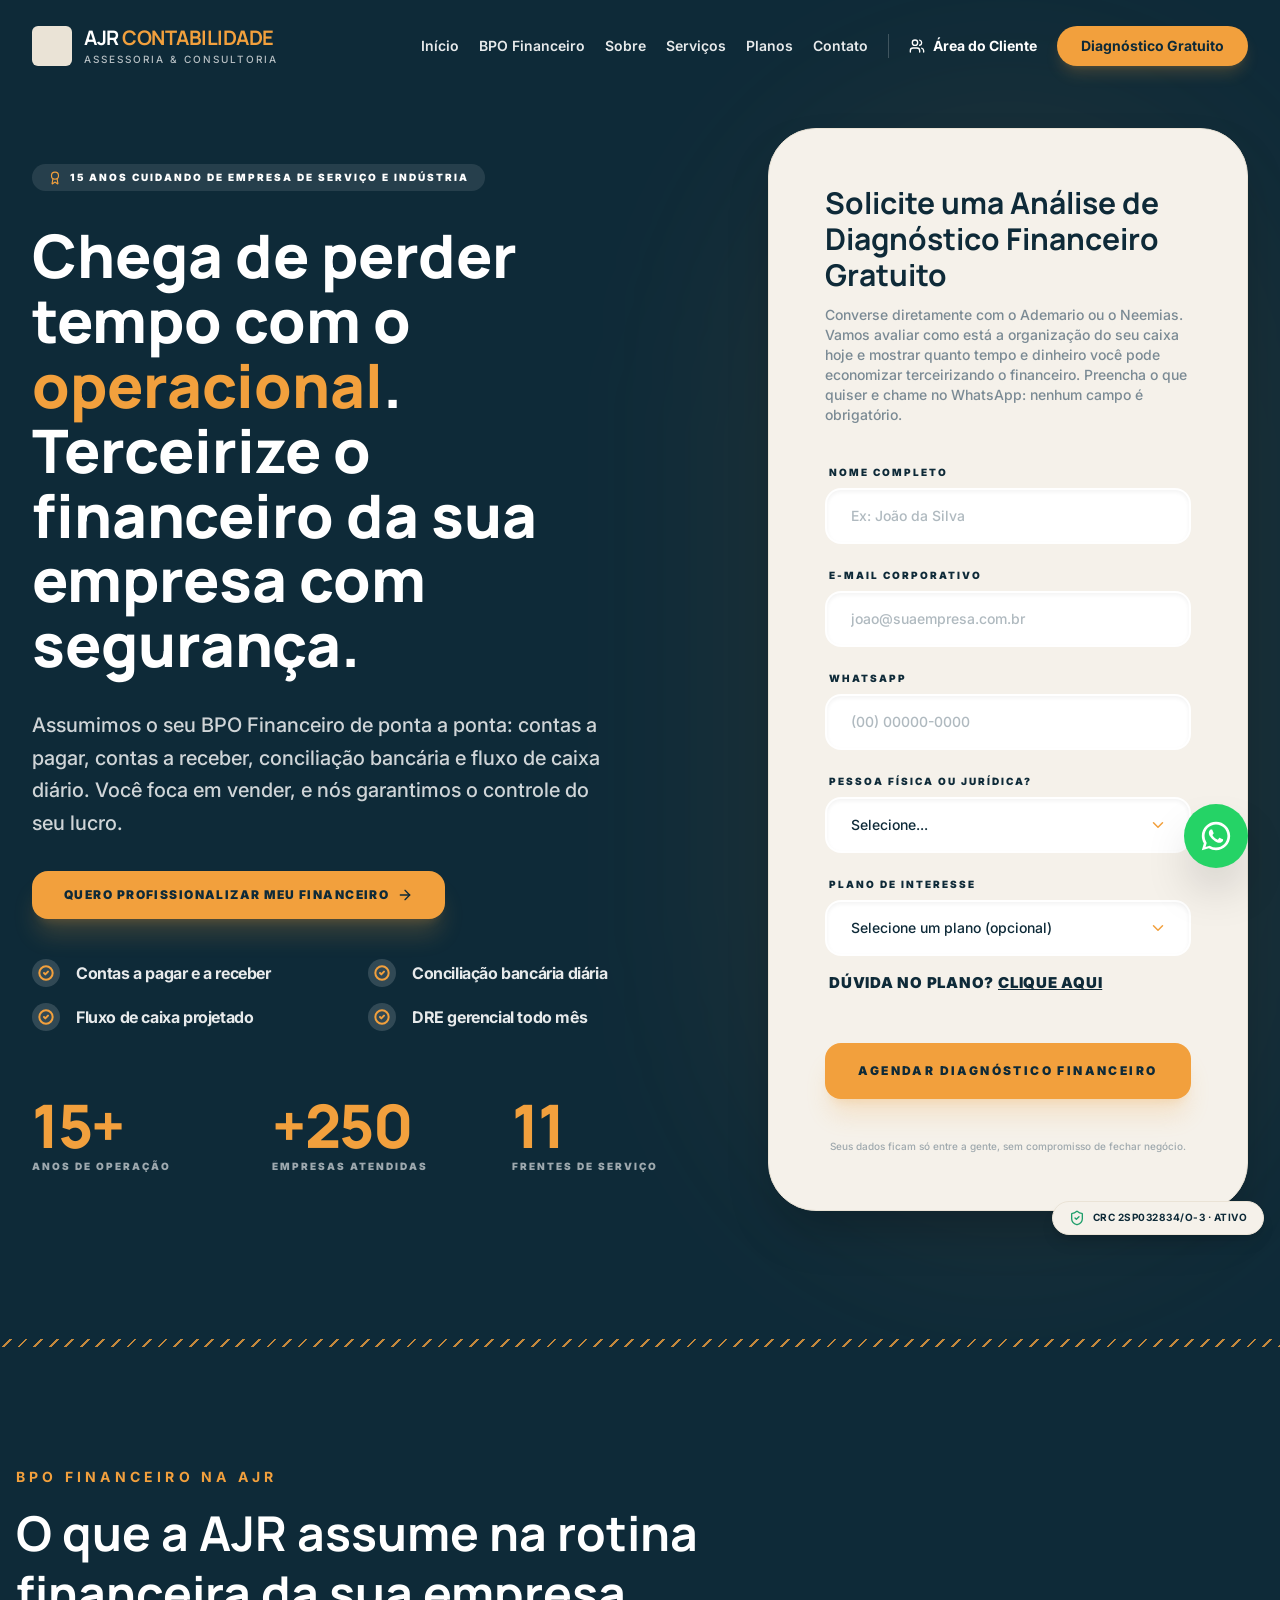
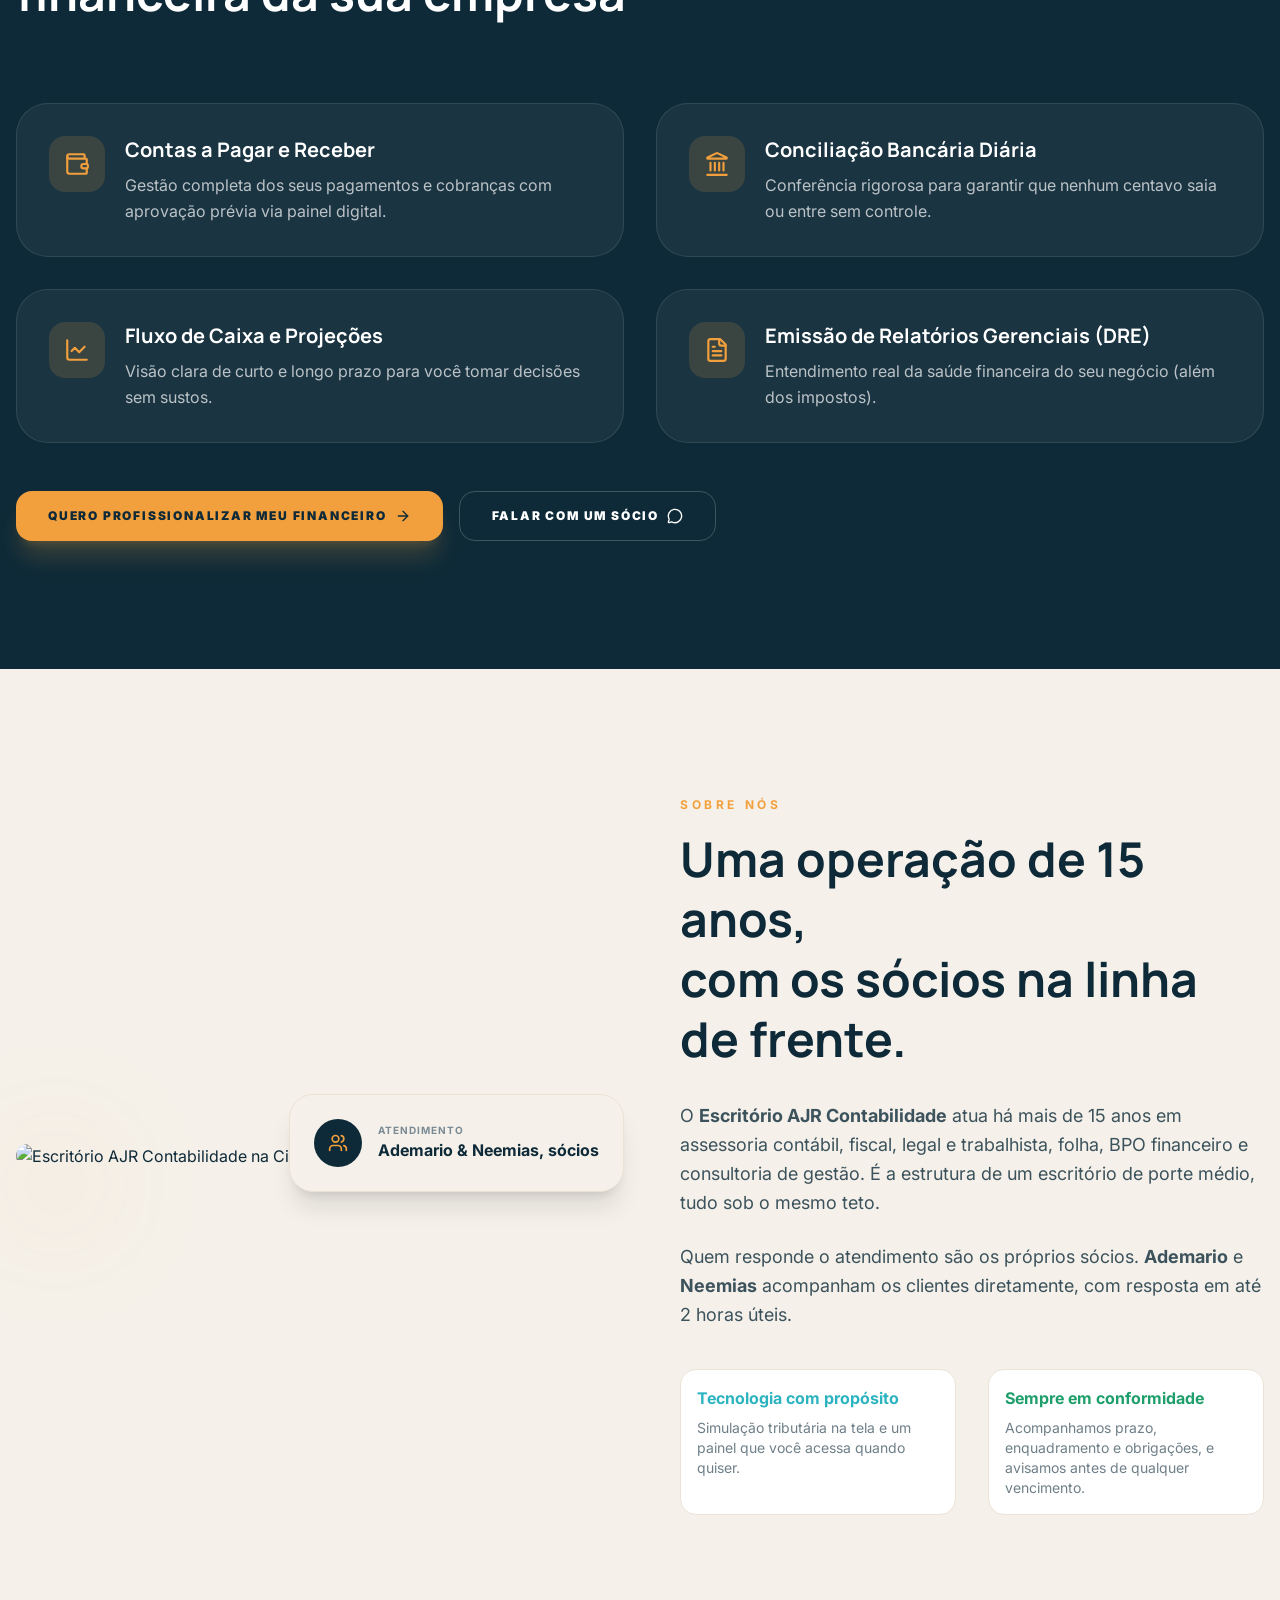
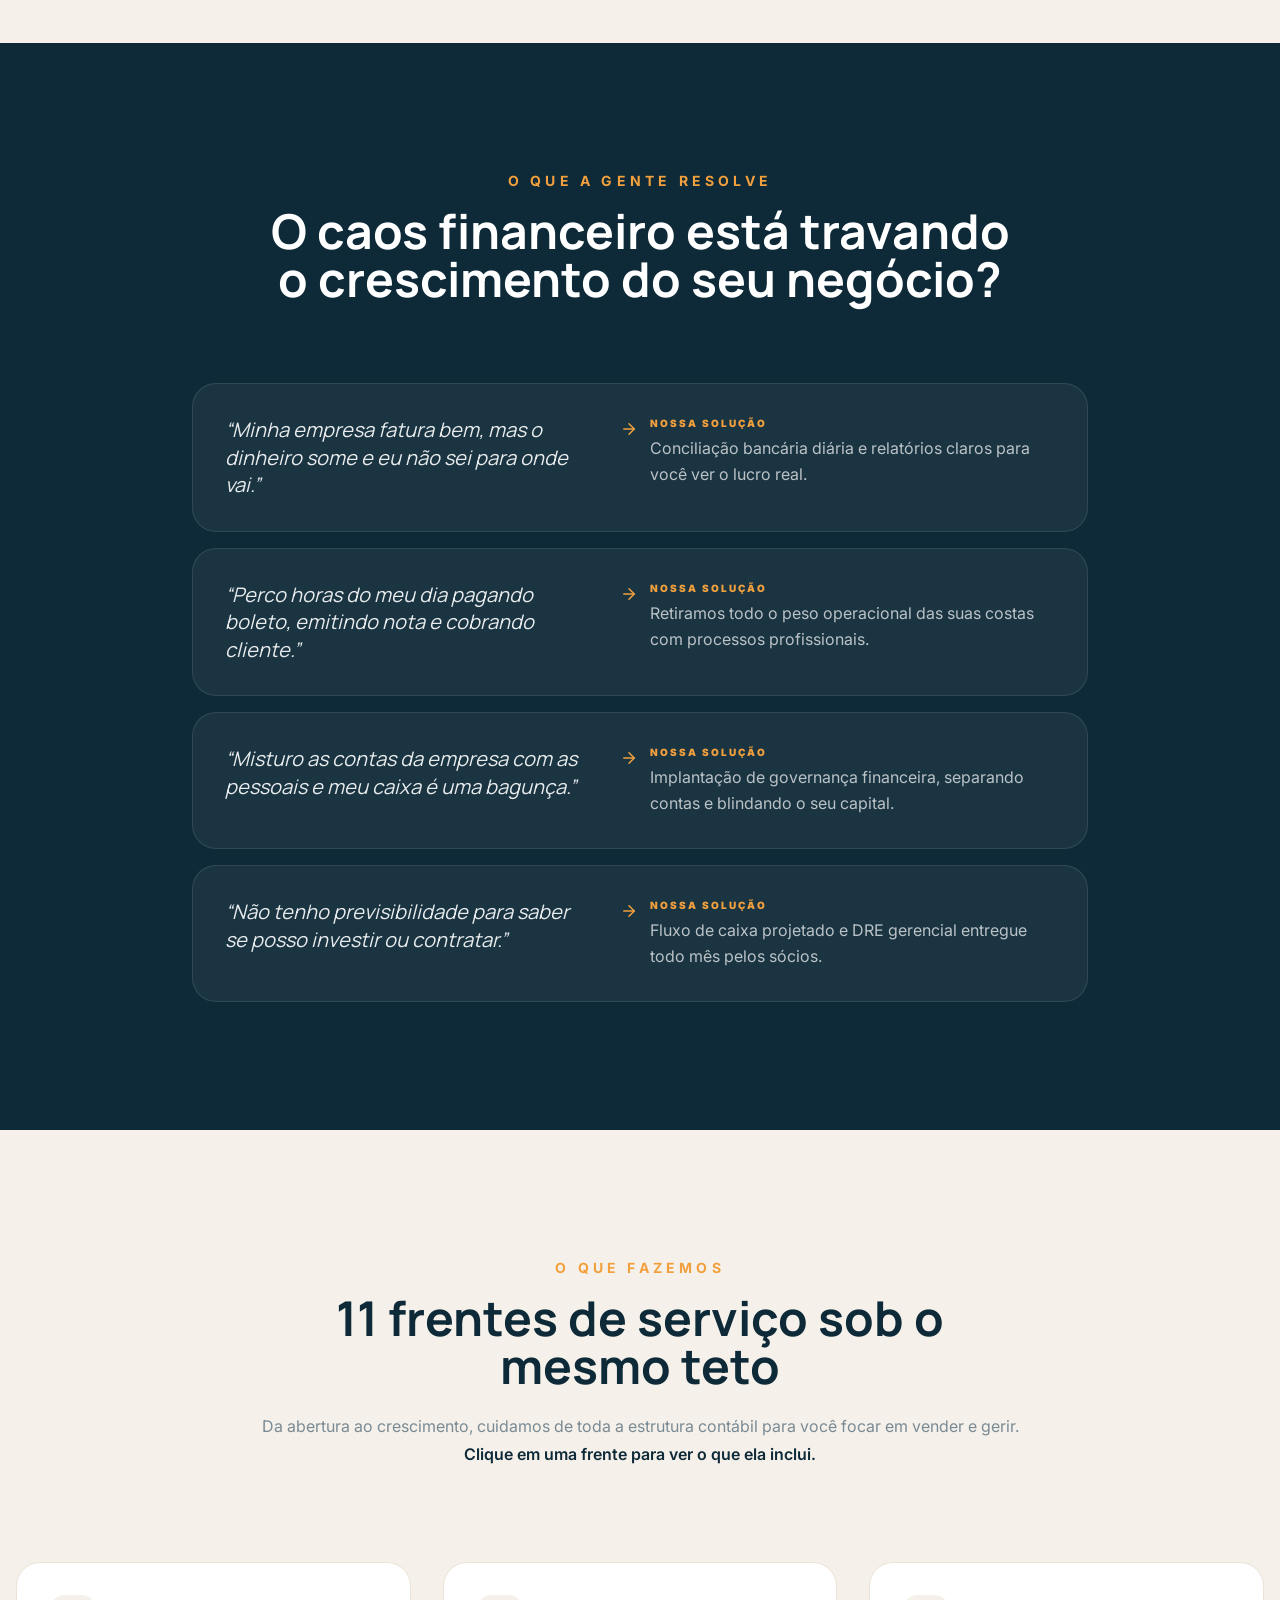
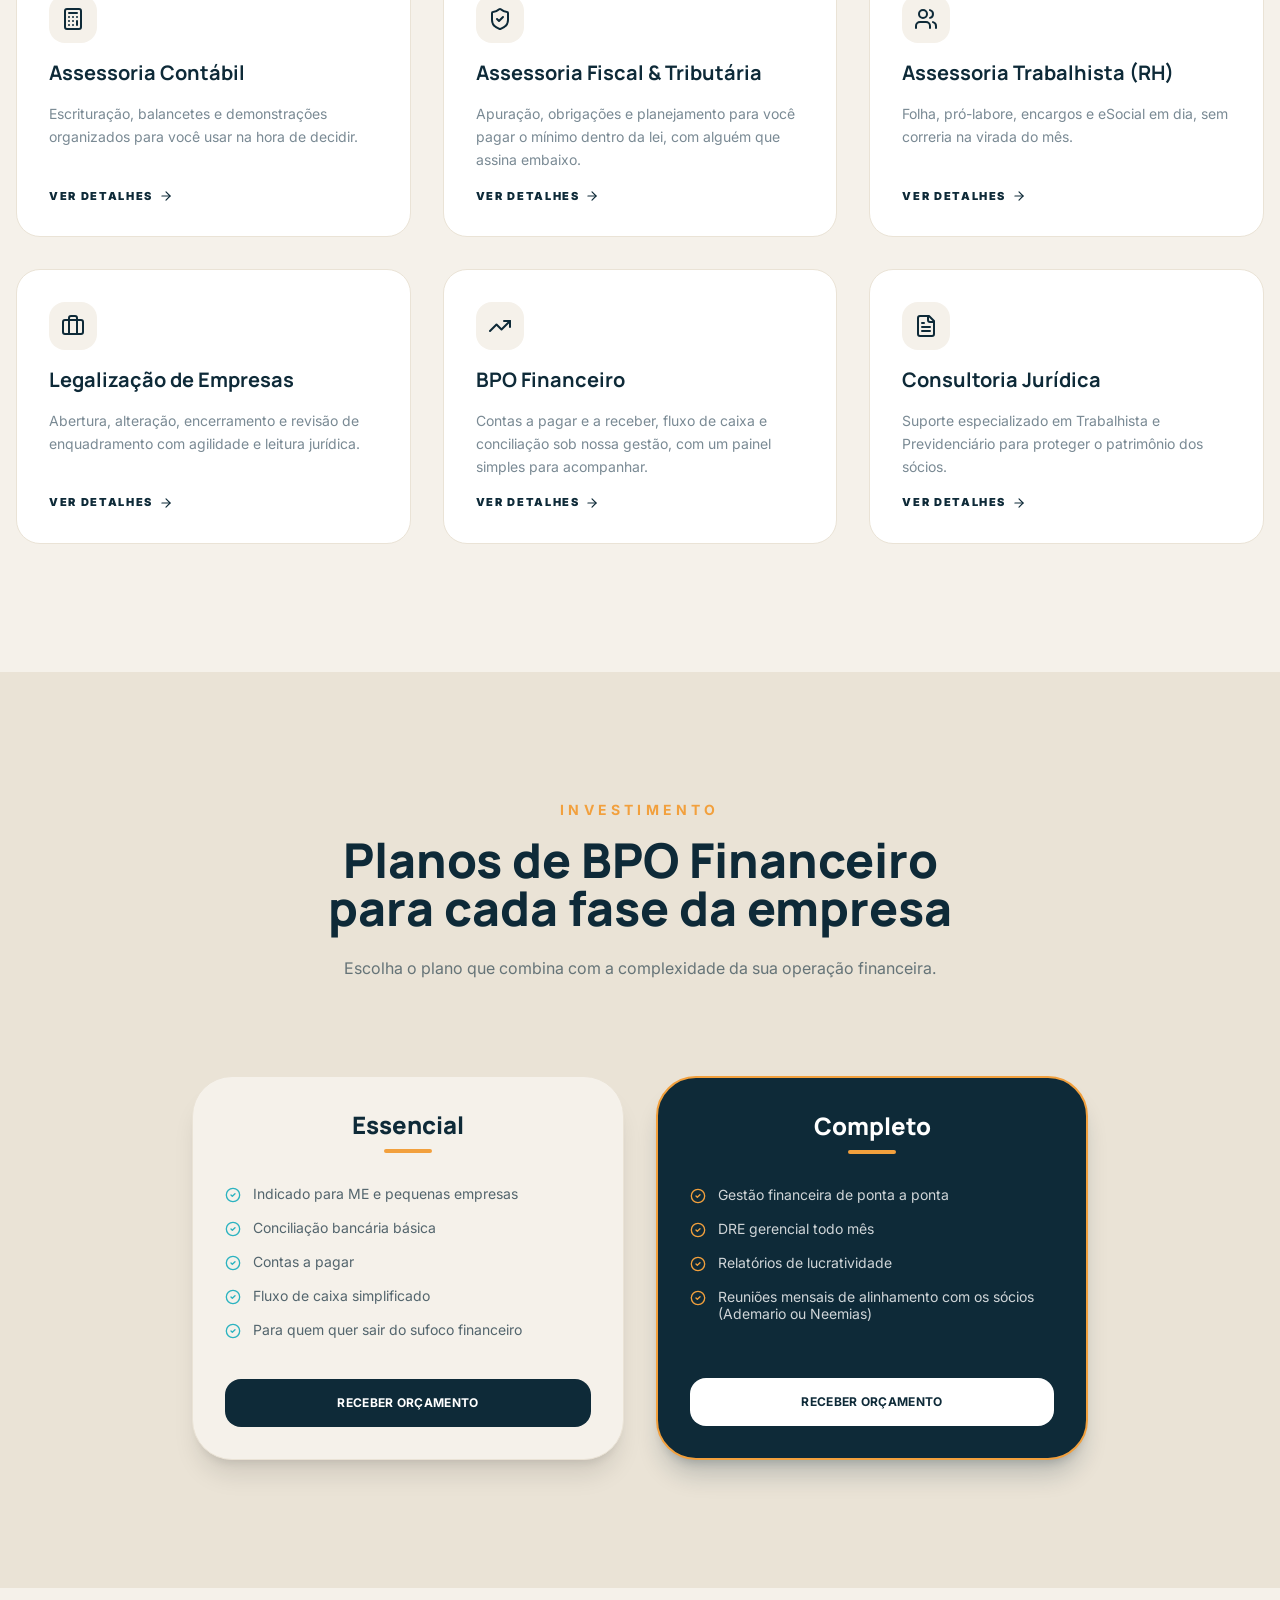
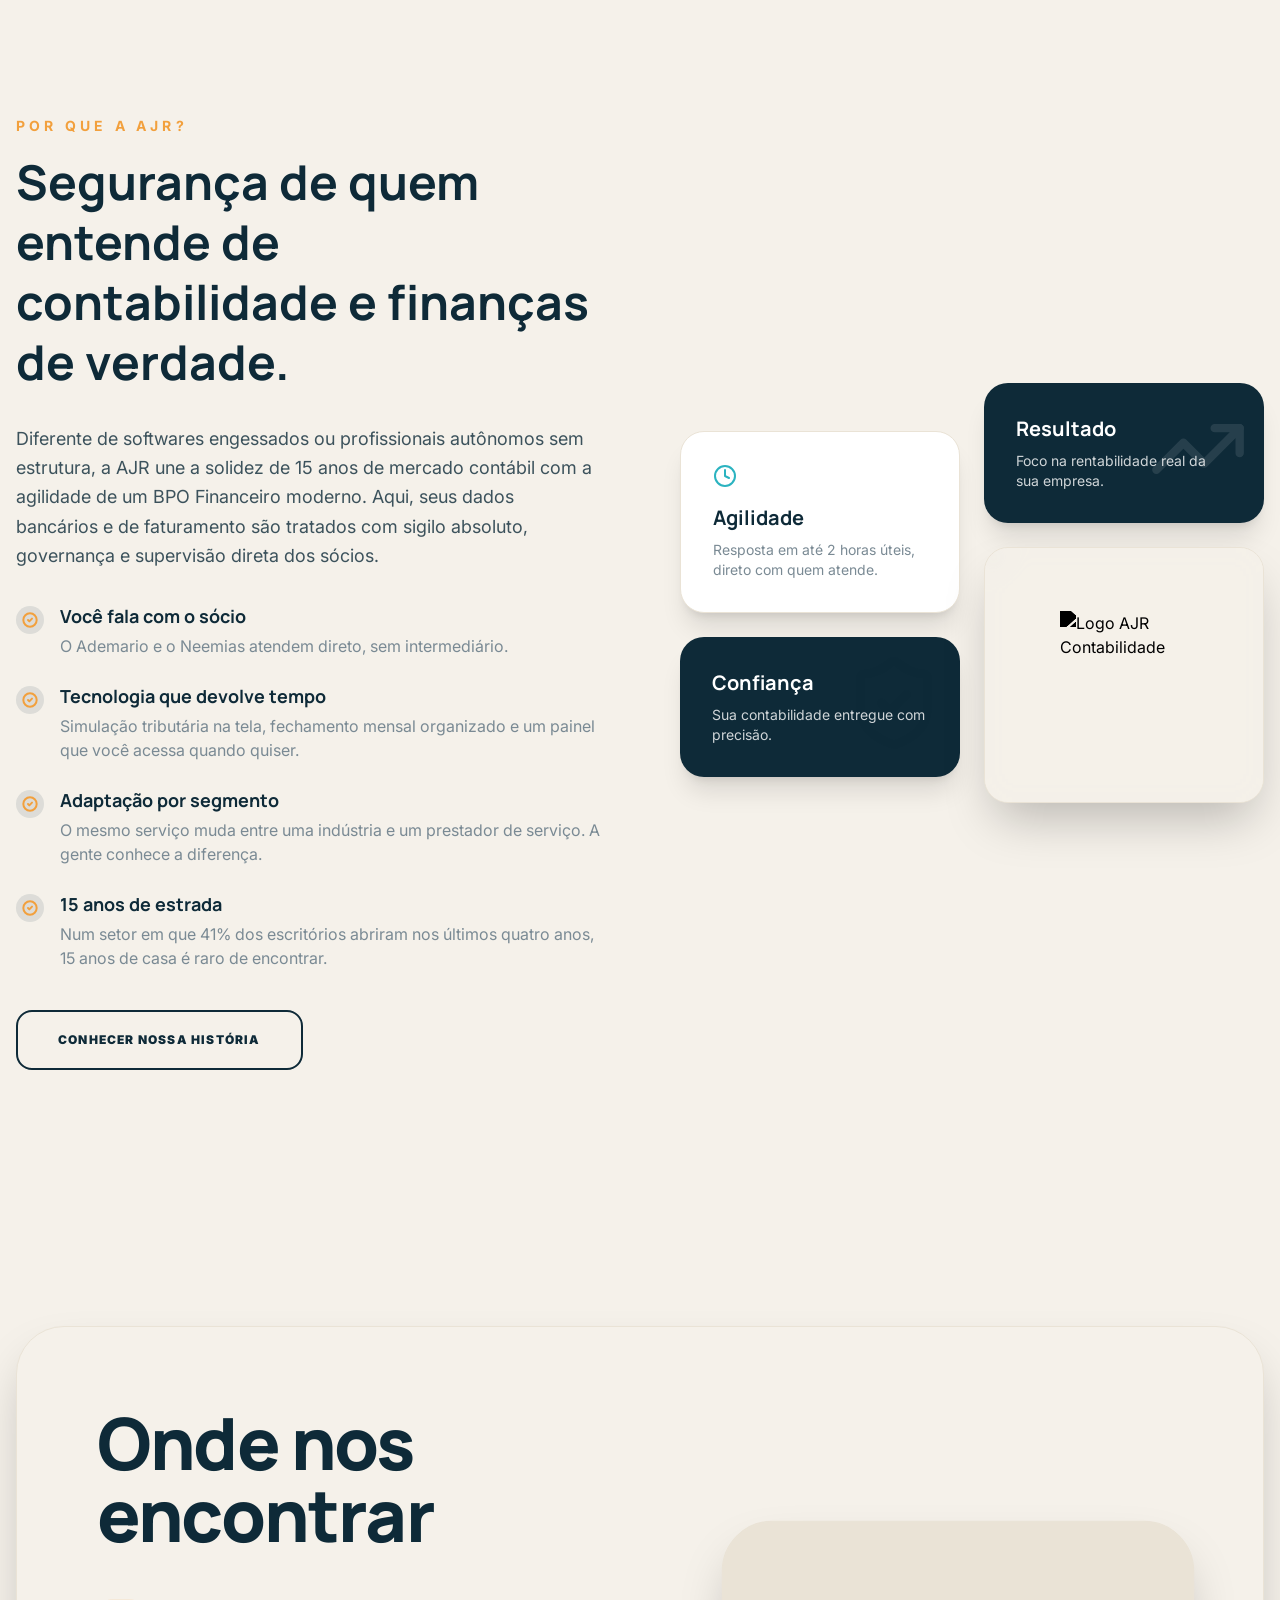
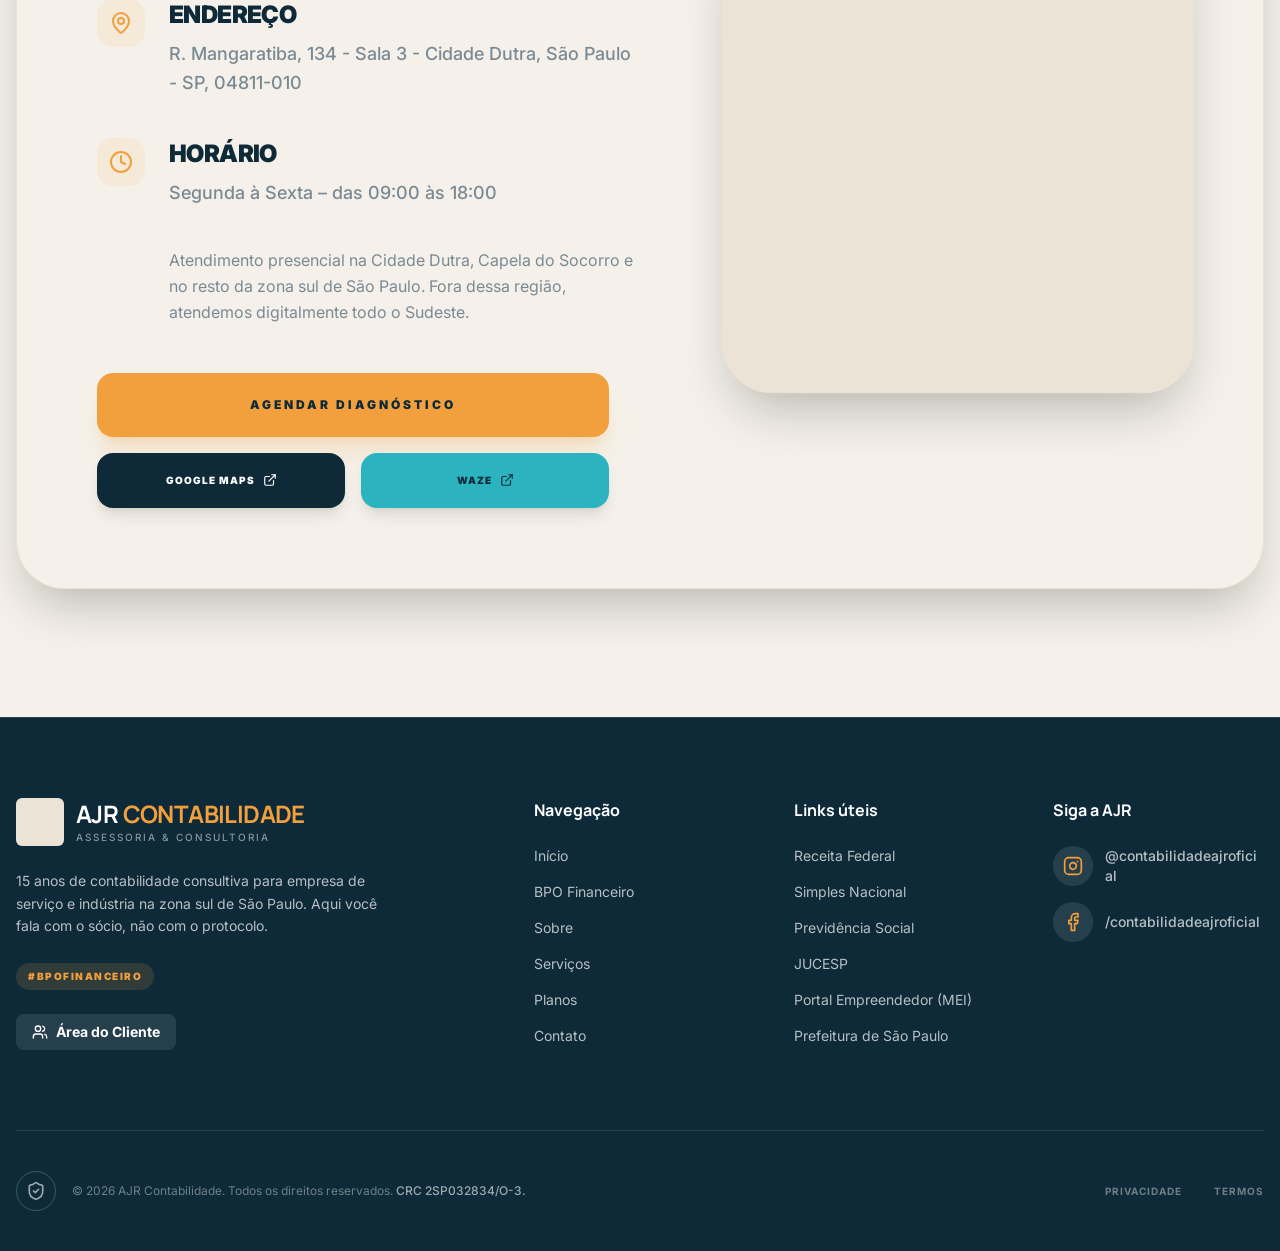
==== docs/index.html @ 4b0f8b7b "Botão flutuante do WhatsApp rastreável: id, data-track e evento no dataLayer Co-Authored-By: Claude " ====
<!doctype html>
<html lang="pt-BR">
  <head>
    <!-- Meta Pixel Code -->
    <script>
    !function(f,b,e,v,n,t,s)
    {if(f.fbq)return;n=f.fbq=function(){n.callMethod?
    n.callMethod.apply(n,arguments):n.queue.push(arguments)};
    if(!f._fbq)f._fbq=n;n.push=n;n.loaded=!0;n.version='2.0';
    n.queue=[];t=b.createElement(e);t.async=!0;
    t.src=v;s=b.getElementsByTagName(e)[0];
    s.parentNode.insertBefore(t,s)}(window, document,'script',
    'https://connect.facebook.net/en_US/fbevents.js');
    fbq('init', '931037339767773');
    fbq('track', 'PageView');
    </script>
    <!-- End Meta Pixel Code -->

    <!-- Google Tag Manager -->
    <script>(function(w,d,s,l,i){w[l]=w[l]||[];w[l].push({'gtm.start':
    new Date().getTime(),event:'gtm.js'});var f=d.getElementsByTagName(s)[0],
    j=d.createElement(s),dl=l!='dataLayer'?'&l='+l:'';j.async=true;j.src=
    'https://www.googletagmanager.com/gtm.js?id='+i+dl;f.parentNode.insertBefore(j,f);
    })(window,document,'script','dataLayer','GTM-KF747VS2');</script>
    <!-- End Google Tag Manager -->

    <meta charset="UTF-8" />
    <meta name="viewport" content="width=device-width, initial-scale=1.0" />
    <title>BPO Financeiro em São Paulo | AJR Contabilidade (zona sul)</title>
    <meta
      name="description"
      content="Terceirize o financeiro da sua empresa com a AJR: contas a pagar e a receber, conciliação bancária, fluxo de caixa e DRE gerencial, com supervisão direta dos sócios. Solicite um diagnóstico financeiro gratuito."
    />
    <meta name="keywords" content="BPO financeiro, BPO financeiro São Paulo, terceirização financeiro, conciliação bancária, fluxo de caixa, DRE gerencial, contas a pagar e receber, contabilidade zona sul São Paulo" />
    <meta property="og:title" content="BPO Financeiro AJR: chega de perder tempo com o operacional" />
    <meta property="og:description" content="Terceirize o financeiro da sua empresa com 15 anos de solidez contábil e supervisão direta dos sócios." />
    <meta property="og:type" content="website" />
    <meta property="og:locale" content="pt_BR" />
    <link rel="icon" href="./favicon.ico" sizes="any" />
    <link rel="icon" type="image/png" sizes="32x32" href="./favicon-32x32.png" />
    <link rel="icon" type="image/png" sizes="16x16" href="./favicon-16x16.png" />
    <link rel="icon" type="image/png" sizes="512x512" href="./favicon.png" />
    <link rel="apple-touch-icon" sizes="180x180" href="./apple-touch-icon.png" />
    <script type="module" crossorigin src="./assets/index-x7HIqboW.js"></script>
    <link rel="stylesheet" crossorigin href="./assets/index-CatRGzxk.css">
  </head>

  <body>
    <!-- Google Tag Manager (noscript) -->
    <noscript><iframe src="https://www.googletagmanager.com/ns.html?id=GTM-KF747VS2"
    height="0" width="0" style="display:none;visibility:hidden"></iframe></noscript>
    <!-- End Google Tag Manager (noscript) -->

    <!-- Meta Pixel Code (noscript) -->
    <noscript><img height="1" width="1" style="display:none"
    src="https://www.facebook.com/tr?id=931037339767773&ev=PageView&noscript=1"
    /></noscript>
    <!-- End Meta Pixel Code (noscript) -->

    <div id="root"></div>
  </body>
</html>
---- docs/assets/index-CatRGzxk.css ----
@import"https://fonts.googleapis.com/css2?family=Manrope:wght@400;500;600;700;800&family=Inter:wght@300;400;500;600;700&display=swap";/*! tailwindcss v4.3.3 | MIT License | https://tailwindcss.com */@layer properties{@supports (((-webkit-hyphens:none)) and (not (margin-trim:inline))) or ((-moz-orient:inline) and (not (color:rgb(from red r g b)))){*,:before,:after,::backdrop{--tw-translate-x:0;--tw-translate-y:0;--tw-translate-z:0;--tw-scale-x:1;--tw-scale-y:1;--tw-scale-z:1;--tw-rotate-x:initial;--tw-rotate-y:initial;--tw-rotate-z:initial;--tw-skew-x:initial;--tw-skew-y:initial;--tw-space-y-reverse:0;--tw-border-style:solid;--tw-gradient-position:initial;--tw-gradient-from:#0000;--tw-gradient-via:#0000;--tw-gradient-to:#0000;--tw-gradient-stops:initial;--tw-gradient-via-stops:initial;--tw-gradient-from-position:0%;--tw-gradient-via-position:50%;--tw-gradient-to-position:100%;--tw-leading:initial;--tw-font-weight:initial;--tw-tracking:initial;--tw-shadow:0 0 #0000;--tw-shadow-color:initial;--tw-shadow-alpha:100%;--tw-inset-shadow:0 0 #0000;--tw-inset-shadow-color:initial;--tw-inset-shadow-alpha:100%;--tw-ring-color:initial;--tw-ring-shadow:0 0 #0000;--tw-inset-ring-color:initial;--tw-inset-ring-shadow:0 0 #0000;--tw-ring-inset:initial;--tw-ring-offset-width:0px;--tw-ring-offset-color:#fff;--tw-ring-offset-shadow:0 0 #0000;--tw-blur:initial;--tw-brightness:initial;--tw-contrast:initial;--tw-grayscale:initial;--tw-hue-rotate:initial;--tw-invert:initial;--tw-opacity:initial;--tw-saturate:initial;--tw-sepia:initial;--tw-drop-shadow:initial;--tw-drop-shadow-color:initial;--tw-drop-shadow-alpha:100%;--tw-drop-shadow-size:initial;--tw-backdrop-blur:initial;--tw-backdrop-brightness:initial;--tw-backdrop-contrast:initial;--tw-backdrop-grayscale:initial;--tw-backdrop-hue-rotate:initial;--tw-backdrop-invert:initial;--tw-backdrop-opacity:initial;--tw-backdrop-saturate:initial;--tw-backdrop-sepia:initial;--tw-duration:initial;--tw-ease:initial}}}@layer theme{:root,:host{--font-sans:"Inter", ui-sans-serif, system-ui, sans-serif;--font-serif:"Manrope", "Inter", ui-sans-serif, system-ui, sans-serif;--font-mono:ui-monospace, SFMono-Regular, Menlo, Monaco, Consolas, "Liberation Mono", "Courier New", monospace;--color-black:#000;--color-white:#fff;--spacing:.25rem;--container-sm:24rem;--container-lg:32rem;--container-xl:36rem;--container-2xl:42rem;--container-3xl:48rem;--container-4xl:56rem;--container-6xl:72rem;--container-7xl:80rem;--text-xs:.75rem;--text-xs--line-height:calc(1 / .75);--text-sm:.875rem;--text-sm--line-height:calc(1.25 / .875);--text-base:1rem;--text-base--line-height: 1.5 ;--text-lg:1.125rem;--text-lg--line-height:calc(1.75 / 1.125);--text-xl:1.25rem;--text-xl--line-height:calc(1.75 / 1.25);--text-2xl:1.5rem;--text-2xl--line-height:calc(2 / 1.5);--text-3xl:1.875rem;--text-3xl--line-height: 1.2 ;--text-4xl:2.25rem;--text-4xl--line-height:calc(2.5 / 2.25);--text-5xl:3rem;--text-5xl--line-height:1;--text-6xl:3.75rem;--text-6xl--line-height:1;--text-7xl:4.5rem;--text-7xl--line-height:1;--font-weight-medium:500;--font-weight-semibold:600;--font-weight-bold:700;--font-weight-black:900;--tracking-tight:-.025em;--tracking-wide:.025em;--tracking-wider:.05em;--tracking-widest:.1em;--leading-tight:1.25;--leading-snug:1.375;--leading-relaxed:1.625;--radius-md:.375rem;--radius-lg:.5rem;--radius-xl:.75rem;--radius-2xl:1rem;--radius-3xl:1.5rem;--ease-in:cubic-bezier(.4, 0, 1, 1);--ease-out:cubic-bezier(0, 0, .2, 1);--ease-in-out:cubic-bezier(.4, 0, .2, 1);--animate-pulse:pulse 2s cubic-bezier(.4, 0, .6, 1) infinite;--blur-sm:8px;--blur-md:12px;--blur-2xl:40px;--blur-3xl:64px;--aspect-video:16 / 9;--default-transition-duration:.15s;--default-transition-timing-function:cubic-bezier(.4, 0, .2, 1);--default-font-family:var(--font-sans);--default-mono-font-family:var(--font-mono);--color-natural-bg:#f5f1ea;--color-natural-ink:#0e2a38;--color-natural-primary:#0e2a38;--color-natural-accent:#f2a03d;--color-natural-muted:#7a8a94;--color-natural-surface:#eae3d6;--color-natural-cyan:#2bb3c0;--color-natural-green:#1e9e6a;--animate-pulse-whatsapp:pulse-whatsapp 2s infinite ease-in-out}}@layer base{*,:after,:before,::backdrop{box-sizing:border-box;border:0 solid;margin:0;padding:0}::file-selector-button{box-sizing:border-box;border:0 solid;margin:0;padding:0}html,:host{-webkit-text-size-adjust:100%;-moz-tab-size:4;tab-size:4;line-height:1.5;font-family:var(--default-font-family,-apple-system, BlinkMacSystemFont, "Segoe UI", Roboto, "Helvetica Neue", "Noto Sans", Arial, sans-serif, "Apple Color Emoji", "Segoe UI Emoji", "Segoe UI Symbol", "Noto Color Emoji");font-feature-settings:var(--default-font-feature-settings,normal);font-variation-settings:var(--default-font-variation-settings,normal);-webkit-tap-highlight-color:transparent}hr{height:0;color:inherit;border-top-width:1px}abbr:where([title]){-webkit-text-decoration:underline dotted;text-decoration:underline dotted}h1,h2,h3,h4,h5,h6{font-size:inherit;font-weight:inherit}a{color:inherit;-webkit-text-decoration:inherit;text-decoration:inherit}b,strong{font-weight:bolder}code,kbd,samp,pre{font-family:var(--default-mono-font-family,ui-monospace, SFMono-Regular, Menlo, Monaco, Consolas, "Liberation Mono", "Courier New", monospace);font-feature-settings:var(--default-mono-font-feature-settings,normal);font-variation-settings:var(--default-mono-font-variation-settings,normal);font-size:1em}small{font-size:80%}sub,sup{vertical-align:baseline;font-size:75%;line-height:0;position:relative}sub{bottom:-.25em}sup{top:-.5em}table{text-indent:0;border-color:inherit;border-collapse:collapse}:-moz-focusring:where(:not(iframe)){outline:auto}progress{vertical-align:baseline}summary{display:list-item}ol,ul,menu{list-style:none}img,svg,video,canvas,audio,iframe,embed,object{vertical-align:middle;display:block}img,video{max-width:100%;height:auto}button,input,select,optgroup,textarea{font:inherit;font-feature-settings:inherit;font-variation-settings:inherit;letter-spacing:inherit;color:inherit;opacity:1;background-color:#0000;border-radius:0}::file-selector-button{font:inherit;font-feature-settings:inherit;font-variation-settings:inherit;letter-spacing:inherit;color:inherit;opacity:1;background-color:#0000;border-radius:0}:where(select:is([multiple],[size])) optgroup{font-weight:bolder}:where(select:is([multiple],[size])) optgroup option{padding-inline-start:20px}::file-selector-button{margin-inline-end:4px}::placeholder{opacity:1}@supports (not ((-webkit-appearance:-apple-pay-button))) or (contain-intrinsic-size:1px){::placeholder{color:currentColor}@supports (color:color-mix(in lab,red,red)){::placeholder{color:color-mix(in oklab,currentcolor 50%,transparent)}}}textarea{resize:vertical}::-webkit-search-decoration{-webkit-appearance:none}::-webkit-date-and-time-value{min-height:1lh;text-align:inherit}::-webkit-datetime-edit{display:inline-flex}::-webkit-datetime-edit-fields-wrapper{padding:0}::-webkit-datetime-edit{padding-block:0}::-webkit-datetime-edit-year-field{padding-block:0}::-webkit-datetime-edit-month-field{padding-block:0}::-webkit-datetime-edit-day-field{padding-block:0}::-webkit-datetime-edit-hour-field{padding-block:0}::-webkit-datetime-edit-minute-field{padding-block:0}::-webkit-datetime-edit-second-field{padding-block:0}::-webkit-datetime-edit-millisecond-field{padding-block:0}::-webkit-datetime-edit-meridiem-field{padding-block:0}::-webkit-calendar-picker-indicator{line-height:1}:-moz-ui-invalid{box-shadow:none}button,input:where([type=button],[type=reset],[type=submit]){-webkit-appearance:button;-moz-appearance:button;appearance:button}::file-selector-button{-webkit-appearance:button;-moz-appearance:button;appearance:button}::-webkit-inner-spin-button{height:auto}::-webkit-outer-spin-button{height:auto}[hidden]:where(:not([hidden=until-found])){display:none!important}}@layer components;@layer utilities{.pointer-events-none{pointer-events:none}.visible{visibility:visible}.absolute{position:absolute}.fixed{position:fixed}.relative{position:relative}.sticky{position:sticky}.-inset-4{inset:calc(var(--spacing) * -4)}.-inset-6{inset:calc(var(--spacing) * -6)}.inset-0{top:0;right:0;bottom:0;left:0}.-top-10{top:calc(var(--spacing) * -10)}.top-0{top:0}.top-1\/2{top:50%}.top-6{top:calc(var(--spacing) * 6)}.top-8{top:calc(var(--spacing) * 8)}.-right-4{right:calc(var(--spacing) * -4)}.-right-6{right:calc(var(--spacing) * -6)}.right-0{right:0}.right-5{right:calc(var(--spacing) * 5)}.right-6{right:calc(var(--spacing) * 6)}.right-8{right:calc(var(--spacing) * 8)}.-bottom-6{bottom:calc(var(--spacing) * -6)}.bottom-1{bottom:var(--spacing)}.bottom-5{bottom:calc(var(--spacing) * 5)}.-left-10{left:calc(var(--spacing) * -10)}.left-0{left:0}.-z-10{z-index:-10}.z-0{z-index:0}.z-10{z-index:10}.z-20{z-index:20}.z-40{z-index:40}.z-50{z-index:50}.z-\[100\]{z-index:100}.z-\[110\]{z-index:110}.z-\[120\]{z-index:120}.order-1{order:1}.order-2{order:2}.float-right{float:right}.clear-both{clear:both}.container{width:100%}@media(min-width:40rem){.container{max-width:40rem}}@media(min-width:48rem){.container{max-width:48rem}}@media(min-width:64rem){.container{max-width:64rem}}@media(min-width:80rem){.container{max-width:80rem}}@media(min-width:96rem){.container{max-width:96rem}}.mx-auto{margin-inline:auto}.mt-0\.5{margin-top:calc(var(--spacing) * .5)}.mt-1{margin-top:var(--spacing)}.mt-2{margin-top:calc(var(--spacing) * 2)}.mt-4{margin-top:calc(var(--spacing) * 4)}.mt-6{margin-top:calc(var(--spacing) * 6)}.mt-8{margin-top:calc(var(--spacing) * 8)}.mt-10{margin-top:calc(var(--spacing) * 10)}.mt-12{margin-top:calc(var(--spacing) * 12)}.mt-auto{margin-top:auto}.mb-1{margin-bottom:var(--spacing)}.mb-1\.5{margin-bottom:calc(var(--spacing) * 1.5)}.mb-2{margin-bottom:calc(var(--spacing) * 2)}.mb-4{margin-bottom:calc(var(--spacing) * 4)}.mb-6{margin-bottom:calc(var(--spacing) * 6)}.mb-8{margin-bottom:calc(var(--spacing) * 8)}.mb-10{margin-bottom:calc(var(--spacing) * 10)}.mb-12{margin-bottom:calc(var(--spacing) * 12)}.mb-14{margin-bottom:calc(var(--spacing) * 14)}.mb-16{margin-bottom:calc(var(--spacing) * 16)}.mb-20{margin-bottom:calc(var(--spacing) * 20)}.ml-1{margin-left:var(--spacing)}.block{display:block}.contents{display:contents}.flex{display:flex}.grid{display:grid}.hidden{display:none}.inline{display:inline}.inline-block{display:inline-block}.inline-flex{display:inline-flex}.aspect-\[4\/5\]{aspect-ratio:4/5}.aspect-video{aspect-ratio:var(--aspect-video)}.h-1{height:var(--spacing)}.h-1\.5{height:calc(var(--spacing) * 1.5)}.h-2{height:calc(var(--spacing) * 2)}.h-6{height:calc(var(--spacing) * 6)}.h-7{height:calc(var(--spacing) * 7)}.h-8{height:calc(var(--spacing) * 8)}.h-10{height:calc(var(--spacing) * 10)}.h-11{height:calc(var(--spacing) * 11)}.h-12{height:calc(var(--spacing) * 12)}.h-14{height:calc(var(--spacing) * 14)}.h-16{height:calc(var(--spacing) * 16)}.h-28{height:calc(var(--spacing) * 28)}.h-40{height:calc(var(--spacing) * 40)}.h-48{height:calc(var(--spacing) * 48)}.h-full{height:100%}.max-h-\[90vh\]{max-height:90vh}.min-h-screen{min-height:100vh}.w-7{width:calc(var(--spacing) * 7)}.w-8{width:calc(var(--spacing) * 8)}.w-10{width:calc(var(--spacing) * 10)}.w-11{width:calc(var(--spacing) * 11)}.w-12{width:calc(var(--spacing) * 12)}.w-14{width:calc(var(--spacing) * 14)}.w-16{width:calc(var(--spacing) * 16)}.w-24{width:calc(var(--spacing) * 24)}.w-28{width:calc(var(--spacing) * 28)}.w-40{width:calc(var(--spacing) * 40)}.w-full{width:100%}.w-px{width:1px}.max-w-2xl{max-width:var(--container-2xl)}.max-w-3xl{max-width:var(--container-3xl)}.max-w-4xl{max-width:var(--container-4xl)}.max-w-6xl{max-width:var(--container-6xl)}.max-w-7xl{max-width:var(--container-7xl)}.max-w-lg{max-width:var(--container-lg)}.max-w-sm{max-width:var(--container-sm)}.max-w-xl{max-width:var(--container-xl)}.flex-1{flex:1}.flex-shrink-0{flex-shrink:0}.flex-grow{flex-grow:1}.-translate-y-1\/2{--tw-translate-y: -50% ;translate:var(--tw-translate-x) var(--tw-translate-y)}.scale-105{--tw-scale-x:105%;--tw-scale-y:105%;--tw-scale-z:105%;scale:var(--tw-scale-x) var(--tw-scale-y)}.transform{transform:var(--tw-rotate-x,) var(--tw-rotate-y,) var(--tw-rotate-z,) var(--tw-skew-x,) var(--tw-skew-y,)}.animate-pulse{animation:var(--animate-pulse)}.animate-pulse-whatsapp{animation:var(--animate-pulse-whatsapp)}.cursor-default{cursor:default}.cursor-pointer{cursor:pointer}.resize{resize:both}.appearance-none{-webkit-appearance:none;-moz-appearance:none;appearance:none}.grid-cols-1{grid-template-columns:repeat(1,minmax(0,1fr))}.grid-cols-3{grid-template-columns:repeat(3,minmax(0,1fr))}.flex-col{flex-direction:column}.flex-nowrap{flex-wrap:nowrap}.flex-wrap{flex-wrap:wrap}.items-center{align-items:center}.items-start{align-items:flex-start}.justify-between{justify-content:space-between}.justify-center{justify-content:center}.gap-1{gap:var(--spacing)}.gap-1\.5{gap:calc(var(--spacing) * 1.5)}.gap-2{gap:calc(var(--spacing) * 2)}.gap-3{gap:calc(var(--spacing) * 3)}.gap-4{gap:calc(var(--spacing) * 4)}.gap-5{gap:calc(var(--spacing) * 5)}.gap-6{gap:calc(var(--spacing) * 6)}.gap-8{gap:calc(var(--spacing) * 8)}.gap-12{gap:calc(var(--spacing) * 12)}:where(.space-y-3>:not(:last-child)){--tw-space-y-reverse:0;margin-block-start:calc(calc(var(--spacing) * 3) * var(--tw-space-y-reverse));margin-block-end:calc(calc(var(--spacing) * 3) * calc(1 - var(--tw-space-y-reverse)))}:where(.space-y-4>:not(:last-child)){--tw-space-y-reverse:0;margin-block-start:calc(calc(var(--spacing) * 4) * var(--tw-space-y-reverse));margin-block-end:calc(calc(var(--spacing) * 4) * calc(1 - var(--tw-space-y-reverse)))}:where(.space-y-5>:not(:last-child)){--tw-space-y-reverse:0;margin-block-start:calc(calc(var(--spacing) * 5) * var(--tw-space-y-reverse));margin-block-end:calc(calc(var(--spacing) * 5) * calc(1 - var(--tw-space-y-reverse)))}:where(.space-y-6>:not(:last-child)){--tw-space-y-reverse:0;margin-block-start:calc(calc(var(--spacing) * 6) * var(--tw-space-y-reverse));margin-block-end:calc(calc(var(--spacing) * 6) * calc(1 - var(--tw-space-y-reverse)))}.gap-x-8{column-gap:calc(var(--spacing) * 8)}.gap-y-4{row-gap:calc(var(--spacing) * 4)}.overflow-hidden{overflow:hidden}.overflow-y-auto{overflow-y:auto}.rounded-2xl{border-radius:var(--radius-2xl)}.rounded-3xl{border-radius:var(--radius-3xl)}.rounded-\[2\.5rem\]{border-radius:2.5rem}.rounded-\[2rem\]{border-radius:2rem}.rounded-\[3rem\]{border-radius:3rem}.rounded-full{border-radius:3.40282e38px}.rounded-lg{border-radius:var(--radius-lg)}.rounded-md{border-radius:var(--radius-md)}.rounded-xl{border-radius:var(--radius-xl)}.border{border-style:var(--tw-border-style);border-width:1px}.border-2{border-style:var(--tw-border-style);border-width:2px}.border-x{border-inline-style:var(--tw-border-style);border-inline-width:1px}.border-t{border-top-style:var(--tw-border-style);border-top-width:1px}.border-natural-accent{border-color:var(--color-natural-accent)}.border-natural-accent\/40{border-color:#f2a03d66}@supports (color:color-mix(in lab,red,red)){.border-natural-accent\/40{border-color:color-mix(in oklab,var(--color-natural-accent) 40%,transparent)}}.border-natural-primary{border-color:var(--color-natural-primary)}.border-natural-primary\/20{border-color:#0e2a3833}@supports (color:color-mix(in lab,red,red)){.border-natural-primary\/20{border-color:color-mix(in oklab,var(--color-natural-primary) 20%,transparent)}}.border-natural-surface{border-color:var(--color-natural-surface)}.border-transparent{border-color:#0000}.border-white\/10{border-color:#ffffff1a}@supports (color:color-mix(in lab,red,red)){.border-white\/10{border-color:color-mix(in oklab,var(--color-white) 10%,transparent)}}.border-white\/20{border-color:#fff3}@supports (color:color-mix(in lab,red,red)){.border-white\/20{border-color:color-mix(in oklab,var(--color-white) 20%,transparent)}}.bg-\[\#25D366\]{background-color:#25d366}.bg-natural-accent{background-color:var(--color-natural-accent)}.bg-natural-accent\/10{background-color:#f2a03d1a}@supports (color:color-mix(in lab,red,red)){.bg-natural-accent\/10{background-color:color-mix(in oklab,var(--color-natural-accent) 10%,transparent)}}.bg-natural-accent\/15{background-color:#f2a03d26}@supports (color:color-mix(in lab,red,red)){.bg-natural-accent\/15{background-color:color-mix(in oklab,var(--color-natural-accent) 15%,transparent)}}.bg-natural-accent\/20{background-color:#f2a03d33}@supports (color:color-mix(in lab,red,red)){.bg-natural-accent\/20{background-color:color-mix(in oklab,var(--color-natural-accent) 20%,transparent)}}.bg-natural-accent\/40{background-color:#f2a03d66}@supports (color:color-mix(in lab,red,red)){.bg-natural-accent\/40{background-color:color-mix(in oklab,var(--color-natural-accent) 40%,transparent)}}.bg-natural-bg{background-color:var(--color-natural-bg)}.bg-natural-bg\/70{background-color:#f5f1eab3}@supports (color:color-mix(in lab,red,red)){.bg-natural-bg\/70{background-color:color-mix(in oklab,var(--color-natural-bg) 70%,transparent)}}.bg-natural-bg\/85{background-color:#f5f1ead9}@supports (color:color-mix(in lab,red,red)){.bg-natural-bg\/85{background-color:color-mix(in oklab,var(--color-natural-bg) 85%,transparent)}}.bg-natural-cyan{background-color:var(--color-natural-cyan)}.bg-natural-green{background-color:var(--color-natural-green)}.bg-natural-green\/15{background-color:#1e9e6a26}@supports (color:color-mix(in lab,red,red)){.bg-natural-green\/15{background-color:color-mix(in oklab,var(--color-natural-green) 15%,transparent)}}.bg-natural-primary{background-color:var(--color-natural-primary)}.bg-natural-primary\/10{background-color:#0e2a381a}@supports (color:color-mix(in lab,red,red)){.bg-natural-primary\/10{background-color:color-mix(in oklab,var(--color-natural-primary) 10%,transparent)}}.bg-natural-primary\/80{background-color:#0e2a38cc}@supports (color:color-mix(in lab,red,red)){.bg-natural-primary\/80{background-color:color-mix(in oklab,var(--color-natural-primary) 80%,transparent)}}.bg-natural-primary\/85{background-color:#0e2a38d9}@supports (color:color-mix(in lab,red,red)){.bg-natural-primary\/85{background-color:color-mix(in oklab,var(--color-natural-primary) 85%,transparent)}}.bg-natural-primary\/90{background-color:#0e2a38e6}@supports (color:color-mix(in lab,red,red)){.bg-natural-primary\/90{background-color:color-mix(in oklab,var(--color-natural-primary) 90%,transparent)}}.bg-natural-surface{background-color:var(--color-natural-surface)}.bg-transparent{background-color:#0000}.bg-white{background-color:var(--color-white)}.bg-white\/5{background-color:#ffffff0d}@supports (color:color-mix(in lab,red,red)){.bg-white\/5{background-color:color-mix(in oklab,var(--color-white) 5%,transparent)}}.bg-white\/10{background-color:#ffffff1a}@supports (color:color-mix(in lab,red,red)){.bg-white\/10{background-color:color-mix(in oklab,var(--color-white) 10%,transparent)}}.bg-white\/15{background-color:#ffffff26}@supports (color:color-mix(in lab,red,red)){.bg-white\/15{background-color:color-mix(in oklab,var(--color-white) 15%,transparent)}}.bg-white\/20{background-color:#fff3}@supports (color:color-mix(in lab,red,red)){.bg-white\/20{background-color:color-mix(in oklab,var(--color-white) 20%,transparent)}}.bg-gradient-to-b{--tw-gradient-position:to bottom in oklab;background-image:linear-gradient(var(--tw-gradient-stops))}.from-natural-primary\/80{--tw-gradient-from:#0e2a38cc}@supports (color:color-mix(in lab,red,red)){.from-natural-primary\/80{--tw-gradient-from:color-mix(in oklab, var(--color-natural-primary) 80%, transparent)}}.from-natural-primary\/80{--tw-gradient-stops:var(--tw-gradient-via-stops,var(--tw-gradient-position), var(--tw-gradient-from) var(--tw-gradient-from-position), var(--tw-gradient-to) var(--tw-gradient-to-position))}.via-natural-primary\/60{--tw-gradient-via:#0e2a3899}@supports (color:color-mix(in lab,red,red)){.via-natural-primary\/60{--tw-gradient-via:color-mix(in oklab, var(--color-natural-primary) 60%, transparent)}}.via-natural-primary\/60{--tw-gradient-via-stops:var(--tw-gradient-position), var(--tw-gradient-from) var(--tw-gradient-from-position), var(--tw-gradient-via) var(--tw-gradient-via-position), var(--tw-gradient-to) var(--tw-gradient-to-position);--tw-gradient-stops:var(--tw-gradient-via-stops)}.to-natural-primary{--tw-gradient-to:var(--color-natural-primary);--tw-gradient-stops:var(--tw-gradient-via-stops,var(--tw-gradient-position), var(--tw-gradient-from) var(--tw-gradient-from-position), var(--tw-gradient-to) var(--tw-gradient-to-position))}.object-contain{object-fit:contain}.object-cover{object-fit:cover}.object-right{object-position:right}.p-2{padding:calc(var(--spacing) * 2)}.p-3{padding:calc(var(--spacing) * 3)}.p-4{padding:calc(var(--spacing) * 4)}.p-5{padding:calc(var(--spacing) * 5)}.p-6{padding:calc(var(--spacing) * 6)}.p-7{padding:calc(var(--spacing) * 7)}.p-8{padding:calc(var(--spacing) * 8)}.px-2{padding-inline:calc(var(--spacing) * 2)}.px-3{padding-inline:calc(var(--spacing) * 3)}.px-4{padding-inline:calc(var(--spacing) * 4)}.px-5{padding-inline:calc(var(--spacing) * 5)}.px-6{padding-inline:calc(var(--spacing) * 6)}.px-8{padding-inline:calc(var(--spacing) * 8)}.px-10{padding-inline:calc(var(--spacing) * 10)}.py-1\.5{padding-block:calc(var(--spacing) * 1.5)}.py-2{padding-block:calc(var(--spacing) * 2)}.py-2\.5{padding-block:calc(var(--spacing) * 2.5)}.py-3{padding-block:calc(var(--spacing) * 3)}.py-4{padding-block:calc(var(--spacing) * 4)}.py-5{padding-block:calc(var(--spacing) * 5)}.py-6{padding-block:calc(var(--spacing) * 6)}.py-12{padding-block:calc(var(--spacing) * 12)}.py-16{padding-block:calc(var(--spacing) * 16)}.py-20{padding-block:calc(var(--spacing) * 20)}.pt-4{padding-top:calc(var(--spacing) * 4)}.pt-8{padding-top:calc(var(--spacing) * 8)}.pt-10{padding-top:calc(var(--spacing) * 10)}.pt-20{padding-top:calc(var(--spacing) * 20)}.pt-32{padding-top:calc(var(--spacing) * 32)}.pr-10{padding-right:calc(var(--spacing) * 10)}.pb-10{padding-bottom:calc(var(--spacing) * 10)}.pb-16{padding-bottom:calc(var(--spacing) * 16)}.text-center{text-align:center}.text-left{text-align:left}.font-sans{font-family:var(--font-sans)}.font-serif{font-family:var(--font-serif)}.text-2xl{font-size:var(--text-2xl);line-height:var(--tw-leading,var(--text-2xl--line-height))}.text-3xl{font-size:var(--text-3xl);line-height:var(--tw-leading,var(--text-3xl--line-height))}.text-4xl{font-size:var(--text-4xl);line-height:var(--tw-leading,var(--text-4xl--line-height))}.text-base{font-size:var(--text-base);line-height:var(--tw-leading,var(--text-base--line-height))}.text-lg{font-size:var(--text-lg);line-height:var(--tw-leading,var(--text-lg--line-height))}.text-sm{font-size:var(--text-sm);line-height:var(--tw-leading,var(--text-sm--line-height))}.text-xl{font-size:var(--text-xl);line-height:var(--tw-leading,var(--text-xl--line-height))}.text-xs{font-size:var(--text-xs);line-height:var(--tw-leading,var(--text-xs--line-height))}.text-\[8px\]{font-size:8px}.text-\[10px\]{font-size:10px}.text-\[11px\]{font-size:11px}.text-\[13px\]{font-size:13px}.leading-\[1\.1\]{--tw-leading:1.1;line-height:1.1}.leading-relaxed{--tw-leading:var(--leading-relaxed);line-height:var(--leading-relaxed)}.leading-snug{--tw-leading:var(--leading-snug);line-height:var(--leading-snug)}.leading-tight{--tw-leading:var(--leading-tight);line-height:var(--leading-tight)}.font-black{--tw-font-weight:var(--font-weight-black);font-weight:var(--font-weight-black)}.font-bold{--tw-font-weight:var(--font-weight-bold);font-weight:var(--font-weight-bold)}.font-medium{--tw-font-weight:var(--font-weight-medium);font-weight:var(--font-weight-medium)}.font-semibold{--tw-font-weight:var(--font-weight-semibold);font-weight:var(--font-weight-semibold)}.tracking-\[0\.1em\]{--tw-tracking:.1em;letter-spacing:.1em}.tracking-\[0\.2em\]{--tw-tracking:.2em;letter-spacing:.2em}.tracking-\[0\.3em\]{--tw-tracking:.3em;letter-spacing:.3em}.tracking-\[0\.05em\]{--tw-tracking:.05em;letter-spacing:.05em}.tracking-\[0\.12em\]{--tw-tracking:.12em;letter-spacing:.12em}.tracking-\[0\.15em\]{--tw-tracking:.15em;letter-spacing:.15em}.tracking-\[0\.25em\]{--tw-tracking:.25em;letter-spacing:.25em}.tracking-tight{--tw-tracking:var(--tracking-tight);letter-spacing:var(--tracking-tight)}.tracking-wide{--tw-tracking:var(--tracking-wide);letter-spacing:var(--tracking-wide)}.tracking-wider{--tw-tracking:var(--tracking-wider);letter-spacing:var(--tracking-wider)}.tracking-widest{--tw-tracking:var(--tracking-widest);letter-spacing:var(--tracking-widest)}.break-all{word-break:break-all}.whitespace-nowrap{white-space:nowrap}.text-natural-accent{color:var(--color-natural-accent)}.text-natural-cyan{color:var(--color-natural-cyan)}.text-natural-green{color:var(--color-natural-green)}.text-natural-ink{color:var(--color-natural-ink)}.text-natural-ink\/60{color:#0e2a3899}@supports (color:color-mix(in lab,red,red)){.text-natural-ink\/60{color:color-mix(in oklab,var(--color-natural-ink) 60%,transparent)}}.text-natural-ink\/70{color:#0e2a38b3}@supports (color:color-mix(in lab,red,red)){.text-natural-ink\/70{color:color-mix(in oklab,var(--color-natural-ink) 70%,transparent)}}.text-natural-ink\/80{color:#0e2a38cc}@supports (color:color-mix(in lab,red,red)){.text-natural-ink\/80{color:color-mix(in oklab,var(--color-natural-ink) 80%,transparent)}}.text-natural-muted{color:var(--color-natural-muted)}.text-natural-primary{color:var(--color-natural-primary)}.text-natural-primary\/60{color:#0e2a3899}@supports (color:color-mix(in lab,red,red)){.text-natural-primary\/60{color:color-mix(in oklab,var(--color-natural-primary) 60%,transparent)}}.text-white{color:var(--color-white)}.text-white\/40{color:#fff6}@supports (color:color-mix(in lab,red,red)){.text-white\/40{color:color-mix(in oklab,var(--color-white) 40%,transparent)}}.text-white\/50{color:#ffffff80}@supports (color:color-mix(in lab,red,red)){.text-white\/50{color:color-mix(in oklab,var(--color-white) 50%,transparent)}}.text-white\/60{color:#fff9}@supports (color:color-mix(in lab,red,red)){.text-white\/60{color:color-mix(in oklab,var(--color-white) 60%,transparent)}}.text-white\/70{color:#ffffffb3}@supports (color:color-mix(in lab,red,red)){.text-white\/70{color:color-mix(in oklab,var(--color-white) 70%,transparent)}}.text-white\/80{color:#fffc}@supports (color:color-mix(in lab,red,red)){.text-white\/80{color:color-mix(in oklab,var(--color-white) 80%,transparent)}}.text-white\/90{color:#ffffffe6}@supports (color:color-mix(in lab,red,red)){.text-white\/90{color:color-mix(in oklab,var(--color-white) 90%,transparent)}}.uppercase{text-transform:uppercase}.italic{font-style:italic}.underline{text-decoration-line:underline}.opacity-0{opacity:0}.opacity-10{opacity:.1}.opacity-30{opacity:.3}.opacity-40{opacity:.4}.opacity-50{opacity:.5}.opacity-70{opacity:.7}.opacity-80{opacity:.8}.opacity-90{opacity:.9}.shadow-2xl{--tw-shadow:0 25px 50px -12px var(--tw-shadow-color,#00000040);box-shadow:var(--tw-inset-shadow),var(--tw-inset-ring-shadow),var(--tw-ring-offset-shadow),var(--tw-ring-shadow),var(--tw-shadow)}.shadow-inner{--tw-shadow:inset 0 2px 4px 0 var(--tw-shadow-color,#0000000d);box-shadow:var(--tw-inset-shadow),var(--tw-inset-ring-shadow),var(--tw-ring-offset-shadow),var(--tw-ring-shadow),var(--tw-shadow)}.shadow-lg{--tw-shadow:0 10px 15px -3px var(--tw-shadow-color,#0000001a), 0 4px 6px -4px var(--tw-shadow-color,#0000001a);box-shadow:var(--tw-inset-shadow),var(--tw-inset-ring-shadow),var(--tw-ring-offset-shadow),var(--tw-ring-shadow),var(--tw-shadow)}.shadow-sm{--tw-shadow:0 1px 3px 0 var(--tw-shadow-color,#0000001a), 0 1px 2px -1px var(--tw-shadow-color,#0000001a);box-shadow:var(--tw-inset-shadow),var(--tw-inset-ring-shadow),var(--tw-ring-offset-shadow),var(--tw-ring-shadow),var(--tw-shadow)}.shadow-xl{--tw-shadow:0 20px 25px -5px var(--tw-shadow-color,#0000001a), 0 8px 10px -6px var(--tw-shadow-color,#0000001a);box-shadow:var(--tw-inset-shadow),var(--tw-inset-ring-shadow),var(--tw-ring-offset-shadow),var(--tw-ring-shadow),var(--tw-shadow)}.shadow-black\/30{--tw-shadow-color:#0000004d}@supports (color:color-mix(in lab,red,red)){.shadow-black\/30{--tw-shadow-color:color-mix(in oklab, color-mix(in oklab, var(--color-black) 30%, transparent) var(--tw-shadow-alpha), transparent)}}.shadow-natural-accent\/20{--tw-shadow-color:#f2a03d33}@supports (color:color-mix(in lab,red,red)){.shadow-natural-accent\/20{--tw-shadow-color:color-mix(in oklab, color-mix(in oklab, var(--color-natural-accent) 20%, transparent) var(--tw-shadow-alpha), transparent)}}.shadow-natural-primary\/20{--tw-shadow-color:#0e2a3833}@supports (color:color-mix(in lab,red,red)){.shadow-natural-primary\/20{--tw-shadow-color:color-mix(in oklab, color-mix(in oklab, var(--color-natural-primary) 20%, transparent) var(--tw-shadow-alpha), transparent)}}.blur{--tw-blur:blur(8px);filter:var(--tw-blur,) var(--tw-brightness,) var(--tw-contrast,) var(--tw-grayscale,) var(--tw-hue-rotate,) var(--tw-invert,) var(--tw-saturate,) var(--tw-sepia,) var(--tw-drop-shadow,)}.blur-2xl{--tw-blur:blur(var(--blur-2xl));filter:var(--tw-blur,) var(--tw-brightness,) var(--tw-contrast,) var(--tw-grayscale,) var(--tw-hue-rotate,) var(--tw-invert,) var(--tw-saturate,) var(--tw-sepia,) var(--tw-drop-shadow,)}.blur-3xl{--tw-blur:blur(var(--blur-3xl));filter:var(--tw-blur,) var(--tw-brightness,) var(--tw-contrast,) var(--tw-grayscale,) var(--tw-hue-rotate,) var(--tw-invert,) var(--tw-saturate,) var(--tw-sepia,) var(--tw-drop-shadow,)}.blur-\[100px\]{--tw-blur:blur(100px);filter:var(--tw-blur,) var(--tw-brightness,) var(--tw-contrast,) var(--tw-grayscale,) var(--tw-hue-rotate,) var(--tw-invert,) var(--tw-saturate,) var(--tw-sepia,) var(--tw-drop-shadow,)}.blur-md{--tw-blur:blur(var(--blur-md));filter:var(--tw-blur,) var(--tw-brightness,) var(--tw-contrast,) var(--tw-grayscale,) var(--tw-hue-rotate,) var(--tw-invert,) var(--tw-saturate,) var(--tw-sepia,) var(--tw-drop-shadow,)}.blur-sm{--tw-blur:blur(var(--blur-sm));filter:var(--tw-blur,) var(--tw-brightness,) var(--tw-contrast,) var(--tw-grayscale,) var(--tw-hue-rotate,) var(--tw-invert,) var(--tw-saturate,) var(--tw-sepia,) var(--tw-drop-shadow,)}.brightness-0{--tw-brightness:brightness(0%);filter:var(--tw-blur,) var(--tw-brightness,) var(--tw-contrast,) var(--tw-grayscale,) var(--tw-hue-rotate,) var(--tw-invert,) var(--tw-saturate,) var(--tw-sepia,) var(--tw-drop-shadow,)}.contrast-\[1\.05\]{--tw-contrast:contrast(1.05);filter:var(--tw-blur,) var(--tw-brightness,) var(--tw-contrast,) var(--tw-grayscale,) var(--tw-hue-rotate,) var(--tw-invert,) var(--tw-saturate,) var(--tw-sepia,) var(--tw-drop-shadow,)}.drop-shadow{--tw-drop-shadow-size:drop-shadow(0 1px 2px var(--tw-drop-shadow-color,#0000001a)) drop-shadow(0 1px 1px var(--tw-drop-shadow-color,#0000000f));--tw-drop-shadow:drop-shadow(0 1px 2px #0000001a) drop-shadow(0 1px 1px #0000000f);filter:var(--tw-blur,) var(--tw-brightness,) var(--tw-contrast,) var(--tw-grayscale,) var(--tw-hue-rotate,) var(--tw-invert,) var(--tw-saturate,) var(--tw-sepia,) var(--tw-drop-shadow,)}.invert{--tw-invert:invert(100%);filter:var(--tw-blur,) var(--tw-brightness,) var(--tw-contrast,) var(--tw-grayscale,) var(--tw-hue-rotate,) var(--tw-invert,) var(--tw-saturate,) var(--tw-sepia,) var(--tw-drop-shadow,)}.filter{filter:var(--tw-blur,) var(--tw-brightness,) var(--tw-contrast,) var(--tw-grayscale,) var(--tw-hue-rotate,) var(--tw-invert,) var(--tw-saturate,) var(--tw-sepia,) var(--tw-drop-shadow,)}.backdrop-blur-md{--tw-backdrop-blur:blur(var(--blur-md));-webkit-backdrop-filter:var(--tw-backdrop-blur,) var(--tw-backdrop-brightness,) var(--tw-backdrop-contrast,) var(--tw-backdrop-grayscale,) var(--tw-backdrop-hue-rotate,) var(--tw-backdrop-invert,) var(--tw-backdrop-opacity,) var(--tw-backdrop-saturate,) var(--tw-backdrop-sepia,);backdrop-filter:var(--tw-backdrop-blur,) var(--tw-backdrop-brightness,) var(--tw-backdrop-contrast,) var(--tw-backdrop-grayscale,) var(--tw-backdrop-hue-rotate,) var(--tw-backdrop-invert,) var(--tw-backdrop-opacity,) var(--tw-backdrop-saturate,) var(--tw-backdrop-sepia,)}.backdrop-blur-sm{--tw-backdrop-blur:blur(var(--blur-sm));-webkit-backdrop-filter:var(--tw-backdrop-blur,) var(--tw-backdrop-brightness,) var(--tw-backdrop-contrast,) var(--tw-backdrop-grayscale,) var(--tw-backdrop-hue-rotate,) var(--tw-backdrop-invert,) var(--tw-backdrop-opacity,) var(--tw-backdrop-saturate,) var(--tw-backdrop-sepia,);backdrop-filter:var(--tw-backdrop-blur,) var(--tw-backdrop-brightness,) var(--tw-backdrop-contrast,) var(--tw-backdrop-grayscale,) var(--tw-backdrop-hue-rotate,) var(--tw-backdrop-invert,) var(--tw-backdrop-opacity,) var(--tw-backdrop-saturate,) var(--tw-backdrop-sepia,)}.transition{transition-property:color,background-color,border-color,outline-color,text-decoration-color,fill,stroke,--tw-gradient-from,--tw-gradient-via,--tw-gradient-to,opacity,box-shadow,transform,translate,scale,rotate,filter,-webkit-backdrop-filter,backdrop-filter,display,content-visibility,overlay,pointer-events;transition-timing-function:var(--tw-ease,var(--default-transition-timing-function));transition-duration:var(--tw-duration,var(--default-transition-duration))}.transition-all{transition-property:all;transition-timing-function:var(--tw-ease,var(--default-transition-timing-function));transition-duration:var(--tw-duration,var(--default-transition-duration))}.transition-colors{transition-property:color,background-color,border-color,outline-color,text-decoration-color,fill,stroke,--tw-gradient-from,--tw-gradient-via,--tw-gradient-to;transition-timing-function:var(--tw-ease,var(--default-transition-timing-function));transition-duration:var(--tw-duration,var(--default-transition-duration))}.transition-opacity{transition-property:opacity;transition-timing-function:var(--tw-ease,var(--default-transition-timing-function));transition-duration:var(--tw-duration,var(--default-transition-duration))}.transition-transform{transition-property:transform,translate,scale,rotate;transition-timing-function:var(--tw-ease,var(--default-transition-timing-function));transition-duration:var(--tw-duration,var(--default-transition-duration))}.duration-300{--tw-duration:.3s;transition-duration:.3s}.duration-500{--tw-duration:.5s;transition-duration:.5s}.duration-700{--tw-duration:.7s;transition-duration:.7s}.ease-in{--tw-ease:var(--ease-in);transition-timing-function:var(--ease-in)}.ease-in-out{--tw-ease:var(--ease-in-out);transition-timing-function:var(--ease-in-out)}.ease-out{--tw-ease:var(--ease-out);transition-timing-function:var(--ease-out)}@media(hover:hover){.group-hover\:scale-110:is(:where(.group):hover *){--tw-scale-x:110%;--tw-scale-y:110%;--tw-scale-z:110%;scale:var(--tw-scale-x) var(--tw-scale-y)}.group-hover\:bg-natural-accent\/15:is(:where(.group):hover *){background-color:#f2a03d26}@supports (color:color-mix(in lab,red,red)){.group-hover\:bg-natural-accent\/15:is(:where(.group):hover *){background-color:color-mix(in oklab,var(--color-natural-accent) 15%,transparent)}}.group-hover\:bg-natural-primary:is(:where(.group):hover *){background-color:var(--color-natural-primary)}.group-hover\:text-natural-accent:is(:where(.group):hover *){color:var(--color-natural-accent)}.group-hover\:text-white:is(:where(.group):hover *){color:var(--color-white)}.group-hover\:opacity-100:is(:where(.group):hover *){opacity:1}.group-hover\:shadow-lg:is(:where(.group):hover *){--tw-shadow:0 10px 15px -3px var(--tw-shadow-color,#0000001a), 0 4px 6px -4px var(--tw-shadow-color,#0000001a);box-shadow:var(--tw-inset-shadow),var(--tw-inset-ring-shadow),var(--tw-ring-offset-shadow),var(--tw-ring-shadow),var(--tw-shadow)}.group-hover\:shadow-white\/20:is(:where(.group):hover *){--tw-shadow-color:#fff3}@supports (color:color-mix(in lab,red,red)){.group-hover\:shadow-white\/20:is(:where(.group):hover *){--tw-shadow-color:color-mix(in oklab, color-mix(in oklab, var(--color-white) 20%, transparent) var(--tw-shadow-alpha), transparent)}}}.selection\:bg-natural-accent\/30 ::selection{background-color:#f2a03d4d}@supports (color:color-mix(in lab,red,red)){.selection\:bg-natural-accent\/30 ::selection{background-color:color-mix(in oklab,var(--color-natural-accent) 30%,transparent)}}.selection\:bg-natural-accent\/30::selection{background-color:#f2a03d4d}@supports (color:color-mix(in lab,red,red)){.selection\:bg-natural-accent\/30::selection{background-color:color-mix(in oklab,var(--color-natural-accent) 30%,transparent)}}.placeholder\:text-natural-muted\/60::placeholder{color:#7a8a9499}@supports (color:color-mix(in lab,red,red)){.placeholder\:text-natural-muted\/60::placeholder{color:color-mix(in oklab,var(--color-natural-muted) 60%,transparent)}}@media(hover:hover){.hover\:scale-105:hover{--tw-scale-x:105%;--tw-scale-y:105%;--tw-scale-z:105%;scale:var(--tw-scale-x) var(--tw-scale-y)}.hover\:scale-\[1\.02\]:hover{scale:1.02}.hover\:border-natural-accent\/40:hover{border-color:#f2a03d66}@supports (color:color-mix(in lab,red,red)){.hover\:border-natural-accent\/40:hover{border-color:color-mix(in oklab,var(--color-natural-accent) 40%,transparent)}}.hover\:border-natural-accent\/50:hover{border-color:#f2a03d80}@supports (color:color-mix(in lab,red,red)){.hover\:border-natural-accent\/50:hover{border-color:color-mix(in oklab,var(--color-natural-accent) 50%,transparent)}}.hover\:bg-black\/5:hover{background-color:#0000000d}@supports (color:color-mix(in lab,red,red)){.hover\:bg-black\/5:hover{background-color:color-mix(in oklab,var(--color-black) 5%,transparent)}}.hover\:bg-natural-accent:hover{background-color:var(--color-natural-accent)}.hover\:bg-natural-primary:hover{background-color:var(--color-natural-primary)}.hover\:bg-white\/10:hover{background-color:#ffffff1a}@supports (color:color-mix(in lab,red,red)){.hover\:bg-white\/10:hover{background-color:color-mix(in oklab,var(--color-white) 10%,transparent)}}.hover\:text-natural-accent:hover{color:var(--color-natural-accent)}.hover\:text-natural-primary:hover{color:var(--color-natural-primary)}.hover\:text-white:hover{color:var(--color-white)}.hover\:shadow-2xl:hover{--tw-shadow:0 25px 50px -12px var(--tw-shadow-color,#00000040);box-shadow:var(--tw-inset-shadow),var(--tw-inset-ring-shadow),var(--tw-ring-offset-shadow),var(--tw-ring-shadow),var(--tw-shadow)}.hover\:brightness-95:hover{--tw-brightness:brightness(95%);filter:var(--tw-blur,) var(--tw-brightness,) var(--tw-contrast,) var(--tw-grayscale,) var(--tw-hue-rotate,) var(--tw-invert,) var(--tw-saturate,) var(--tw-sepia,) var(--tw-drop-shadow,)}.hover\:brightness-125:hover{--tw-brightness:brightness(125%);filter:var(--tw-blur,) var(--tw-brightness,) var(--tw-contrast,) var(--tw-grayscale,) var(--tw-hue-rotate,) var(--tw-invert,) var(--tw-saturate,) var(--tw-sepia,) var(--tw-drop-shadow,)}}.focus\:border-natural-accent:focus{border-color:var(--color-natural-accent)}.focus\:outline-none:focus{--tw-outline-style:none;outline-style:none}.focus-visible\:ring-2:focus-visible{--tw-ring-shadow:var(--tw-ring-inset,) 0 0 0 calc(2px + var(--tw-ring-offset-width)) var(--tw-ring-color,currentcolor);box-shadow:var(--tw-inset-shadow),var(--tw-inset-ring-shadow),var(--tw-ring-offset-shadow),var(--tw-ring-shadow),var(--tw-shadow)}.focus-visible\:ring-natural-accent:focus-visible{--tw-ring-color:var(--color-natural-accent)}.active\:scale-95:active{--tw-scale-x:95%;--tw-scale-y:95%;--tw-scale-z:95%;scale:var(--tw-scale-x) var(--tw-scale-y)}.active\:scale-\[0\.98\]:active{scale:.98}@media(min-width:40rem){.sm\:block{display:block}.sm\:w-auto{width:auto}.sm\:grid-cols-2{grid-template-columns:repeat(2,minmax(0,1fr))}.sm\:flex-row{flex-direction:row}.sm\:items-center{align-items:center}.sm\:p-10{padding:calc(var(--spacing) * 10)}.sm\:px-6{padding-inline:calc(var(--spacing) * 6)}}@media(min-width:48rem){.md\:right-8{right:calc(var(--spacing) * 8)}.md\:bottom-8{bottom:calc(var(--spacing) * 8)}.md\:col-span-2{grid-column:span 2/span 2}.md\:mt-2{margin-top:calc(var(--spacing) * 2)}.md\:mt-10{margin-top:calc(var(--spacing) * 10)}.md\:mt-12{margin-top:calc(var(--spacing) * 12)}.md\:mb-3{margin-bottom:calc(var(--spacing) * 3)}.md\:mb-8{margin-bottom:calc(var(--spacing) * 8)}.md\:mb-10{margin-bottom:calc(var(--spacing) * 10)}.md\:block{display:block}.md\:hidden{display:none}.md\:aspect-auto{aspect-ratio:auto}.md\:aspect-square{aspect-ratio:1}.md\:h-10{height:calc(var(--spacing) * 10)}.md\:h-12{height:calc(var(--spacing) * 12)}.md\:h-16{height:calc(var(--spacing) * 16)}.md\:h-32{height:calc(var(--spacing) * 32)}.md\:h-64{height:calc(var(--spacing) * 64)}.md\:w-10{width:calc(var(--spacing) * 10)}.md\:w-12{width:calc(var(--spacing) * 12)}.md\:w-16{width:calc(var(--spacing) * 16)}.md\:w-32{width:calc(var(--spacing) * 32)}.md\:grid-cols-2{grid-template-columns:repeat(2,minmax(0,1fr))}.md\:grid-cols-4{grid-template-columns:repeat(4,minmax(0,1fr))}.md\:grid-cols-\[1fr_1\.2fr\]{grid-template-columns:1fr 1.2fr}.md\:flex-row{flex-direction:row}.md\:items-start{align-items:flex-start}.md\:gap-6{gap:calc(var(--spacing) * 6)}.md\:gap-8{gap:calc(var(--spacing) * 8)}.md\:gap-12{gap:calc(var(--spacing) * 12)}.md\:gap-16{gap:calc(var(--spacing) * 16)}:where(.md\:space-y-6>:not(:last-child)){--tw-space-y-reverse:0;margin-block-start:calc(calc(var(--spacing) * 6) * var(--tw-space-y-reverse));margin-block-end:calc(calc(var(--spacing) * 6) * calc(1 - var(--tw-space-y-reverse)))}:where(.md\:space-y-10>:not(:last-child)){--tw-space-y-reverse:0;margin-block-start:calc(calc(var(--spacing) * 10) * var(--tw-space-y-reverse));margin-block-end:calc(calc(var(--spacing) * 10) * calc(1 - var(--tw-space-y-reverse)))}:where(.md\:space-y-12>:not(:last-child)){--tw-space-y-reverse:0;margin-block-start:calc(calc(var(--spacing) * 12) * var(--tw-space-y-reverse));margin-block-end:calc(calc(var(--spacing) * 12) * calc(1 - var(--tw-space-y-reverse)))}.md\:rounded-3xl{border-radius:var(--radius-3xl)}.md\:rounded-\[2\.5rem\]{border-radius:2.5rem}.md\:rounded-\[3rem\]{border-radius:3rem}.md\:border-none{--tw-border-style:none;border-style:none}.md\:object-center{object-position:center}.md\:p-6{padding:calc(var(--spacing) * 6)}.md\:p-8{padding:calc(var(--spacing) * 8)}.md\:p-12{padding:calc(var(--spacing) * 12)}.md\:p-14{padding:calc(var(--spacing) * 14)}.md\:px-0{padding-inline:0}.md\:py-24{padding-block:calc(var(--spacing) * 24)}.md\:pt-12{padding-top:calc(var(--spacing) * 12)}.md\:pl-\[4\.5rem\]{padding-left:4.5rem}.md\:text-left{text-align:left}.md\:text-2xl{font-size:var(--text-2xl);line-height:var(--tw-leading,var(--text-2xl--line-height))}.md\:text-3xl{font-size:var(--text-3xl);line-height:var(--tw-leading,var(--text-3xl--line-height))}.md\:text-5xl{font-size:var(--text-5xl);line-height:var(--tw-leading,var(--text-5xl--line-height))}.md\:text-base{font-size:var(--text-base);line-height:var(--tw-leading,var(--text-base--line-height))}.md\:text-lg{font-size:var(--text-lg);line-height:var(--tw-leading,var(--text-lg--line-height))}.md\:text-sm{font-size:var(--text-sm);line-height:var(--tw-leading,var(--text-sm--line-height))}.md\:text-xl{font-size:var(--text-xl);line-height:var(--tw-leading,var(--text-xl--line-height))}.md\:text-\[10px\]{font-size:10px}.md\:text-\[15px\]{font-size:15px}.md\:leading-\[1\.08\]{--tw-leading:1.08;line-height:1.08}}@media(min-width:64rem){.lg\:order-1{order:1}.lg\:order-2{order:2}.lg\:mt-0{margin-top:0}.lg\:mb-16{margin-bottom:calc(var(--spacing) * 16)}.lg\:mb-20{margin-bottom:calc(var(--spacing) * 20)}.lg\:mb-24{margin-bottom:calc(var(--spacing) * 24)}.lg\:flex{display:flex}.lg\:hidden{display:none}.lg\:scale-105{--tw-scale-x:105%;--tw-scale-y:105%;--tw-scale-z:105%;scale:var(--tw-scale-x) var(--tw-scale-y)}.lg\:grid-cols-2{grid-template-columns:repeat(2,minmax(0,1fr))}.lg\:grid-cols-3{grid-template-columns:repeat(3,minmax(0,1fr))}.lg\:grid-cols-5{grid-template-columns:repeat(5,minmax(0,1fr))}.lg\:grid-cols-\[1\.2fr_1fr\]{grid-template-columns:1.2fr 1fr}.lg\:grid-cols-\[1\.2fr_420px\]{grid-template-columns:1.2fr 420px}.lg\:items-start{align-items:flex-start}.lg\:gap-20{gap:calc(var(--spacing) * 20)}.lg\:gap-24{gap:calc(var(--spacing) * 24)}.lg\:bg-gradient-to-r{--tw-gradient-position:to right in oklab;background-image:linear-gradient(var(--tw-gradient-stops))}.lg\:from-natural-primary{--tw-gradient-from:var(--color-natural-primary);--tw-gradient-stops:var(--tw-gradient-via-stops,var(--tw-gradient-position), var(--tw-gradient-from) var(--tw-gradient-from-position), var(--tw-gradient-to) var(--tw-gradient-to-position))}.lg\:via-natural-primary\/40{--tw-gradient-via:#0e2a3866}@supports (color:color-mix(in lab,red,red)){.lg\:via-natural-primary\/40{--tw-gradient-via:color-mix(in oklab, var(--color-natural-primary) 40%, transparent)}}.lg\:via-natural-primary\/40{--tw-gradient-via-stops:var(--tw-gradient-position), var(--tw-gradient-from) var(--tw-gradient-from-position), var(--tw-gradient-via) var(--tw-gradient-via-position), var(--tw-gradient-to) var(--tw-gradient-to-position);--tw-gradient-stops:var(--tw-gradient-via-stops)}.lg\:to-natural-primary\/10{--tw-gradient-to:#0e2a381a}@supports (color:color-mix(in lab,red,red)){.lg\:to-natural-primary\/10{--tw-gradient-to:color-mix(in oklab, var(--color-natural-primary) 10%, transparent)}}.lg\:to-natural-primary\/10{--tw-gradient-stops:var(--tw-gradient-via-stops,var(--tw-gradient-position), var(--tw-gradient-from) var(--tw-gradient-from-position), var(--tw-gradient-to) var(--tw-gradient-to-position))}.lg\:p-12{padding:calc(var(--spacing) * 12)}.lg\:p-20{padding:calc(var(--spacing) * 20)}.lg\:px-8{padding-inline:calc(var(--spacing) * 8)}.lg\:py-32{padding-block:calc(var(--spacing) * 32)}.lg\:text-left{text-align:left}.lg\:text-6xl{font-size:var(--text-6xl);line-height:var(--tw-leading,var(--text-6xl--line-height))}.lg\:text-7xl{font-size:var(--text-7xl);line-height:var(--tw-leading,var(--text-7xl--line-height))}.lg\:text-xl{font-size:var(--text-xl);line-height:var(--tw-leading,var(--text-xl--line-height))}.lg\:opacity-30{opacity:.3}}@media(min-width:80rem){.xl\:grid-cols-\[1\.1fr_480px\]{grid-template-columns:1.1fr 480px}}}html{scroll-behavior:smooth}body{background-color:var(--color-natural-bg);color:var(--color-natural-ink)}.ajr-diagonal{background-image:repeating-linear-gradient(-45deg,var(--color-natural-accent) 0,var(--color-natural-accent) 2px,transparent 2px,transparent 11px)}@property --tw-translate-x{syntax:"*";inherits:false;initial-value:0}@property --tw-translate-y{syntax:"*";inherits:false;initial-value:0}@property --tw-translate-z{syntax:"*";inherits:false;initial-value:0}@property --tw-scale-x{syntax:"*";inherits:false;initial-value:1}@property --tw-scale-y{syntax:"*";inherits:false;initial-value:1}@property --tw-scale-z{syntax:"*";inherits:false;initial-value:1}@property --tw-rotate-x{syntax:"*";inherits:false}@property --tw-rotate-y{syntax:"*";inherits:false}@property --tw-rotate-z{syntax:"*";inherits:false}@property --tw-skew-x{syntax:"*";inherits:false}@property --tw-skew-y{syntax:"*";inherits:false}@property --tw-space-y-reverse{syntax:"*";inherits:false;initial-value:0}@property --tw-border-style{syntax:"*";inherits:false;initial-value:solid}@property --tw-gradient-position{syntax:"*";inherits:false}@property --tw-gradient-from{syntax:"<color>";inherits:false;initial-value:#0000}@property --tw-gradient-via{syntax:"<color>";inherits:false;initial-value:#0000}@property --tw-gradient-to{syntax:"<color>";inherits:false;initial-value:#0000}@property --tw-gradient-stops{syntax:"*";inherits:false}@property --tw-gradient-via-stops{syntax:"*";inherits:false}@property --tw-gradient-from-position{syntax:"<length-percentage>";inherits:false;initial-value:0%}@property --tw-gradient-via-position{syntax:"<length-percentage>";inherits:false;initial-value:50%}@property --tw-gradient-to-position{syntax:"<length-percentage>";inherits:false;initial-value:100%}@property --tw-leading{syntax:"*";inherits:false}@property --tw-font-weight{syntax:"*";inherits:false}@property --tw-tracking{syntax:"*";inherits:false}@property --tw-shadow{syntax:"*";inherits:false;initial-value:0 0 #0000}@property --tw-shadow-color{syntax:"*";inherits:false}@property --tw-shadow-alpha{syntax:"<percentage>";inherits:false;initial-value:100%}@property --tw-inset-shadow{syntax:"*";inherits:false;initial-value:0 0 #0000}@property --tw-inset-shadow-color{syntax:"*";inherits:false}@property --tw-inset-shadow-alpha{syntax:"<percentage>";inherits:false;initial-value:100%}@property --tw-ring-color{syntax:"*";inherits:false}@property --tw-ring-shadow{syntax:"*";inherits:false;initial-value:0 0 #0000}@property --tw-inset-ring-color{syntax:"*";inherits:false}@property --tw-inset-ring-shadow{syntax:"*";inherits:false;initial-value:0 0 #0000}@property --tw-ring-inset{syntax:"*";inherits:false}@property --tw-ring-offset-width{syntax:"<length>";inherits:false;initial-value:0}@property --tw-ring-offset-color{syntax:"*";inherits:false;initial-value:#fff}@property --tw-ring-offset-shadow{syntax:"*";inherits:false;initial-value:0 0 #0000}@property --tw-blur{syntax:"*";inherits:false}@property --tw-brightness{syntax:"*";inherits:false}@property --tw-contrast{syntax:"*";inherits:false}@property --tw-grayscale{syntax:"*";inherits:false}@property --tw-hue-rotate{syntax:"*";inherits:false}@property --tw-invert{syntax:"*";inherits:false}@property --tw-opacity{syntax:"*";inherits:false}@property --tw-saturate{syntax:"*";inherits:false}@property --tw-sepia{syntax:"*";inherits:false}@property --tw-drop-shadow{syntax:"*";inherits:false}@property --tw-drop-shadow-color{syntax:"*";inherits:false}@property --tw-drop-shadow-alpha{syntax:"<percentage>";inherits:false;initial-value:100%}@property --tw-drop-shadow-size{syntax:"*";inherits:false}@property --tw-backdrop-blur{syntax:"*";inherits:false}@property --tw-backdrop-brightness{syntax:"*";inherits:false}@property --tw-backdrop-contrast{syntax:"*";inherits:false}@property --tw-backdrop-grayscale{syntax:"*";inherits:false}@property --tw-backdrop-hue-rotate{syntax:"*";inherits:false}@property --tw-backdrop-invert{syntax:"*";inherits:false}@property --tw-backdrop-opacity{syntax:"*";inherits:false}@property --tw-backdrop-saturate{syntax:"*";inherits:false}@property --tw-backdrop-sepia{syntax:"*";inherits:false}@property --tw-duration{syntax:"*";inherits:false}@property --tw-ease{syntax:"*";inherits:false}@keyframes pulse{50%{opacity:.5}}@keyframes pulse-whatsapp{0%,to{transform:scale(1)}50%{transform:scale(1.1)}}
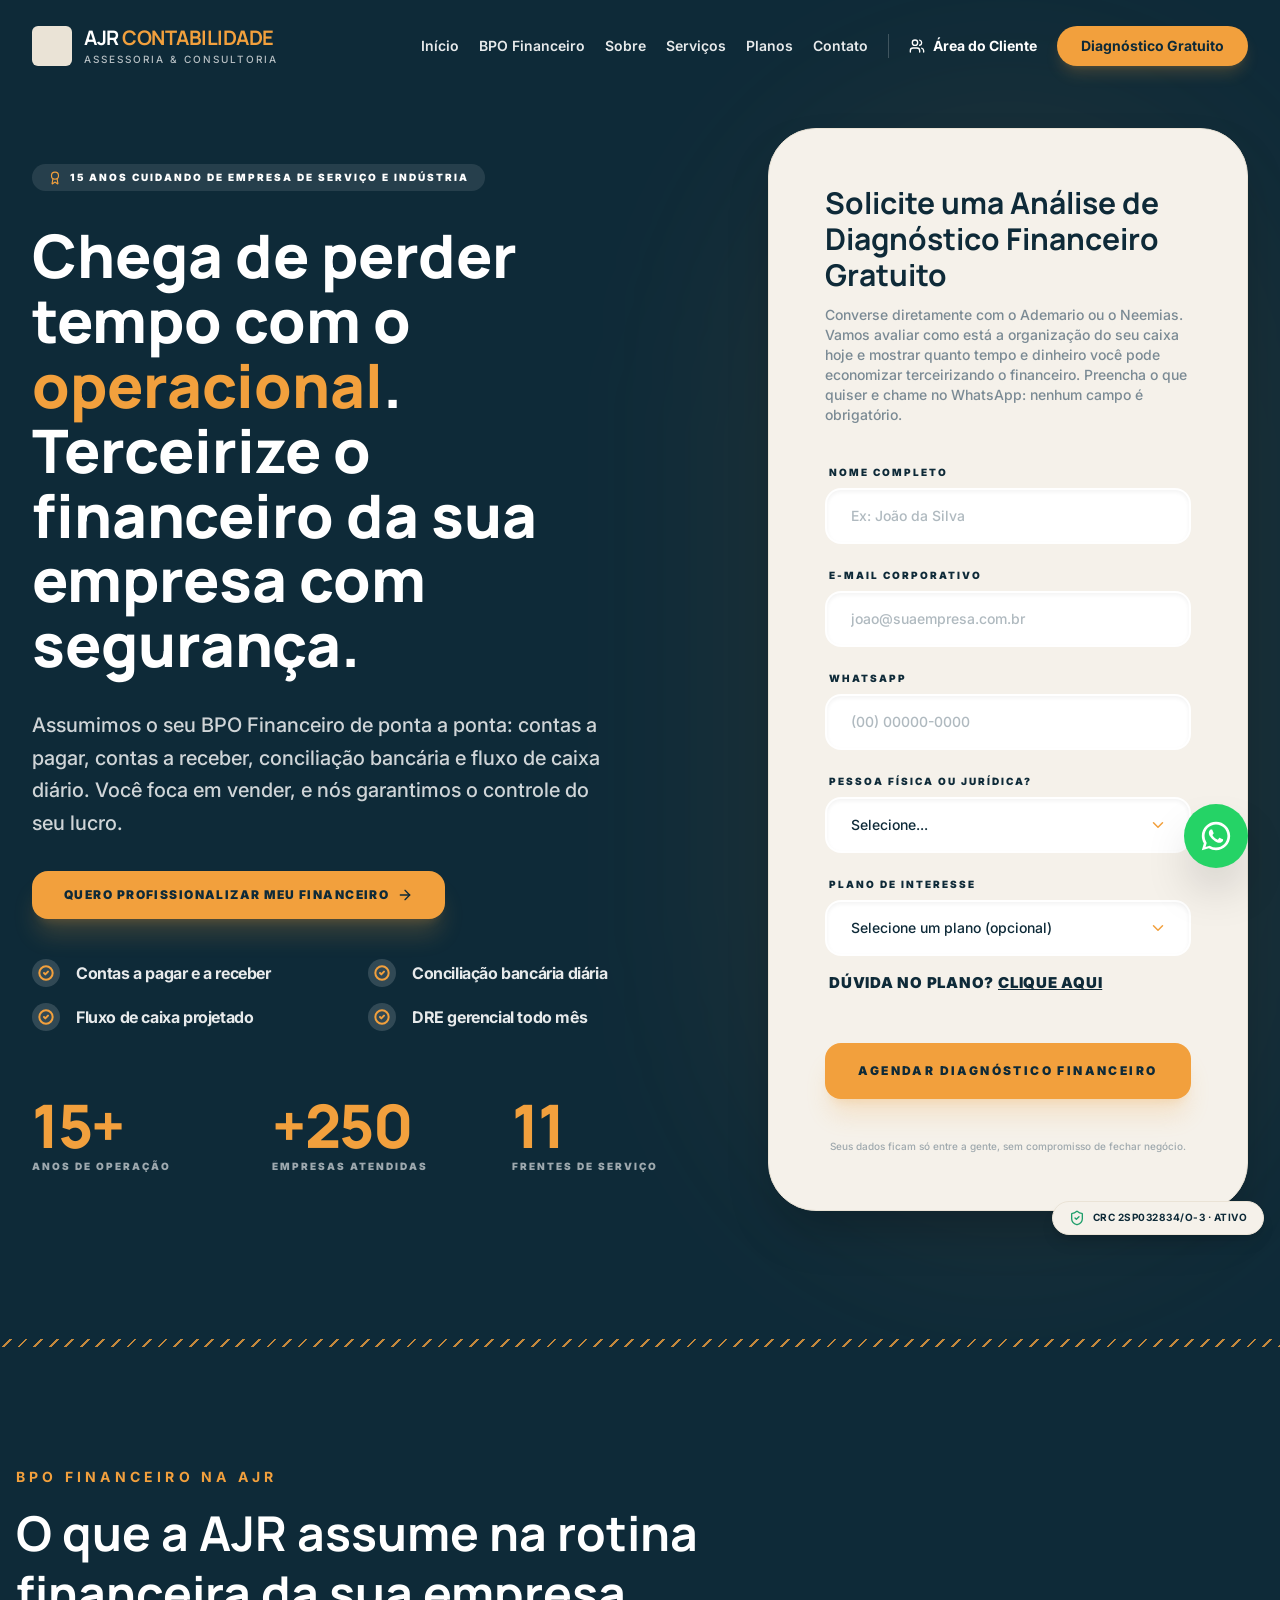
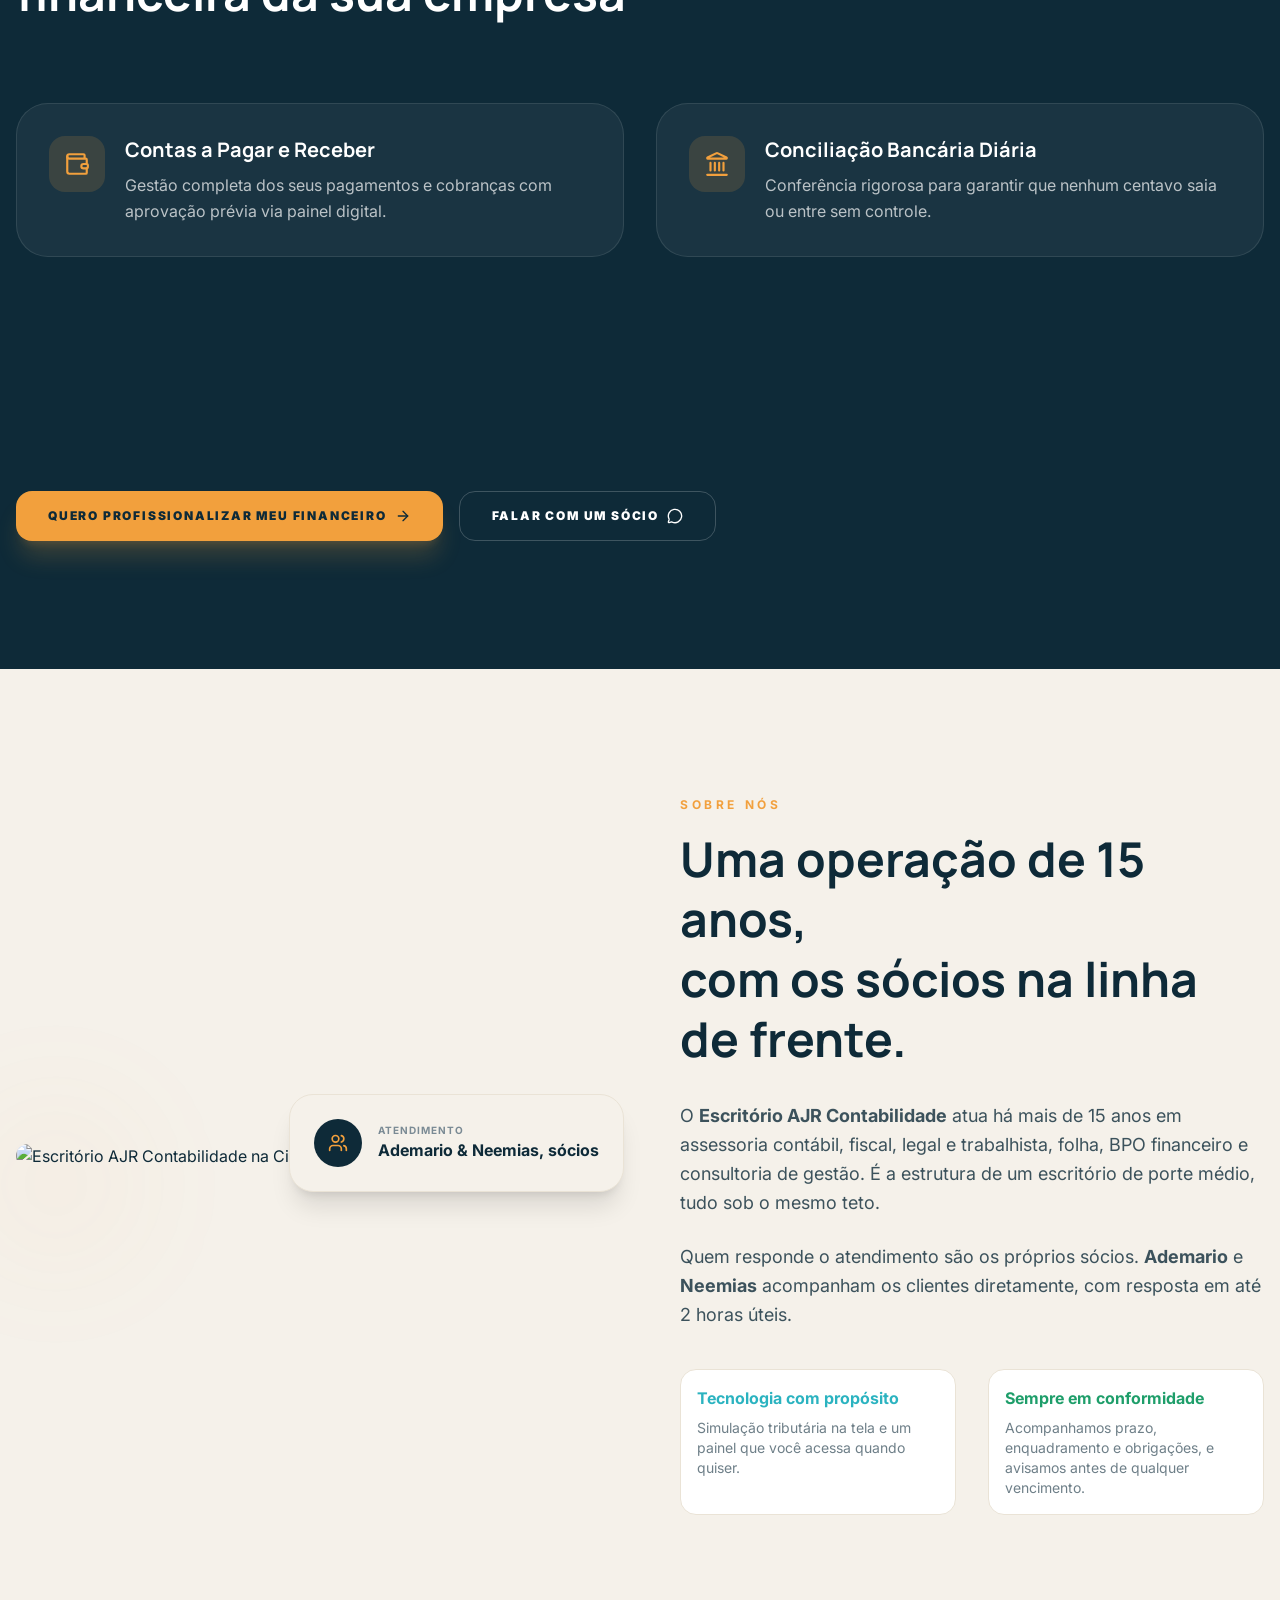
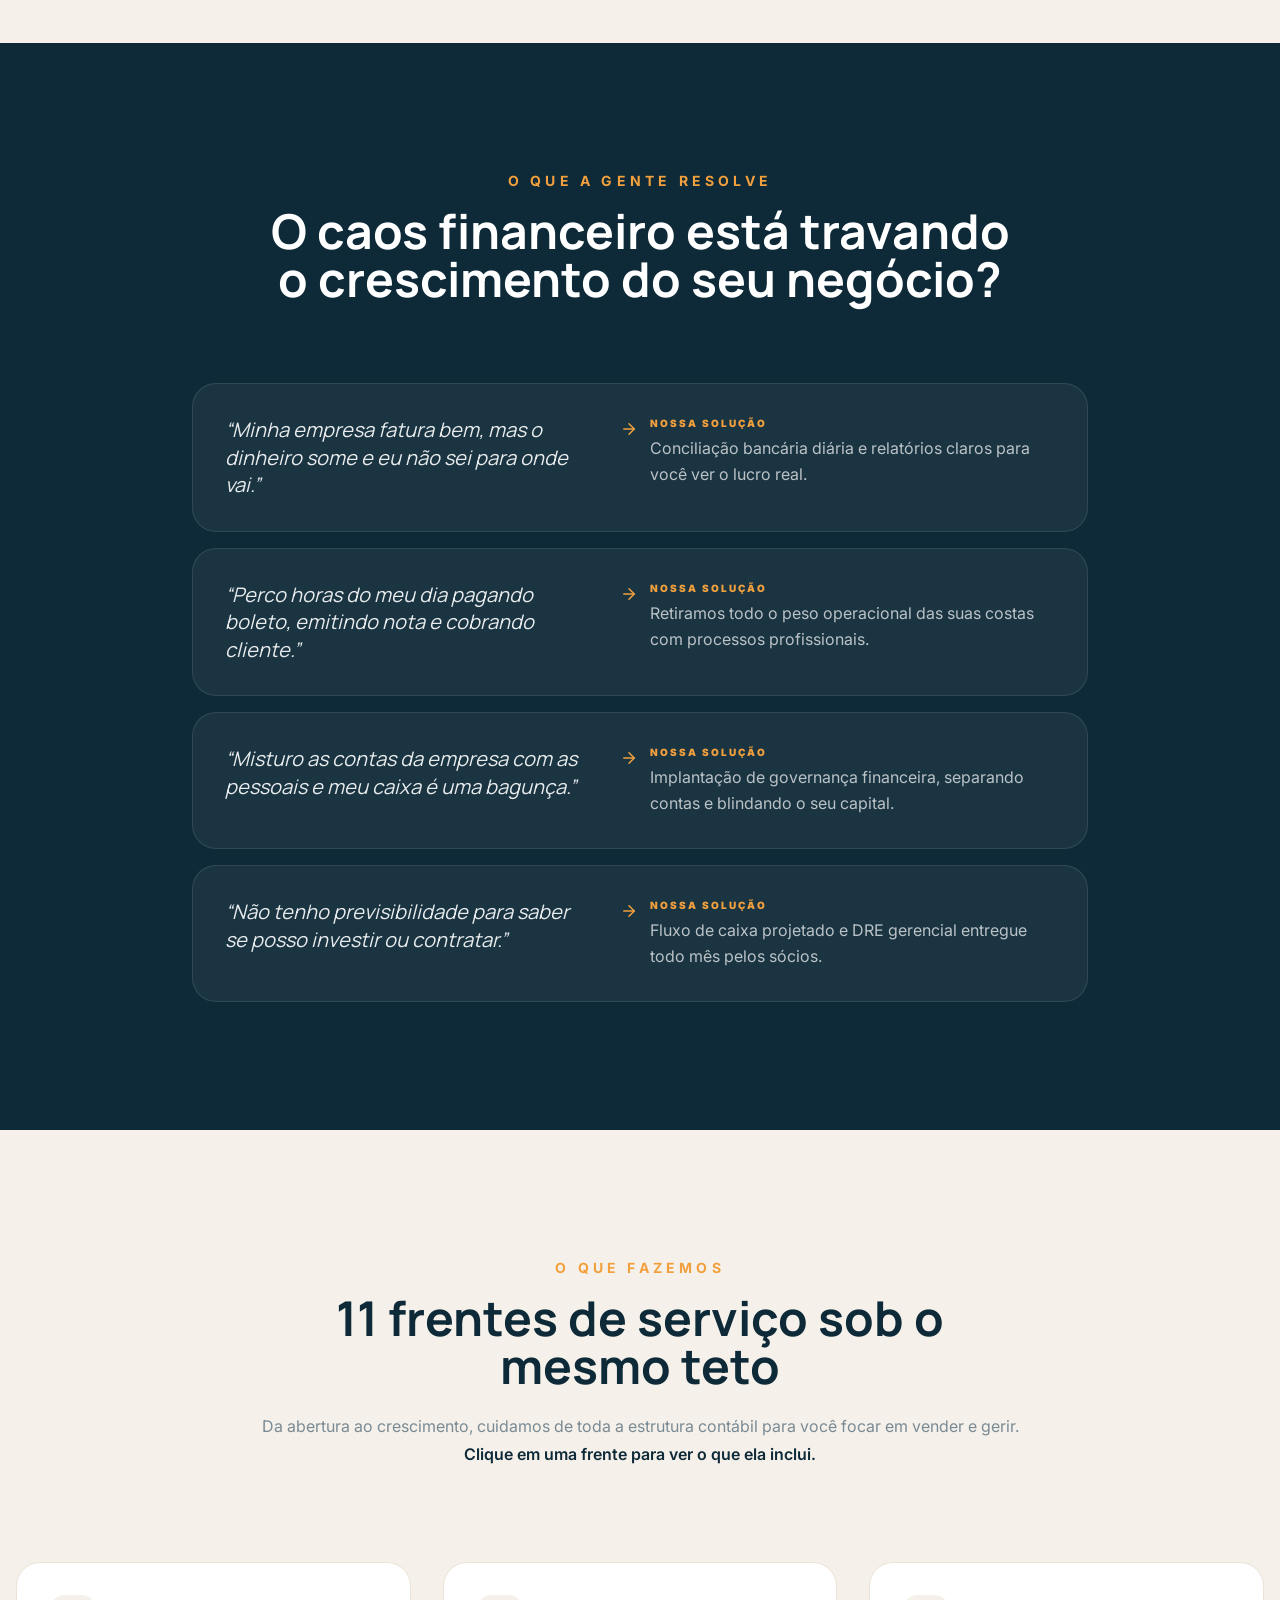
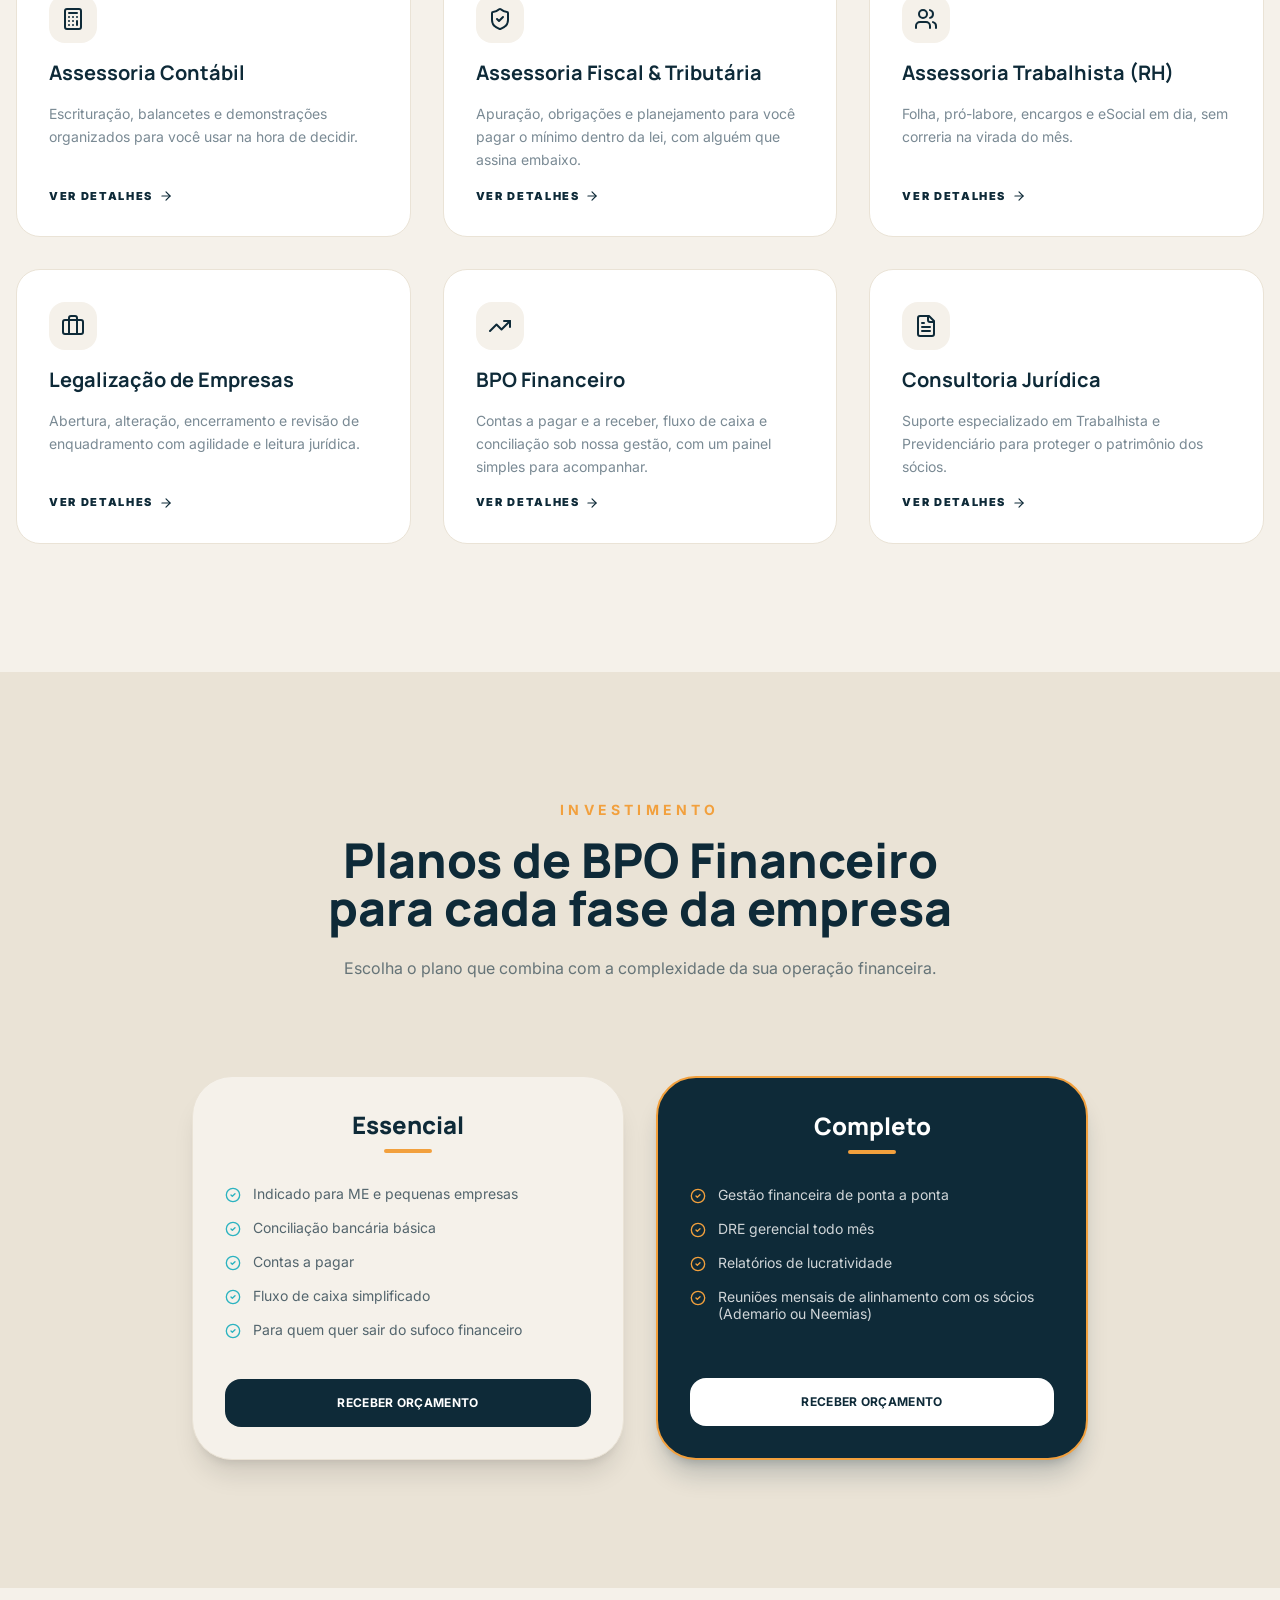
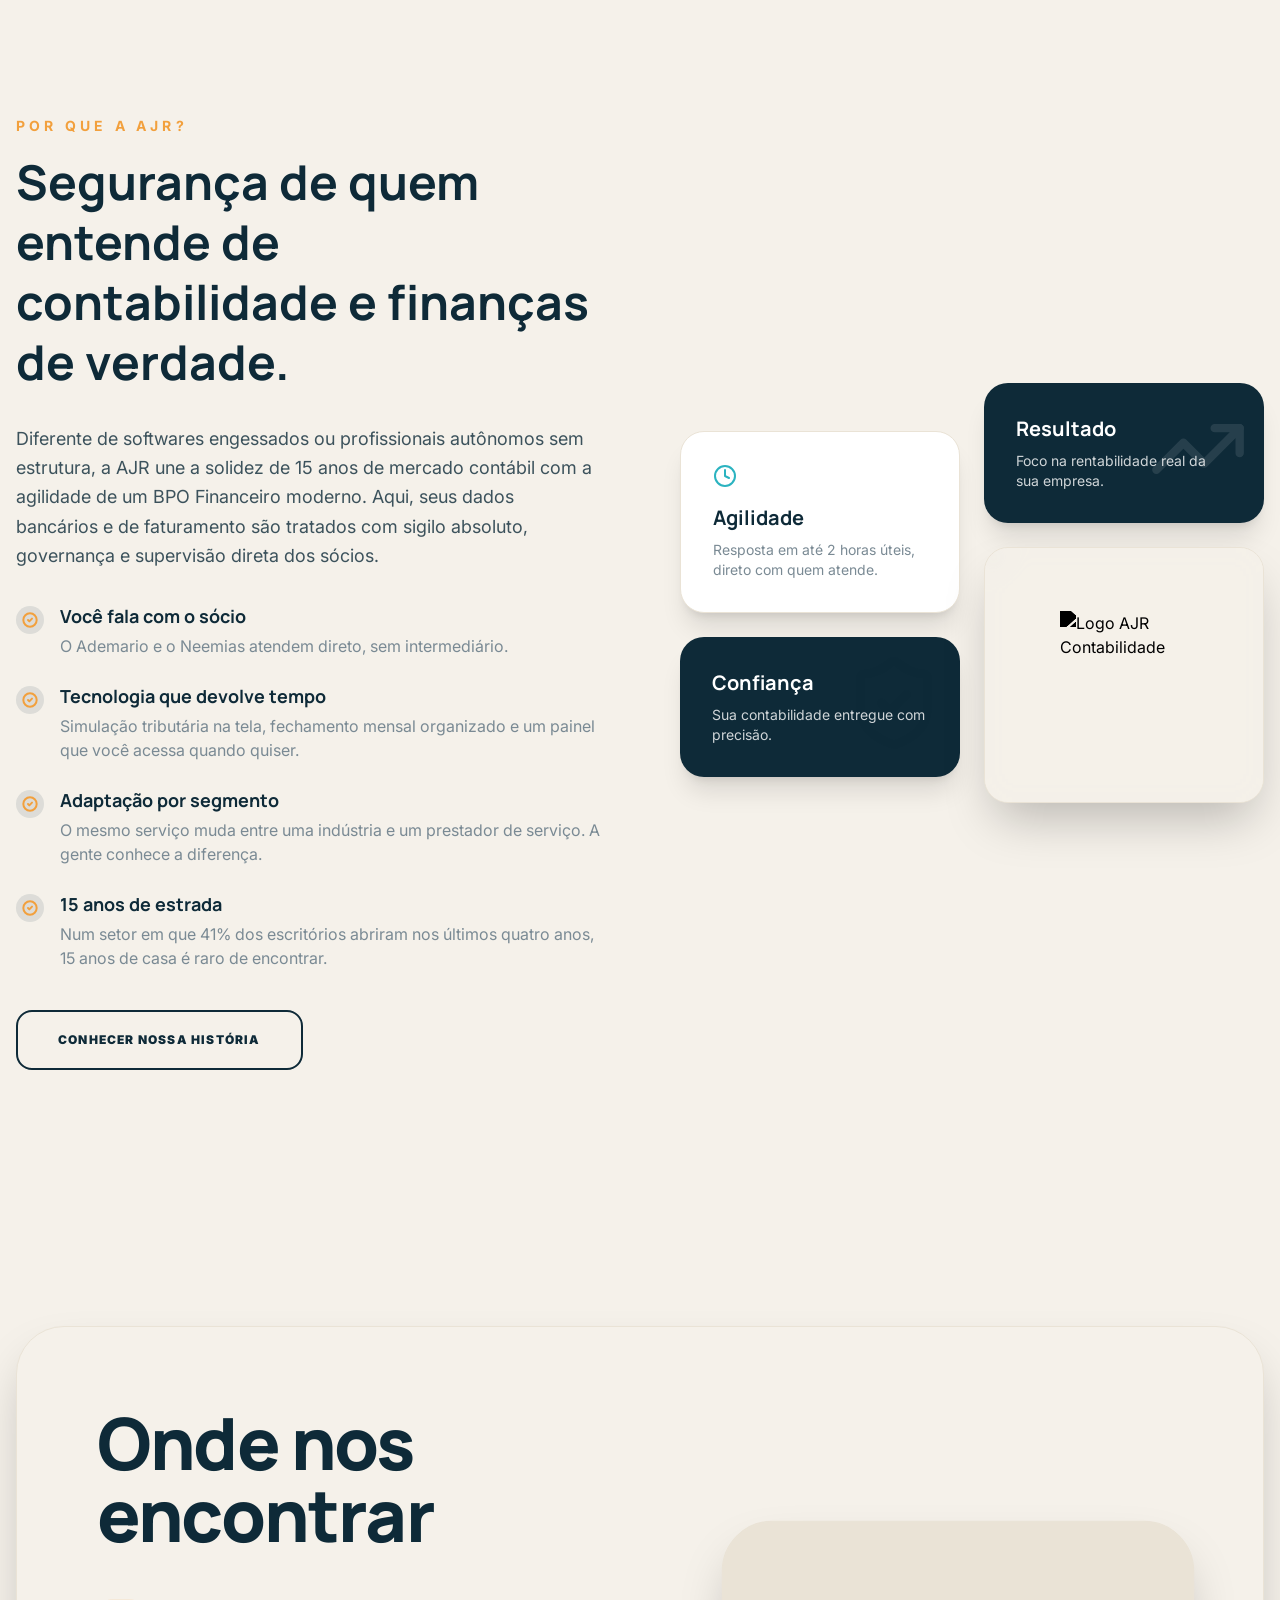
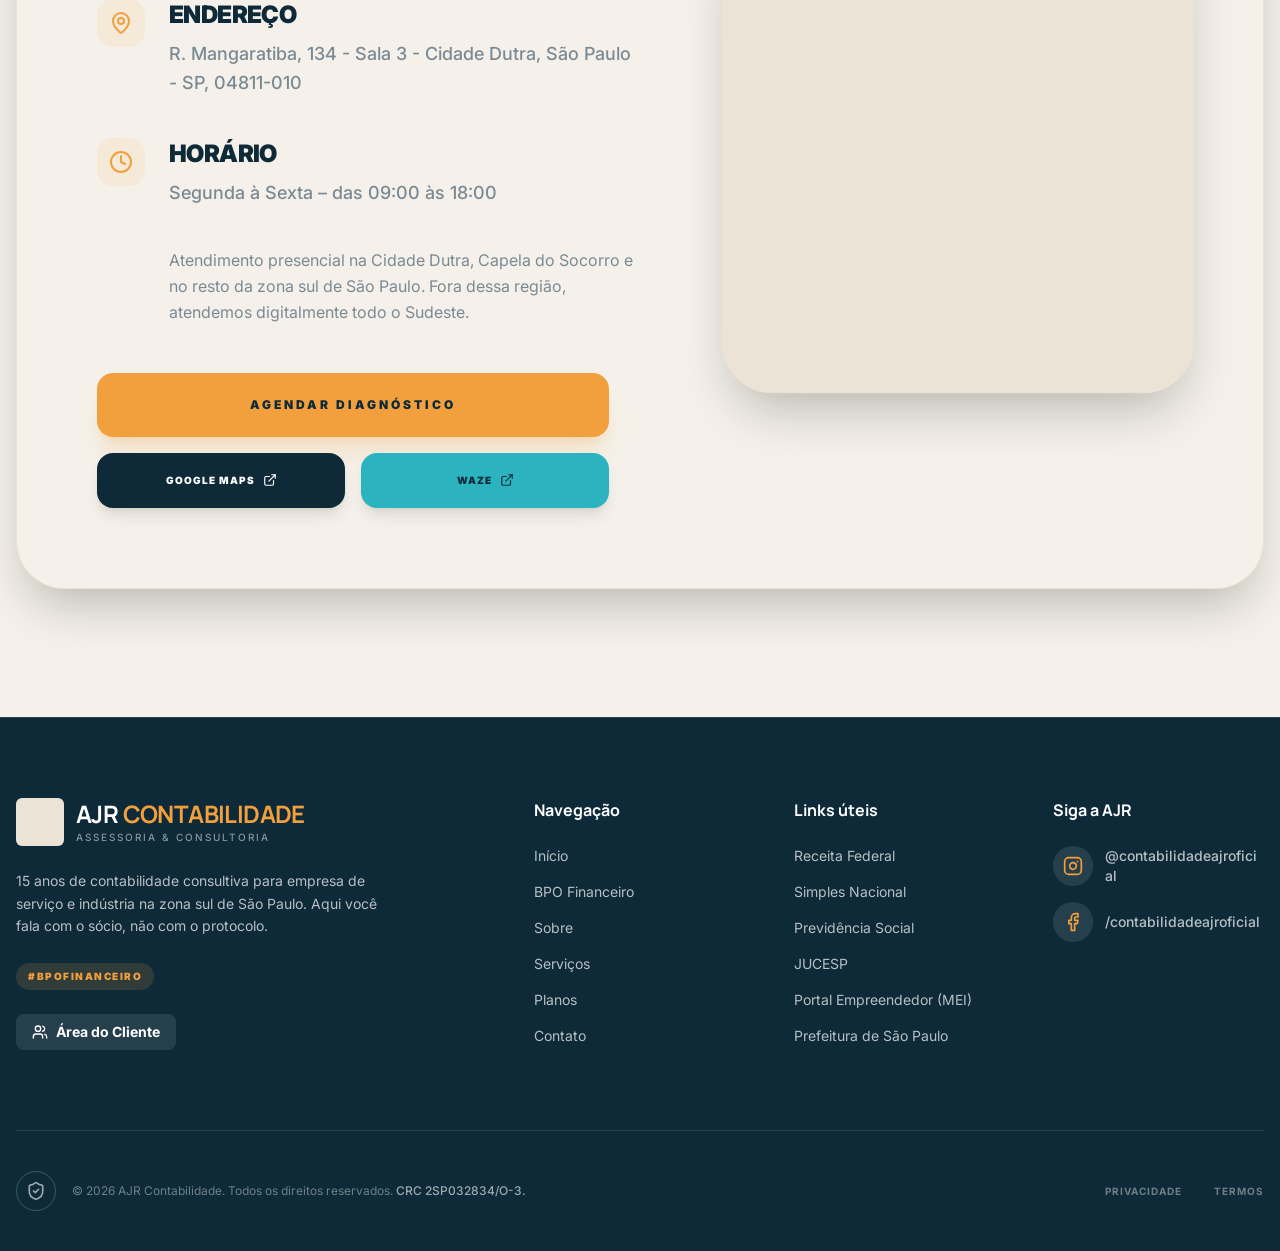
==== commit 998130ba: "Troca o número do WhatsApp para +55 11 2667-6883 Co-Authored-By: Claude Sonnet 5.5 <noreply@anthropi" ====
--- a/docs/index.html
+++ b/docs/index.html
@@ -41,7 +41,7 @@
     <link rel="icon" type="image/png" sizes="16x16" href="./favicon-16x16.png" />
     <link rel="icon" type="image/png" sizes="512x512" href="./favicon.png" />
     <link rel="apple-touch-icon" sizes="180x180" href="./apple-touch-icon.png" />
-    <script type="module" crossorigin src="./assets/index-x7HIqboW.js"></script>
+    <script type="module" crossorigin src="./assets/index-DqRIg4O6.js"></script>
     <link rel="stylesheet" crossorigin href="./assets/index-CatRGzxk.css">
   </head>
 
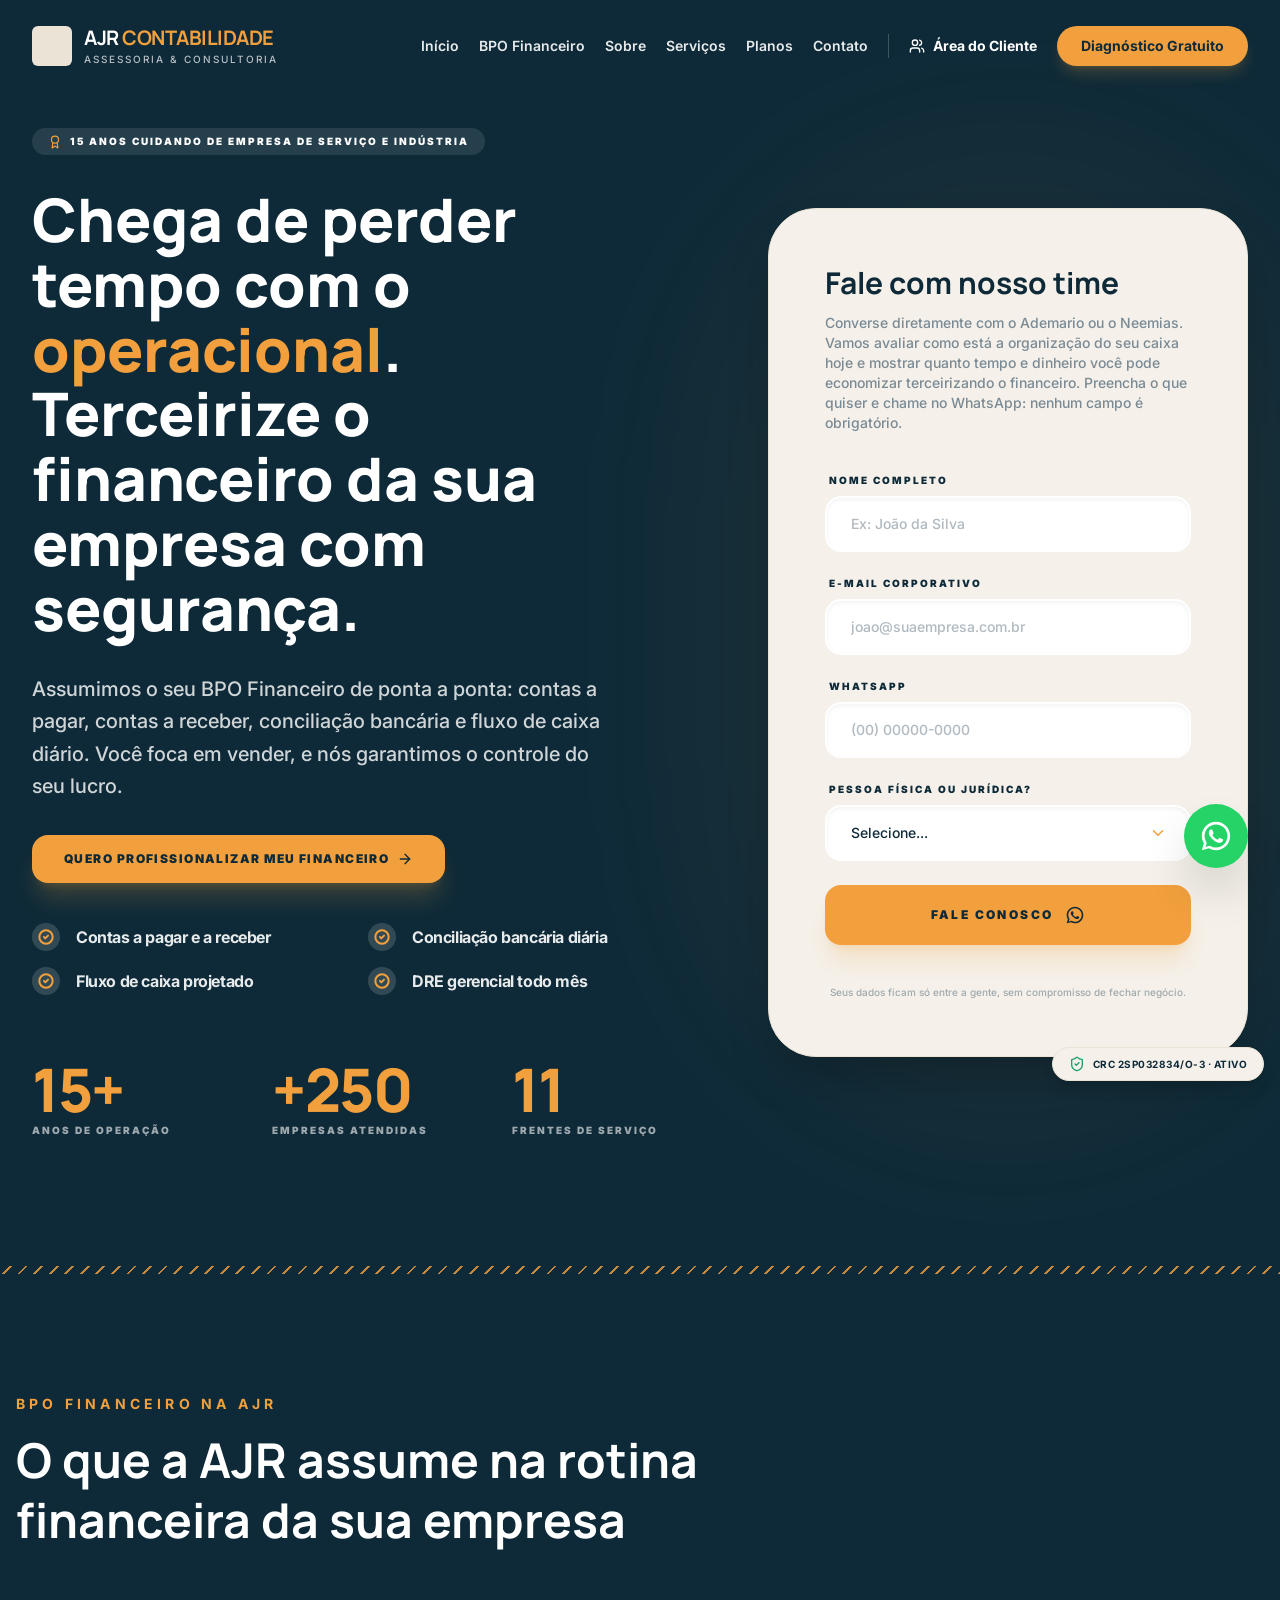
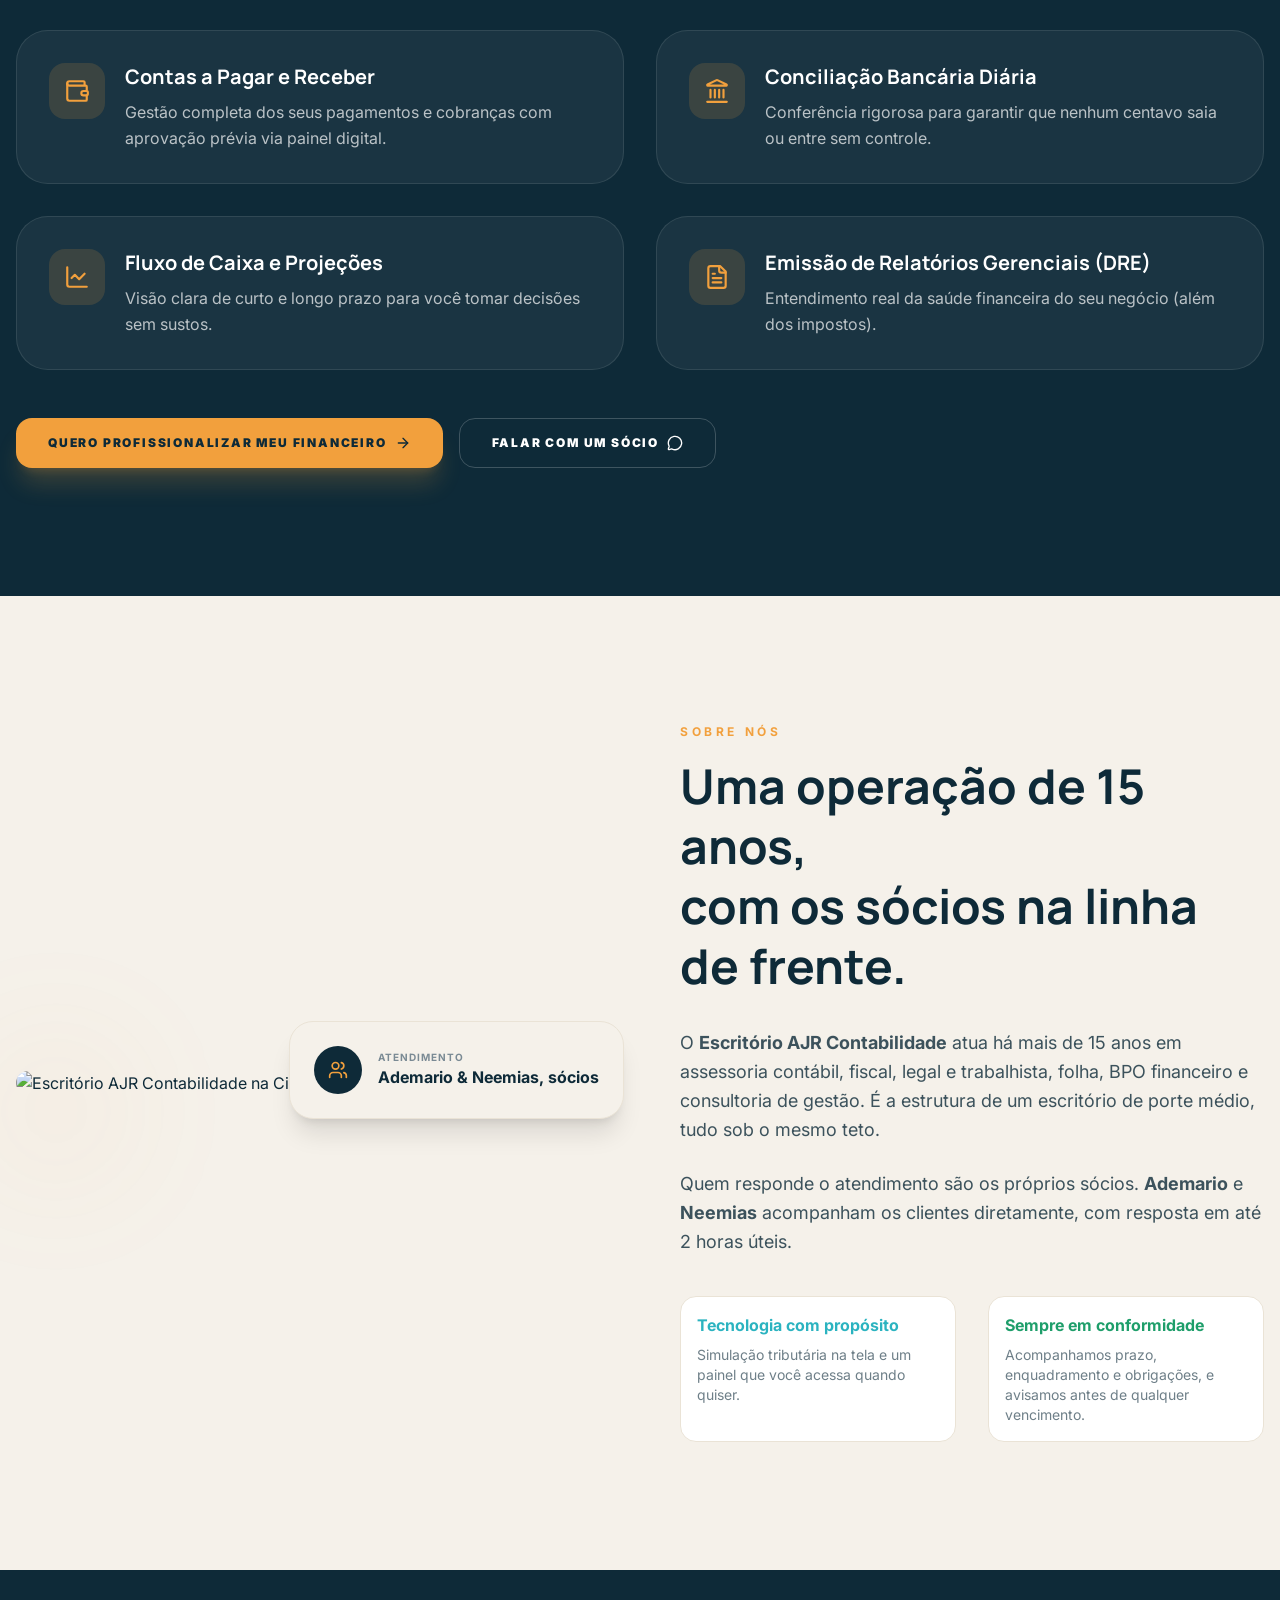
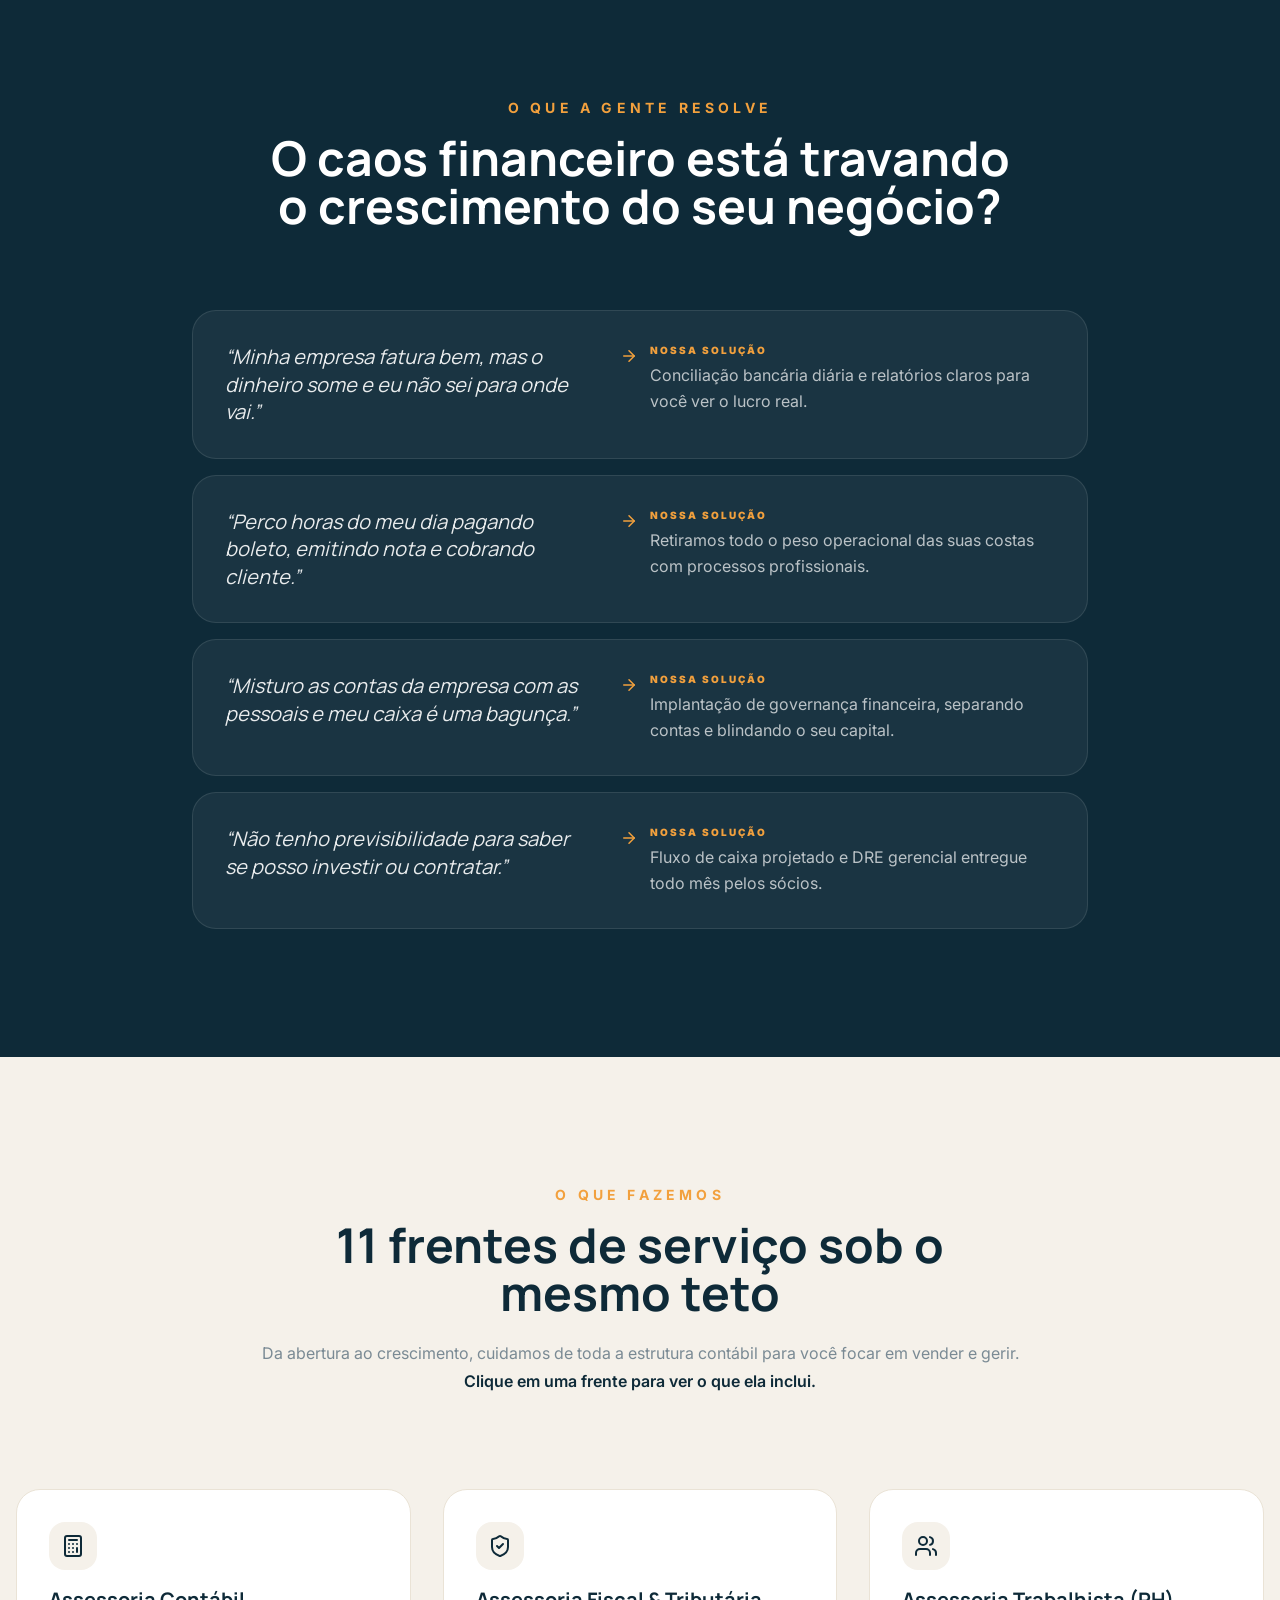
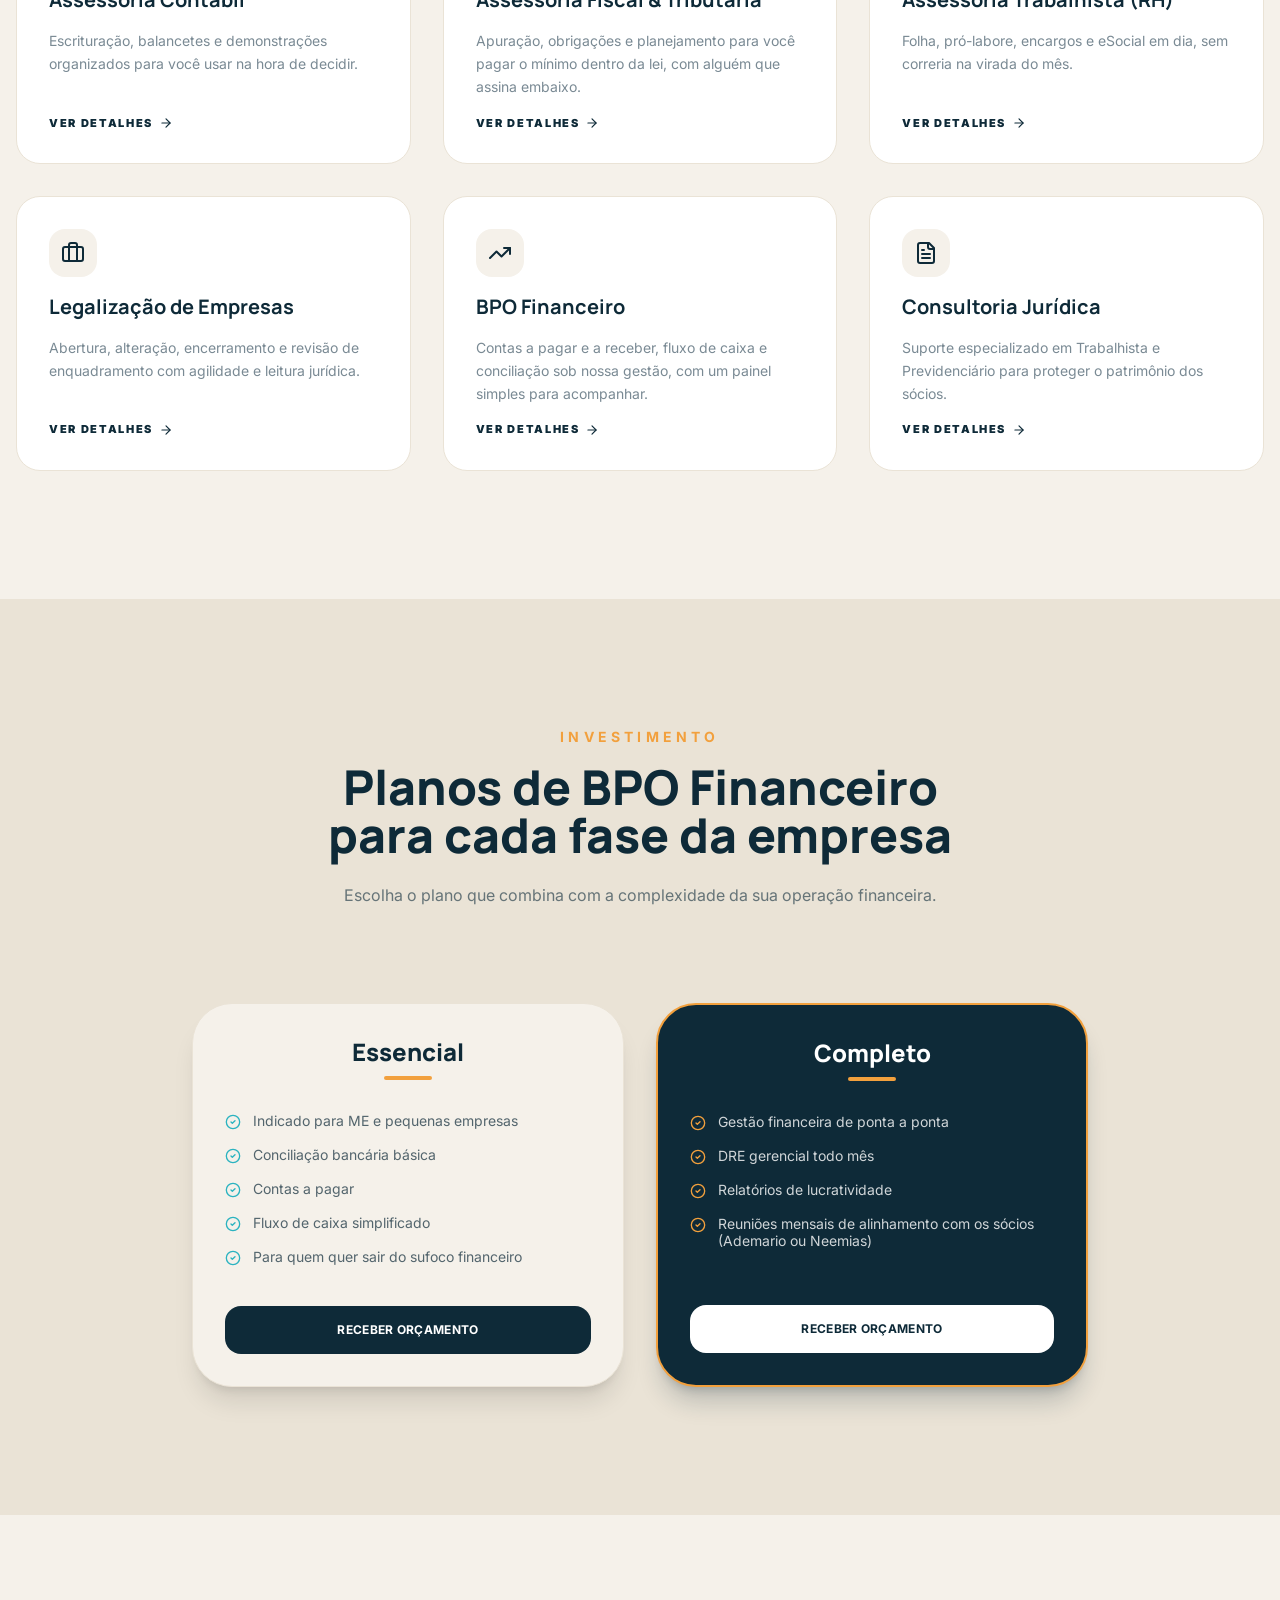
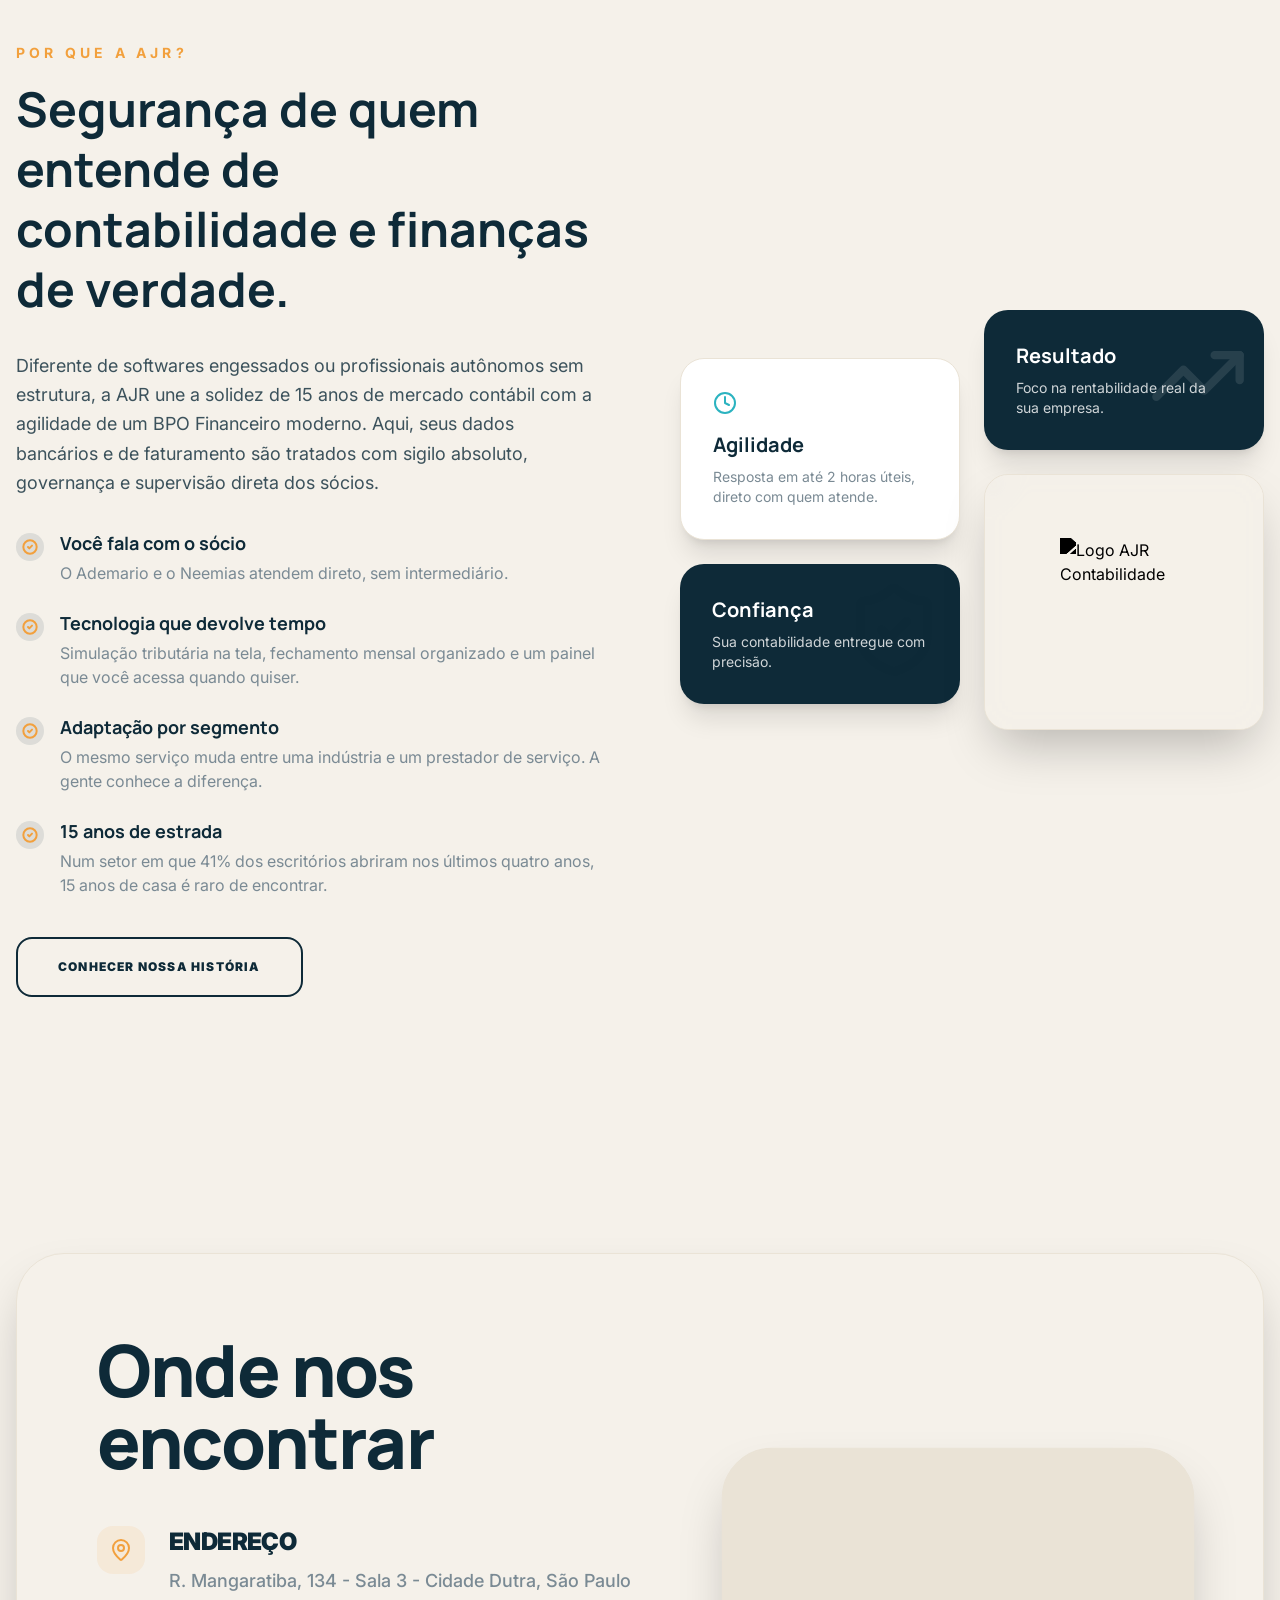
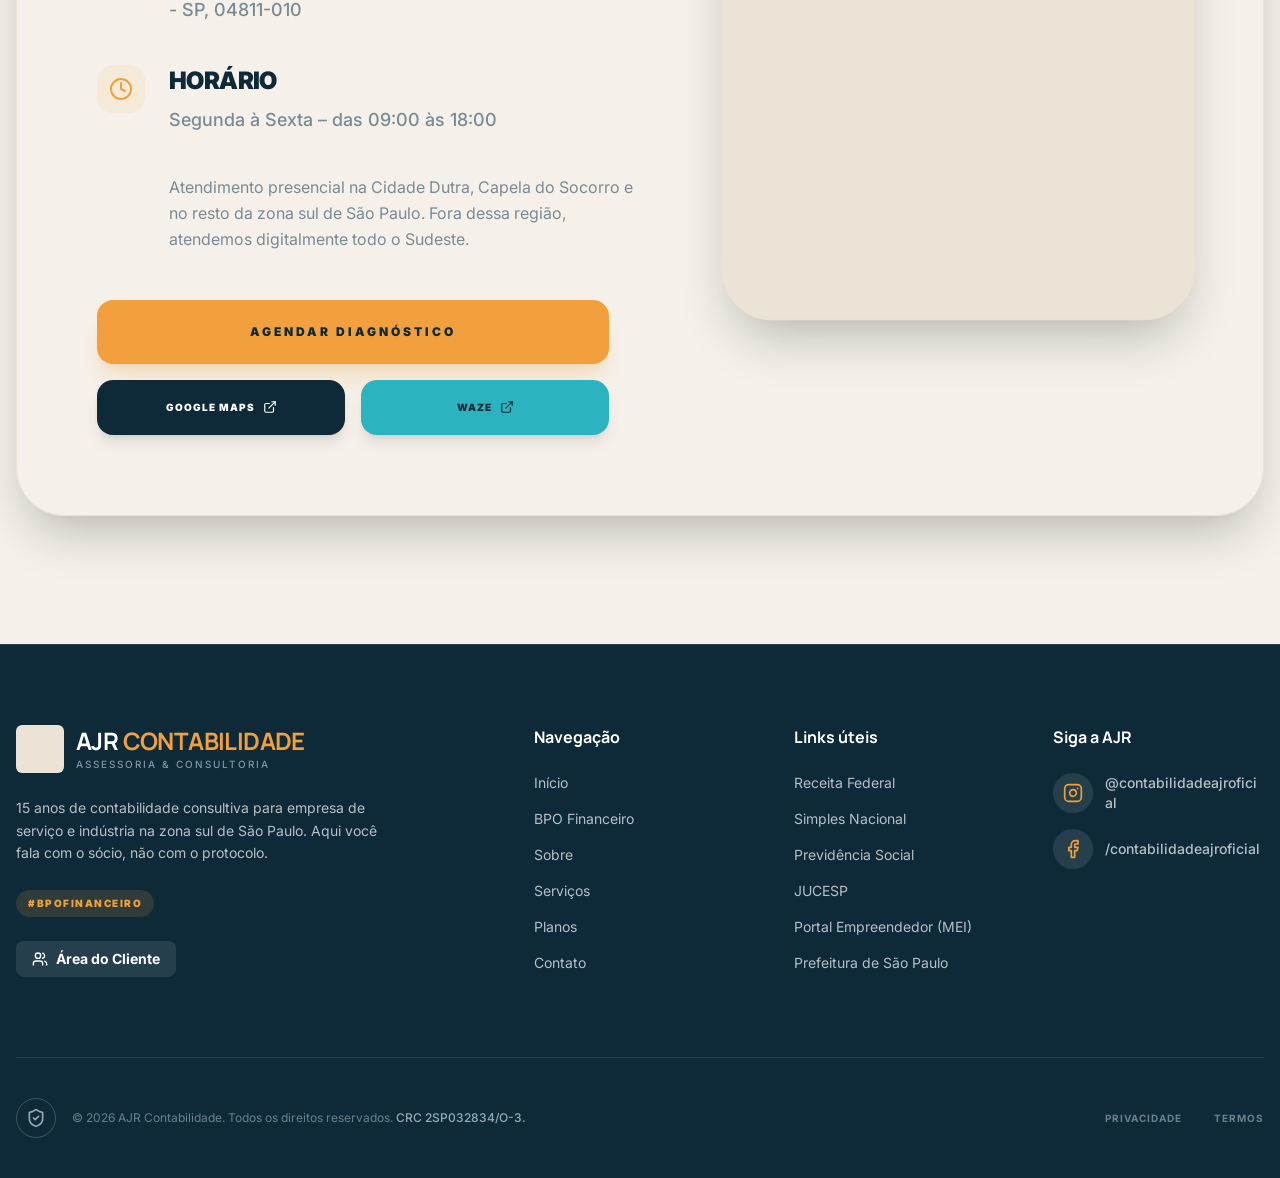
==== commit 20b064fa: "Formulário: título "Fale com nosso time", sem seleção de plano e CTA "Fale conosco" com ícone do Wha" ====
--- a/docs/index.html
+++ b/docs/index.html
@@ -41,7 +41,7 @@
     <link rel="icon" type="image/png" sizes="16x16" href="./favicon-16x16.png" />
     <link rel="icon" type="image/png" sizes="512x512" href="./favicon.png" />
     <link rel="apple-touch-icon" sizes="180x180" href="./apple-touch-icon.png" />
-    <script type="module" crossorigin src="./assets/index-DqRIg4O6.js"></script>
+    <script type="module" crossorigin src="./assets/index-grgjUleZ.js"></script>
     <link rel="stylesheet" crossorigin href="./assets/index-CatRGzxk.css">
   </head>
 
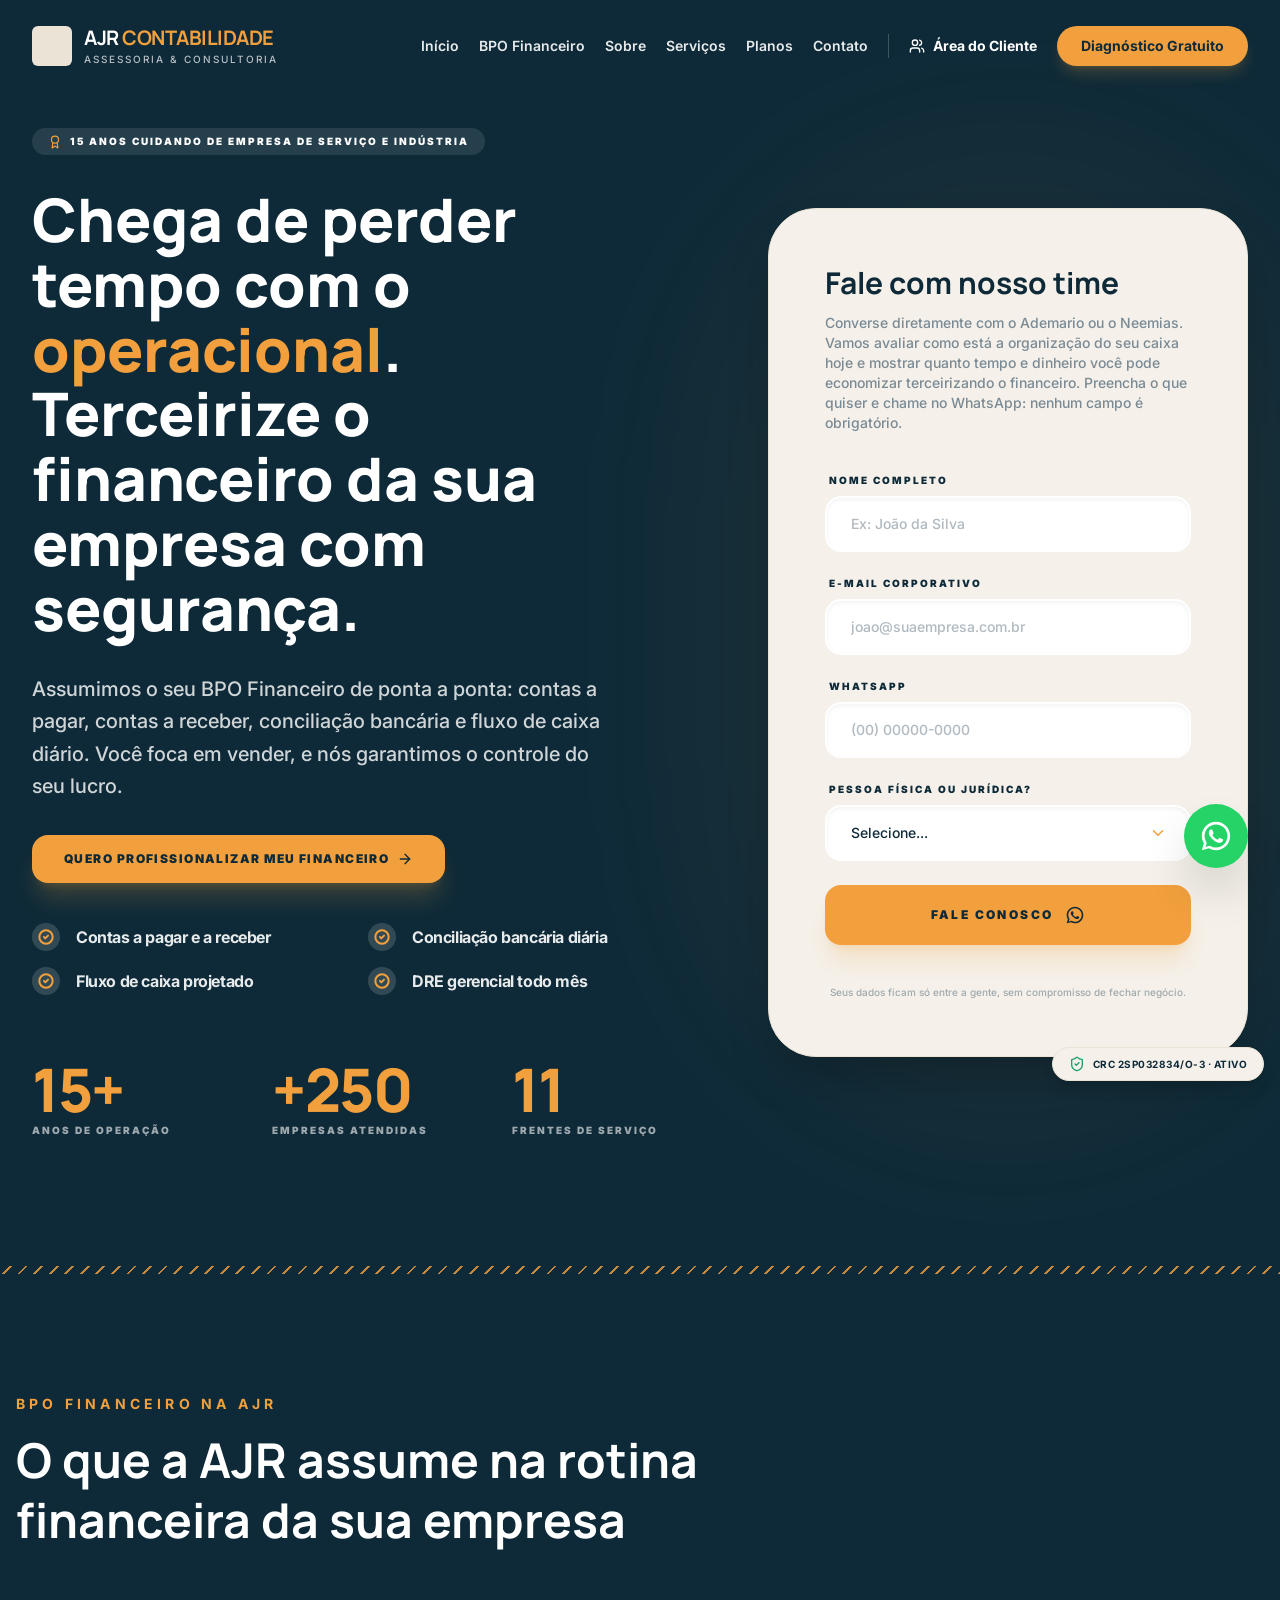
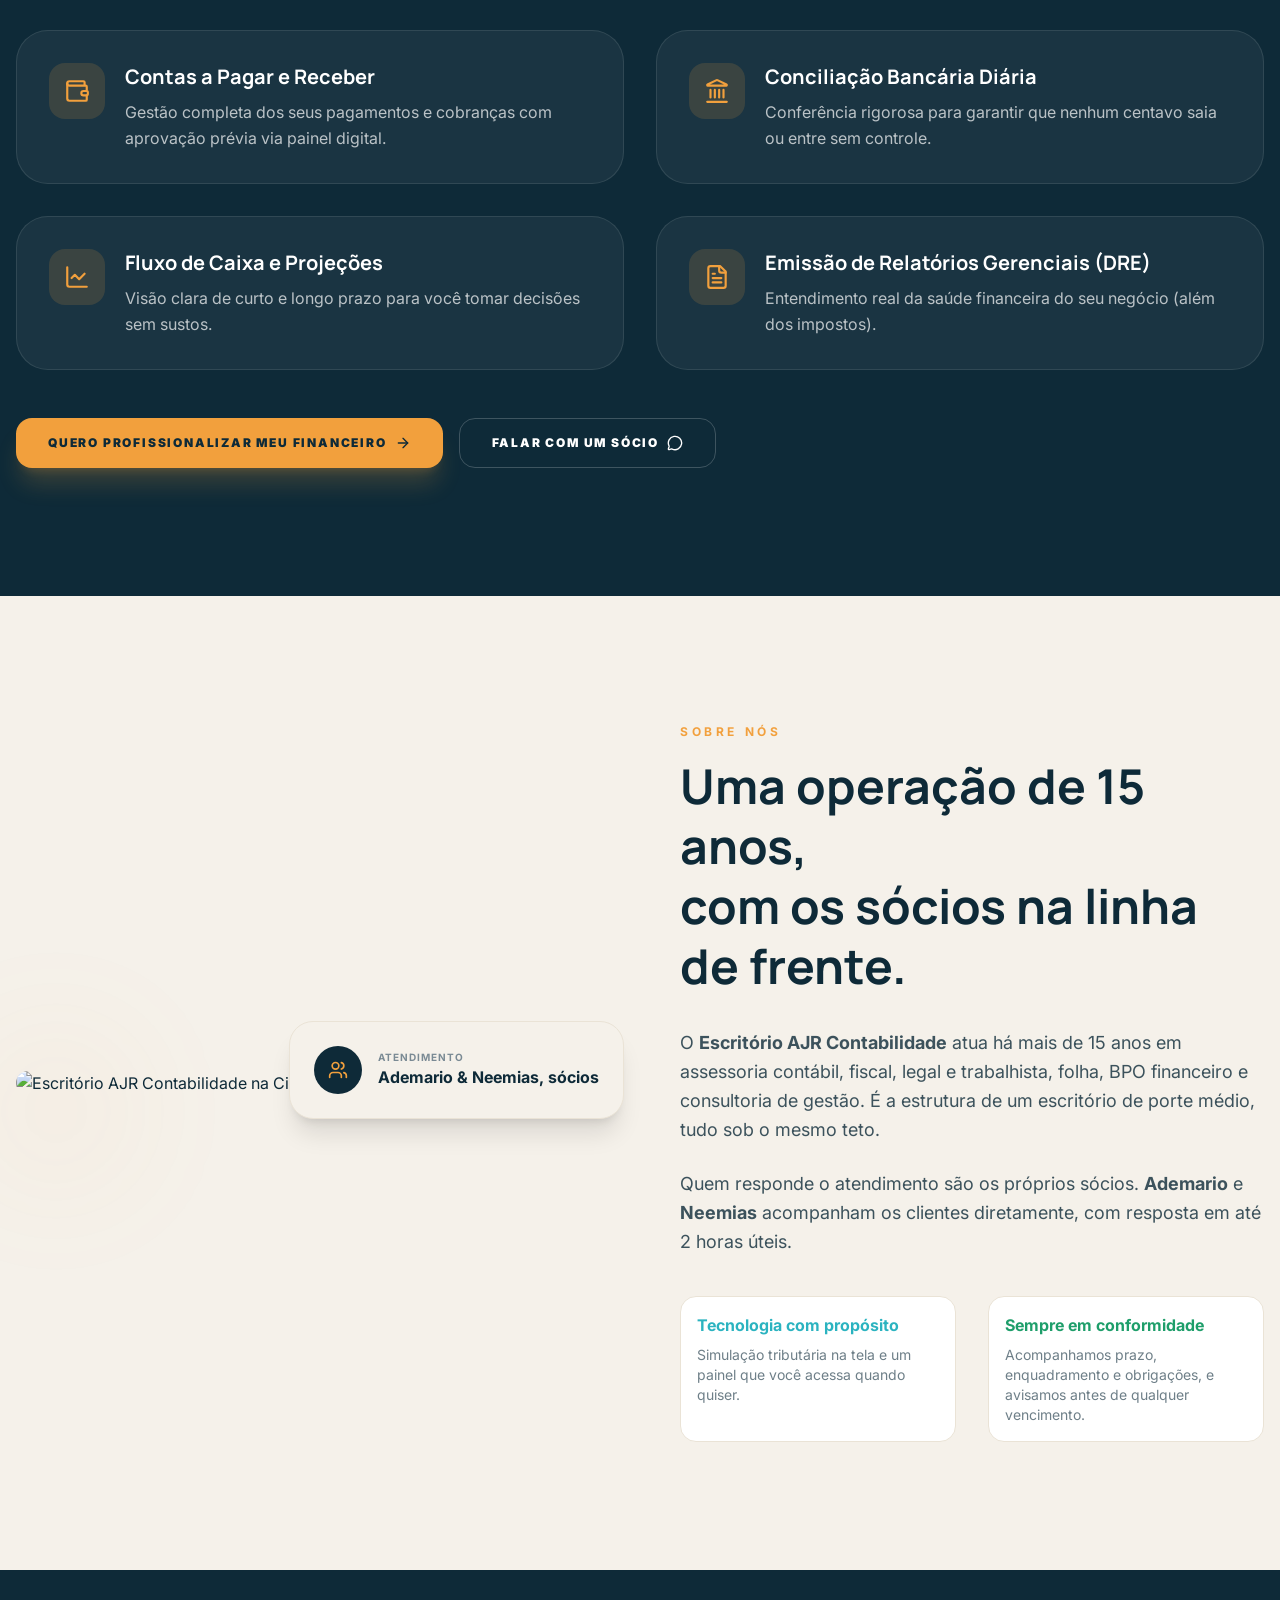
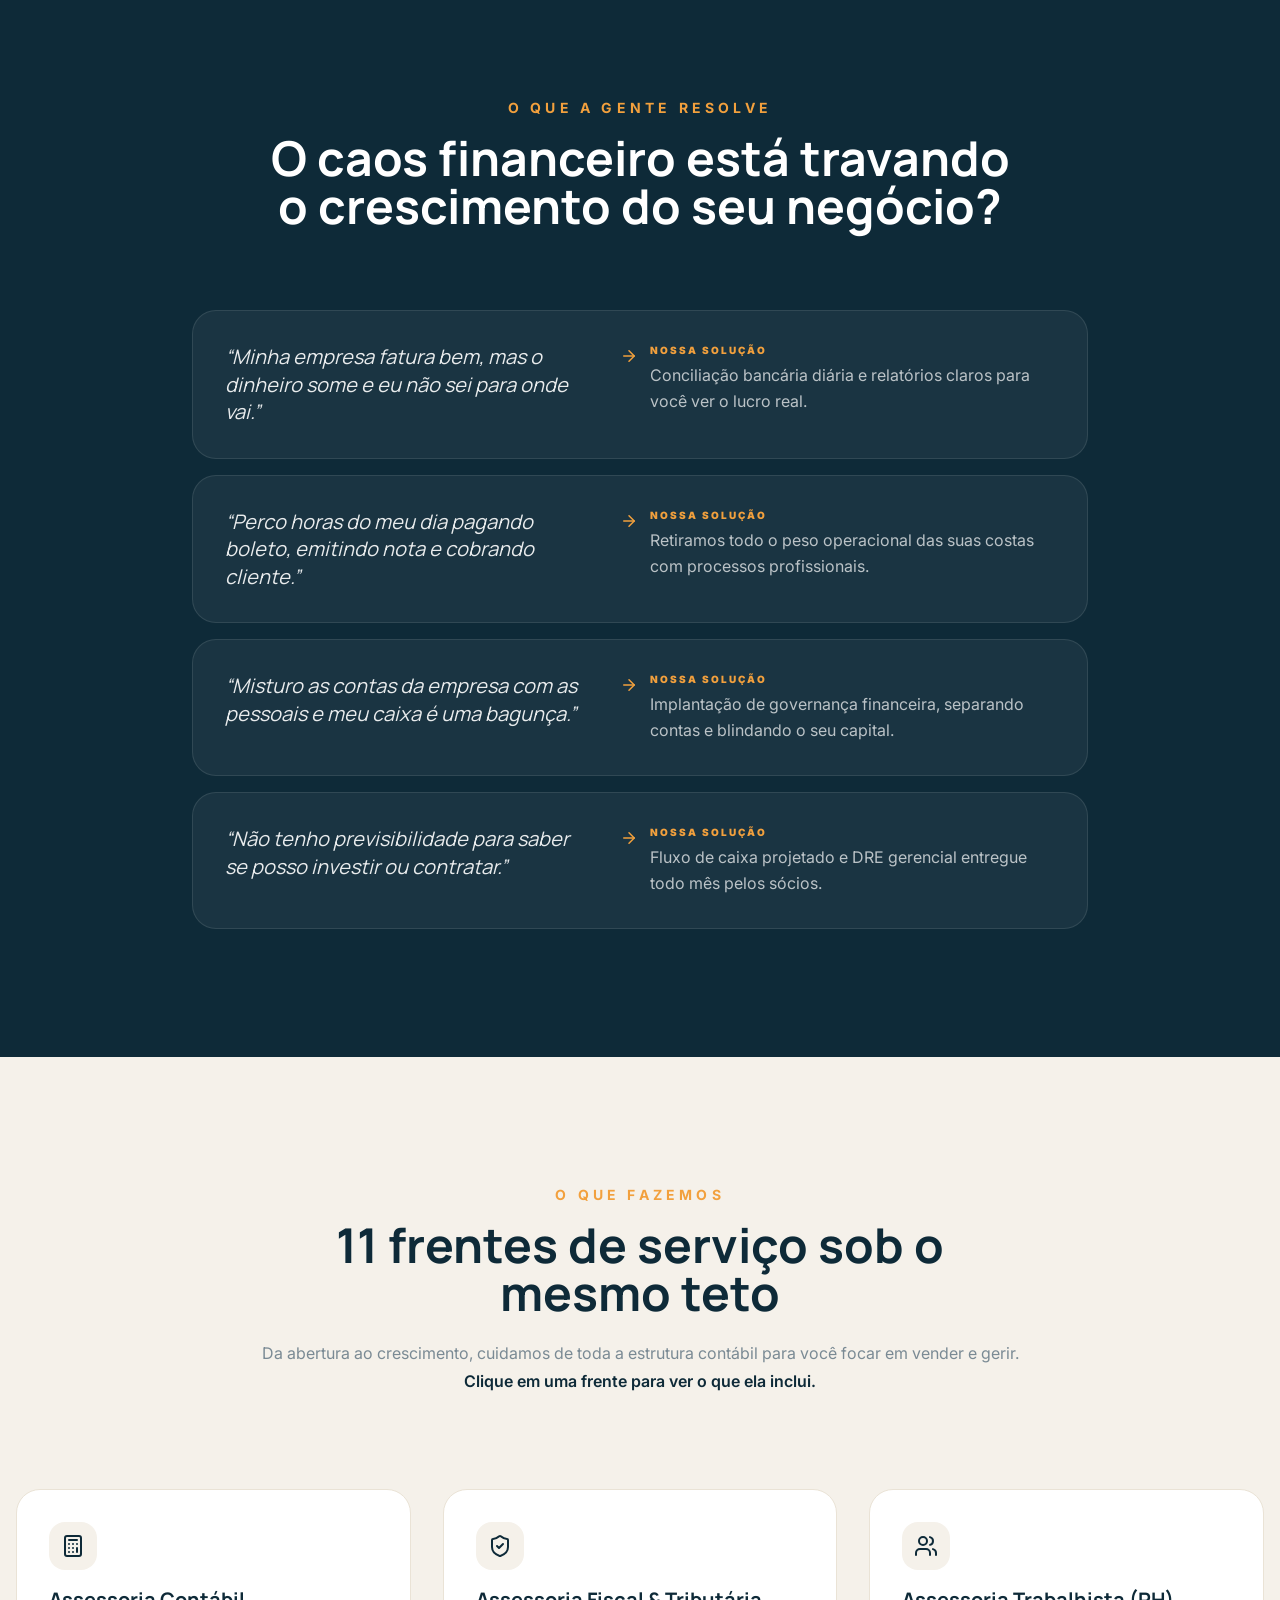
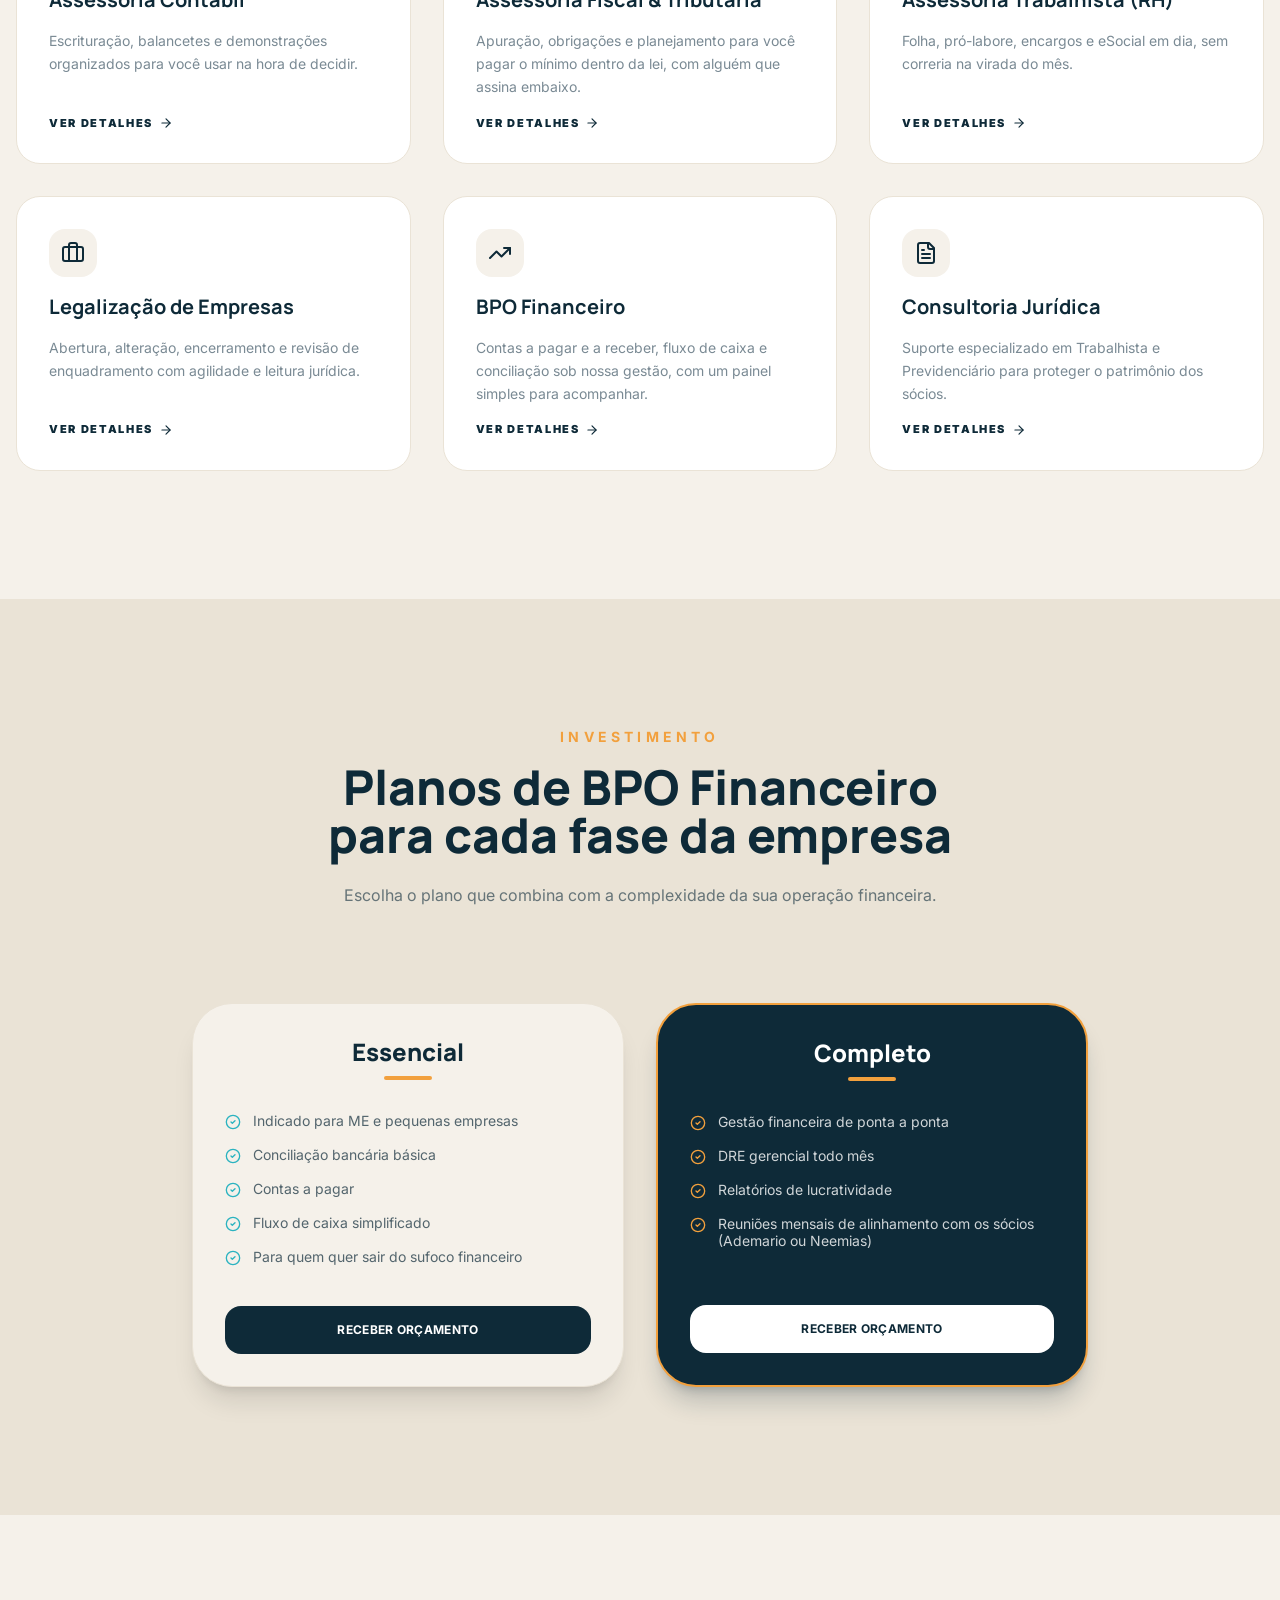
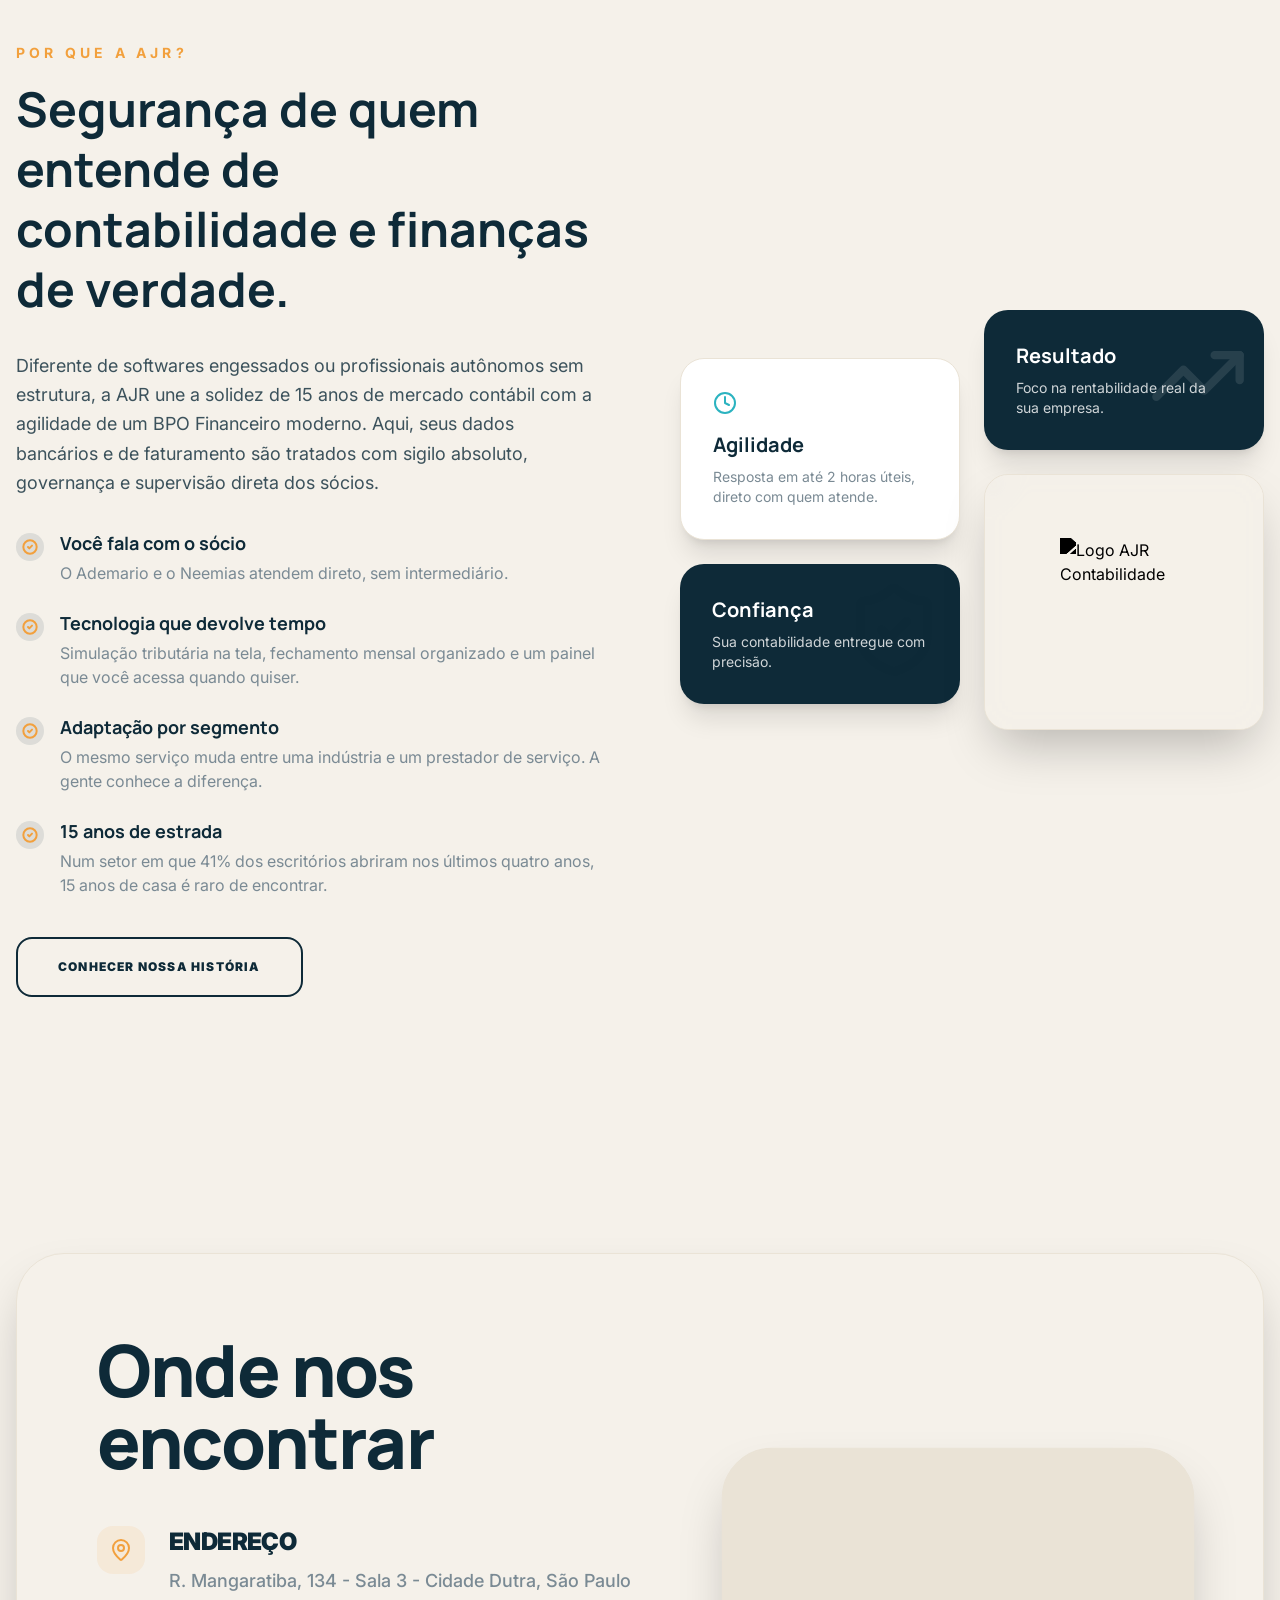
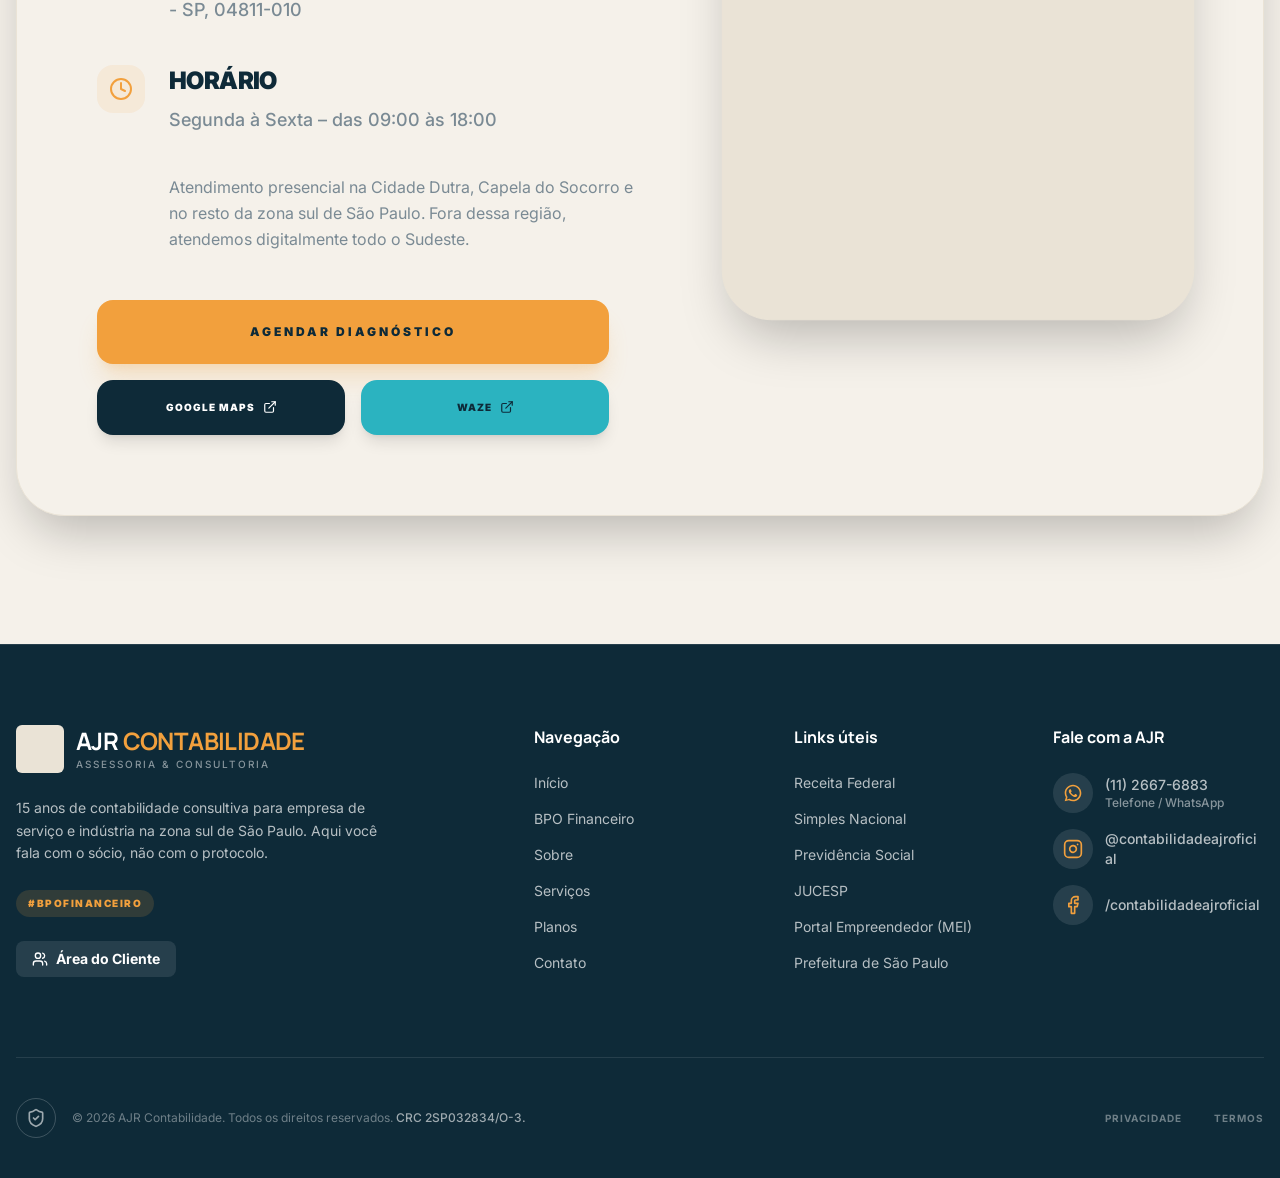
==== commit 37def3c0: "Rodapé: adiciona telefone/WhatsApp (11) 2667-6883 junto das redes sociais Co-Authored-By: Claude Son" ====
--- a/docs/index.html
+++ b/docs/index.html
@@ -41,8 +41,8 @@
     <link rel="icon" type="image/png" sizes="16x16" href="./favicon-16x16.png" />
     <link rel="icon" type="image/png" sizes="512x512" href="./favicon.png" />
     <link rel="apple-touch-icon" sizes="180x180" href="./apple-touch-icon.png" />
-    <script type="module" crossorigin src="./assets/index-grgjUleZ.js"></script>
-    <link rel="stylesheet" crossorigin href="./assets/index-CatRGzxk.css">
+    <script type="module" crossorigin src="./assets/index-BLDzvcwN.js"></script>
+    <link rel="stylesheet" crossorigin href="./assets/index-1SMDSk-E.css">
   </head>
 
   <body>
--- a/docs/assets/index-1SMDSk-E.css
+++ b/docs/assets/index-1SMDSk-E.css
@@ -0,0 +1 @@
+@import"https://fonts.googleapis.com/css2?family=Manrope:wght@400;500;600;700;800&family=Inter:wght@300;400;500;600;700&display=swap";/*! tailwindcss v4.3.3 | MIT License | https://tailwindcss.com */@layer properties{@supports (((-webkit-hyphens:none)) and (not (margin-trim:inline))) or ((-moz-orient:inline) and (not (color:rgb(from red r g b)))){*,:before,:after,::backdrop{--tw-translate-x:0;--tw-translate-y:0;--tw-translate-z:0;--tw-scale-x:1;--tw-scale-y:1;--tw-scale-z:1;--tw-rotate-x:initial;--tw-rotate-y:initial;--tw-rotate-z:initial;--tw-skew-x:initial;--tw-skew-y:initial;--tw-space-y-reverse:0;--tw-border-style:solid;--tw-gradient-position:initial;--tw-gradient-from:#0000;--tw-gradient-via:#0000;--tw-gradient-to:#0000;--tw-gradient-stops:initial;--tw-gradient-via-stops:initial;--tw-gradient-from-position:0%;--tw-gradient-via-position:50%;--tw-gradient-to-position:100%;--tw-leading:initial;--tw-font-weight:initial;--tw-tracking:initial;--tw-shadow:0 0 #0000;--tw-shadow-color:initial;--tw-shadow-alpha:100%;--tw-inset-shadow:0 0 #0000;--tw-inset-shadow-color:initial;--tw-inset-shadow-alpha:100%;--tw-ring-color:initial;--tw-ring-shadow:0 0 #0000;--tw-inset-ring-color:initial;--tw-inset-ring-shadow:0 0 #0000;--tw-ring-inset:initial;--tw-ring-offset-width:0px;--tw-ring-offset-color:#fff;--tw-ring-offset-shadow:0 0 #0000;--tw-blur:initial;--tw-brightness:initial;--tw-contrast:initial;--tw-grayscale:initial;--tw-hue-rotate:initial;--tw-invert:initial;--tw-opacity:initial;--tw-saturate:initial;--tw-sepia:initial;--tw-drop-shadow:initial;--tw-drop-shadow-color:initial;--tw-drop-shadow-alpha:100%;--tw-drop-shadow-size:initial;--tw-backdrop-blur:initial;--tw-backdrop-brightness:initial;--tw-backdrop-contrast:initial;--tw-backdrop-grayscale:initial;--tw-backdrop-hue-rotate:initial;--tw-backdrop-invert:initial;--tw-backdrop-opacity:initial;--tw-backdrop-saturate:initial;--tw-backdrop-sepia:initial;--tw-duration:initial;--tw-ease:initial}}}@layer theme{:root,:host{--font-sans:"Inter", ui-sans-serif, system-ui, sans-serif;--font-serif:"Manrope", "Inter", ui-sans-serif, system-ui, sans-serif;--font-mono:ui-monospace, SFMono-Regular, Menlo, Monaco, Consolas, "Liberation Mono", "Courier New", monospace;--color-black:#000;--color-white:#fff;--spacing:.25rem;--container-sm:24rem;--container-lg:32rem;--container-xl:36rem;--container-2xl:42rem;--container-3xl:48rem;--container-4xl:56rem;--container-6xl:72rem;--container-7xl:80rem;--text-xs:.75rem;--text-xs--line-height:calc(1 / .75);--text-sm:.875rem;--text-sm--line-height:calc(1.25 / .875);--text-base:1rem;--text-base--line-height: 1.5 ;--text-lg:1.125rem;--text-lg--line-height:calc(1.75 / 1.125);--text-xl:1.25rem;--text-xl--line-height:calc(1.75 / 1.25);--text-2xl:1.5rem;--text-2xl--line-height:calc(2 / 1.5);--text-3xl:1.875rem;--text-3xl--line-height: 1.2 ;--text-4xl:2.25rem;--text-4xl--line-height:calc(2.5 / 2.25);--text-5xl:3rem;--text-5xl--line-height:1;--text-6xl:3.75rem;--text-6xl--line-height:1;--text-7xl:4.5rem;--text-7xl--line-height:1;--font-weight-medium:500;--font-weight-semibold:600;--font-weight-bold:700;--font-weight-black:900;--tracking-tight:-.025em;--tracking-wide:.025em;--tracking-wider:.05em;--tracking-widest:.1em;--leading-tight:1.25;--leading-snug:1.375;--leading-relaxed:1.625;--radius-md:.375rem;--radius-lg:.5rem;--radius-xl:.75rem;--radius-2xl:1rem;--radius-3xl:1.5rem;--ease-in:cubic-bezier(.4, 0, 1, 1);--ease-out:cubic-bezier(0, 0, .2, 1);--ease-in-out:cubic-bezier(.4, 0, .2, 1);--animate-pulse:pulse 2s cubic-bezier(.4, 0, .6, 1) infinite;--blur-sm:8px;--blur-md:12px;--blur-2xl:40px;--blur-3xl:64px;--aspect-video:16 / 9;--default-transition-duration:.15s;--default-transition-timing-function:cubic-bezier(.4, 0, .2, 1);--default-font-family:var(--font-sans);--default-mono-font-family:var(--font-mono);--color-natural-bg:#f5f1ea;--color-natural-ink:#0e2a38;--color-natural-primary:#0e2a38;--color-natural-accent:#f2a03d;--color-natural-muted:#7a8a94;--color-natural-surface:#eae3d6;--color-natural-cyan:#2bb3c0;--color-natural-green:#1e9e6a;--animate-pulse-whatsapp:pulse-whatsapp 2s infinite ease-in-out}}@layer base{*,:after,:before,::backdrop{box-sizing:border-box;border:0 solid;margin:0;padding:0}::file-selector-button{box-sizing:border-box;border:0 solid;margin:0;padding:0}html,:host{-webkit-text-size-adjust:100%;-moz-tab-size:4;tab-size:4;line-height:1.5;font-family:var(--default-font-family,-apple-system, BlinkMacSystemFont, "Segoe UI", Roboto, "Helvetica Neue", "Noto Sans", Arial, sans-serif, "Apple Color Emoji", "Segoe UI Emoji", "Segoe UI Symbol", "Noto Color Emoji");font-feature-settings:var(--default-font-feature-settings,normal);font-variation-settings:var(--default-font-variation-settings,normal);-webkit-tap-highlight-color:transparent}hr{height:0;color:inherit;border-top-width:1px}abbr:where([title]){-webkit-text-decoration:underline dotted;text-decoration:underline dotted}h1,h2,h3,h4,h5,h6{font-size:inherit;font-weight:inherit}a{color:inherit;-webkit-text-decoration:inherit;text-decoration:inherit}b,strong{font-weight:bolder}code,kbd,samp,pre{font-family:var(--default-mono-font-family,ui-monospace, SFMono-Regular, Menlo, Monaco, Consolas, "Liberation Mono", "Courier New", monospace);font-feature-settings:var(--default-mono-font-feature-settings,normal);font-variation-settings:var(--default-mono-font-variation-settings,normal);font-size:1em}small{font-size:80%}sub,sup{vertical-align:baseline;font-size:75%;line-height:0;position:relative}sub{bottom:-.25em}sup{top:-.5em}table{text-indent:0;border-color:inherit;border-collapse:collapse}:-moz-focusring:where(:not(iframe)){outline:auto}progress{vertical-align:baseline}summary{display:list-item}ol,ul,menu{list-style:none}img,svg,video,canvas,audio,iframe,embed,object{vertical-align:middle;display:block}img,video{max-width:100%;height:auto}button,input,select,optgroup,textarea{font:inherit;font-feature-settings:inherit;font-variation-settings:inherit;letter-spacing:inherit;color:inherit;opacity:1;background-color:#0000;border-radius:0}::file-selector-button{font:inherit;font-feature-settings:inherit;font-variation-settings:inherit;letter-spacing:inherit;color:inherit;opacity:1;background-color:#0000;border-radius:0}:where(select:is([multiple],[size])) optgroup{font-weight:bolder}:where(select:is([multiple],[size])) optgroup option{padding-inline-start:20px}::file-selector-button{margin-inline-end:4px}::placeholder{opacity:1}@supports (not ((-webkit-appearance:-apple-pay-button))) or (contain-intrinsic-size:1px){::placeholder{color:currentColor}@supports (color:color-mix(in lab,red,red)){::placeholder{color:color-mix(in oklab,currentcolor 50%,transparent)}}}textarea{resize:vertical}::-webkit-search-decoration{-webkit-appearance:none}::-webkit-date-and-time-value{min-height:1lh;text-align:inherit}::-webkit-datetime-edit{display:inline-flex}::-webkit-datetime-edit-fields-wrapper{padding:0}::-webkit-datetime-edit{padding-block:0}::-webkit-datetime-edit-year-field{padding-block:0}::-webkit-datetime-edit-month-field{padding-block:0}::-webkit-datetime-edit-day-field{padding-block:0}::-webkit-datetime-edit-hour-field{padding-block:0}::-webkit-datetime-edit-minute-field{padding-block:0}::-webkit-datetime-edit-second-field{padding-block:0}::-webkit-datetime-edit-millisecond-field{padding-block:0}::-webkit-datetime-edit-meridiem-field{padding-block:0}::-webkit-calendar-picker-indicator{line-height:1}:-moz-ui-invalid{box-shadow:none}button,input:where([type=button],[type=reset],[type=submit]){-webkit-appearance:button;-moz-appearance:button;appearance:button}::file-selector-button{-webkit-appearance:button;-moz-appearance:button;appearance:button}::-webkit-inner-spin-button{height:auto}::-webkit-outer-spin-button{height:auto}[hidden]:where(:not([hidden=until-found])){display:none!important}}@layer components;@layer utilities{.pointer-events-none{pointer-events:none}.visible{visibility:visible}.absolute{position:absolute}.fixed{position:fixed}.relative{position:relative}.sticky{position:sticky}.-inset-4{inset:calc(var(--spacing) * -4)}.-inset-6{inset:calc(var(--spacing) * -6)}.inset-0{top:0;right:0;bottom:0;left:0}.-top-10{top:calc(var(--spacing) * -10)}.top-0{top:0}.top-1\/2{top:50%}.top-6{top:calc(var(--spacing) * 6)}.top-8{top:calc(var(--spacing) * 8)}.-right-4{right:calc(var(--spacing) * -4)}.-right-6{right:calc(var(--spacing) * -6)}.right-0{right:0}.right-5{right:calc(var(--spacing) * 5)}.right-6{right:calc(var(--spacing) * 6)}.right-8{right:calc(var(--spacing) * 8)}.-bottom-6{bottom:calc(var(--spacing) * -6)}.bottom-1{bottom:var(--spacing)}.bottom-5{bottom:calc(var(--spacing) * 5)}.-left-10{left:calc(var(--spacing) * -10)}.left-0{left:0}.-z-10{z-index:-10}.z-0{z-index:0}.z-10{z-index:10}.z-20{z-index:20}.z-40{z-index:40}.z-50{z-index:50}.z-\[100\]{z-index:100}.z-\[110\]{z-index:110}.z-\[120\]{z-index:120}.order-1{order:1}.order-2{order:2}.float-right{float:right}.clear-both{clear:both}.container{width:100%}@media(min-width:40rem){.container{max-width:40rem}}@media(min-width:48rem){.container{max-width:48rem}}@media(min-width:64rem){.container{max-width:64rem}}@media(min-width:80rem){.container{max-width:80rem}}@media(min-width:96rem){.container{max-width:96rem}}.mx-auto{margin-inline:auto}.mt-0\.5{margin-top:calc(var(--spacing) * .5)}.mt-1{margin-top:var(--spacing)}.mt-2{margin-top:calc(var(--spacing) * 2)}.mt-6{margin-top:calc(var(--spacing) * 6)}.mt-8{margin-top:calc(var(--spacing) * 8)}.mt-10{margin-top:calc(var(--spacing) * 10)}.mt-12{margin-top:calc(var(--spacing) * 12)}.mt-auto{margin-top:auto}.mb-1{margin-bottom:var(--spacing)}.mb-1\.5{margin-bottom:calc(var(--spacing) * 1.5)}.mb-2{margin-bottom:calc(var(--spacing) * 2)}.mb-4{margin-bottom:calc(var(--spacing) * 4)}.mb-6{margin-bottom:calc(var(--spacing) * 6)}.mb-8{margin-bottom:calc(var(--spacing) * 8)}.mb-10{margin-bottom:calc(var(--spacing) * 10)}.mb-12{margin-bottom:calc(var(--spacing) * 12)}.mb-14{margin-bottom:calc(var(--spacing) * 14)}.mb-16{margin-bottom:calc(var(--spacing) * 16)}.mb-20{margin-bottom:calc(var(--spacing) * 20)}.ml-1{margin-left:var(--spacing)}.block{display:block}.contents{display:contents}.flex{display:flex}.grid{display:grid}.hidden{display:none}.inline{display:inline}.inline-block{display:inline-block}.inline-flex{display:inline-flex}.aspect-\[4\/5\]{aspect-ratio:4/5}.aspect-video{aspect-ratio:var(--aspect-video)}.h-1{height:var(--spacing)}.h-1\.5{height:calc(var(--spacing) * 1.5)}.h-2{height:calc(var(--spacing) * 2)}.h-6{height:calc(var(--spacing) * 6)}.h-7{height:calc(var(--spacing) * 7)}.h-8{height:calc(var(--spacing) * 8)}.h-10{height:calc(var(--spacing) * 10)}.h-11{height:calc(var(--spacing) * 11)}.h-12{height:calc(var(--spacing) * 12)}.h-14{height:calc(var(--spacing) * 14)}.h-16{height:calc(var(--spacing) * 16)}.h-28{height:calc(var(--spacing) * 28)}.h-40{height:calc(var(--spacing) * 40)}.h-48{height:calc(var(--spacing) * 48)}.h-full{height:100%}.max-h-\[90vh\]{max-height:90vh}.min-h-screen{min-height:100vh}.w-7{width:calc(var(--spacing) * 7)}.w-8{width:calc(var(--spacing) * 8)}.w-10{width:calc(var(--spacing) * 10)}.w-11{width:calc(var(--spacing) * 11)}.w-12{width:calc(var(--spacing) * 12)}.w-14{width:calc(var(--spacing) * 14)}.w-16{width:calc(var(--spacing) * 16)}.w-24{width:calc(var(--spacing) * 24)}.w-28{width:calc(var(--spacing) * 28)}.w-40{width:calc(var(--spacing) * 40)}.w-full{width:100%}.w-px{width:1px}.max-w-2xl{max-width:var(--container-2xl)}.max-w-3xl{max-width:var(--container-3xl)}.max-w-4xl{max-width:var(--container-4xl)}.max-w-6xl{max-width:var(--container-6xl)}.max-w-7xl{max-width:var(--container-7xl)}.max-w-lg{max-width:var(--container-lg)}.max-w-sm{max-width:var(--container-sm)}.max-w-xl{max-width:var(--container-xl)}.flex-1{flex:1}.flex-shrink-0{flex-shrink:0}.flex-grow{flex-grow:1}.-translate-y-1\/2{--tw-translate-y: -50% ;translate:var(--tw-translate-x) var(--tw-translate-y)}.scale-105{--tw-scale-x:105%;--tw-scale-y:105%;--tw-scale-z:105%;scale:var(--tw-scale-x) var(--tw-scale-y)}.transform{transform:var(--tw-rotate-x,) var(--tw-rotate-y,) var(--tw-rotate-z,) var(--tw-skew-x,) var(--tw-skew-y,)}.animate-pulse{animation:var(--animate-pulse)}.animate-pulse-whatsapp{animation:var(--animate-pulse-whatsapp)}.cursor-default{cursor:default}.cursor-pointer{cursor:pointer}.resize{resize:both}.appearance-none{-webkit-appearance:none;-moz-appearance:none;appearance:none}.grid-cols-1{grid-template-columns:repeat(1,minmax(0,1fr))}.grid-cols-3{grid-template-columns:repeat(3,minmax(0,1fr))}.flex-col{flex-direction:column}.flex-nowrap{flex-wrap:nowrap}.flex-wrap{flex-wrap:wrap}.items-center{align-items:center}.items-start{align-items:flex-start}.justify-between{justify-content:space-between}.justify-center{justify-content:center}.gap-1\.5{gap:calc(var(--spacing) * 1.5)}.gap-2{gap:calc(var(--spacing) * 2)}.gap-3{gap:calc(var(--spacing) * 3)}.gap-4{gap:calc(var(--spacing) * 4)}.gap-5{gap:calc(var(--spacing) * 5)}.gap-6{gap:calc(var(--spacing) * 6)}.gap-8{gap:calc(var(--spacing) * 8)}.gap-12{gap:calc(var(--spacing) * 12)}:where(.space-y-3>:not(:last-child)){--tw-space-y-reverse:0;margin-block-start:calc(calc(var(--spacing) * 3) * var(--tw-space-y-reverse));margin-block-end:calc(calc(var(--spacing) * 3) * calc(1 - var(--tw-space-y-reverse)))}:where(.space-y-4>:not(:last-child)){--tw-space-y-reverse:0;margin-block-start:calc(calc(var(--spacing) * 4) * var(--tw-space-y-reverse));margin-block-end:calc(calc(var(--spacing) * 4) * calc(1 - var(--tw-space-y-reverse)))}:where(.space-y-5>:not(:last-child)){--tw-space-y-reverse:0;margin-block-start:calc(calc(var(--spacing) * 5) * var(--tw-space-y-reverse));margin-block-end:calc(calc(var(--spacing) * 5) * calc(1 - var(--tw-space-y-reverse)))}:where(.space-y-6>:not(:last-child)){--tw-space-y-reverse:0;margin-block-start:calc(calc(var(--spacing) * 6) * var(--tw-space-y-reverse));margin-block-end:calc(calc(var(--spacing) * 6) * calc(1 - var(--tw-space-y-reverse)))}.gap-x-8{column-gap:calc(var(--spacing) * 8)}.gap-y-4{row-gap:calc(var(--spacing) * 4)}.overflow-hidden{overflow:hidden}.overflow-y-auto{overflow-y:auto}.rounded-2xl{border-radius:var(--radius-2xl)}.rounded-3xl{border-radius:var(--radius-3xl)}.rounded-\[2\.5rem\]{border-radius:2.5rem}.rounded-\[2rem\]{border-radius:2rem}.rounded-\[3rem\]{border-radius:3rem}.rounded-full{border-radius:3.40282e38px}.rounded-lg{border-radius:var(--radius-lg)}.rounded-md{border-radius:var(--radius-md)}.rounded-xl{border-radius:var(--radius-xl)}.border{border-style:var(--tw-border-style);border-width:1px}.border-2{border-style:var(--tw-border-style);border-width:2px}.border-x{border-inline-style:var(--tw-border-style);border-inline-width:1px}.border-t{border-top-style:var(--tw-border-style);border-top-width:1px}.border-natural-accent{border-color:var(--color-natural-accent)}.border-natural-accent\/40{border-color:#f2a03d66}@supports (color:color-mix(in lab,red,red)){.border-natural-accent\/40{border-color:color-mix(in oklab,var(--color-natural-accent) 40%,transparent)}}.border-natural-primary{border-color:var(--color-natural-primary)}.border-natural-primary\/20{border-color:#0e2a3833}@supports (color:color-mix(in lab,red,red)){.border-natural-primary\/20{border-color:color-mix(in oklab,var(--color-natural-primary) 20%,transparent)}}.border-natural-surface{border-color:var(--color-natural-surface)}.border-transparent{border-color:#0000}.border-white\/10{border-color:#ffffff1a}@supports (color:color-mix(in lab,red,red)){.border-white\/10{border-color:color-mix(in oklab,var(--color-white) 10%,transparent)}}.border-white\/20{border-color:#fff3}@supports (color:color-mix(in lab,red,red)){.border-white\/20{border-color:color-mix(in oklab,var(--color-white) 20%,transparent)}}.bg-\[\#25D366\]{background-color:#25d366}.bg-natural-accent{background-color:var(--color-natural-accent)}.bg-natural-accent\/10{background-color:#f2a03d1a}@supports (color:color-mix(in lab,red,red)){.bg-natural-accent\/10{background-color:color-mix(in oklab,var(--color-natural-accent) 10%,transparent)}}.bg-natural-accent\/15{background-color:#f2a03d26}@supports (color:color-mix(in lab,red,red)){.bg-natural-accent\/15{background-color:color-mix(in oklab,var(--color-natural-accent) 15%,transparent)}}.bg-natural-accent\/20{background-color:#f2a03d33}@supports (color:color-mix(in lab,red,red)){.bg-natural-accent\/20{background-color:color-mix(in oklab,var(--color-natural-accent) 20%,transparent)}}.bg-natural-accent\/40{background-color:#f2a03d66}@supports (color:color-mix(in lab,red,red)){.bg-natural-accent\/40{background-color:color-mix(in oklab,var(--color-natural-accent) 40%,transparent)}}.bg-natural-bg{background-color:var(--color-natural-bg)}.bg-natural-bg\/70{background-color:#f5f1eab3}@supports (color:color-mix(in lab,red,red)){.bg-natural-bg\/70{background-color:color-mix(in oklab,var(--color-natural-bg) 70%,transparent)}}.bg-natural-bg\/85{background-color:#f5f1ead9}@supports (color:color-mix(in lab,red,red)){.bg-natural-bg\/85{background-color:color-mix(in oklab,var(--color-natural-bg) 85%,transparent)}}.bg-natural-cyan{background-color:var(--color-natural-cyan)}.bg-natural-green{background-color:var(--color-natural-green)}.bg-natural-green\/15{background-color:#1e9e6a26}@supports (color:color-mix(in lab,red,red)){.bg-natural-green\/15{background-color:color-mix(in oklab,var(--color-natural-green) 15%,transparent)}}.bg-natural-primary{background-color:var(--color-natural-primary)}.bg-natural-primary\/10{background-color:#0e2a381a}@supports (color:color-mix(in lab,red,red)){.bg-natural-primary\/10{background-color:color-mix(in oklab,var(--color-natural-primary) 10%,transparent)}}.bg-natural-primary\/80{background-color:#0e2a38cc}@supports (color:color-mix(in lab,red,red)){.bg-natural-primary\/80{background-color:color-mix(in oklab,var(--color-natural-primary) 80%,transparent)}}.bg-natural-primary\/85{background-color:#0e2a38d9}@supports (color:color-mix(in lab,red,red)){.bg-natural-primary\/85{background-color:color-mix(in oklab,var(--color-natural-primary) 85%,transparent)}}.bg-natural-primary\/90{background-color:#0e2a38e6}@supports (color:color-mix(in lab,red,red)){.bg-natural-primary\/90{background-color:color-mix(in oklab,var(--color-natural-primary) 90%,transparent)}}.bg-natural-surface{background-color:var(--color-natural-surface)}.bg-transparent{background-color:#0000}.bg-white{background-color:var(--color-white)}.bg-white\/5{background-color:#ffffff0d}@supports (color:color-mix(in lab,red,red)){.bg-white\/5{background-color:color-mix(in oklab,var(--color-white) 5%,transparent)}}.bg-white\/10{background-color:#ffffff1a}@supports (color:color-mix(in lab,red,red)){.bg-white\/10{background-color:color-mix(in oklab,var(--color-white) 10%,transparent)}}.bg-white\/15{background-color:#ffffff26}@supports (color:color-mix(in lab,red,red)){.bg-white\/15{background-color:color-mix(in oklab,var(--color-white) 15%,transparent)}}.bg-white\/20{background-color:#fff3}@supports (color:color-mix(in lab,red,red)){.bg-white\/20{background-color:color-mix(in oklab,var(--color-white) 20%,transparent)}}.bg-gradient-to-b{--tw-gradient-position:to bottom in oklab;background-image:linear-gradient(var(--tw-gradient-stops))}.from-natural-primary\/80{--tw-gradient-from:#0e2a38cc}@supports (color:color-mix(in lab,red,red)){.from-natural-primary\/80{--tw-gradient-from:color-mix(in oklab, var(--color-natural-primary) 80%, transparent)}}.from-natural-primary\/80{--tw-gradient-stops:var(--tw-gradient-via-stops,var(--tw-gradient-position), var(--tw-gradient-from) var(--tw-gradient-from-position), var(--tw-gradient-to) var(--tw-gradient-to-position))}.via-natural-primary\/60{--tw-gradient-via:#0e2a3899}@supports (color:color-mix(in lab,red,red)){.via-natural-primary\/60{--tw-gradient-via:color-mix(in oklab, var(--color-natural-primary) 60%, transparent)}}.via-natural-primary\/60{--tw-gradient-via-stops:var(--tw-gradient-position), var(--tw-gradient-from) var(--tw-gradient-from-position), var(--tw-gradient-via) var(--tw-gradient-via-position), var(--tw-gradient-to) var(--tw-gradient-to-position);--tw-gradient-stops:var(--tw-gradient-via-stops)}.to-natural-primary{--tw-gradient-to:var(--color-natural-primary);--tw-gradient-stops:var(--tw-gradient-via-stops,var(--tw-gradient-position), var(--tw-gradient-from) var(--tw-gradient-from-position), var(--tw-gradient-to) var(--tw-gradient-to-position))}.object-contain{object-fit:contain}.object-cover{object-fit:cover}.object-right{object-position:right}.p-2{padding:calc(var(--spacing) * 2)}.p-3{padding:calc(var(--spacing) * 3)}.p-4{padding:calc(var(--spacing) * 4)}.p-5{padding:calc(var(--spacing) * 5)}.p-6{padding:calc(var(--spacing) * 6)}.p-7{padding:calc(var(--spacing) * 7)}.p-8{padding:calc(var(--spacing) * 8)}.px-2{padding-inline:calc(var(--spacing) * 2)}.px-3{padding-inline:calc(var(--spacing) * 3)}.px-4{padding-inline:calc(var(--spacing) * 4)}.px-5{padding-inline:calc(var(--spacing) * 5)}.px-6{padding-inline:calc(var(--spacing) * 6)}.px-8{padding-inline:calc(var(--spacing) * 8)}.px-10{padding-inline:calc(var(--spacing) * 10)}.py-1\.5{padding-block:calc(var(--spacing) * 1.5)}.py-2{padding-block:calc(var(--spacing) * 2)}.py-2\.5{padding-block:calc(var(--spacing) * 2.5)}.py-3{padding-block:calc(var(--spacing) * 3)}.py-4{padding-block:calc(var(--spacing) * 4)}.py-5{padding-block:calc(var(--spacing) * 5)}.py-6{padding-block:calc(var(--spacing) * 6)}.py-12{padding-block:calc(var(--spacing) * 12)}.py-16{padding-block:calc(var(--spacing) * 16)}.py-20{padding-block:calc(var(--spacing) * 20)}.pt-4{padding-top:calc(var(--spacing) * 4)}.pt-8{padding-top:calc(var(--spacing) * 8)}.pt-10{padding-top:calc(var(--spacing) * 10)}.pt-20{padding-top:calc(var(--spacing) * 20)}.pt-32{padding-top:calc(var(--spacing) * 32)}.pr-10{padding-right:calc(var(--spacing) * 10)}.pb-10{padding-bottom:calc(var(--spacing) * 10)}.pb-16{padding-bottom:calc(var(--spacing) * 16)}.text-center{text-align:center}.text-left{text-align:left}.font-sans{font-family:var(--font-sans)}.font-serif{font-family:var(--font-serif)}.text-2xl{font-size:var(--text-2xl);line-height:var(--tw-leading,var(--text-2xl--line-height))}.text-3xl{font-size:var(--text-3xl);line-height:var(--tw-leading,var(--text-3xl--line-height))}.text-4xl{font-size:var(--text-4xl);line-height:var(--tw-leading,var(--text-4xl--line-height))}.text-base{font-size:var(--text-base);line-height:var(--tw-leading,var(--text-base--line-height))}.text-lg{font-size:var(--text-lg);line-height:var(--tw-leading,var(--text-lg--line-height))}.text-sm{font-size:var(--text-sm);line-height:var(--tw-leading,var(--text-sm--line-height))}.text-xl{font-size:var(--text-xl);line-height:var(--tw-leading,var(--text-xl--line-height))}.text-xs{font-size:var(--text-xs);line-height:var(--tw-leading,var(--text-xs--line-height))}.text-\[8px\]{font-size:8px}.text-\[10px\]{font-size:10px}.text-\[11px\]{font-size:11px}.leading-\[1\.1\]{--tw-leading:1.1;line-height:1.1}.leading-relaxed{--tw-leading:var(--leading-relaxed);line-height:var(--leading-relaxed)}.leading-snug{--tw-leading:var(--leading-snug);line-height:var(--leading-snug)}.leading-tight{--tw-leading:var(--leading-tight);line-height:var(--leading-tight)}.font-black{--tw-font-weight:var(--font-weight-black);font-weight:var(--font-weight-black)}.font-bold{--tw-font-weight:var(--font-weight-bold);font-weight:var(--font-weight-bold)}.font-medium{--tw-font-weight:var(--font-weight-medium);font-weight:var(--font-weight-medium)}.font-semibold{--tw-font-weight:var(--font-weight-semibold);font-weight:var(--font-weight-semibold)}.tracking-\[0\.1em\]{--tw-tracking:.1em;letter-spacing:.1em}.tracking-\[0\.2em\]{--tw-tracking:.2em;letter-spacing:.2em}.tracking-\[0\.3em\]{--tw-tracking:.3em;letter-spacing:.3em}.tracking-\[0\.12em\]{--tw-tracking:.12em;letter-spacing:.12em}.tracking-\[0\.15em\]{--tw-tracking:.15em;letter-spacing:.15em}.tracking-\[0\.25em\]{--tw-tracking:.25em;letter-spacing:.25em}.tracking-tight{--tw-tracking:var(--tracking-tight);letter-spacing:var(--tracking-tight)}.tracking-wide{--tw-tracking:var(--tracking-wide);letter-spacing:var(--tracking-wide)}.tracking-wider{--tw-tracking:var(--tracking-wider);letter-spacing:var(--tracking-wider)}.tracking-widest{--tw-tracking:var(--tracking-widest);letter-spacing:var(--tracking-widest)}.break-all{word-break:break-all}.whitespace-nowrap{white-space:nowrap}.text-natural-accent{color:var(--color-natural-accent)}.text-natural-cyan{color:var(--color-natural-cyan)}.text-natural-green{color:var(--color-natural-green)}.text-natural-ink{color:var(--color-natural-ink)}.text-natural-ink\/60{color:#0e2a3899}@supports (color:color-mix(in lab,red,red)){.text-natural-ink\/60{color:color-mix(in oklab,var(--color-natural-ink) 60%,transparent)}}.text-natural-ink\/70{color:#0e2a38b3}@supports (color:color-mix(in lab,red,red)){.text-natural-ink\/70{color:color-mix(in oklab,var(--color-natural-ink) 70%,transparent)}}.text-natural-ink\/80{color:#0e2a38cc}@supports (color:color-mix(in lab,red,red)){.text-natural-ink\/80{color:color-mix(in oklab,var(--color-natural-ink) 80%,transparent)}}.text-natural-muted{color:var(--color-natural-muted)}.text-natural-primary{color:var(--color-natural-primary)}.text-natural-primary\/60{color:#0e2a3899}@supports (color:color-mix(in lab,red,red)){.text-natural-primary\/60{color:color-mix(in oklab,var(--color-natural-primary) 60%,transparent)}}.text-white{color:var(--color-white)}.text-white\/40{color:#fff6}@supports (color:color-mix(in lab,red,red)){.text-white\/40{color:color-mix(in oklab,var(--color-white) 40%,transparent)}}.text-white\/50{color:#ffffff80}@supports (color:color-mix(in lab,red,red)){.text-white\/50{color:color-mix(in oklab,var(--color-white) 50%,transparent)}}.text-white\/60{color:#fff9}@supports (color:color-mix(in lab,red,red)){.text-white\/60{color:color-mix(in oklab,var(--color-white) 60%,transparent)}}.text-white\/70{color:#ffffffb3}@supports (color:color-mix(in lab,red,red)){.text-white\/70{color:color-mix(in oklab,var(--color-white) 70%,transparent)}}.text-white\/80{color:#fffc}@supports (color:color-mix(in lab,red,red)){.text-white\/80{color:color-mix(in oklab,var(--color-white) 80%,transparent)}}.text-white\/90{color:#ffffffe6}@supports (color:color-mix(in lab,red,red)){.text-white\/90{color:color-mix(in oklab,var(--color-white) 90%,transparent)}}.uppercase{text-transform:uppercase}.italic{font-style:italic}.underline{text-decoration-line:underline}.opacity-0{opacity:0}.opacity-10{opacity:.1}.opacity-30{opacity:.3}.opacity-40{opacity:.4}.opacity-50{opacity:.5}.opacity-70{opacity:.7}.opacity-80{opacity:.8}.opacity-90{opacity:.9}.shadow-2xl{--tw-shadow:0 25px 50px -12px var(--tw-shadow-color,#00000040);box-shadow:var(--tw-inset-shadow),var(--tw-inset-ring-shadow),var(--tw-ring-offset-shadow),var(--tw-ring-shadow),var(--tw-shadow)}.shadow-inner{--tw-shadow:inset 0 2px 4px 0 var(--tw-shadow-color,#0000000d);box-shadow:var(--tw-inset-shadow),var(--tw-inset-ring-shadow),var(--tw-ring-offset-shadow),var(--tw-ring-shadow),var(--tw-shadow)}.shadow-lg{--tw-shadow:0 10px 15px -3px var(--tw-shadow-color,#0000001a), 0 4px 6px -4px var(--tw-shadow-color,#0000001a);box-shadow:var(--tw-inset-shadow),var(--tw-inset-ring-shadow),var(--tw-ring-offset-shadow),var(--tw-ring-shadow),var(--tw-shadow)}.shadow-sm{--tw-shadow:0 1px 3px 0 var(--tw-shadow-color,#0000001a), 0 1px 2px -1px var(--tw-shadow-color,#0000001a);box-shadow:var(--tw-inset-shadow),var(--tw-inset-ring-shadow),var(--tw-ring-offset-shadow),var(--tw-ring-shadow),var(--tw-shadow)}.shadow-xl{--tw-shadow:0 20px 25px -5px var(--tw-shadow-color,#0000001a), 0 8px 10px -6px var(--tw-shadow-color,#0000001a);box-shadow:var(--tw-inset-shadow),var(--tw-inset-ring-shadow),var(--tw-ring-offset-shadow),var(--tw-ring-shadow),var(--tw-shadow)}.shadow-black\/30{--tw-shadow-color:#0000004d}@supports (color:color-mix(in lab,red,red)){.shadow-black\/30{--tw-shadow-color:color-mix(in oklab, color-mix(in oklab, var(--color-black) 30%, transparent) var(--tw-shadow-alpha), transparent)}}.shadow-natural-accent\/20{--tw-shadow-color:#f2a03d33}@supports (color:color-mix(in lab,red,red)){.shadow-natural-accent\/20{--tw-shadow-color:color-mix(in oklab, color-mix(in oklab, var(--color-natural-accent) 20%, transparent) var(--tw-shadow-alpha), transparent)}}.shadow-natural-primary\/20{--tw-shadow-color:#0e2a3833}@supports (color:color-mix(in lab,red,red)){.shadow-natural-primary\/20{--tw-shadow-color:color-mix(in oklab, color-mix(in oklab, var(--color-natural-primary) 20%, transparent) var(--tw-shadow-alpha), transparent)}}.blur{--tw-blur:blur(8px);filter:var(--tw-blur,) var(--tw-brightness,) var(--tw-contrast,) var(--tw-grayscale,) var(--tw-hue-rotate,) var(--tw-invert,) var(--tw-saturate,) var(--tw-sepia,) var(--tw-drop-shadow,)}.blur-2xl{--tw-blur:blur(var(--blur-2xl));filter:var(--tw-blur,) var(--tw-brightness,) var(--tw-contrast,) var(--tw-grayscale,) var(--tw-hue-rotate,) var(--tw-invert,) var(--tw-saturate,) var(--tw-sepia,) var(--tw-drop-shadow,)}.blur-3xl{--tw-blur:blur(var(--blur-3xl));filter:var(--tw-blur,) var(--tw-brightness,) var(--tw-contrast,) var(--tw-grayscale,) var(--tw-hue-rotate,) var(--tw-invert,) var(--tw-saturate,) var(--tw-sepia,) var(--tw-drop-shadow,)}.blur-\[100px\]{--tw-blur:blur(100px);filter:var(--tw-blur,) var(--tw-brightness,) var(--tw-contrast,) var(--tw-grayscale,) var(--tw-hue-rotate,) var(--tw-invert,) var(--tw-saturate,) var(--tw-sepia,) var(--tw-drop-shadow,)}.blur-md{--tw-blur:blur(var(--blur-md));filter:var(--tw-blur,) var(--tw-brightness,) var(--tw-contrast,) var(--tw-grayscale,) var(--tw-hue-rotate,) var(--tw-invert,) var(--tw-saturate,) var(--tw-sepia,) var(--tw-drop-shadow,)}.blur-sm{--tw-blur:blur(var(--blur-sm));filter:var(--tw-blur,) var(--tw-brightness,) var(--tw-contrast,) var(--tw-grayscale,) var(--tw-hue-rotate,) var(--tw-invert,) var(--tw-saturate,) var(--tw-sepia,) var(--tw-drop-shadow,)}.brightness-0{--tw-brightness:brightness(0%);filter:var(--tw-blur,) var(--tw-brightness,) var(--tw-contrast,) var(--tw-grayscale,) var(--tw-hue-rotate,) var(--tw-invert,) var(--tw-saturate,) var(--tw-sepia,) var(--tw-drop-shadow,)}.contrast-\[1\.05\]{--tw-contrast:contrast(1.05);filter:var(--tw-blur,) var(--tw-brightness,) var(--tw-contrast,) var(--tw-grayscale,) var(--tw-hue-rotate,) var(--tw-invert,) var(--tw-saturate,) var(--tw-sepia,) var(--tw-drop-shadow,)}.drop-shadow{--tw-drop-shadow-size:drop-shadow(0 1px 2px var(--tw-drop-shadow-color,#0000001a)) drop-shadow(0 1px 1px var(--tw-drop-shadow-color,#0000000f));--tw-drop-shadow:drop-shadow(0 1px 2px #0000001a) drop-shadow(0 1px 1px #0000000f);filter:var(--tw-blur,) var(--tw-brightness,) var(--tw-contrast,) var(--tw-grayscale,) var(--tw-hue-rotate,) var(--tw-invert,) var(--tw-saturate,) var(--tw-sepia,) var(--tw-drop-shadow,)}.invert{--tw-invert:invert(100%);filter:var(--tw-blur,) var(--tw-brightness,) var(--tw-contrast,) var(--tw-grayscale,) var(--tw-hue-rotate,) var(--tw-invert,) var(--tw-saturate,) var(--tw-sepia,) var(--tw-drop-shadow,)}.filter{filter:var(--tw-blur,) var(--tw-brightness,) var(--tw-contrast,) var(--tw-grayscale,) var(--tw-hue-rotate,) var(--tw-invert,) var(--tw-saturate,) var(--tw-sepia,) var(--tw-drop-shadow,)}.backdrop-blur-md{--tw-backdrop-blur:blur(var(--blur-md));-webkit-backdrop-filter:var(--tw-backdrop-blur,) var(--tw-backdrop-brightness,) var(--tw-backdrop-contrast,) var(--tw-backdrop-grayscale,) var(--tw-backdrop-hue-rotate,) var(--tw-backdrop-invert,) var(--tw-backdrop-opacity,) var(--tw-backdrop-saturate,) var(--tw-backdrop-sepia,);backdrop-filter:var(--tw-backdrop-blur,) var(--tw-backdrop-brightness,) var(--tw-backdrop-contrast,) var(--tw-backdrop-grayscale,) var(--tw-backdrop-hue-rotate,) var(--tw-backdrop-invert,) var(--tw-backdrop-opacity,) var(--tw-backdrop-saturate,) var(--tw-backdrop-sepia,)}.backdrop-blur-sm{--tw-backdrop-blur:blur(var(--blur-sm));-webkit-backdrop-filter:var(--tw-backdrop-blur,) var(--tw-backdrop-brightness,) var(--tw-backdrop-contrast,) var(--tw-backdrop-grayscale,) var(--tw-backdrop-hue-rotate,) var(--tw-backdrop-invert,) var(--tw-backdrop-opacity,) var(--tw-backdrop-saturate,) var(--tw-backdrop-sepia,);backdrop-filter:var(--tw-backdrop-blur,) var(--tw-backdrop-brightness,) var(--tw-backdrop-contrast,) var(--tw-backdrop-grayscale,) var(--tw-backdrop-hue-rotate,) var(--tw-backdrop-invert,) var(--tw-backdrop-opacity,) var(--tw-backdrop-saturate,) var(--tw-backdrop-sepia,)}.transition{transition-property:color,background-color,border-color,outline-color,text-decoration-color,fill,stroke,--tw-gradient-from,--tw-gradient-via,--tw-gradient-to,opacity,box-shadow,transform,translate,scale,rotate,filter,-webkit-backdrop-filter,backdrop-filter,display,content-visibility,overlay,pointer-events;transition-timing-function:var(--tw-ease,var(--default-transition-timing-function));transition-duration:var(--tw-duration,var(--default-transition-duration))}.transition-all{transition-property:all;transition-timing-function:var(--tw-ease,var(--default-transition-timing-function));transition-duration:var(--tw-duration,var(--default-transition-duration))}.transition-colors{transition-property:color,background-color,border-color,outline-color,text-decoration-color,fill,stroke,--tw-gradient-from,--tw-gradient-via,--tw-gradient-to;transition-timing-function:var(--tw-ease,var(--default-transition-timing-function));transition-duration:var(--tw-duration,var(--default-transition-duration))}.transition-opacity{transition-property:opacity;transition-timing-function:var(--tw-ease,var(--default-transition-timing-function));transition-duration:var(--tw-duration,var(--default-transition-duration))}.transition-transform{transition-property:transform,translate,scale,rotate;transition-timing-function:var(--tw-ease,var(--default-transition-timing-function));transition-duration:var(--tw-duration,var(--default-transition-duration))}.duration-300{--tw-duration:.3s;transition-duration:.3s}.duration-500{--tw-duration:.5s;transition-duration:.5s}.duration-700{--tw-duration:.7s;transition-duration:.7s}.ease-in{--tw-ease:var(--ease-in);transition-timing-function:var(--ease-in)}.ease-in-out{--tw-ease:var(--ease-in-out);transition-timing-function:var(--ease-in-out)}.ease-out{--tw-ease:var(--ease-out);transition-timing-function:var(--ease-out)}@media(hover:hover){.group-hover\:scale-110:is(:where(.group):hover *){--tw-scale-x:110%;--tw-scale-y:110%;--tw-scale-z:110%;scale:var(--tw-scale-x) var(--tw-scale-y)}.group-hover\:bg-natural-accent\/15:is(:where(.group):hover *){background-color:#f2a03d26}@supports (color:color-mix(in lab,red,red)){.group-hover\:bg-natural-accent\/15:is(:where(.group):hover *){background-color:color-mix(in oklab,var(--color-natural-accent) 15%,transparent)}}.group-hover\:bg-natural-primary:is(:where(.group):hover *){background-color:var(--color-natural-primary)}.group-hover\:text-natural-accent:is(:where(.group):hover *){color:var(--color-natural-accent)}.group-hover\:text-white:is(:where(.group):hover *){color:var(--color-white)}.group-hover\:opacity-100:is(:where(.group):hover *){opacity:1}.group-hover\:shadow-lg:is(:where(.group):hover *){--tw-shadow:0 10px 15px -3px var(--tw-shadow-color,#0000001a), 0 4px 6px -4px var(--tw-shadow-color,#0000001a);box-shadow:var(--tw-inset-shadow),var(--tw-inset-ring-shadow),var(--tw-ring-offset-shadow),var(--tw-ring-shadow),var(--tw-shadow)}.group-hover\:shadow-white\/20:is(:where(.group):hover *){--tw-shadow-color:#fff3}@supports (color:color-mix(in lab,red,red)){.group-hover\:shadow-white\/20:is(:where(.group):hover *){--tw-shadow-color:color-mix(in oklab, color-mix(in oklab, var(--color-white) 20%, transparent) var(--tw-shadow-alpha), transparent)}}}.selection\:bg-natural-accent\/30 ::selection{background-color:#f2a03d4d}@supports (color:color-mix(in lab,red,red)){.selection\:bg-natural-accent\/30 ::selection{background-color:color-mix(in oklab,var(--color-natural-accent) 30%,transparent)}}.selection\:bg-natural-accent\/30::selection{background-color:#f2a03d4d}@supports (color:color-mix(in lab,red,red)){.selection\:bg-natural-accent\/30::selection{background-color:color-mix(in oklab,var(--color-natural-accent) 30%,transparent)}}.placeholder\:text-natural-muted\/60::placeholder{color:#7a8a9499}@supports (color:color-mix(in lab,red,red)){.placeholder\:text-natural-muted\/60::placeholder{color:color-mix(in oklab,var(--color-natural-muted) 60%,transparent)}}@media(hover:hover){.hover\:scale-105:hover{--tw-scale-x:105%;--tw-scale-y:105%;--tw-scale-z:105%;scale:var(--tw-scale-x) var(--tw-scale-y)}.hover\:scale-\[1\.02\]:hover{scale:1.02}.hover\:border-natural-accent\/40:hover{border-color:#f2a03d66}@supports (color:color-mix(in lab,red,red)){.hover\:border-natural-accent\/40:hover{border-color:color-mix(in oklab,var(--color-natural-accent) 40%,transparent)}}.hover\:border-natural-accent\/50:hover{border-color:#f2a03d80}@supports (color:color-mix(in lab,red,red)){.hover\:border-natural-accent\/50:hover{border-color:color-mix(in oklab,var(--color-natural-accent) 50%,transparent)}}.hover\:bg-black\/5:hover{background-color:#0000000d}@supports (color:color-mix(in lab,red,red)){.hover\:bg-black\/5:hover{background-color:color-mix(in oklab,var(--color-black) 5%,transparent)}}.hover\:bg-natural-accent:hover{background-color:var(--color-natural-accent)}.hover\:bg-natural-primary:hover{background-color:var(--color-natural-primary)}.hover\:bg-white\/10:hover{background-color:#ffffff1a}@supports (color:color-mix(in lab,red,red)){.hover\:bg-white\/10:hover{background-color:color-mix(in oklab,var(--color-white) 10%,transparent)}}.hover\:text-natural-accent:hover{color:var(--color-natural-accent)}.hover\:text-natural-primary:hover{color:var(--color-natural-primary)}.hover\:text-white:hover{color:var(--color-white)}.hover\:shadow-2xl:hover{--tw-shadow:0 25px 50px -12px var(--tw-shadow-color,#00000040);box-shadow:var(--tw-inset-shadow),var(--tw-inset-ring-shadow),var(--tw-ring-offset-shadow),var(--tw-ring-shadow),var(--tw-shadow)}.hover\:brightness-95:hover{--tw-brightness:brightness(95%);filter:var(--tw-blur,) var(--tw-brightness,) var(--tw-contrast,) var(--tw-grayscale,) var(--tw-hue-rotate,) var(--tw-invert,) var(--tw-saturate,) var(--tw-sepia,) var(--tw-drop-shadow,)}.hover\:brightness-125:hover{--tw-brightness:brightness(125%);filter:var(--tw-blur,) var(--tw-brightness,) var(--tw-contrast,) var(--tw-grayscale,) var(--tw-hue-rotate,) var(--tw-invert,) var(--tw-saturate,) var(--tw-sepia,) var(--tw-drop-shadow,)}}.focus\:border-natural-accent:focus{border-color:var(--color-natural-accent)}.focus\:outline-none:focus{--tw-outline-style:none;outline-style:none}.focus-visible\:ring-2:focus-visible{--tw-ring-shadow:var(--tw-ring-inset,) 0 0 0 calc(2px + var(--tw-ring-offset-width)) var(--tw-ring-color,currentcolor);box-shadow:var(--tw-inset-shadow),var(--tw-inset-ring-shadow),var(--tw-ring-offset-shadow),var(--tw-ring-shadow),var(--tw-shadow)}.focus-visible\:ring-natural-accent:focus-visible{--tw-ring-color:var(--color-natural-accent)}.active\:scale-95:active{--tw-scale-x:95%;--tw-scale-y:95%;--tw-scale-z:95%;scale:var(--tw-scale-x) var(--tw-scale-y)}.active\:scale-\[0\.98\]:active{scale:.98}@media(min-width:40rem){.sm\:block{display:block}.sm\:w-auto{width:auto}.sm\:grid-cols-2{grid-template-columns:repeat(2,minmax(0,1fr))}.sm\:flex-row{flex-direction:row}.sm\:items-center{align-items:center}.sm\:p-10{padding:calc(var(--spacing) * 10)}.sm\:px-6{padding-inline:calc(var(--spacing) * 6)}}@media(min-width:48rem){.md\:right-8{right:calc(var(--spacing) * 8)}.md\:bottom-8{bottom:calc(var(--spacing) * 8)}.md\:col-span-2{grid-column:span 2/span 2}.md\:mt-2{margin-top:calc(var(--spacing) * 2)}.md\:mt-10{margin-top:calc(var(--spacing) * 10)}.md\:mt-12{margin-top:calc(var(--spacing) * 12)}.md\:mb-3{margin-bottom:calc(var(--spacing) * 3)}.md\:mb-8{margin-bottom:calc(var(--spacing) * 8)}.md\:mb-10{margin-bottom:calc(var(--spacing) * 10)}.md\:block{display:block}.md\:hidden{display:none}.md\:aspect-auto{aspect-ratio:auto}.md\:aspect-square{aspect-ratio:1}.md\:h-10{height:calc(var(--spacing) * 10)}.md\:h-12{height:calc(var(--spacing) * 12)}.md\:h-16{height:calc(var(--spacing) * 16)}.md\:h-32{height:calc(var(--spacing) * 32)}.md\:h-64{height:calc(var(--spacing) * 64)}.md\:w-10{width:calc(var(--spacing) * 10)}.md\:w-12{width:calc(var(--spacing) * 12)}.md\:w-16{width:calc(var(--spacing) * 16)}.md\:w-32{width:calc(var(--spacing) * 32)}.md\:grid-cols-2{grid-template-columns:repeat(2,minmax(0,1fr))}.md\:grid-cols-4{grid-template-columns:repeat(4,minmax(0,1fr))}.md\:grid-cols-\[1fr_1\.2fr\]{grid-template-columns:1fr 1.2fr}.md\:flex-row{flex-direction:row}.md\:items-start{align-items:flex-start}.md\:gap-6{gap:calc(var(--spacing) * 6)}.md\:gap-8{gap:calc(var(--spacing) * 8)}.md\:gap-12{gap:calc(var(--spacing) * 12)}.md\:gap-16{gap:calc(var(--spacing) * 16)}:where(.md\:space-y-6>:not(:last-child)){--tw-space-y-reverse:0;margin-block-start:calc(calc(var(--spacing) * 6) * var(--tw-space-y-reverse));margin-block-end:calc(calc(var(--spacing) * 6) * calc(1 - var(--tw-space-y-reverse)))}:where(.md\:space-y-10>:not(:last-child)){--tw-space-y-reverse:0;margin-block-start:calc(calc(var(--spacing) * 10) * var(--tw-space-y-reverse));margin-block-end:calc(calc(var(--spacing) * 10) * calc(1 - var(--tw-space-y-reverse)))}:where(.md\:space-y-12>:not(:last-child)){--tw-space-y-reverse:0;margin-block-start:calc(calc(var(--spacing) * 12) * var(--tw-space-y-reverse));margin-block-end:calc(calc(var(--spacing) * 12) * calc(1 - var(--tw-space-y-reverse)))}.md\:rounded-3xl{border-radius:var(--radius-3xl)}.md\:rounded-\[2\.5rem\]{border-radius:2.5rem}.md\:rounded-\[3rem\]{border-radius:3rem}.md\:border-none{--tw-border-style:none;border-style:none}.md\:object-center{object-position:center}.md\:p-6{padding:calc(var(--spacing) * 6)}.md\:p-8{padding:calc(var(--spacing) * 8)}.md\:p-12{padding:calc(var(--spacing) * 12)}.md\:p-14{padding:calc(var(--spacing) * 14)}.md\:px-0{padding-inline:0}.md\:py-24{padding-block:calc(var(--spacing) * 24)}.md\:pt-12{padding-top:calc(var(--spacing) * 12)}.md\:pl-\[4\.5rem\]{padding-left:4.5rem}.md\:text-left{text-align:left}.md\:text-2xl{font-size:var(--text-2xl);line-height:var(--tw-leading,var(--text-2xl--line-height))}.md\:text-3xl{font-size:var(--text-3xl);line-height:var(--tw-leading,var(--text-3xl--line-height))}.md\:text-5xl{font-size:var(--text-5xl);line-height:var(--tw-leading,var(--text-5xl--line-height))}.md\:text-base{font-size:var(--text-base);line-height:var(--tw-leading,var(--text-base--line-height))}.md\:text-lg{font-size:var(--text-lg);line-height:var(--tw-leading,var(--text-lg--line-height))}.md\:text-sm{font-size:var(--text-sm);line-height:var(--tw-leading,var(--text-sm--line-height))}.md\:text-xl{font-size:var(--text-xl);line-height:var(--tw-leading,var(--text-xl--line-height))}.md\:text-\[10px\]{font-size:10px}.md\:leading-\[1\.08\]{--tw-leading:1.08;line-height:1.08}}@media(min-width:64rem){.lg\:order-1{order:1}.lg\:order-2{order:2}.lg\:mt-0{margin-top:0}.lg\:mb-16{margin-bottom:calc(var(--spacing) * 16)}.lg\:mb-20{margin-bottom:calc(var(--spacing) * 20)}.lg\:mb-24{margin-bottom:calc(var(--spacing) * 24)}.lg\:flex{display:flex}.lg\:hidden{display:none}.lg\:scale-105{--tw-scale-x:105%;--tw-scale-y:105%;--tw-scale-z:105%;scale:var(--tw-scale-x) var(--tw-scale-y)}.lg\:grid-cols-2{grid-template-columns:repeat(2,minmax(0,1fr))}.lg\:grid-cols-3{grid-template-columns:repeat(3,minmax(0,1fr))}.lg\:grid-cols-5{grid-template-columns:repeat(5,minmax(0,1fr))}.lg\:grid-cols-\[1\.2fr_1fr\]{grid-template-columns:1.2fr 1fr}.lg\:grid-cols-\[1\.2fr_420px\]{grid-template-columns:1.2fr 420px}.lg\:items-start{align-items:flex-start}.lg\:gap-20{gap:calc(var(--spacing) * 20)}.lg\:gap-24{gap:calc(var(--spacing) * 24)}.lg\:bg-gradient-to-r{--tw-gradient-position:to right in oklab;background-image:linear-gradient(var(--tw-gradient-stops))}.lg\:from-natural-primary{--tw-gradient-from:var(--color-natural-primary);--tw-gradient-stops:var(--tw-gradient-via-stops,var(--tw-gradient-position), var(--tw-gradient-from) var(--tw-gradient-from-position), var(--tw-gradient-to) var(--tw-gradient-to-position))}.lg\:via-natural-primary\/40{--tw-gradient-via:#0e2a3866}@supports (color:color-mix(in lab,red,red)){.lg\:via-natural-primary\/40{--tw-gradient-via:color-mix(in oklab, var(--color-natural-primary) 40%, transparent)}}.lg\:via-natural-primary\/40{--tw-gradient-via-stops:var(--tw-gradient-position), var(--tw-gradient-from) var(--tw-gradient-from-position), var(--tw-gradient-via) var(--tw-gradient-via-position), var(--tw-gradient-to) var(--tw-gradient-to-position);--tw-gradient-stops:var(--tw-gradient-via-stops)}.lg\:to-natural-primary\/10{--tw-gradient-to:#0e2a381a}@supports (color:color-mix(in lab,red,red)){.lg\:to-natural-primary\/10{--tw-gradient-to:color-mix(in oklab, var(--color-natural-primary) 10%, transparent)}}.lg\:to-natural-primary\/10{--tw-gradient-stops:var(--tw-gradient-via-stops,var(--tw-gradient-position), var(--tw-gradient-from) var(--tw-gradient-from-position), var(--tw-gradient-to) var(--tw-gradient-to-position))}.lg\:p-12{padding:calc(var(--spacing) * 12)}.lg\:p-20{padding:calc(var(--spacing) * 20)}.lg\:px-8{padding-inline:calc(var(--spacing) * 8)}.lg\:py-32{padding-block:calc(var(--spacing) * 32)}.lg\:text-left{text-align:left}.lg\:text-6xl{font-size:var(--text-6xl);line-height:var(--tw-leading,var(--text-6xl--line-height))}.lg\:text-7xl{font-size:var(--text-7xl);line-height:var(--tw-leading,var(--text-7xl--line-height))}.lg\:text-xl{font-size:var(--text-xl);line-height:var(--tw-leading,var(--text-xl--line-height))}.lg\:opacity-30{opacity:.3}}@media(min-width:80rem){.xl\:grid-cols-\[1\.1fr_480px\]{grid-template-columns:1.1fr 480px}}}html{scroll-behavior:smooth}body{background-color:var(--color-natural-bg);color:var(--color-natural-ink)}.ajr-diagonal{background-image:repeating-linear-gradient(-45deg,var(--color-natural-accent) 0,var(--color-natural-accent) 2px,transparent 2px,transparent 11px)}@property --tw-translate-x{syntax:"*";inherits:false;initial-value:0}@property --tw-translate-y{syntax:"*";inherits:false;initial-value:0}@property --tw-translate-z{syntax:"*";inherits:false;initial-value:0}@property --tw-scale-x{syntax:"*";inherits:false;initial-value:1}@property --tw-scale-y{syntax:"*";inherits:false;initial-value:1}@property --tw-scale-z{syntax:"*";inherits:false;initial-value:1}@property --tw-rotate-x{syntax:"*";inherits:false}@property --tw-rotate-y{syntax:"*";inherits:false}@property --tw-rotate-z{syntax:"*";inherits:false}@property --tw-skew-x{syntax:"*";inherits:false}@property --tw-skew-y{syntax:"*";inherits:false}@property --tw-space-y-reverse{syntax:"*";inherits:false;initial-value:0}@property --tw-border-style{syntax:"*";inherits:false;initial-value:solid}@property --tw-gradient-position{syntax:"*";inherits:false}@property --tw-gradient-from{syntax:"<color>";inherits:false;initial-value:#0000}@property --tw-gradient-via{syntax:"<color>";inherits:false;initial-value:#0000}@property --tw-gradient-to{syntax:"<color>";inherits:false;initial-value:#0000}@property --tw-gradient-stops{syntax:"*";inherits:false}@property --tw-gradient-via-stops{syntax:"*";inherits:false}@property --tw-gradient-from-position{syntax:"<length-percentage>";inherits:false;initial-value:0%}@property --tw-gradient-via-position{syntax:"<length-percentage>";inherits:false;initial-value:50%}@property --tw-gradient-to-position{syntax:"<length-percentage>";inherits:false;initial-value:100%}@property --tw-leading{syntax:"*";inherits:false}@property --tw-font-weight{syntax:"*";inherits:false}@property --tw-tracking{syntax:"*";inherits:false}@property --tw-shadow{syntax:"*";inherits:false;initial-value:0 0 #0000}@property --tw-shadow-color{syntax:"*";inherits:false}@property --tw-shadow-alpha{syntax:"<percentage>";inherits:false;initial-value:100%}@property --tw-inset-shadow{syntax:"*";inherits:false;initial-value:0 0 #0000}@property --tw-inset-shadow-color{syntax:"*";inherits:false}@property --tw-inset-shadow-alpha{syntax:"<percentage>";inherits:false;initial-value:100%}@property --tw-ring-color{syntax:"*";inherits:false}@property --tw-ring-shadow{syntax:"*";inherits:false;initial-value:0 0 #0000}@property --tw-inset-ring-color{syntax:"*";inherits:false}@property --tw-inset-ring-shadow{syntax:"*";inherits:false;initial-value:0 0 #0000}@property --tw-ring-inset{syntax:"*";inherits:false}@property --tw-ring-offset-width{syntax:"<length>";inherits:false;initial-value:0}@property --tw-ring-offset-color{syntax:"*";inherits:false;initial-value:#fff}@property --tw-ring-offset-shadow{syntax:"*";inherits:false;initial-value:0 0 #0000}@property --tw-blur{syntax:"*";inherits:false}@property --tw-brightness{syntax:"*";inherits:false}@property --tw-contrast{syntax:"*";inherits:false}@property --tw-grayscale{syntax:"*";inherits:false}@property --tw-hue-rotate{syntax:"*";inherits:false}@property --tw-invert{syntax:"*";inherits:false}@property --tw-opacity{syntax:"*";inherits:false}@property --tw-saturate{syntax:"*";inherits:false}@property --tw-sepia{syntax:"*";inherits:false}@property --tw-drop-shadow{syntax:"*";inherits:false}@property --tw-drop-shadow-color{syntax:"*";inherits:false}@property --tw-drop-shadow-alpha{syntax:"<percentage>";inherits:false;initial-value:100%}@property --tw-drop-shadow-size{syntax:"*";inherits:false}@property --tw-backdrop-blur{syntax:"*";inherits:false}@property --tw-backdrop-brightness{syntax:"*";inherits:false}@property --tw-backdrop-contrast{syntax:"*";inherits:false}@property --tw-backdrop-grayscale{syntax:"*";inherits:false}@property --tw-backdrop-hue-rotate{syntax:"*";inherits:false}@property --tw-backdrop-invert{syntax:"*";inherits:false}@property --tw-backdrop-opacity{syntax:"*";inherits:false}@property --tw-backdrop-saturate{syntax:"*";inherits:false}@property --tw-backdrop-sepia{syntax:"*";inherits:false}@property --tw-duration{syntax:"*";inherits:false}@property --tw-ease{syntax:"*";inherits:false}@keyframes pulse{50%{opacity:.5}}@keyframes pulse-whatsapp{0%,to{transform:scale(1)}50%{transform:scale(1.1)}}
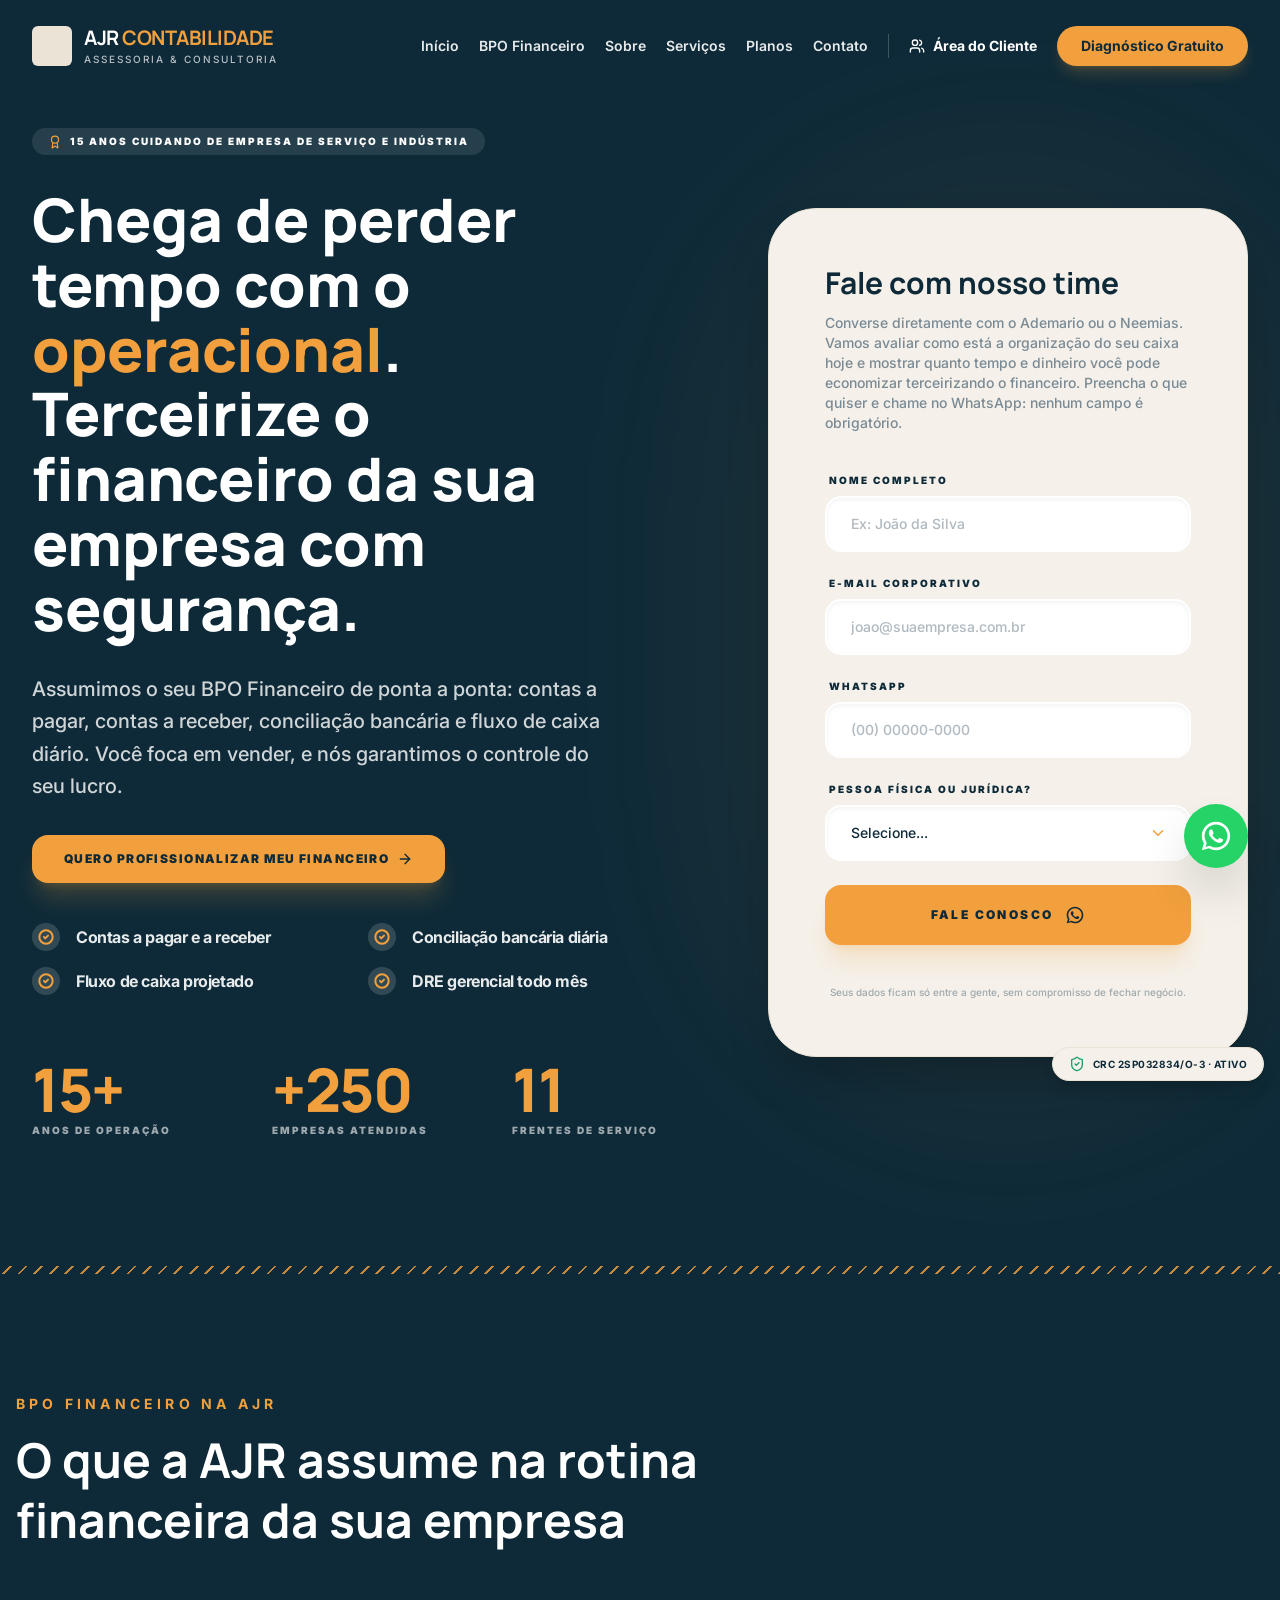
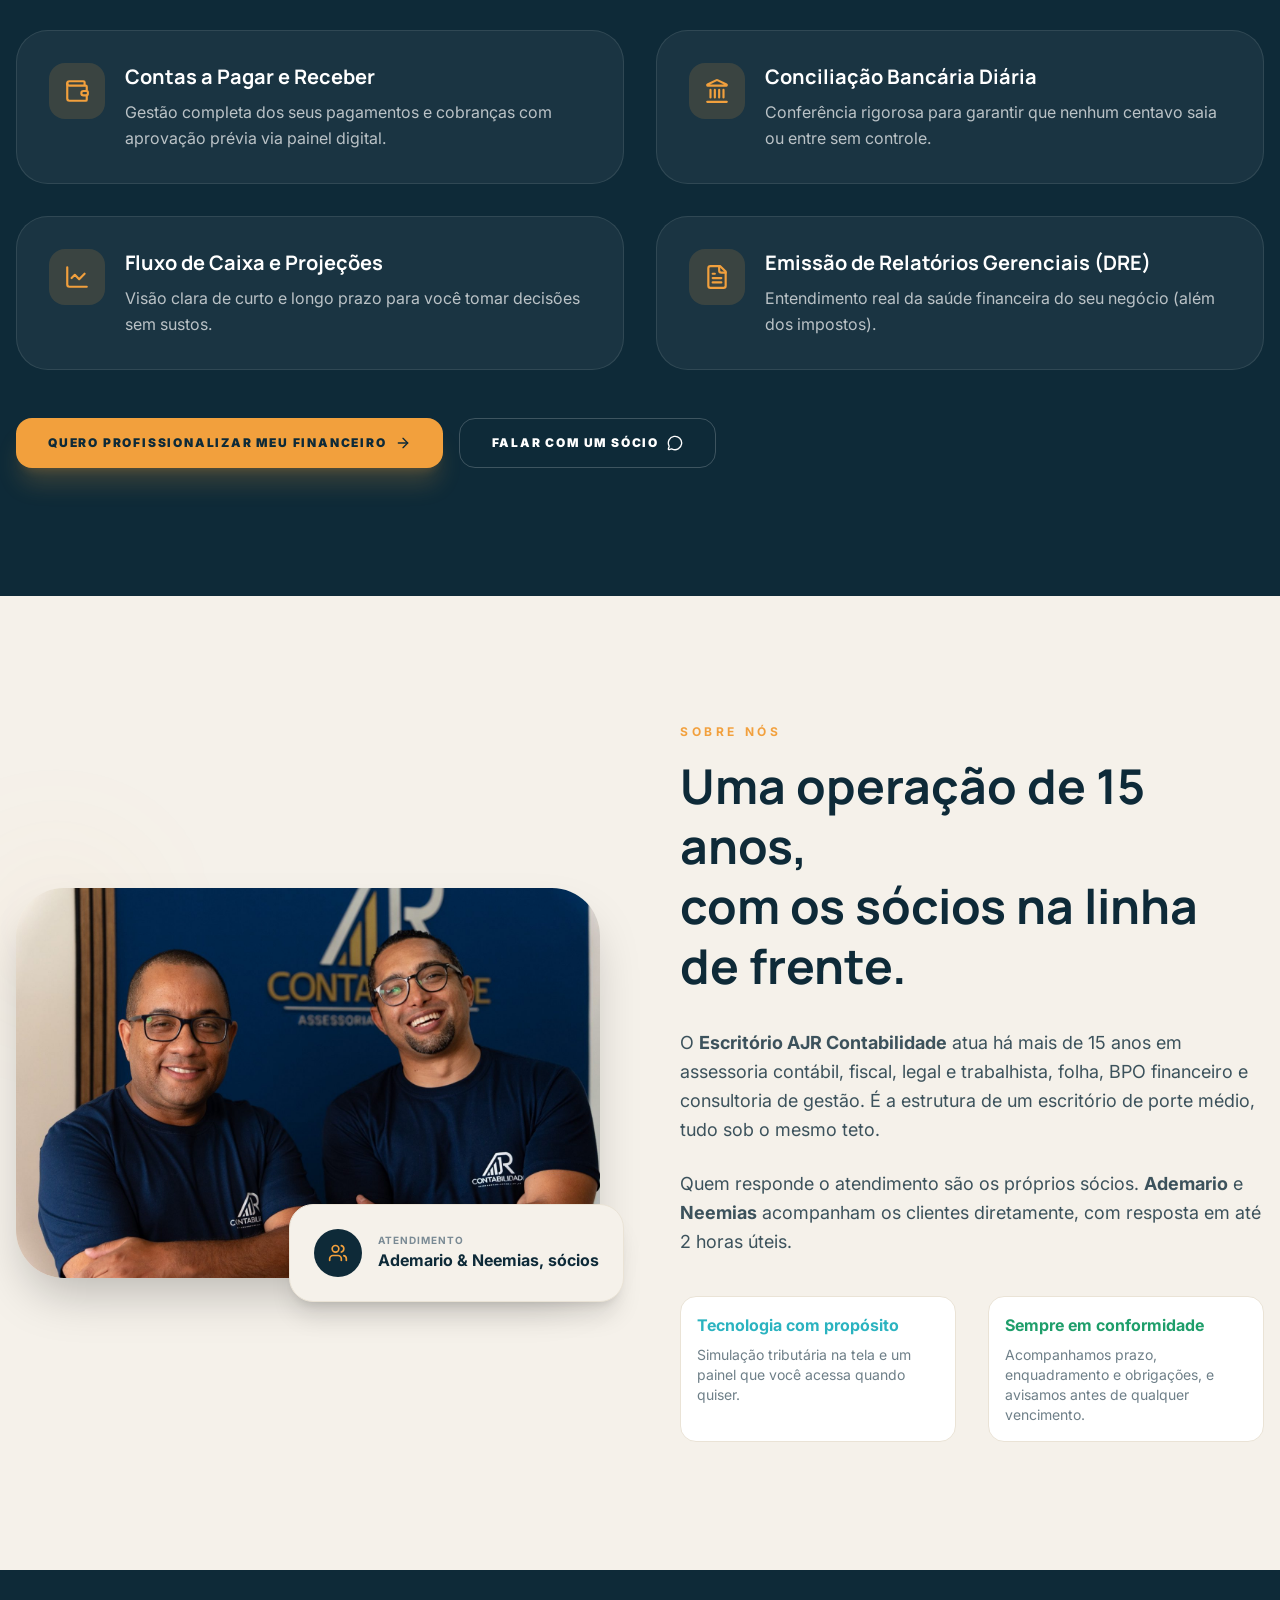
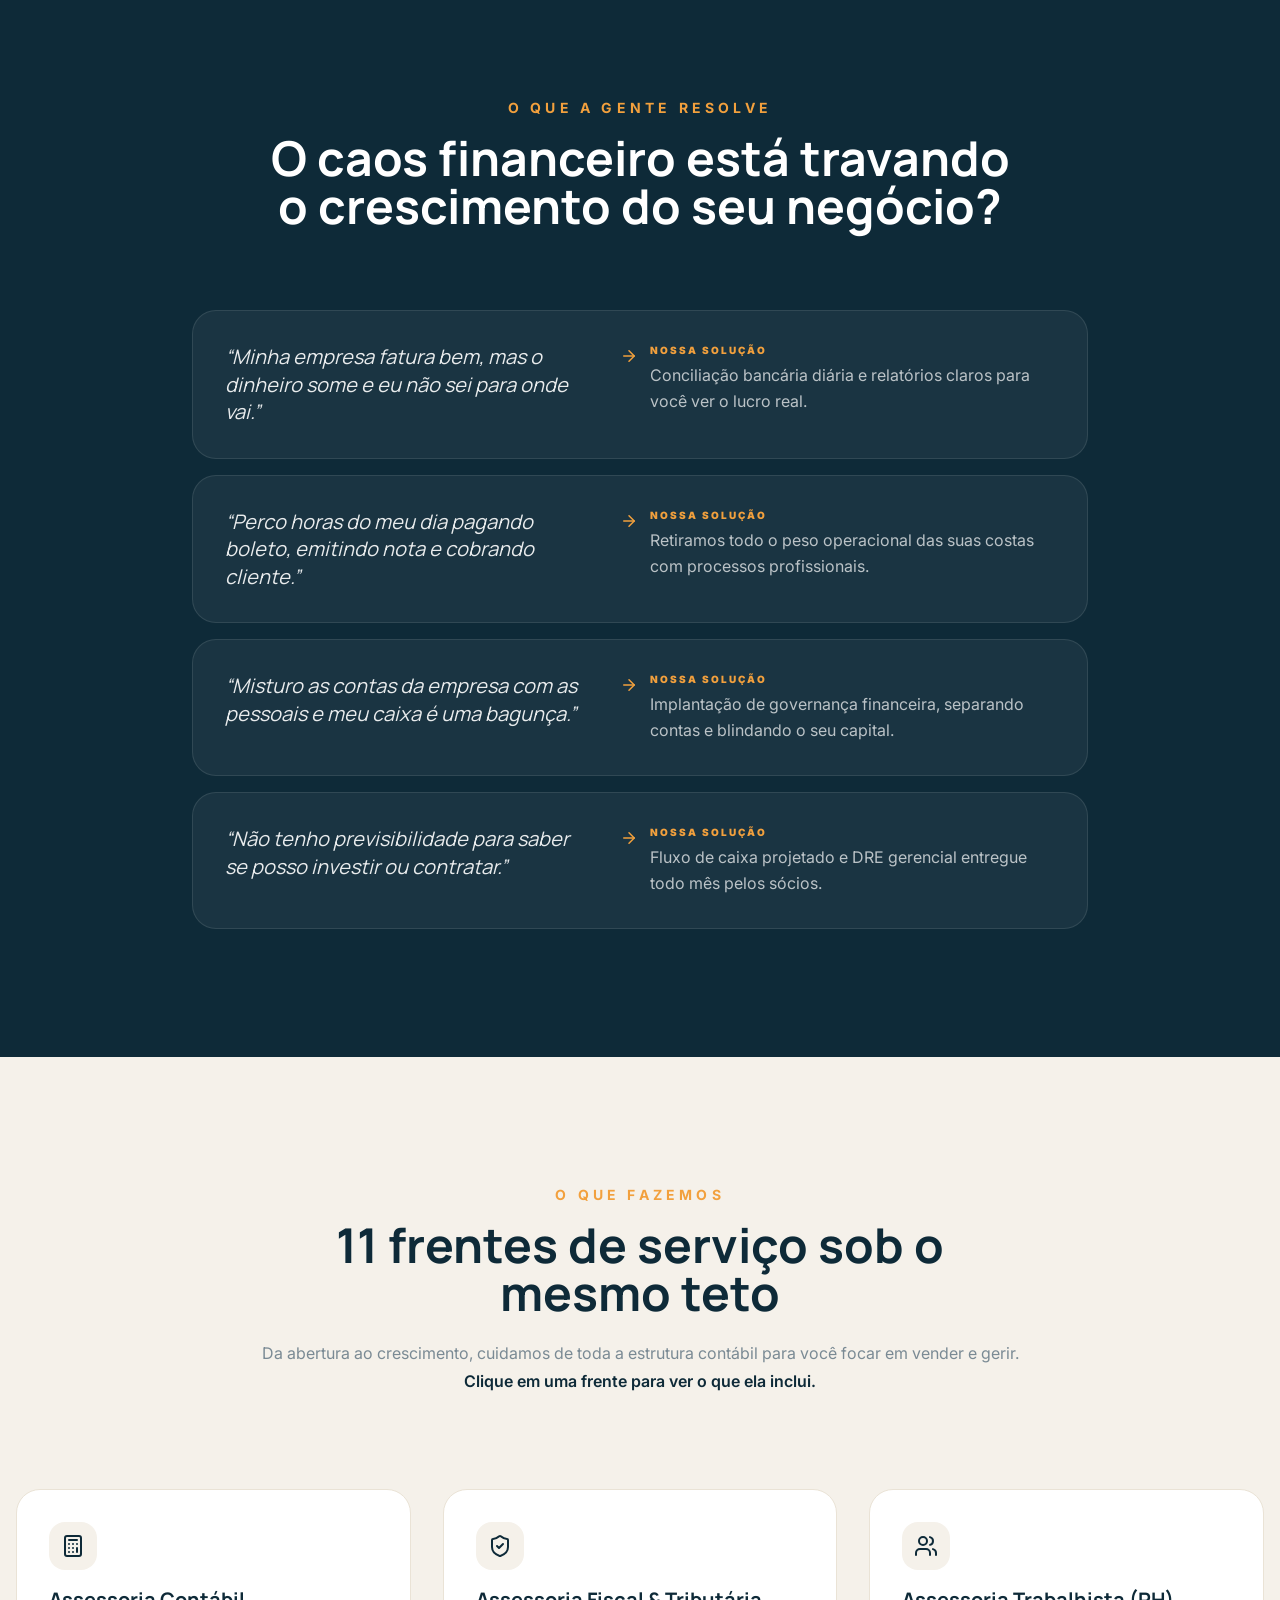
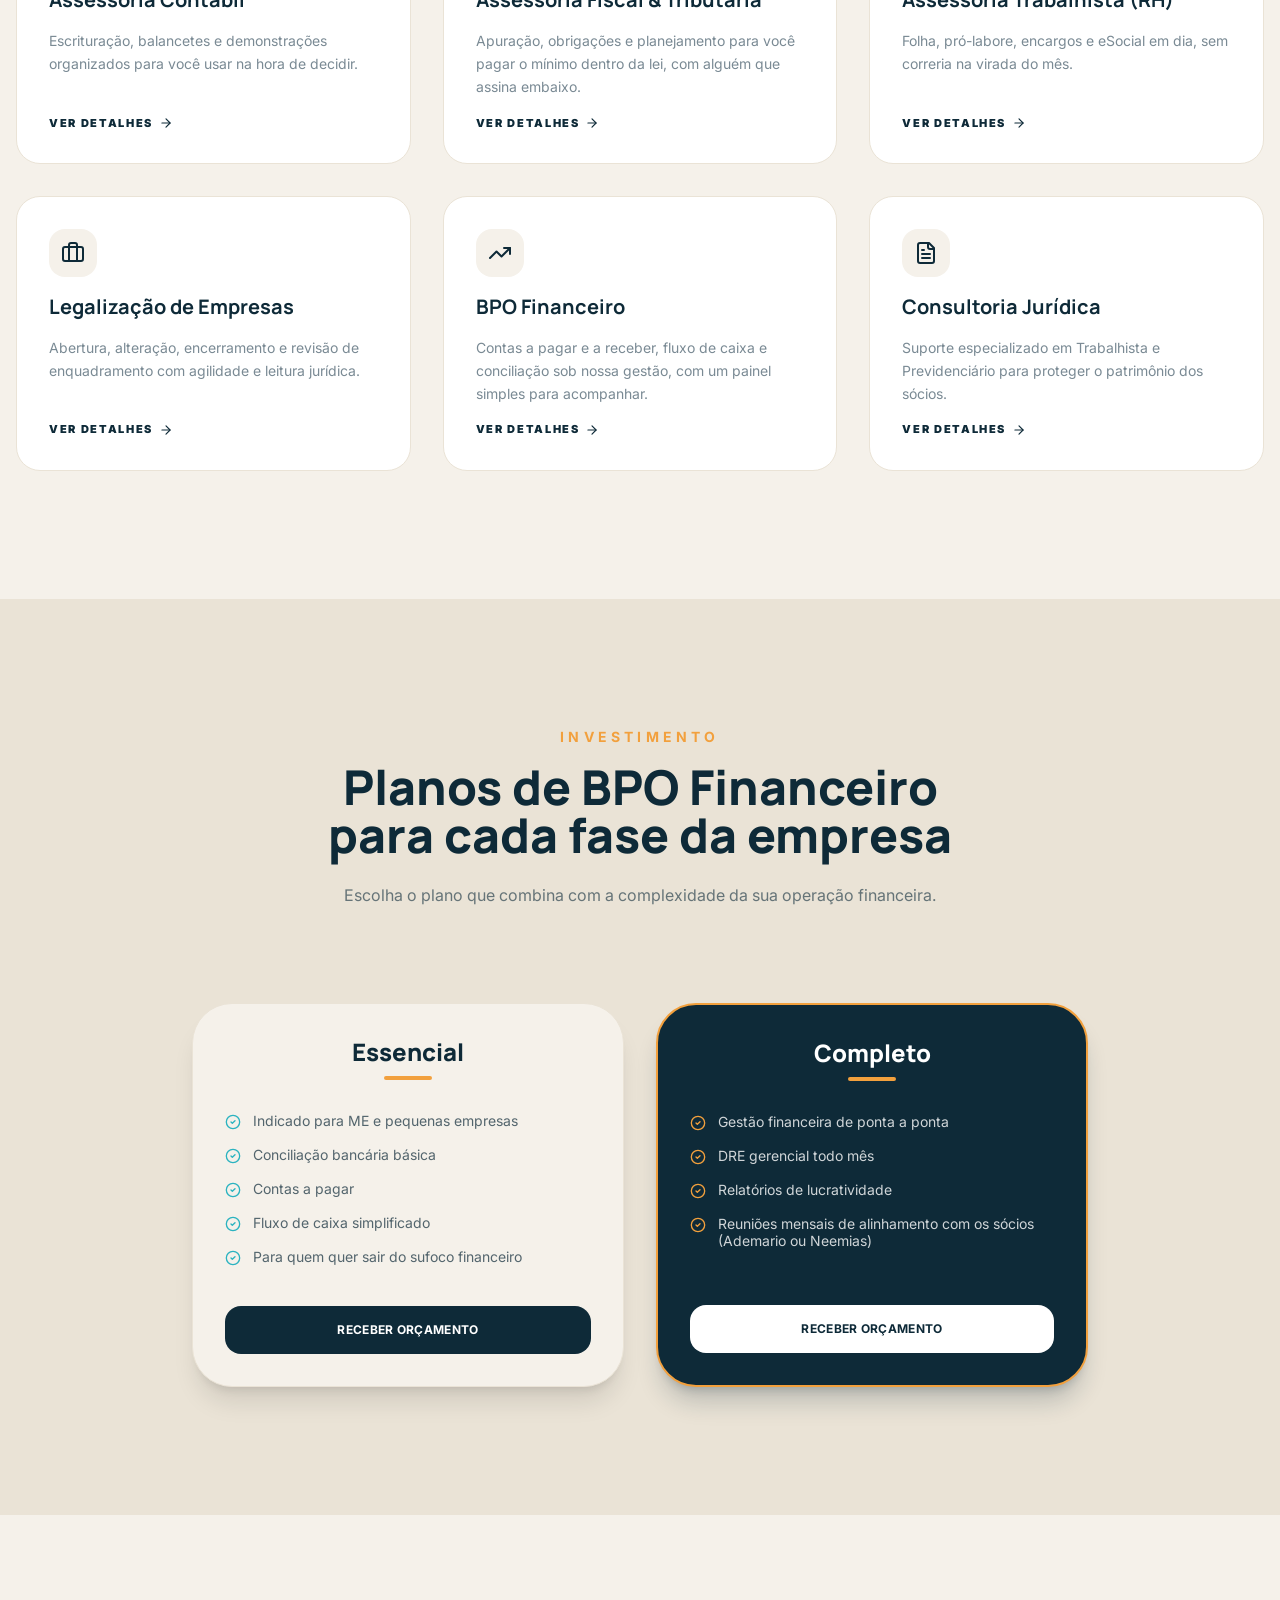
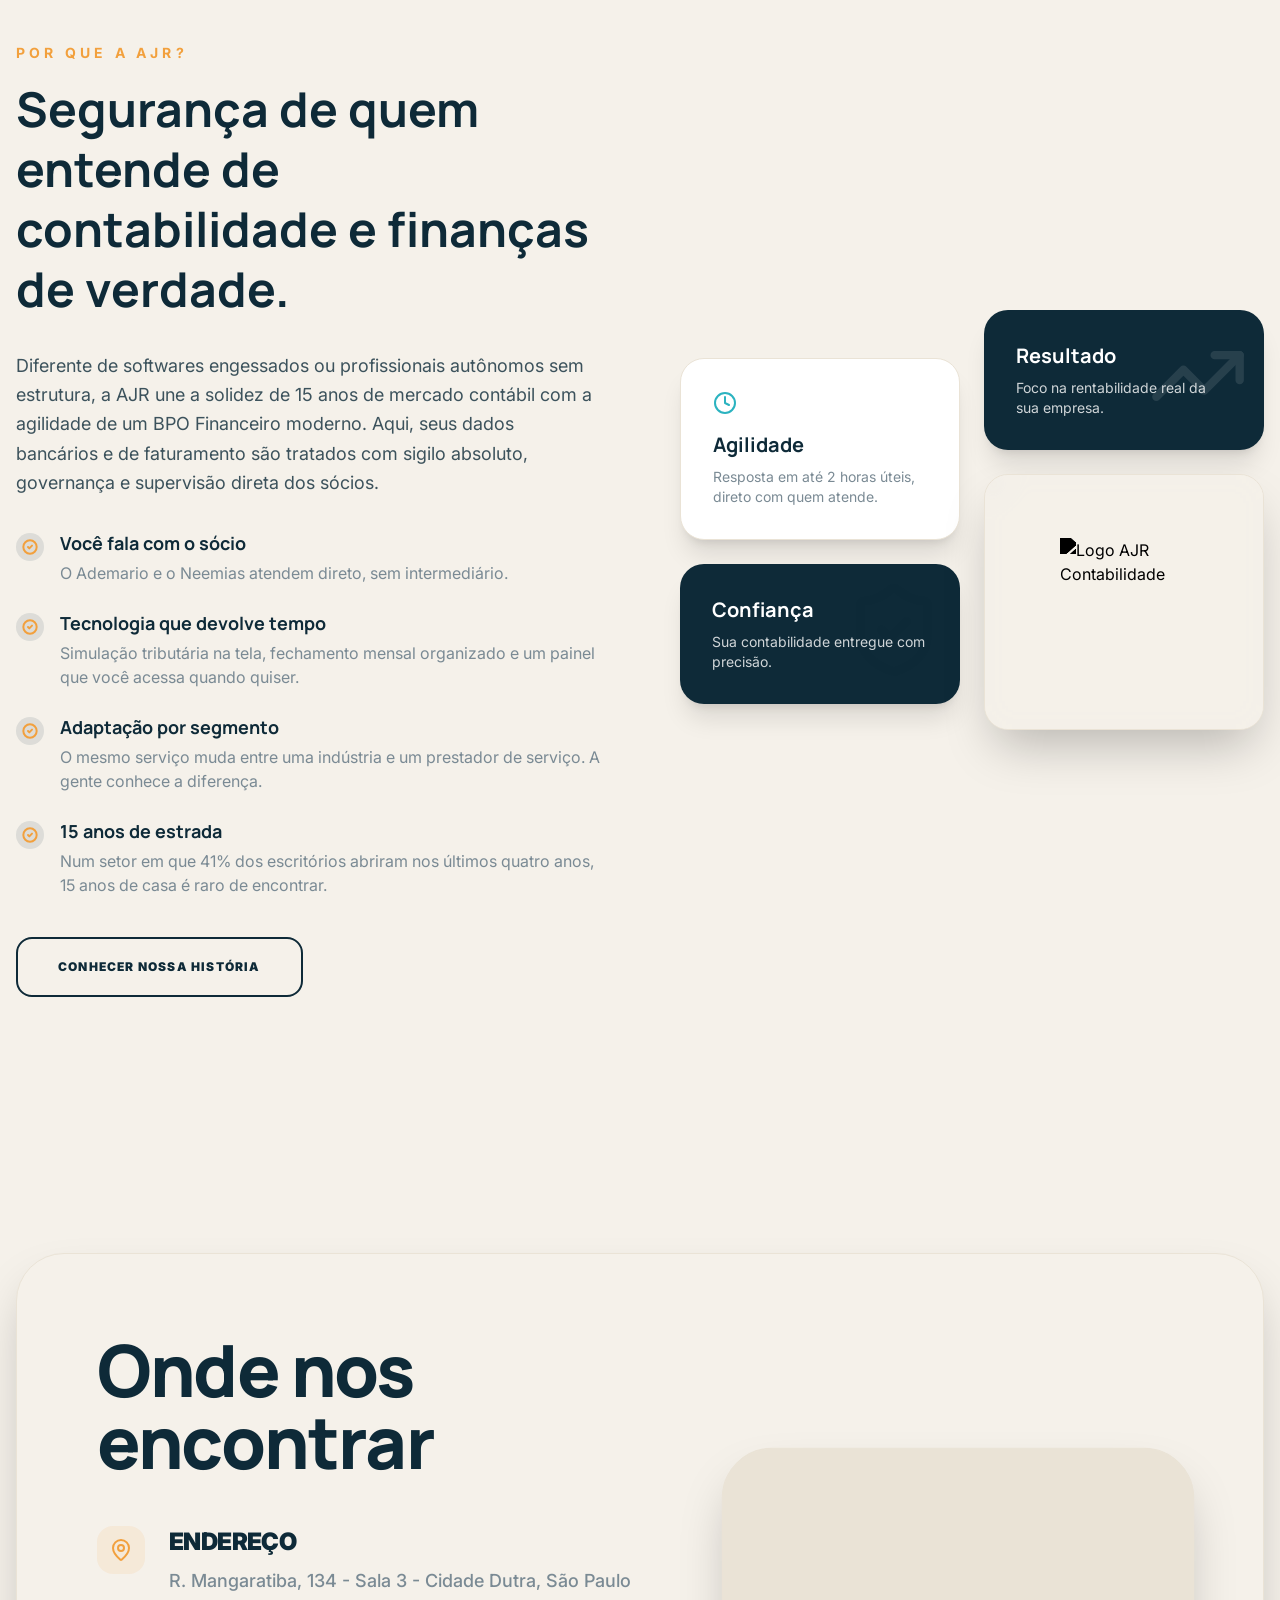
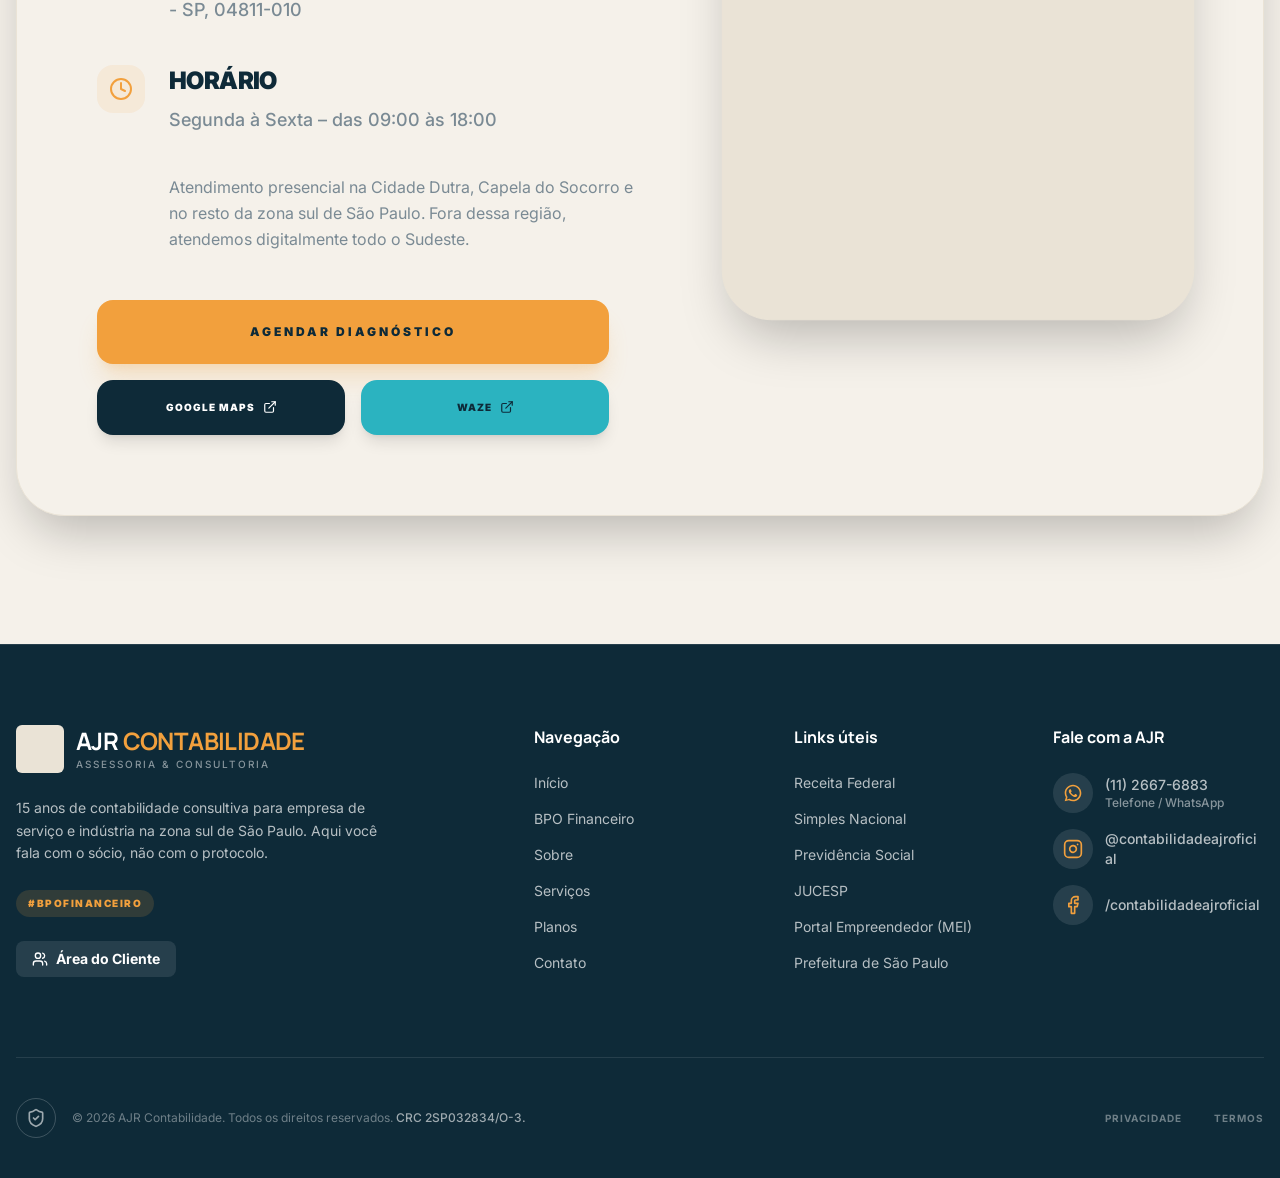
==== commit adaff3b7: "Seção "Sobre nós": nova foto dos sócios (Ademario e Neemias) Substitui a imagem remota (Twitter) por" ====
--- a/docs/index.html
+++ b/docs/index.html
@@ -41,8 +41,8 @@
     <link rel="icon" type="image/png" sizes="16x16" href="./favicon-16x16.png" />
     <link rel="icon" type="image/png" sizes="512x512" href="./favicon.png" />
     <link rel="apple-touch-icon" sizes="180x180" href="./apple-touch-icon.png" />
-    <script type="module" crossorigin src="./assets/index-BLDzvcwN.js"></script>
-    <link rel="stylesheet" crossorigin href="./assets/index-1SMDSk-E.css">
+    <script type="module" crossorigin src="./assets/index-CLaHctkH.js"></script>
+    <link rel="stylesheet" crossorigin href="./assets/index-BY0ptRjn.css">
   </head>
 
   <body>
--- a/docs/assets/index-BY0ptRjn.css
+++ b/docs/assets/index-BY0ptRjn.css
@@ -0,0 +1 @@
+@import"https://fonts.googleapis.com/css2?family=Manrope:wght@400;500;600;700;800&family=Inter:wght@300;400;500;600;700&display=swap";/*! tailwindcss v4.3.3 | MIT License | https://tailwindcss.com */@layer properties{@supports (((-webkit-hyphens:none)) and (not (margin-trim:inline))) or ((-moz-orient:inline) and (not (color:rgb(from red r g b)))){*,:before,:after,::backdrop{--tw-translate-x:0;--tw-translate-y:0;--tw-translate-z:0;--tw-scale-x:1;--tw-scale-y:1;--tw-scale-z:1;--tw-rotate-x:initial;--tw-rotate-y:initial;--tw-rotate-z:initial;--tw-skew-x:initial;--tw-skew-y:initial;--tw-space-y-reverse:0;--tw-border-style:solid;--tw-gradient-position:initial;--tw-gradient-from:#0000;--tw-gradient-via:#0000;--tw-gradient-to:#0000;--tw-gradient-stops:initial;--tw-gradient-via-stops:initial;--tw-gradient-from-position:0%;--tw-gradient-via-position:50%;--tw-gradient-to-position:100%;--tw-leading:initial;--tw-font-weight:initial;--tw-tracking:initial;--tw-shadow:0 0 #0000;--tw-shadow-color:initial;--tw-shadow-alpha:100%;--tw-inset-shadow:0 0 #0000;--tw-inset-shadow-color:initial;--tw-inset-shadow-alpha:100%;--tw-ring-color:initial;--tw-ring-shadow:0 0 #0000;--tw-inset-ring-color:initial;--tw-inset-ring-shadow:0 0 #0000;--tw-ring-inset:initial;--tw-ring-offset-width:0px;--tw-ring-offset-color:#fff;--tw-ring-offset-shadow:0 0 #0000;--tw-blur:initial;--tw-brightness:initial;--tw-contrast:initial;--tw-grayscale:initial;--tw-hue-rotate:initial;--tw-invert:initial;--tw-opacity:initial;--tw-saturate:initial;--tw-sepia:initial;--tw-drop-shadow:initial;--tw-drop-shadow-color:initial;--tw-drop-shadow-alpha:100%;--tw-drop-shadow-size:initial;--tw-backdrop-blur:initial;--tw-backdrop-brightness:initial;--tw-backdrop-contrast:initial;--tw-backdrop-grayscale:initial;--tw-backdrop-hue-rotate:initial;--tw-backdrop-invert:initial;--tw-backdrop-opacity:initial;--tw-backdrop-saturate:initial;--tw-backdrop-sepia:initial;--tw-duration:initial;--tw-ease:initial}}}@layer theme{:root,:host{--font-sans:"Inter", ui-sans-serif, system-ui, sans-serif;--font-serif:"Manrope", "Inter", ui-sans-serif, system-ui, sans-serif;--font-mono:ui-monospace, SFMono-Regular, Menlo, Monaco, Consolas, "Liberation Mono", "Courier New", monospace;--color-black:#000;--color-white:#fff;--spacing:.25rem;--container-sm:24rem;--container-lg:32rem;--container-xl:36rem;--container-2xl:42rem;--container-3xl:48rem;--container-4xl:56rem;--container-6xl:72rem;--container-7xl:80rem;--text-xs:.75rem;--text-xs--line-height:calc(1 / .75);--text-sm:.875rem;--text-sm--line-height:calc(1.25 / .875);--text-base:1rem;--text-base--line-height: 1.5 ;--text-lg:1.125rem;--text-lg--line-height:calc(1.75 / 1.125);--text-xl:1.25rem;--text-xl--line-height:calc(1.75 / 1.25);--text-2xl:1.5rem;--text-2xl--line-height:calc(2 / 1.5);--text-3xl:1.875rem;--text-3xl--line-height: 1.2 ;--text-4xl:2.25rem;--text-4xl--line-height:calc(2.5 / 2.25);--text-5xl:3rem;--text-5xl--line-height:1;--text-6xl:3.75rem;--text-6xl--line-height:1;--text-7xl:4.5rem;--text-7xl--line-height:1;--font-weight-medium:500;--font-weight-semibold:600;--font-weight-bold:700;--font-weight-black:900;--tracking-tight:-.025em;--tracking-wide:.025em;--tracking-wider:.05em;--tracking-widest:.1em;--leading-tight:1.25;--leading-snug:1.375;--leading-relaxed:1.625;--radius-md:.375rem;--radius-lg:.5rem;--radius-xl:.75rem;--radius-2xl:1rem;--radius-3xl:1.5rem;--ease-in:cubic-bezier(.4, 0, 1, 1);--ease-out:cubic-bezier(0, 0, .2, 1);--ease-in-out:cubic-bezier(.4, 0, .2, 1);--animate-pulse:pulse 2s cubic-bezier(.4, 0, .6, 1) infinite;--blur-sm:8px;--blur-md:12px;--blur-2xl:40px;--blur-3xl:64px;--aspect-video:16 / 9;--default-transition-duration:.15s;--default-transition-timing-function:cubic-bezier(.4, 0, .2, 1);--default-font-family:var(--font-sans);--default-mono-font-family:var(--font-mono);--color-natural-bg:#f5f1ea;--color-natural-ink:#0e2a38;--color-natural-primary:#0e2a38;--color-natural-accent:#f2a03d;--color-natural-muted:#7a8a94;--color-natural-surface:#eae3d6;--color-natural-cyan:#2bb3c0;--color-natural-green:#1e9e6a;--animate-pulse-whatsapp:pulse-whatsapp 2s infinite ease-in-out}}@layer base{*,:after,:before,::backdrop{box-sizing:border-box;border:0 solid;margin:0;padding:0}::file-selector-button{box-sizing:border-box;border:0 solid;margin:0;padding:0}html,:host{-webkit-text-size-adjust:100%;-moz-tab-size:4;tab-size:4;line-height:1.5;font-family:var(--default-font-family,-apple-system, BlinkMacSystemFont, "Segoe UI", Roboto, "Helvetica Neue", "Noto Sans", Arial, sans-serif, "Apple Color Emoji", "Segoe UI Emoji", "Segoe UI Symbol", "Noto Color Emoji");font-feature-settings:var(--default-font-feature-settings,normal);font-variation-settings:var(--default-font-variation-settings,normal);-webkit-tap-highlight-color:transparent}hr{height:0;color:inherit;border-top-width:1px}abbr:where([title]){-webkit-text-decoration:underline dotted;text-decoration:underline dotted}h1,h2,h3,h4,h5,h6{font-size:inherit;font-weight:inherit}a{color:inherit;-webkit-text-decoration:inherit;text-decoration:inherit}b,strong{font-weight:bolder}code,kbd,samp,pre{font-family:var(--default-mono-font-family,ui-monospace, SFMono-Regular, Menlo, Monaco, Consolas, "Liberation Mono", "Courier New", monospace);font-feature-settings:var(--default-mono-font-feature-settings,normal);font-variation-settings:var(--default-mono-font-variation-settings,normal);font-size:1em}small{font-size:80%}sub,sup{vertical-align:baseline;font-size:75%;line-height:0;position:relative}sub{bottom:-.25em}sup{top:-.5em}table{text-indent:0;border-color:inherit;border-collapse:collapse}:-moz-focusring:where(:not(iframe)){outline:auto}progress{vertical-align:baseline}summary{display:list-item}ol,ul,menu{list-style:none}img,svg,video,canvas,audio,iframe,embed,object{vertical-align:middle;display:block}img,video{max-width:100%;height:auto}button,input,select,optgroup,textarea{font:inherit;font-feature-settings:inherit;font-variation-settings:inherit;letter-spacing:inherit;color:inherit;opacity:1;background-color:#0000;border-radius:0}::file-selector-button{font:inherit;font-feature-settings:inherit;font-variation-settings:inherit;letter-spacing:inherit;color:inherit;opacity:1;background-color:#0000;border-radius:0}:where(select:is([multiple],[size])) optgroup{font-weight:bolder}:where(select:is([multiple],[size])) optgroup option{padding-inline-start:20px}::file-selector-button{margin-inline-end:4px}::placeholder{opacity:1}@supports (not ((-webkit-appearance:-apple-pay-button))) or (contain-intrinsic-size:1px){::placeholder{color:currentColor}@supports (color:color-mix(in lab,red,red)){::placeholder{color:color-mix(in oklab,currentcolor 50%,transparent)}}}textarea{resize:vertical}::-webkit-search-decoration{-webkit-appearance:none}::-webkit-date-and-time-value{min-height:1lh;text-align:inherit}::-webkit-datetime-edit{display:inline-flex}::-webkit-datetime-edit-fields-wrapper{padding:0}::-webkit-datetime-edit{padding-block:0}::-webkit-datetime-edit-year-field{padding-block:0}::-webkit-datetime-edit-month-field{padding-block:0}::-webkit-datetime-edit-day-field{padding-block:0}::-webkit-datetime-edit-hour-field{padding-block:0}::-webkit-datetime-edit-minute-field{padding-block:0}::-webkit-datetime-edit-second-field{padding-block:0}::-webkit-datetime-edit-millisecond-field{padding-block:0}::-webkit-datetime-edit-meridiem-field{padding-block:0}::-webkit-calendar-picker-indicator{line-height:1}:-moz-ui-invalid{box-shadow:none}button,input:where([type=button],[type=reset],[type=submit]){-webkit-appearance:button;-moz-appearance:button;appearance:button}::file-selector-button{-webkit-appearance:button;-moz-appearance:button;appearance:button}::-webkit-inner-spin-button{height:auto}::-webkit-outer-spin-button{height:auto}[hidden]:where(:not([hidden=until-found])){display:none!important}}@layer components;@layer utilities{.pointer-events-none{pointer-events:none}.visible{visibility:visible}.absolute{position:absolute}.fixed{position:fixed}.relative{position:relative}.sticky{position:sticky}.-inset-4{inset:calc(var(--spacing) * -4)}.-inset-6{inset:calc(var(--spacing) * -6)}.inset-0{top:0;right:0;bottom:0;left:0}.-top-10{top:calc(var(--spacing) * -10)}.top-0{top:0}.top-1\/2{top:50%}.top-6{top:calc(var(--spacing) * 6)}.top-8{top:calc(var(--spacing) * 8)}.-right-4{right:calc(var(--spacing) * -4)}.-right-6{right:calc(var(--spacing) * -6)}.right-0{right:0}.right-5{right:calc(var(--spacing) * 5)}.right-6{right:calc(var(--spacing) * 6)}.right-8{right:calc(var(--spacing) * 8)}.-bottom-6{bottom:calc(var(--spacing) * -6)}.bottom-1{bottom:var(--spacing)}.bottom-5{bottom:calc(var(--spacing) * 5)}.-left-10{left:calc(var(--spacing) * -10)}.left-0{left:0}.-z-10{z-index:-10}.z-0{z-index:0}.z-10{z-index:10}.z-20{z-index:20}.z-40{z-index:40}.z-50{z-index:50}.z-\[100\]{z-index:100}.z-\[110\]{z-index:110}.z-\[120\]{z-index:120}.order-1{order:1}.order-2{order:2}.float-right{float:right}.clear-both{clear:both}.container{width:100%}@media(min-width:40rem){.container{max-width:40rem}}@media(min-width:48rem){.container{max-width:48rem}}@media(min-width:64rem){.container{max-width:64rem}}@media(min-width:80rem){.container{max-width:80rem}}@media(min-width:96rem){.container{max-width:96rem}}.mx-auto{margin-inline:auto}.mt-0\.5{margin-top:calc(var(--spacing) * .5)}.mt-1{margin-top:var(--spacing)}.mt-2{margin-top:calc(var(--spacing) * 2)}.mt-6{margin-top:calc(var(--spacing) * 6)}.mt-8{margin-top:calc(var(--spacing) * 8)}.mt-10{margin-top:calc(var(--spacing) * 10)}.mt-12{margin-top:calc(var(--spacing) * 12)}.mt-auto{margin-top:auto}.mb-1{margin-bottom:var(--spacing)}.mb-1\.5{margin-bottom:calc(var(--spacing) * 1.5)}.mb-2{margin-bottom:calc(var(--spacing) * 2)}.mb-4{margin-bottom:calc(var(--spacing) * 4)}.mb-6{margin-bottom:calc(var(--spacing) * 6)}.mb-8{margin-bottom:calc(var(--spacing) * 8)}.mb-10{margin-bottom:calc(var(--spacing) * 10)}.mb-12{margin-bottom:calc(var(--spacing) * 12)}.mb-14{margin-bottom:calc(var(--spacing) * 14)}.mb-16{margin-bottom:calc(var(--spacing) * 16)}.mb-20{margin-bottom:calc(var(--spacing) * 20)}.ml-1{margin-left:var(--spacing)}.block{display:block}.contents{display:contents}.flex{display:flex}.grid{display:grid}.hidden{display:none}.inline{display:inline}.inline-block{display:inline-block}.inline-flex{display:inline-flex}.aspect-\[3\/2\]{aspect-ratio:3/2}.aspect-\[4\/5\]{aspect-ratio:4/5}.aspect-video{aspect-ratio:var(--aspect-video)}.h-1{height:var(--spacing)}.h-1\.5{height:calc(var(--spacing) * 1.5)}.h-2{height:calc(var(--spacing) * 2)}.h-6{height:calc(var(--spacing) * 6)}.h-7{height:calc(var(--spacing) * 7)}.h-8{height:calc(var(--spacing) * 8)}.h-10{height:calc(var(--spacing) * 10)}.h-11{height:calc(var(--spacing) * 11)}.h-12{height:calc(var(--spacing) * 12)}.h-14{height:calc(var(--spacing) * 14)}.h-16{height:calc(var(--spacing) * 16)}.h-28{height:calc(var(--spacing) * 28)}.h-40{height:calc(var(--spacing) * 40)}.h-48{height:calc(var(--spacing) * 48)}.h-full{height:100%}.max-h-\[90vh\]{max-height:90vh}.min-h-screen{min-height:100vh}.w-7{width:calc(var(--spacing) * 7)}.w-8{width:calc(var(--spacing) * 8)}.w-10{width:calc(var(--spacing) * 10)}.w-11{width:calc(var(--spacing) * 11)}.w-12{width:calc(var(--spacing) * 12)}.w-14{width:calc(var(--spacing) * 14)}.w-16{width:calc(var(--spacing) * 16)}.w-24{width:calc(var(--spacing) * 24)}.w-28{width:calc(var(--spacing) * 28)}.w-40{width:calc(var(--spacing) * 40)}.w-full{width:100%}.w-px{width:1px}.max-w-2xl{max-width:var(--container-2xl)}.max-w-3xl{max-width:var(--container-3xl)}.max-w-4xl{max-width:var(--container-4xl)}.max-w-6xl{max-width:var(--container-6xl)}.max-w-7xl{max-width:var(--container-7xl)}.max-w-lg{max-width:var(--container-lg)}.max-w-sm{max-width:var(--container-sm)}.max-w-xl{max-width:var(--container-xl)}.flex-1{flex:1}.flex-shrink-0{flex-shrink:0}.flex-grow{flex-grow:1}.-translate-y-1\/2{--tw-translate-y: -50% ;translate:var(--tw-translate-x) var(--tw-translate-y)}.scale-105{--tw-scale-x:105%;--tw-scale-y:105%;--tw-scale-z:105%;scale:var(--tw-scale-x) var(--tw-scale-y)}.transform{transform:var(--tw-rotate-x,) var(--tw-rotate-y,) var(--tw-rotate-z,) var(--tw-skew-x,) var(--tw-skew-y,)}.animate-pulse{animation:var(--animate-pulse)}.animate-pulse-whatsapp{animation:var(--animate-pulse-whatsapp)}.cursor-default{cursor:default}.cursor-pointer{cursor:pointer}.resize{resize:both}.appearance-none{-webkit-appearance:none;-moz-appearance:none;appearance:none}.grid-cols-1{grid-template-columns:repeat(1,minmax(0,1fr))}.grid-cols-3{grid-template-columns:repeat(3,minmax(0,1fr))}.flex-col{flex-direction:column}.flex-nowrap{flex-wrap:nowrap}.flex-wrap{flex-wrap:wrap}.items-center{align-items:center}.items-start{align-items:flex-start}.justify-between{justify-content:space-between}.justify-center{justify-content:center}.gap-1\.5{gap:calc(var(--spacing) * 1.5)}.gap-2{gap:calc(var(--spacing) * 2)}.gap-3{gap:calc(var(--spacing) * 3)}.gap-4{gap:calc(var(--spacing) * 4)}.gap-5{gap:calc(var(--spacing) * 5)}.gap-6{gap:calc(var(--spacing) * 6)}.gap-8{gap:calc(var(--spacing) * 8)}.gap-12{gap:calc(var(--spacing) * 12)}:where(.space-y-3>:not(:last-child)){--tw-space-y-reverse:0;margin-block-start:calc(calc(var(--spacing) * 3) * var(--tw-space-y-reverse));margin-block-end:calc(calc(var(--spacing) * 3) * calc(1 - var(--tw-space-y-reverse)))}:where(.space-y-4>:not(:last-child)){--tw-space-y-reverse:0;margin-block-start:calc(calc(var(--spacing) * 4) * var(--tw-space-y-reverse));margin-block-end:calc(calc(var(--spacing) * 4) * calc(1 - var(--tw-space-y-reverse)))}:where(.space-y-5>:not(:last-child)){--tw-space-y-reverse:0;margin-block-start:calc(calc(var(--spacing) * 5) * var(--tw-space-y-reverse));margin-block-end:calc(calc(var(--spacing) * 5) * calc(1 - var(--tw-space-y-reverse)))}:where(.space-y-6>:not(:last-child)){--tw-space-y-reverse:0;margin-block-start:calc(calc(var(--spacing) * 6) * var(--tw-space-y-reverse));margin-block-end:calc(calc(var(--spacing) * 6) * calc(1 - var(--tw-space-y-reverse)))}.gap-x-8{column-gap:calc(var(--spacing) * 8)}.gap-y-4{row-gap:calc(var(--spacing) * 4)}.overflow-hidden{overflow:hidden}.overflow-y-auto{overflow-y:auto}.rounded-2xl{border-radius:var(--radius-2xl)}.rounded-3xl{border-radius:var(--radius-3xl)}.rounded-\[2\.5rem\]{border-radius:2.5rem}.rounded-\[2rem\]{border-radius:2rem}.rounded-\[3rem\]{border-radius:3rem}.rounded-full{border-radius:3.40282e38px}.rounded-lg{border-radius:var(--radius-lg)}.rounded-md{border-radius:var(--radius-md)}.rounded-xl{border-radius:var(--radius-xl)}.border{border-style:var(--tw-border-style);border-width:1px}.border-2{border-style:var(--tw-border-style);border-width:2px}.border-x{border-inline-style:var(--tw-border-style);border-inline-width:1px}.border-t{border-top-style:var(--tw-border-style);border-top-width:1px}.border-natural-accent{border-color:var(--color-natural-accent)}.border-natural-accent\/40{border-color:#f2a03d66}@supports (color:color-mix(in lab,red,red)){.border-natural-accent\/40{border-color:color-mix(in oklab,var(--color-natural-accent) 40%,transparent)}}.border-natural-primary{border-color:var(--color-natural-primary)}.border-natural-primary\/20{border-color:#0e2a3833}@supports (color:color-mix(in lab,red,red)){.border-natural-primary\/20{border-color:color-mix(in oklab,var(--color-natural-primary) 20%,transparent)}}.border-natural-surface{border-color:var(--color-natural-surface)}.border-transparent{border-color:#0000}.border-white\/10{border-color:#ffffff1a}@supports (color:color-mix(in lab,red,red)){.border-white\/10{border-color:color-mix(in oklab,var(--color-white) 10%,transparent)}}.border-white\/20{border-color:#fff3}@supports (color:color-mix(in lab,red,red)){.border-white\/20{border-color:color-mix(in oklab,var(--color-white) 20%,transparent)}}.bg-\[\#25D366\]{background-color:#25d366}.bg-natural-accent{background-color:var(--color-natural-accent)}.bg-natural-accent\/10{background-color:#f2a03d1a}@supports (color:color-mix(in lab,red,red)){.bg-natural-accent\/10{background-color:color-mix(in oklab,var(--color-natural-accent) 10%,transparent)}}.bg-natural-accent\/15{background-color:#f2a03d26}@supports (color:color-mix(in lab,red,red)){.bg-natural-accent\/15{background-color:color-mix(in oklab,var(--color-natural-accent) 15%,transparent)}}.bg-natural-accent\/20{background-color:#f2a03d33}@supports (color:color-mix(in lab,red,red)){.bg-natural-accent\/20{background-color:color-mix(in oklab,var(--color-natural-accent) 20%,transparent)}}.bg-natural-accent\/40{background-color:#f2a03d66}@supports (color:color-mix(in lab,red,red)){.bg-natural-accent\/40{background-color:color-mix(in oklab,var(--color-natural-accent) 40%,transparent)}}.bg-natural-bg{background-color:var(--color-natural-bg)}.bg-natural-bg\/70{background-color:#f5f1eab3}@supports (color:color-mix(in lab,red,red)){.bg-natural-bg\/70{background-color:color-mix(in oklab,var(--color-natural-bg) 70%,transparent)}}.bg-natural-bg\/85{background-color:#f5f1ead9}@supports (color:color-mix(in lab,red,red)){.bg-natural-bg\/85{background-color:color-mix(in oklab,var(--color-natural-bg) 85%,transparent)}}.bg-natural-cyan{background-color:var(--color-natural-cyan)}.bg-natural-green{background-color:var(--color-natural-green)}.bg-natural-green\/15{background-color:#1e9e6a26}@supports (color:color-mix(in lab,red,red)){.bg-natural-green\/15{background-color:color-mix(in oklab,var(--color-natural-green) 15%,transparent)}}.bg-natural-primary{background-color:var(--color-natural-primary)}.bg-natural-primary\/10{background-color:#0e2a381a}@supports (color:color-mix(in lab,red,red)){.bg-natural-primary\/10{background-color:color-mix(in oklab,var(--color-natural-primary) 10%,transparent)}}.bg-natural-primary\/80{background-color:#0e2a38cc}@supports (color:color-mix(in lab,red,red)){.bg-natural-primary\/80{background-color:color-mix(in oklab,var(--color-natural-primary) 80%,transparent)}}.bg-natural-primary\/85{background-color:#0e2a38d9}@supports (color:color-mix(in lab,red,red)){.bg-natural-primary\/85{background-color:color-mix(in oklab,var(--color-natural-primary) 85%,transparent)}}.bg-natural-primary\/90{background-color:#0e2a38e6}@supports (color:color-mix(in lab,red,red)){.bg-natural-primary\/90{background-color:color-mix(in oklab,var(--color-natural-primary) 90%,transparent)}}.bg-natural-surface{background-color:var(--color-natural-surface)}.bg-transparent{background-color:#0000}.bg-white{background-color:var(--color-white)}.bg-white\/5{background-color:#ffffff0d}@supports (color:color-mix(in lab,red,red)){.bg-white\/5{background-color:color-mix(in oklab,var(--color-white) 5%,transparent)}}.bg-white\/10{background-color:#ffffff1a}@supports (color:color-mix(in lab,red,red)){.bg-white\/10{background-color:color-mix(in oklab,var(--color-white) 10%,transparent)}}.bg-white\/15{background-color:#ffffff26}@supports (color:color-mix(in lab,red,red)){.bg-white\/15{background-color:color-mix(in oklab,var(--color-white) 15%,transparent)}}.bg-white\/20{background-color:#fff3}@supports (color:color-mix(in lab,red,red)){.bg-white\/20{background-color:color-mix(in oklab,var(--color-white) 20%,transparent)}}.bg-gradient-to-b{--tw-gradient-position:to bottom in oklab;background-image:linear-gradient(var(--tw-gradient-stops))}.from-natural-primary\/80{--tw-gradient-from:#0e2a38cc}@supports (color:color-mix(in lab,red,red)){.from-natural-primary\/80{--tw-gradient-from:color-mix(in oklab, var(--color-natural-primary) 80%, transparent)}}.from-natural-primary\/80{--tw-gradient-stops:var(--tw-gradient-via-stops,var(--tw-gradient-position), var(--tw-gradient-from) var(--tw-gradient-from-position), var(--tw-gradient-to) var(--tw-gradient-to-position))}.via-natural-primary\/60{--tw-gradient-via:#0e2a3899}@supports (color:color-mix(in lab,red,red)){.via-natural-primary\/60{--tw-gradient-via:color-mix(in oklab, var(--color-natural-primary) 60%, transparent)}}.via-natural-primary\/60{--tw-gradient-via-stops:var(--tw-gradient-position), var(--tw-gradient-from) var(--tw-gradient-from-position), var(--tw-gradient-via) var(--tw-gradient-via-position), var(--tw-gradient-to) var(--tw-gradient-to-position);--tw-gradient-stops:var(--tw-gradient-via-stops)}.to-natural-primary{--tw-gradient-to:var(--color-natural-primary);--tw-gradient-stops:var(--tw-gradient-via-stops,var(--tw-gradient-position), var(--tw-gradient-from) var(--tw-gradient-from-position), var(--tw-gradient-to) var(--tw-gradient-to-position))}.object-contain{object-fit:contain}.object-cover{object-fit:cover}.object-right{object-position:right}.p-2{padding:calc(var(--spacing) * 2)}.p-3{padding:calc(var(--spacing) * 3)}.p-4{padding:calc(var(--spacing) * 4)}.p-5{padding:calc(var(--spacing) * 5)}.p-6{padding:calc(var(--spacing) * 6)}.p-7{padding:calc(var(--spacing) * 7)}.p-8{padding:calc(var(--spacing) * 8)}.px-2{padding-inline:calc(var(--spacing) * 2)}.px-3{padding-inline:calc(var(--spacing) * 3)}.px-4{padding-inline:calc(var(--spacing) * 4)}.px-5{padding-inline:calc(var(--spacing) * 5)}.px-6{padding-inline:calc(var(--spacing) * 6)}.px-8{padding-inline:calc(var(--spacing) * 8)}.px-10{padding-inline:calc(var(--spacing) * 10)}.py-1\.5{padding-block:calc(var(--spacing) * 1.5)}.py-2{padding-block:calc(var(--spacing) * 2)}.py-2\.5{padding-block:calc(var(--spacing) * 2.5)}.py-3{padding-block:calc(var(--spacing) * 3)}.py-4{padding-block:calc(var(--spacing) * 4)}.py-5{padding-block:calc(var(--spacing) * 5)}.py-6{padding-block:calc(var(--spacing) * 6)}.py-12{padding-block:calc(var(--spacing) * 12)}.py-16{padding-block:calc(var(--spacing) * 16)}.py-20{padding-block:calc(var(--spacing) * 20)}.pt-4{padding-top:calc(var(--spacing) * 4)}.pt-8{padding-top:calc(var(--spacing) * 8)}.pt-10{padding-top:calc(var(--spacing) * 10)}.pt-20{padding-top:calc(var(--spacing) * 20)}.pt-32{padding-top:calc(var(--spacing) * 32)}.pr-10{padding-right:calc(var(--spacing) * 10)}.pb-10{padding-bottom:calc(var(--spacing) * 10)}.pb-16{padding-bottom:calc(var(--spacing) * 16)}.text-center{text-align:center}.text-left{text-align:left}.font-sans{font-family:var(--font-sans)}.font-serif{font-family:var(--font-serif)}.text-2xl{font-size:var(--text-2xl);line-height:var(--tw-leading,var(--text-2xl--line-height))}.text-3xl{font-size:var(--text-3xl);line-height:var(--tw-leading,var(--text-3xl--line-height))}.text-4xl{font-size:var(--text-4xl);line-height:var(--tw-leading,var(--text-4xl--line-height))}.text-base{font-size:var(--text-base);line-height:var(--tw-leading,var(--text-base--line-height))}.text-lg{font-size:var(--text-lg);line-height:var(--tw-leading,var(--text-lg--line-height))}.text-sm{font-size:var(--text-sm);line-height:var(--tw-leading,var(--text-sm--line-height))}.text-xl{font-size:var(--text-xl);line-height:var(--tw-leading,var(--text-xl--line-height))}.text-xs{font-size:var(--text-xs);line-height:var(--tw-leading,var(--text-xs--line-height))}.text-\[8px\]{font-size:8px}.text-\[10px\]{font-size:10px}.text-\[11px\]{font-size:11px}.leading-\[1\.1\]{--tw-leading:1.1;line-height:1.1}.leading-relaxed{--tw-leading:var(--leading-relaxed);line-height:var(--leading-relaxed)}.leading-snug{--tw-leading:var(--leading-snug);line-height:var(--leading-snug)}.leading-tight{--tw-leading:var(--leading-tight);line-height:var(--leading-tight)}.font-black{--tw-font-weight:var(--font-weight-black);font-weight:var(--font-weight-black)}.font-bold{--tw-font-weight:var(--font-weight-bold);font-weight:var(--font-weight-bold)}.font-medium{--tw-font-weight:var(--font-weight-medium);font-weight:var(--font-weight-medium)}.font-semibold{--tw-font-weight:var(--font-weight-semibold);font-weight:var(--font-weight-semibold)}.tracking-\[0\.1em\]{--tw-tracking:.1em;letter-spacing:.1em}.tracking-\[0\.2em\]{--tw-tracking:.2em;letter-spacing:.2em}.tracking-\[0\.3em\]{--tw-tracking:.3em;letter-spacing:.3em}.tracking-\[0\.12em\]{--tw-tracking:.12em;letter-spacing:.12em}.tracking-\[0\.15em\]{--tw-tracking:.15em;letter-spacing:.15em}.tracking-\[0\.25em\]{--tw-tracking:.25em;letter-spacing:.25em}.tracking-tight{--tw-tracking:var(--tracking-tight);letter-spacing:var(--tracking-tight)}.tracking-wide{--tw-tracking:var(--tracking-wide);letter-spacing:var(--tracking-wide)}.tracking-wider{--tw-tracking:var(--tracking-wider);letter-spacing:var(--tracking-wider)}.tracking-widest{--tw-tracking:var(--tracking-widest);letter-spacing:var(--tracking-widest)}.break-all{word-break:break-all}.whitespace-nowrap{white-space:nowrap}.text-natural-accent{color:var(--color-natural-accent)}.text-natural-cyan{color:var(--color-natural-cyan)}.text-natural-green{color:var(--color-natural-green)}.text-natural-ink{color:var(--color-natural-ink)}.text-natural-ink\/60{color:#0e2a3899}@supports (color:color-mix(in lab,red,red)){.text-natural-ink\/60{color:color-mix(in oklab,var(--color-natural-ink) 60%,transparent)}}.text-natural-ink\/70{color:#0e2a38b3}@supports (color:color-mix(in lab,red,red)){.text-natural-ink\/70{color:color-mix(in oklab,var(--color-natural-ink) 70%,transparent)}}.text-natural-ink\/80{color:#0e2a38cc}@supports (color:color-mix(in lab,red,red)){.text-natural-ink\/80{color:color-mix(in oklab,var(--color-natural-ink) 80%,transparent)}}.text-natural-muted{color:var(--color-natural-muted)}.text-natural-primary{color:var(--color-natural-primary)}.text-natural-primary\/60{color:#0e2a3899}@supports (color:color-mix(in lab,red,red)){.text-natural-primary\/60{color:color-mix(in oklab,var(--color-natural-primary) 60%,transparent)}}.text-white{color:var(--color-white)}.text-white\/40{color:#fff6}@supports (color:color-mix(in lab,red,red)){.text-white\/40{color:color-mix(in oklab,var(--color-white) 40%,transparent)}}.text-white\/50{color:#ffffff80}@supports (color:color-mix(in lab,red,red)){.text-white\/50{color:color-mix(in oklab,var(--color-white) 50%,transparent)}}.text-white\/60{color:#fff9}@supports (color:color-mix(in lab,red,red)){.text-white\/60{color:color-mix(in oklab,var(--color-white) 60%,transparent)}}.text-white\/70{color:#ffffffb3}@supports (color:color-mix(in lab,red,red)){.text-white\/70{color:color-mix(in oklab,var(--color-white) 70%,transparent)}}.text-white\/80{color:#fffc}@supports (color:color-mix(in lab,red,red)){.text-white\/80{color:color-mix(in oklab,var(--color-white) 80%,transparent)}}.text-white\/90{color:#ffffffe6}@supports (color:color-mix(in lab,red,red)){.text-white\/90{color:color-mix(in oklab,var(--color-white) 90%,transparent)}}.uppercase{text-transform:uppercase}.italic{font-style:italic}.underline{text-decoration-line:underline}.opacity-0{opacity:0}.opacity-10{opacity:.1}.opacity-30{opacity:.3}.opacity-40{opacity:.4}.opacity-50{opacity:.5}.opacity-70{opacity:.7}.opacity-80{opacity:.8}.opacity-90{opacity:.9}.shadow-2xl{--tw-shadow:0 25px 50px -12px var(--tw-shadow-color,#00000040);box-shadow:var(--tw-inset-shadow),var(--tw-inset-ring-shadow),var(--tw-ring-offset-shadow),var(--tw-ring-shadow),var(--tw-shadow)}.shadow-inner{--tw-shadow:inset 0 2px 4px 0 var(--tw-shadow-color,#0000000d);box-shadow:var(--tw-inset-shadow),var(--tw-inset-ring-shadow),var(--tw-ring-offset-shadow),var(--tw-ring-shadow),var(--tw-shadow)}.shadow-lg{--tw-shadow:0 10px 15px -3px var(--tw-shadow-color,#0000001a), 0 4px 6px -4px var(--tw-shadow-color,#0000001a);box-shadow:var(--tw-inset-shadow),var(--tw-inset-ring-shadow),var(--tw-ring-offset-shadow),var(--tw-ring-shadow),var(--tw-shadow)}.shadow-sm{--tw-shadow:0 1px 3px 0 var(--tw-shadow-color,#0000001a), 0 1px 2px -1px var(--tw-shadow-color,#0000001a);box-shadow:var(--tw-inset-shadow),var(--tw-inset-ring-shadow),var(--tw-ring-offset-shadow),var(--tw-ring-shadow),var(--tw-shadow)}.shadow-xl{--tw-shadow:0 20px 25px -5px var(--tw-shadow-color,#0000001a), 0 8px 10px -6px var(--tw-shadow-color,#0000001a);box-shadow:var(--tw-inset-shadow),var(--tw-inset-ring-shadow),var(--tw-ring-offset-shadow),var(--tw-ring-shadow),var(--tw-shadow)}.shadow-black\/30{--tw-shadow-color:#0000004d}@supports (color:color-mix(in lab,red,red)){.shadow-black\/30{--tw-shadow-color:color-mix(in oklab, color-mix(in oklab, var(--color-black) 30%, transparent) var(--tw-shadow-alpha), transparent)}}.shadow-natural-accent\/20{--tw-shadow-color:#f2a03d33}@supports (color:color-mix(in lab,red,red)){.shadow-natural-accent\/20{--tw-shadow-color:color-mix(in oklab, color-mix(in oklab, var(--color-natural-accent) 20%, transparent) var(--tw-shadow-alpha), transparent)}}.shadow-natural-primary\/20{--tw-shadow-color:#0e2a3833}@supports (color:color-mix(in lab,red,red)){.shadow-natural-primary\/20{--tw-shadow-color:color-mix(in oklab, color-mix(in oklab, var(--color-natural-primary) 20%, transparent) var(--tw-shadow-alpha), transparent)}}.blur{--tw-blur:blur(8px);filter:var(--tw-blur,) var(--tw-brightness,) var(--tw-contrast,) var(--tw-grayscale,) var(--tw-hue-rotate,) var(--tw-invert,) var(--tw-saturate,) var(--tw-sepia,) var(--tw-drop-shadow,)}.blur-2xl{--tw-blur:blur(var(--blur-2xl));filter:var(--tw-blur,) var(--tw-brightness,) var(--tw-contrast,) var(--tw-grayscale,) var(--tw-hue-rotate,) var(--tw-invert,) var(--tw-saturate,) var(--tw-sepia,) var(--tw-drop-shadow,)}.blur-3xl{--tw-blur:blur(var(--blur-3xl));filter:var(--tw-blur,) var(--tw-brightness,) var(--tw-contrast,) var(--tw-grayscale,) var(--tw-hue-rotate,) var(--tw-invert,) var(--tw-saturate,) var(--tw-sepia,) var(--tw-drop-shadow,)}.blur-\[100px\]{--tw-blur:blur(100px);filter:var(--tw-blur,) var(--tw-brightness,) var(--tw-contrast,) var(--tw-grayscale,) var(--tw-hue-rotate,) var(--tw-invert,) var(--tw-saturate,) var(--tw-sepia,) var(--tw-drop-shadow,)}.blur-md{--tw-blur:blur(var(--blur-md));filter:var(--tw-blur,) var(--tw-brightness,) var(--tw-contrast,) var(--tw-grayscale,) var(--tw-hue-rotate,) var(--tw-invert,) var(--tw-saturate,) var(--tw-sepia,) var(--tw-drop-shadow,)}.blur-sm{--tw-blur:blur(var(--blur-sm));filter:var(--tw-blur,) var(--tw-brightness,) var(--tw-contrast,) var(--tw-grayscale,) var(--tw-hue-rotate,) var(--tw-invert,) var(--tw-saturate,) var(--tw-sepia,) var(--tw-drop-shadow,)}.brightness-0{--tw-brightness:brightness(0%);filter:var(--tw-blur,) var(--tw-brightness,) var(--tw-contrast,) var(--tw-grayscale,) var(--tw-hue-rotate,) var(--tw-invert,) var(--tw-saturate,) var(--tw-sepia,) var(--tw-drop-shadow,)}.contrast-\[1\.05\]{--tw-contrast:contrast(1.05);filter:var(--tw-blur,) var(--tw-brightness,) var(--tw-contrast,) var(--tw-grayscale,) var(--tw-hue-rotate,) var(--tw-invert,) var(--tw-saturate,) var(--tw-sepia,) var(--tw-drop-shadow,)}.drop-shadow{--tw-drop-shadow-size:drop-shadow(0 1px 2px var(--tw-drop-shadow-color,#0000001a)) drop-shadow(0 1px 1px var(--tw-drop-shadow-color,#0000000f));--tw-drop-shadow:drop-shadow(0 1px 2px #0000001a) drop-shadow(0 1px 1px #0000000f);filter:var(--tw-blur,) var(--tw-brightness,) var(--tw-contrast,) var(--tw-grayscale,) var(--tw-hue-rotate,) var(--tw-invert,) var(--tw-saturate,) var(--tw-sepia,) var(--tw-drop-shadow,)}.invert{--tw-invert:invert(100%);filter:var(--tw-blur,) var(--tw-brightness,) var(--tw-contrast,) var(--tw-grayscale,) var(--tw-hue-rotate,) var(--tw-invert,) var(--tw-saturate,) var(--tw-sepia,) var(--tw-drop-shadow,)}.filter{filter:var(--tw-blur,) var(--tw-brightness,) var(--tw-contrast,) var(--tw-grayscale,) var(--tw-hue-rotate,) var(--tw-invert,) var(--tw-saturate,) var(--tw-sepia,) var(--tw-drop-shadow,)}.backdrop-blur-md{--tw-backdrop-blur:blur(var(--blur-md));-webkit-backdrop-filter:var(--tw-backdrop-blur,) var(--tw-backdrop-brightness,) var(--tw-backdrop-contrast,) var(--tw-backdrop-grayscale,) var(--tw-backdrop-hue-rotate,) var(--tw-backdrop-invert,) var(--tw-backdrop-opacity,) var(--tw-backdrop-saturate,) var(--tw-backdrop-sepia,);backdrop-filter:var(--tw-backdrop-blur,) var(--tw-backdrop-brightness,) var(--tw-backdrop-contrast,) var(--tw-backdrop-grayscale,) var(--tw-backdrop-hue-rotate,) var(--tw-backdrop-invert,) var(--tw-backdrop-opacity,) var(--tw-backdrop-saturate,) var(--tw-backdrop-sepia,)}.backdrop-blur-sm{--tw-backdrop-blur:blur(var(--blur-sm));-webkit-backdrop-filter:var(--tw-backdrop-blur,) var(--tw-backdrop-brightness,) var(--tw-backdrop-contrast,) var(--tw-backdrop-grayscale,) var(--tw-backdrop-hue-rotate,) var(--tw-backdrop-invert,) var(--tw-backdrop-opacity,) var(--tw-backdrop-saturate,) var(--tw-backdrop-sepia,);backdrop-filter:var(--tw-backdrop-blur,) var(--tw-backdrop-brightness,) var(--tw-backdrop-contrast,) var(--tw-backdrop-grayscale,) var(--tw-backdrop-hue-rotate,) var(--tw-backdrop-invert,) var(--tw-backdrop-opacity,) var(--tw-backdrop-saturate,) var(--tw-backdrop-sepia,)}.transition{transition-property:color,background-color,border-color,outline-color,text-decoration-color,fill,stroke,--tw-gradient-from,--tw-gradient-via,--tw-gradient-to,opacity,box-shadow,transform,translate,scale,rotate,filter,-webkit-backdrop-filter,backdrop-filter,display,content-visibility,overlay,pointer-events;transition-timing-function:var(--tw-ease,var(--default-transition-timing-function));transition-duration:var(--tw-duration,var(--default-transition-duration))}.transition-all{transition-property:all;transition-timing-function:var(--tw-ease,var(--default-transition-timing-function));transition-duration:var(--tw-duration,var(--default-transition-duration))}.transition-colors{transition-property:color,background-color,border-color,outline-color,text-decoration-color,fill,stroke,--tw-gradient-from,--tw-gradient-via,--tw-gradient-to;transition-timing-function:var(--tw-ease,var(--default-transition-timing-function));transition-duration:var(--tw-duration,var(--default-transition-duration))}.transition-opacity{transition-property:opacity;transition-timing-function:var(--tw-ease,var(--default-transition-timing-function));transition-duration:var(--tw-duration,var(--default-transition-duration))}.transition-transform{transition-property:transform,translate,scale,rotate;transition-timing-function:var(--tw-ease,var(--default-transition-timing-function));transition-duration:var(--tw-duration,var(--default-transition-duration))}.duration-300{--tw-duration:.3s;transition-duration:.3s}.duration-500{--tw-duration:.5s;transition-duration:.5s}.duration-700{--tw-duration:.7s;transition-duration:.7s}.ease-in{--tw-ease:var(--ease-in);transition-timing-function:var(--ease-in)}.ease-in-out{--tw-ease:var(--ease-in-out);transition-timing-function:var(--ease-in-out)}.ease-out{--tw-ease:var(--ease-out);transition-timing-function:var(--ease-out)}@media(hover:hover){.group-hover\:scale-110:is(:where(.group):hover *){--tw-scale-x:110%;--tw-scale-y:110%;--tw-scale-z:110%;scale:var(--tw-scale-x) var(--tw-scale-y)}.group-hover\:bg-natural-accent\/15:is(:where(.group):hover *){background-color:#f2a03d26}@supports (color:color-mix(in lab,red,red)){.group-hover\:bg-natural-accent\/15:is(:where(.group):hover *){background-color:color-mix(in oklab,var(--color-natural-accent) 15%,transparent)}}.group-hover\:bg-natural-primary:is(:where(.group):hover *){background-color:var(--color-natural-primary)}.group-hover\:text-natural-accent:is(:where(.group):hover *){color:var(--color-natural-accent)}.group-hover\:text-white:is(:where(.group):hover *){color:var(--color-white)}.group-hover\:opacity-100:is(:where(.group):hover *){opacity:1}.group-hover\:shadow-lg:is(:where(.group):hover *){--tw-shadow:0 10px 15px -3px var(--tw-shadow-color,#0000001a), 0 4px 6px -4px var(--tw-shadow-color,#0000001a);box-shadow:var(--tw-inset-shadow),var(--tw-inset-ring-shadow),var(--tw-ring-offset-shadow),var(--tw-ring-shadow),var(--tw-shadow)}.group-hover\:shadow-white\/20:is(:where(.group):hover *){--tw-shadow-color:#fff3}@supports (color:color-mix(in lab,red,red)){.group-hover\:shadow-white\/20:is(:where(.group):hover *){--tw-shadow-color:color-mix(in oklab, color-mix(in oklab, var(--color-white) 20%, transparent) var(--tw-shadow-alpha), transparent)}}}.selection\:bg-natural-accent\/30 ::selection{background-color:#f2a03d4d}@supports (color:color-mix(in lab,red,red)){.selection\:bg-natural-accent\/30 ::selection{background-color:color-mix(in oklab,var(--color-natural-accent) 30%,transparent)}}.selection\:bg-natural-accent\/30::selection{background-color:#f2a03d4d}@supports (color:color-mix(in lab,red,red)){.selection\:bg-natural-accent\/30::selection{background-color:color-mix(in oklab,var(--color-natural-accent) 30%,transparent)}}.placeholder\:text-natural-muted\/60::placeholder{color:#7a8a9499}@supports (color:color-mix(in lab,red,red)){.placeholder\:text-natural-muted\/60::placeholder{color:color-mix(in oklab,var(--color-natural-muted) 60%,transparent)}}@media(hover:hover){.hover\:scale-105:hover{--tw-scale-x:105%;--tw-scale-y:105%;--tw-scale-z:105%;scale:var(--tw-scale-x) var(--tw-scale-y)}.hover\:scale-\[1\.02\]:hover{scale:1.02}.hover\:border-natural-accent\/40:hover{border-color:#f2a03d66}@supports (color:color-mix(in lab,red,red)){.hover\:border-natural-accent\/40:hover{border-color:color-mix(in oklab,var(--color-natural-accent) 40%,transparent)}}.hover\:border-natural-accent\/50:hover{border-color:#f2a03d80}@supports (color:color-mix(in lab,red,red)){.hover\:border-natural-accent\/50:hover{border-color:color-mix(in oklab,var(--color-natural-accent) 50%,transparent)}}.hover\:bg-black\/5:hover{background-color:#0000000d}@supports (color:color-mix(in lab,red,red)){.hover\:bg-black\/5:hover{background-color:color-mix(in oklab,var(--color-black) 5%,transparent)}}.hover\:bg-natural-accent:hover{background-color:var(--color-natural-accent)}.hover\:bg-natural-primary:hover{background-color:var(--color-natural-primary)}.hover\:bg-white\/10:hover{background-color:#ffffff1a}@supports (color:color-mix(in lab,red,red)){.hover\:bg-white\/10:hover{background-color:color-mix(in oklab,var(--color-white) 10%,transparent)}}.hover\:text-natural-accent:hover{color:var(--color-natural-accent)}.hover\:text-natural-primary:hover{color:var(--color-natural-primary)}.hover\:text-white:hover{color:var(--color-white)}.hover\:shadow-2xl:hover{--tw-shadow:0 25px 50px -12px var(--tw-shadow-color,#00000040);box-shadow:var(--tw-inset-shadow),var(--tw-inset-ring-shadow),var(--tw-ring-offset-shadow),var(--tw-ring-shadow),var(--tw-shadow)}.hover\:brightness-95:hover{--tw-brightness:brightness(95%);filter:var(--tw-blur,) var(--tw-brightness,) var(--tw-contrast,) var(--tw-grayscale,) var(--tw-hue-rotate,) var(--tw-invert,) var(--tw-saturate,) var(--tw-sepia,) var(--tw-drop-shadow,)}.hover\:brightness-125:hover{--tw-brightness:brightness(125%);filter:var(--tw-blur,) var(--tw-brightness,) var(--tw-contrast,) var(--tw-grayscale,) var(--tw-hue-rotate,) var(--tw-invert,) var(--tw-saturate,) var(--tw-sepia,) var(--tw-drop-shadow,)}}.focus\:border-natural-accent:focus{border-color:var(--color-natural-accent)}.focus\:outline-none:focus{--tw-outline-style:none;outline-style:none}.focus-visible\:ring-2:focus-visible{--tw-ring-shadow:var(--tw-ring-inset,) 0 0 0 calc(2px + var(--tw-ring-offset-width)) var(--tw-ring-color,currentcolor);box-shadow:var(--tw-inset-shadow),var(--tw-inset-ring-shadow),var(--tw-ring-offset-shadow),var(--tw-ring-shadow),var(--tw-shadow)}.focus-visible\:ring-natural-accent:focus-visible{--tw-ring-color:var(--color-natural-accent)}.active\:scale-95:active{--tw-scale-x:95%;--tw-scale-y:95%;--tw-scale-z:95%;scale:var(--tw-scale-x) var(--tw-scale-y)}.active\:scale-\[0\.98\]:active{scale:.98}@media(min-width:40rem){.sm\:block{display:block}.sm\:w-auto{width:auto}.sm\:grid-cols-2{grid-template-columns:repeat(2,minmax(0,1fr))}.sm\:flex-row{flex-direction:row}.sm\:items-center{align-items:center}.sm\:p-10{padding:calc(var(--spacing) * 10)}.sm\:px-6{padding-inline:calc(var(--spacing) * 6)}}@media(min-width:48rem){.md\:right-8{right:calc(var(--spacing) * 8)}.md\:bottom-8{bottom:calc(var(--spacing) * 8)}.md\:col-span-2{grid-column:span 2/span 2}.md\:mt-2{margin-top:calc(var(--spacing) * 2)}.md\:mt-10{margin-top:calc(var(--spacing) * 10)}.md\:mt-12{margin-top:calc(var(--spacing) * 12)}.md\:mb-3{margin-bottom:calc(var(--spacing) * 3)}.md\:mb-8{margin-bottom:calc(var(--spacing) * 8)}.md\:mb-10{margin-bottom:calc(var(--spacing) * 10)}.md\:block{display:block}.md\:hidden{display:none}.md\:aspect-auto{aspect-ratio:auto}.md\:aspect-square{aspect-ratio:1}.md\:h-10{height:calc(var(--spacing) * 10)}.md\:h-12{height:calc(var(--spacing) * 12)}.md\:h-16{height:calc(var(--spacing) * 16)}.md\:h-32{height:calc(var(--spacing) * 32)}.md\:h-64{height:calc(var(--spacing) * 64)}.md\:w-10{width:calc(var(--spacing) * 10)}.md\:w-12{width:calc(var(--spacing) * 12)}.md\:w-16{width:calc(var(--spacing) * 16)}.md\:w-32{width:calc(var(--spacing) * 32)}.md\:grid-cols-2{grid-template-columns:repeat(2,minmax(0,1fr))}.md\:grid-cols-4{grid-template-columns:repeat(4,minmax(0,1fr))}.md\:grid-cols-\[1fr_1\.2fr\]{grid-template-columns:1fr 1.2fr}.md\:flex-row{flex-direction:row}.md\:items-start{align-items:flex-start}.md\:gap-6{gap:calc(var(--spacing) * 6)}.md\:gap-8{gap:calc(var(--spacing) * 8)}.md\:gap-12{gap:calc(var(--spacing) * 12)}.md\:gap-16{gap:calc(var(--spacing) * 16)}:where(.md\:space-y-6>:not(:last-child)){--tw-space-y-reverse:0;margin-block-start:calc(calc(var(--spacing) * 6) * var(--tw-space-y-reverse));margin-block-end:calc(calc(var(--spacing) * 6) * calc(1 - var(--tw-space-y-reverse)))}:where(.md\:space-y-10>:not(:last-child)){--tw-space-y-reverse:0;margin-block-start:calc(calc(var(--spacing) * 10) * var(--tw-space-y-reverse));margin-block-end:calc(calc(var(--spacing) * 10) * calc(1 - var(--tw-space-y-reverse)))}:where(.md\:space-y-12>:not(:last-child)){--tw-space-y-reverse:0;margin-block-start:calc(calc(var(--spacing) * 12) * var(--tw-space-y-reverse));margin-block-end:calc(calc(var(--spacing) * 12) * calc(1 - var(--tw-space-y-reverse)))}.md\:rounded-3xl{border-radius:var(--radius-3xl)}.md\:rounded-\[2\.5rem\]{border-radius:2.5rem}.md\:rounded-\[3rem\]{border-radius:3rem}.md\:border-none{--tw-border-style:none;border-style:none}.md\:object-center{object-position:center}.md\:p-6{padding:calc(var(--spacing) * 6)}.md\:p-8{padding:calc(var(--spacing) * 8)}.md\:p-12{padding:calc(var(--spacing) * 12)}.md\:p-14{padding:calc(var(--spacing) * 14)}.md\:px-0{padding-inline:0}.md\:py-24{padding-block:calc(var(--spacing) * 24)}.md\:pt-12{padding-top:calc(var(--spacing) * 12)}.md\:pl-\[4\.5rem\]{padding-left:4.5rem}.md\:text-left{text-align:left}.md\:text-2xl{font-size:var(--text-2xl);line-height:var(--tw-leading,var(--text-2xl--line-height))}.md\:text-3xl{font-size:var(--text-3xl);line-height:var(--tw-leading,var(--text-3xl--line-height))}.md\:text-5xl{font-size:var(--text-5xl);line-height:var(--tw-leading,var(--text-5xl--line-height))}.md\:text-base{font-size:var(--text-base);line-height:var(--tw-leading,var(--text-base--line-height))}.md\:text-lg{font-size:var(--text-lg);line-height:var(--tw-leading,var(--text-lg--line-height))}.md\:text-sm{font-size:var(--text-sm);line-height:var(--tw-leading,var(--text-sm--line-height))}.md\:text-xl{font-size:var(--text-xl);line-height:var(--tw-leading,var(--text-xl--line-height))}.md\:text-\[10px\]{font-size:10px}.md\:leading-\[1\.08\]{--tw-leading:1.08;line-height:1.08}}@media(min-width:64rem){.lg\:order-1{order:1}.lg\:order-2{order:2}.lg\:mt-0{margin-top:0}.lg\:mb-16{margin-bottom:calc(var(--spacing) * 16)}.lg\:mb-20{margin-bottom:calc(var(--spacing) * 20)}.lg\:mb-24{margin-bottom:calc(var(--spacing) * 24)}.lg\:flex{display:flex}.lg\:hidden{display:none}.lg\:scale-105{--tw-scale-x:105%;--tw-scale-y:105%;--tw-scale-z:105%;scale:var(--tw-scale-x) var(--tw-scale-y)}.lg\:grid-cols-2{grid-template-columns:repeat(2,minmax(0,1fr))}.lg\:grid-cols-3{grid-template-columns:repeat(3,minmax(0,1fr))}.lg\:grid-cols-5{grid-template-columns:repeat(5,minmax(0,1fr))}.lg\:grid-cols-\[1\.2fr_1fr\]{grid-template-columns:1.2fr 1fr}.lg\:grid-cols-\[1\.2fr_420px\]{grid-template-columns:1.2fr 420px}.lg\:items-start{align-items:flex-start}.lg\:gap-20{gap:calc(var(--spacing) * 20)}.lg\:gap-24{gap:calc(var(--spacing) * 24)}.lg\:bg-gradient-to-r{--tw-gradient-position:to right in oklab;background-image:linear-gradient(var(--tw-gradient-stops))}.lg\:from-natural-primary{--tw-gradient-from:var(--color-natural-primary);--tw-gradient-stops:var(--tw-gradient-via-stops,var(--tw-gradient-position), var(--tw-gradient-from) var(--tw-gradient-from-position), var(--tw-gradient-to) var(--tw-gradient-to-position))}.lg\:via-natural-primary\/40{--tw-gradient-via:#0e2a3866}@supports (color:color-mix(in lab,red,red)){.lg\:via-natural-primary\/40{--tw-gradient-via:color-mix(in oklab, var(--color-natural-primary) 40%, transparent)}}.lg\:via-natural-primary\/40{--tw-gradient-via-stops:var(--tw-gradient-position), var(--tw-gradient-from) var(--tw-gradient-from-position), var(--tw-gradient-via) var(--tw-gradient-via-position), var(--tw-gradient-to) var(--tw-gradient-to-position);--tw-gradient-stops:var(--tw-gradient-via-stops)}.lg\:to-natural-primary\/10{--tw-gradient-to:#0e2a381a}@supports (color:color-mix(in lab,red,red)){.lg\:to-natural-primary\/10{--tw-gradient-to:color-mix(in oklab, var(--color-natural-primary) 10%, transparent)}}.lg\:to-natural-primary\/10{--tw-gradient-stops:var(--tw-gradient-via-stops,var(--tw-gradient-position), var(--tw-gradient-from) var(--tw-gradient-from-position), var(--tw-gradient-to) var(--tw-gradient-to-position))}.lg\:p-12{padding:calc(var(--spacing) * 12)}.lg\:p-20{padding:calc(var(--spacing) * 20)}.lg\:px-8{padding-inline:calc(var(--spacing) * 8)}.lg\:py-32{padding-block:calc(var(--spacing) * 32)}.lg\:text-left{text-align:left}.lg\:text-6xl{font-size:var(--text-6xl);line-height:var(--tw-leading,var(--text-6xl--line-height))}.lg\:text-7xl{font-size:var(--text-7xl);line-height:var(--tw-leading,var(--text-7xl--line-height))}.lg\:text-xl{font-size:var(--text-xl);line-height:var(--tw-leading,var(--text-xl--line-height))}.lg\:opacity-30{opacity:.3}}@media(min-width:80rem){.xl\:grid-cols-\[1\.1fr_480px\]{grid-template-columns:1.1fr 480px}}}html{scroll-behavior:smooth}body{background-color:var(--color-natural-bg);color:var(--color-natural-ink)}.ajr-diagonal{background-image:repeating-linear-gradient(-45deg,var(--color-natural-accent) 0,var(--color-natural-accent) 2px,transparent 2px,transparent 11px)}@property --tw-translate-x{syntax:"*";inherits:false;initial-value:0}@property --tw-translate-y{syntax:"*";inherits:false;initial-value:0}@property --tw-translate-z{syntax:"*";inherits:false;initial-value:0}@property --tw-scale-x{syntax:"*";inherits:false;initial-value:1}@property --tw-scale-y{syntax:"*";inherits:false;initial-value:1}@property --tw-scale-z{syntax:"*";inherits:false;initial-value:1}@property --tw-rotate-x{syntax:"*";inherits:false}@property --tw-rotate-y{syntax:"*";inherits:false}@property --tw-rotate-z{syntax:"*";inherits:false}@property --tw-skew-x{syntax:"*";inherits:false}@property --tw-skew-y{syntax:"*";inherits:false}@property --tw-space-y-reverse{syntax:"*";inherits:false;initial-value:0}@property --tw-border-style{syntax:"*";inherits:false;initial-value:solid}@property --tw-gradient-position{syntax:"*";inherits:false}@property --tw-gradient-from{syntax:"<color>";inherits:false;initial-value:#0000}@property --tw-gradient-via{syntax:"<color>";inherits:false;initial-value:#0000}@property --tw-gradient-to{syntax:"<color>";inherits:false;initial-value:#0000}@property --tw-gradient-stops{syntax:"*";inherits:false}@property --tw-gradient-via-stops{syntax:"*";inherits:false}@property --tw-gradient-from-position{syntax:"<length-percentage>";inherits:false;initial-value:0%}@property --tw-gradient-via-position{syntax:"<length-percentage>";inherits:false;initial-value:50%}@property --tw-gradient-to-position{syntax:"<length-percentage>";inherits:false;initial-value:100%}@property --tw-leading{syntax:"*";inherits:false}@property --tw-font-weight{syntax:"*";inherits:false}@property --tw-tracking{syntax:"*";inherits:false}@property --tw-shadow{syntax:"*";inherits:false;initial-value:0 0 #0000}@property --tw-shadow-color{syntax:"*";inherits:false}@property --tw-shadow-alpha{syntax:"<percentage>";inherits:false;initial-value:100%}@property --tw-inset-shadow{syntax:"*";inherits:false;initial-value:0 0 #0000}@property --tw-inset-shadow-color{syntax:"*";inherits:false}@property --tw-inset-shadow-alpha{syntax:"<percentage>";inherits:false;initial-value:100%}@property --tw-ring-color{syntax:"*";inherits:false}@property --tw-ring-shadow{syntax:"*";inherits:false;initial-value:0 0 #0000}@property --tw-inset-ring-color{syntax:"*";inherits:false}@property --tw-inset-ring-shadow{syntax:"*";inherits:false;initial-value:0 0 #0000}@property --tw-ring-inset{syntax:"*";inherits:false}@property --tw-ring-offset-width{syntax:"<length>";inherits:false;initial-value:0}@property --tw-ring-offset-color{syntax:"*";inherits:false;initial-value:#fff}@property --tw-ring-offset-shadow{syntax:"*";inherits:false;initial-value:0 0 #0000}@property --tw-blur{syntax:"*";inherits:false}@property --tw-brightness{syntax:"*";inherits:false}@property --tw-contrast{syntax:"*";inherits:false}@property --tw-grayscale{syntax:"*";inherits:false}@property --tw-hue-rotate{syntax:"*";inherits:false}@property --tw-invert{syntax:"*";inherits:false}@property --tw-opacity{syntax:"*";inherits:false}@property --tw-saturate{syntax:"*";inherits:false}@property --tw-sepia{syntax:"*";inherits:false}@property --tw-drop-shadow{syntax:"*";inherits:false}@property --tw-drop-shadow-color{syntax:"*";inherits:false}@property --tw-drop-shadow-alpha{syntax:"<percentage>";inherits:false;initial-value:100%}@property --tw-drop-shadow-size{syntax:"*";inherits:false}@property --tw-backdrop-blur{syntax:"*";inherits:false}@property --tw-backdrop-brightness{syntax:"*";inherits:false}@property --tw-backdrop-contrast{syntax:"*";inherits:false}@property --tw-backdrop-grayscale{syntax:"*";inherits:false}@property --tw-backdrop-hue-rotate{syntax:"*";inherits:false}@property --tw-backdrop-invert{syntax:"*";inherits:false}@property --tw-backdrop-opacity{syntax:"*";inherits:false}@property --tw-backdrop-saturate{syntax:"*";inherits:false}@property --tw-backdrop-sepia{syntax:"*";inherits:false}@property --tw-duration{syntax:"*";inherits:false}@property --tw-ease{syntax:"*";inherits:false}@keyframes pulse{50%{opacity:.5}}@keyframes pulse-whatsapp{0%,to{transform:scale(1)}50%{transform:scale(1.1)}}
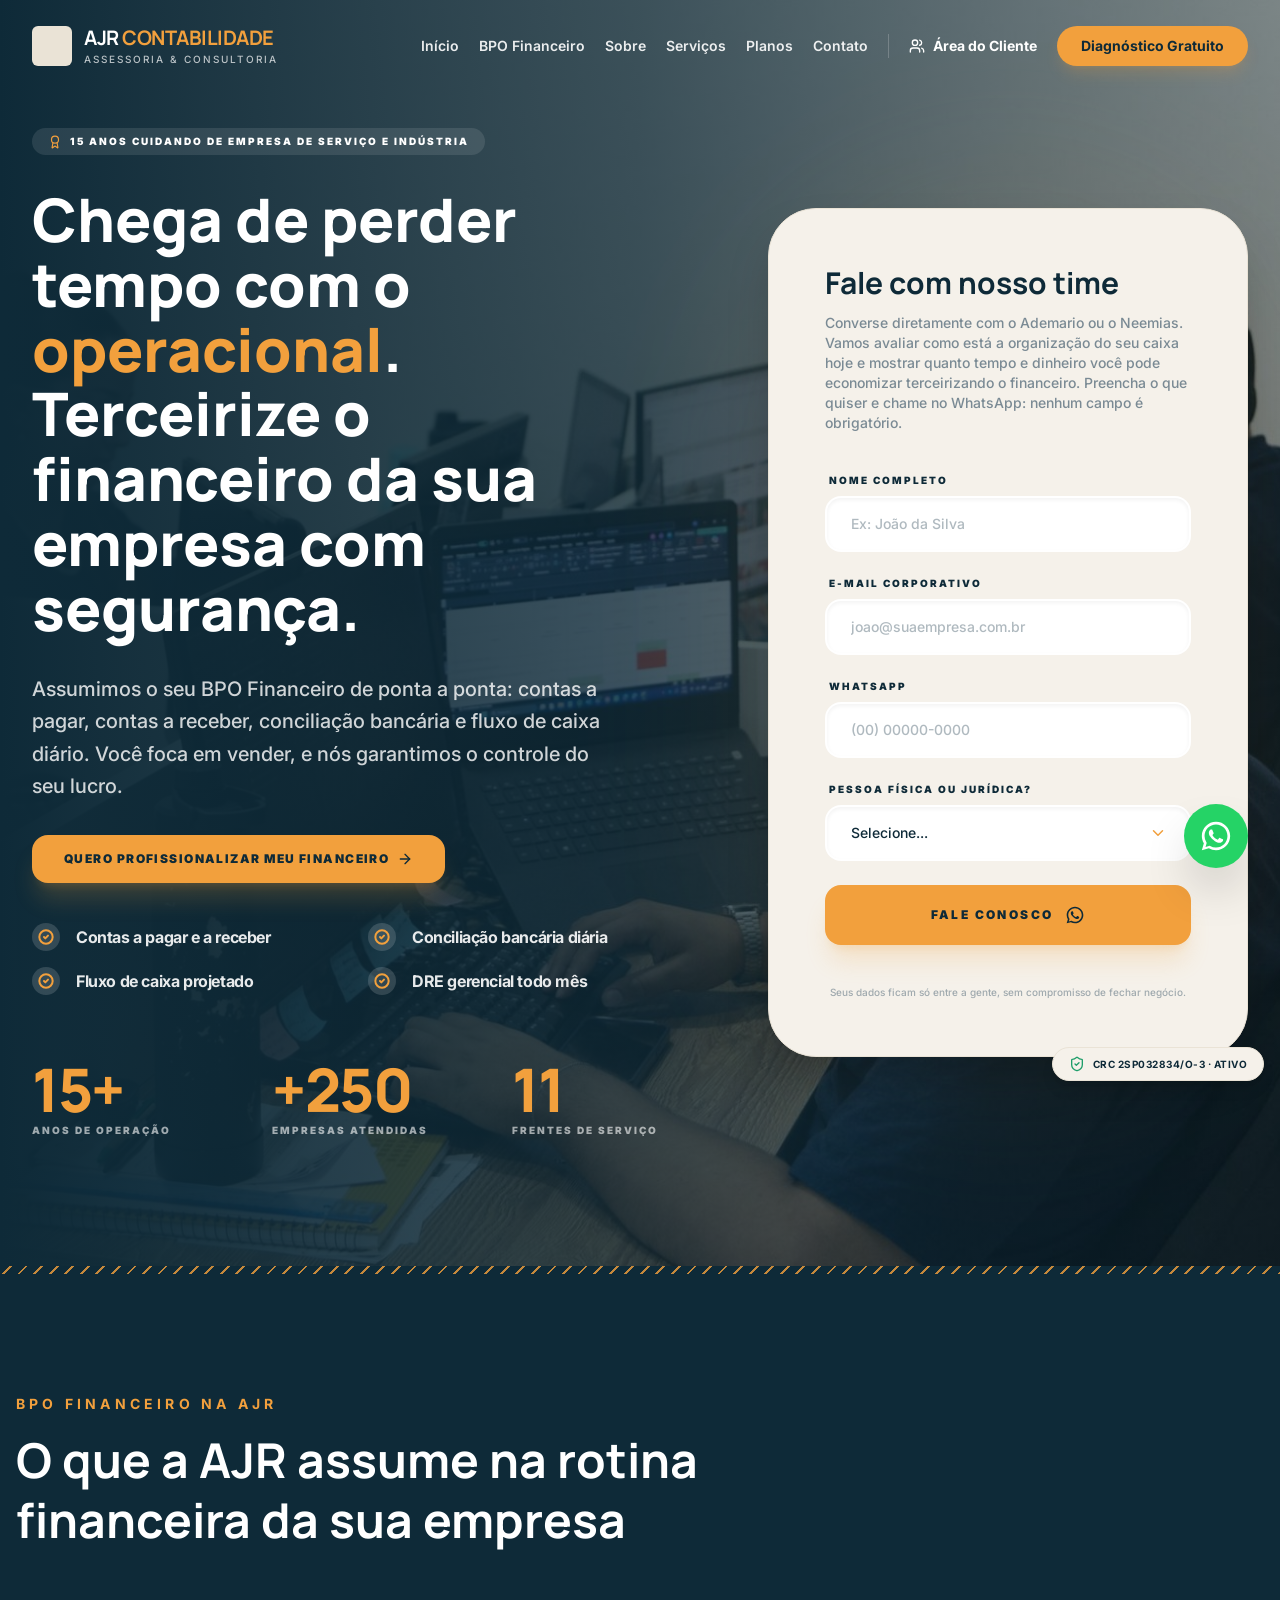
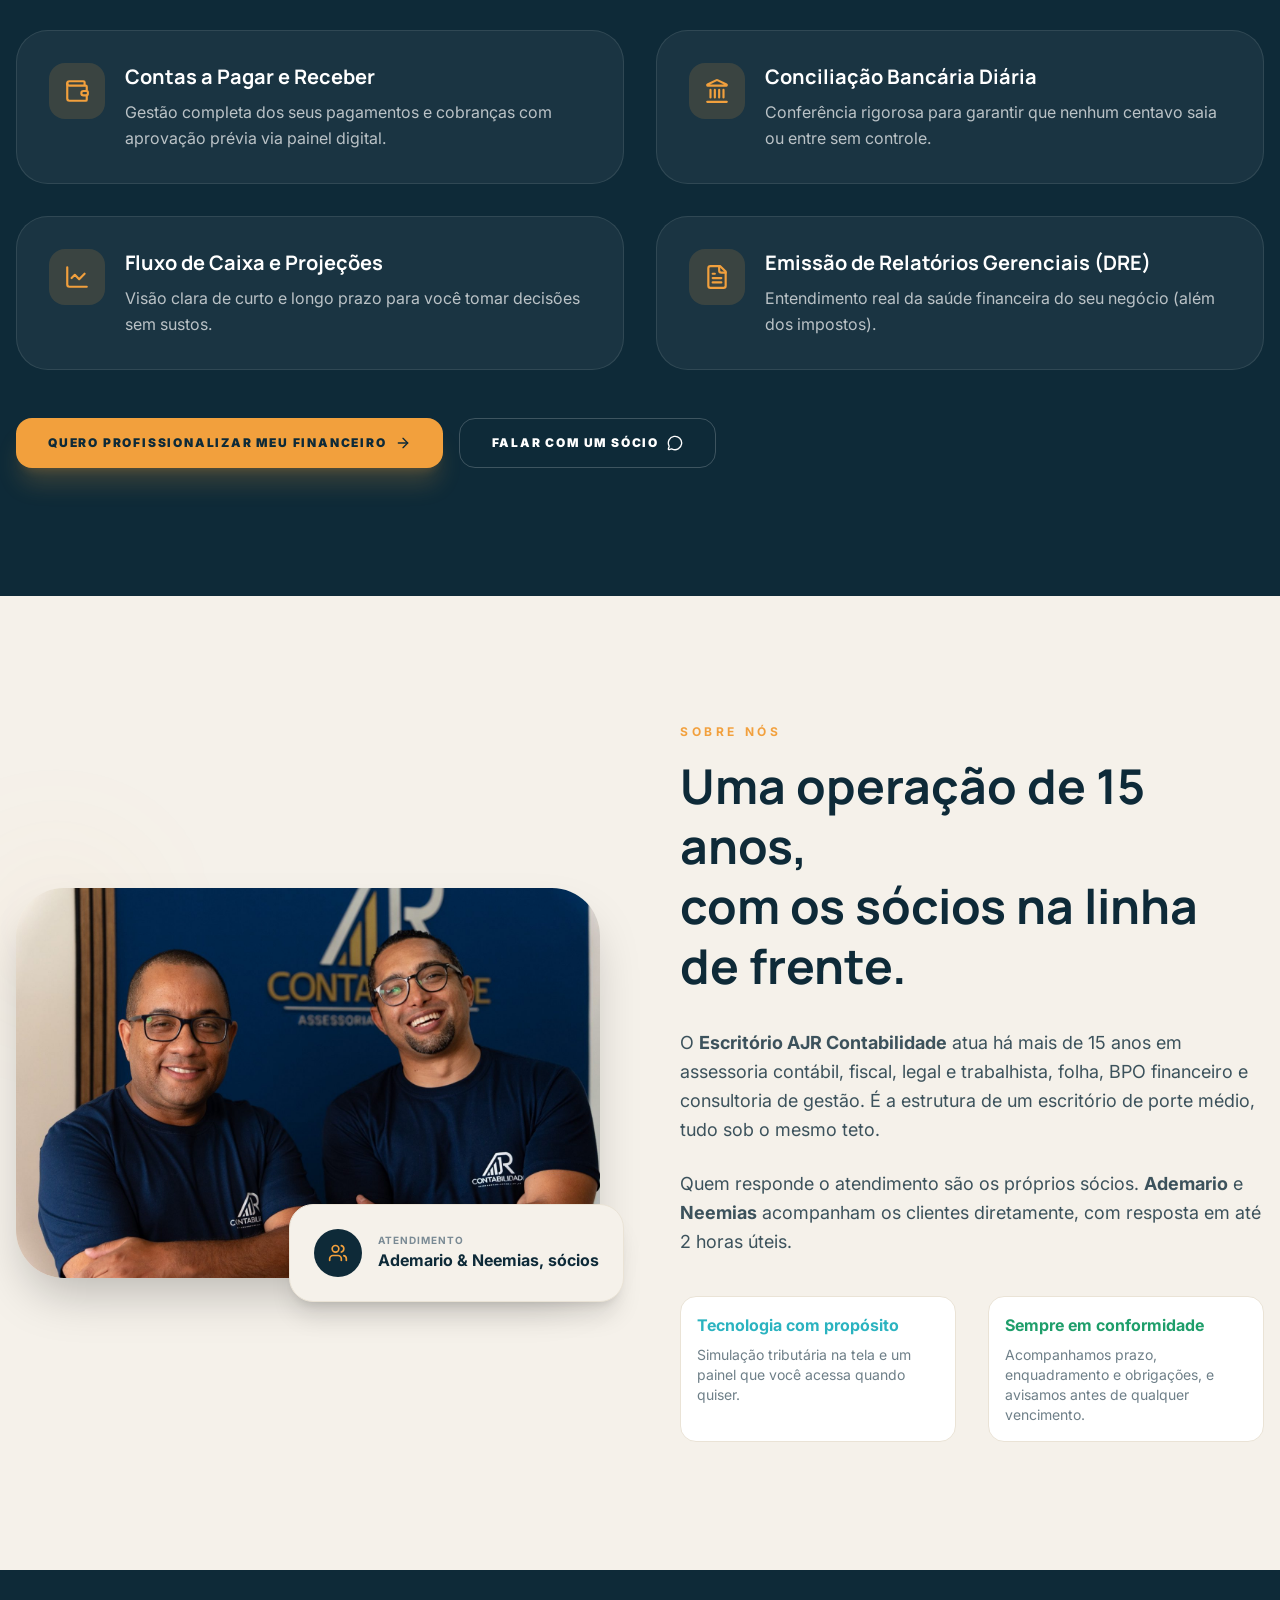
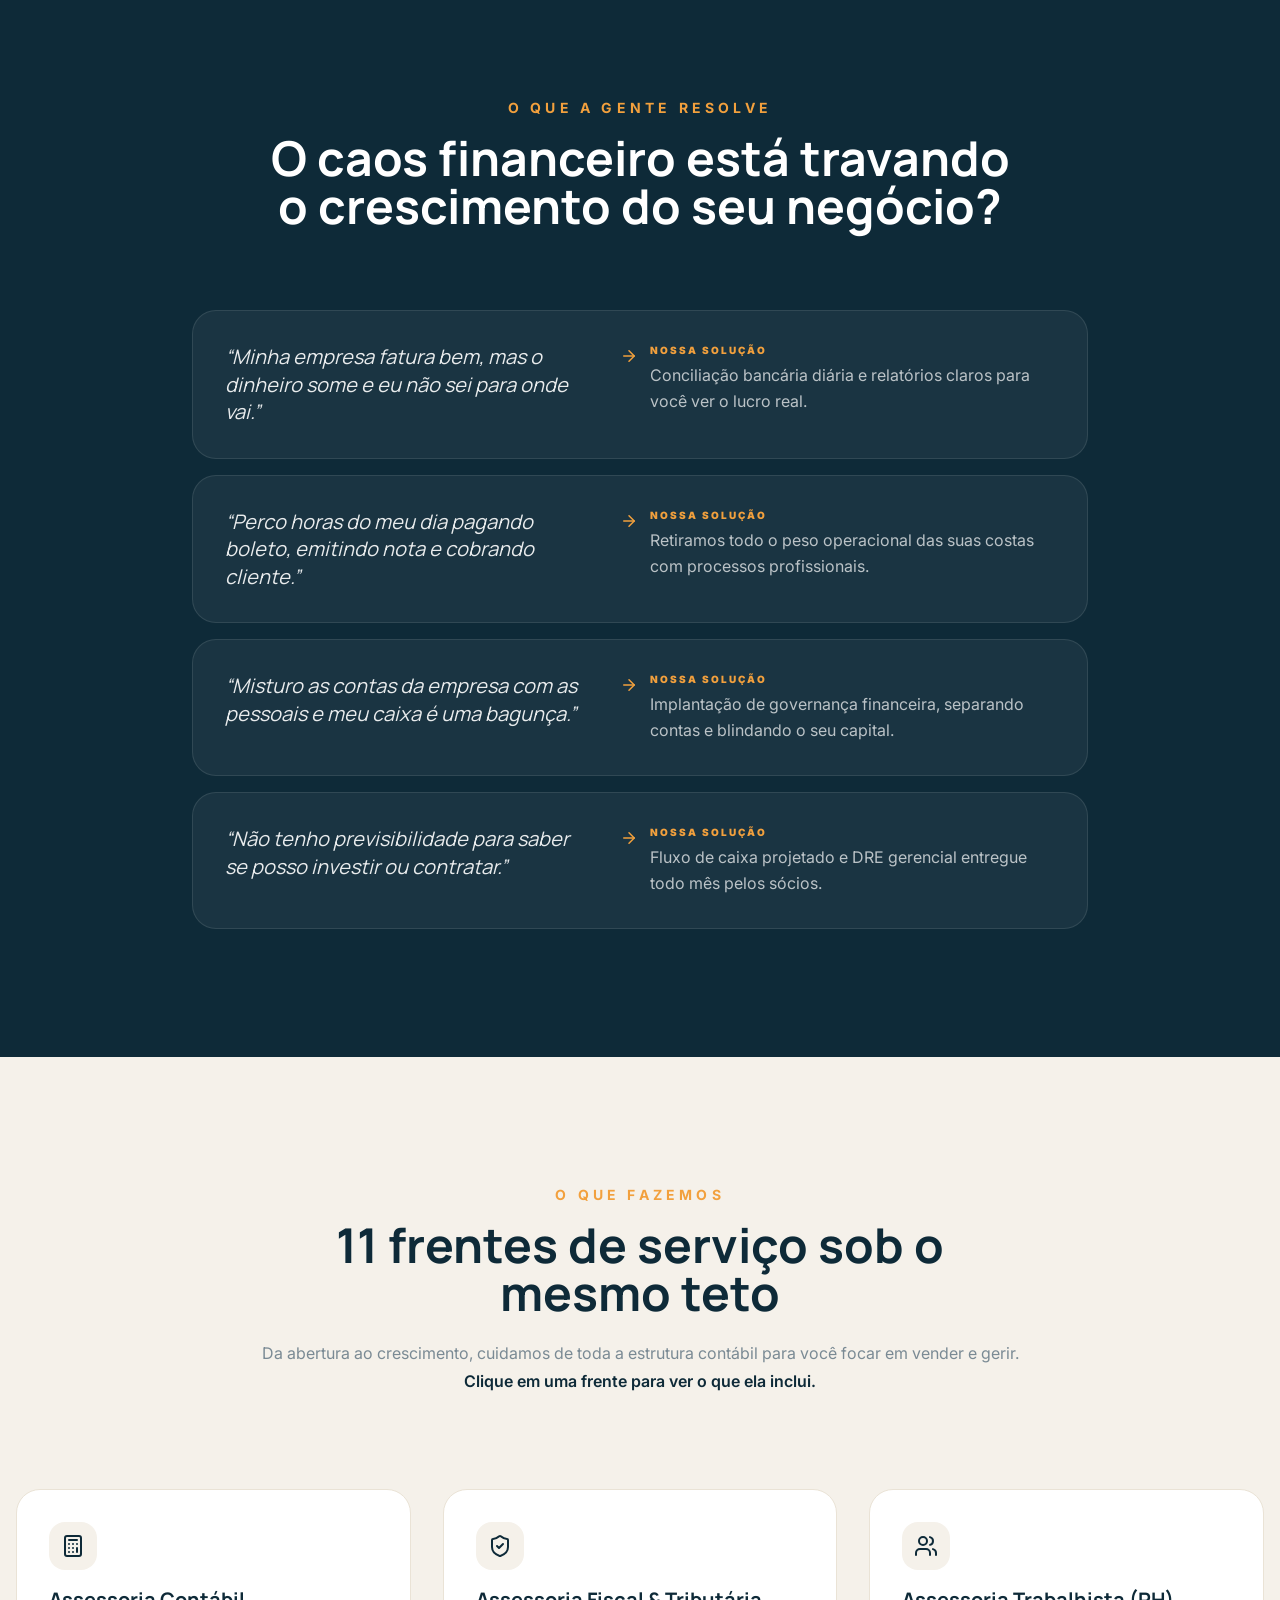
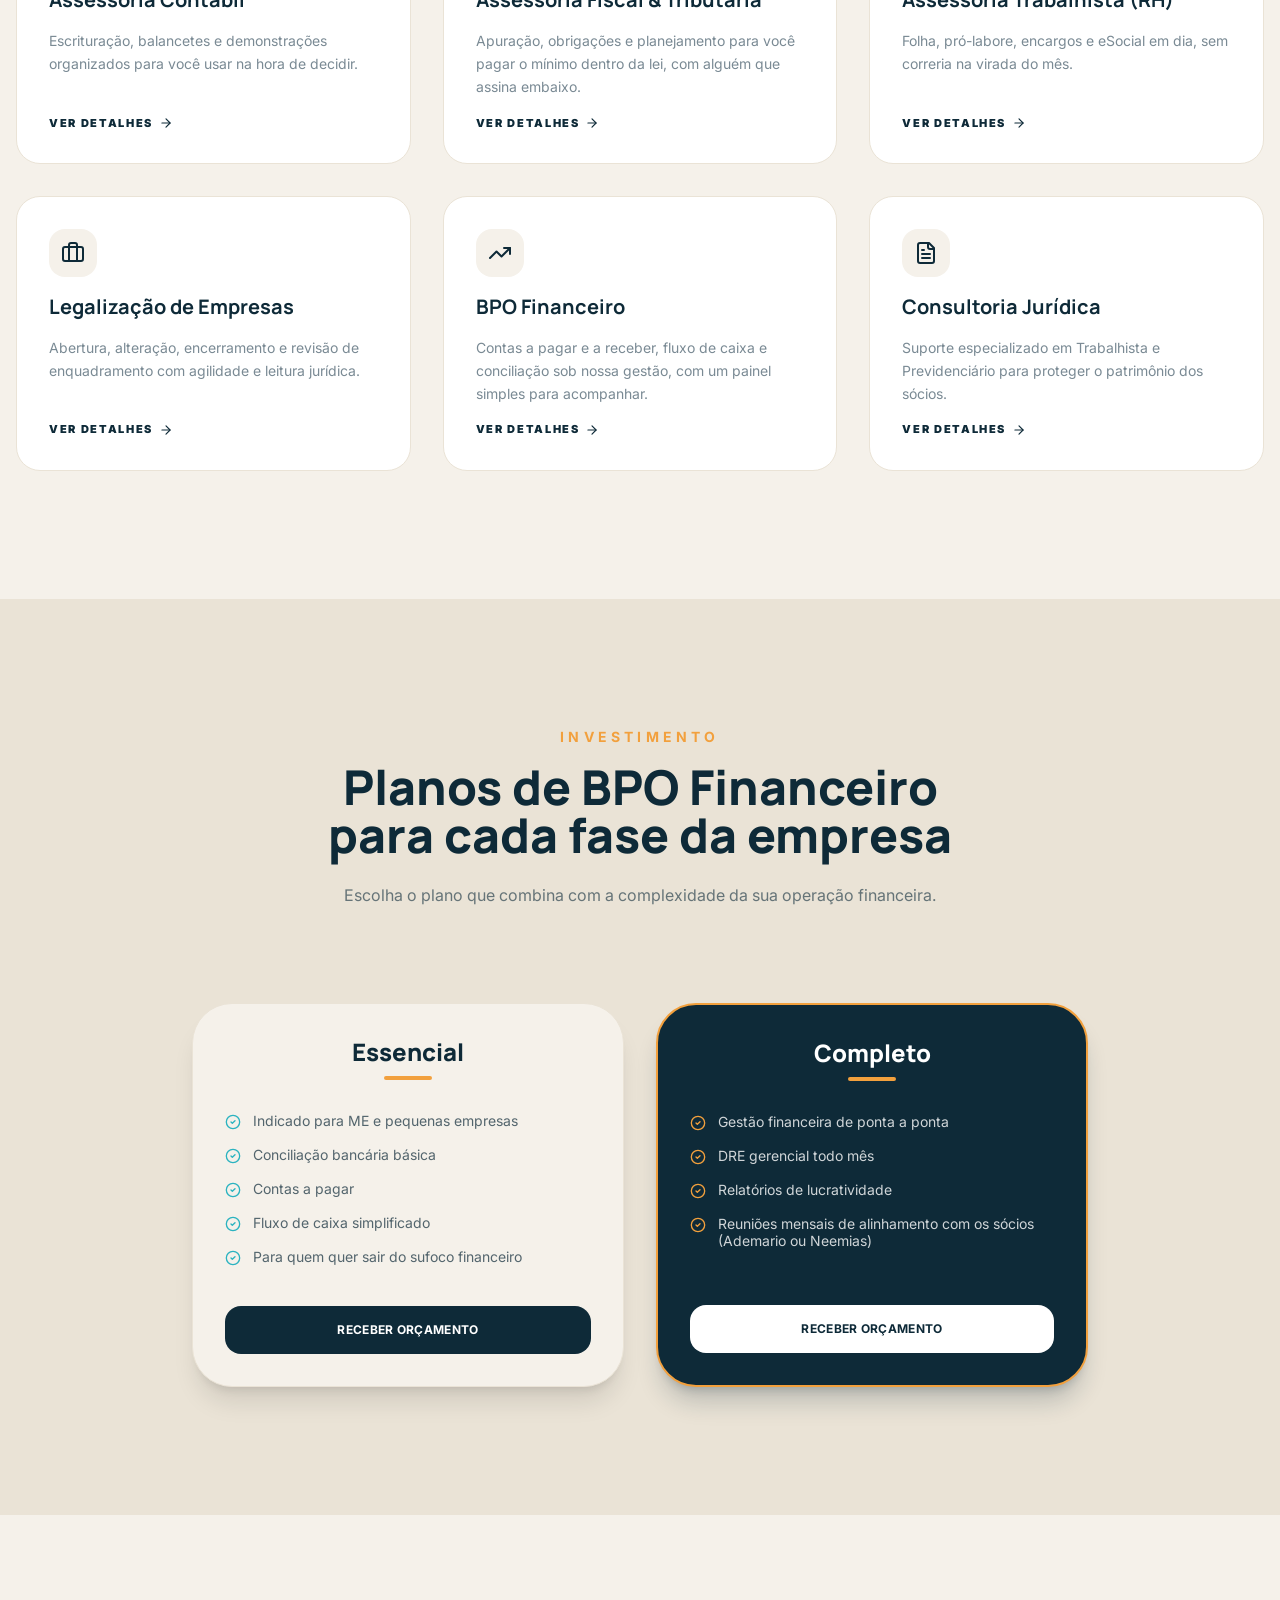
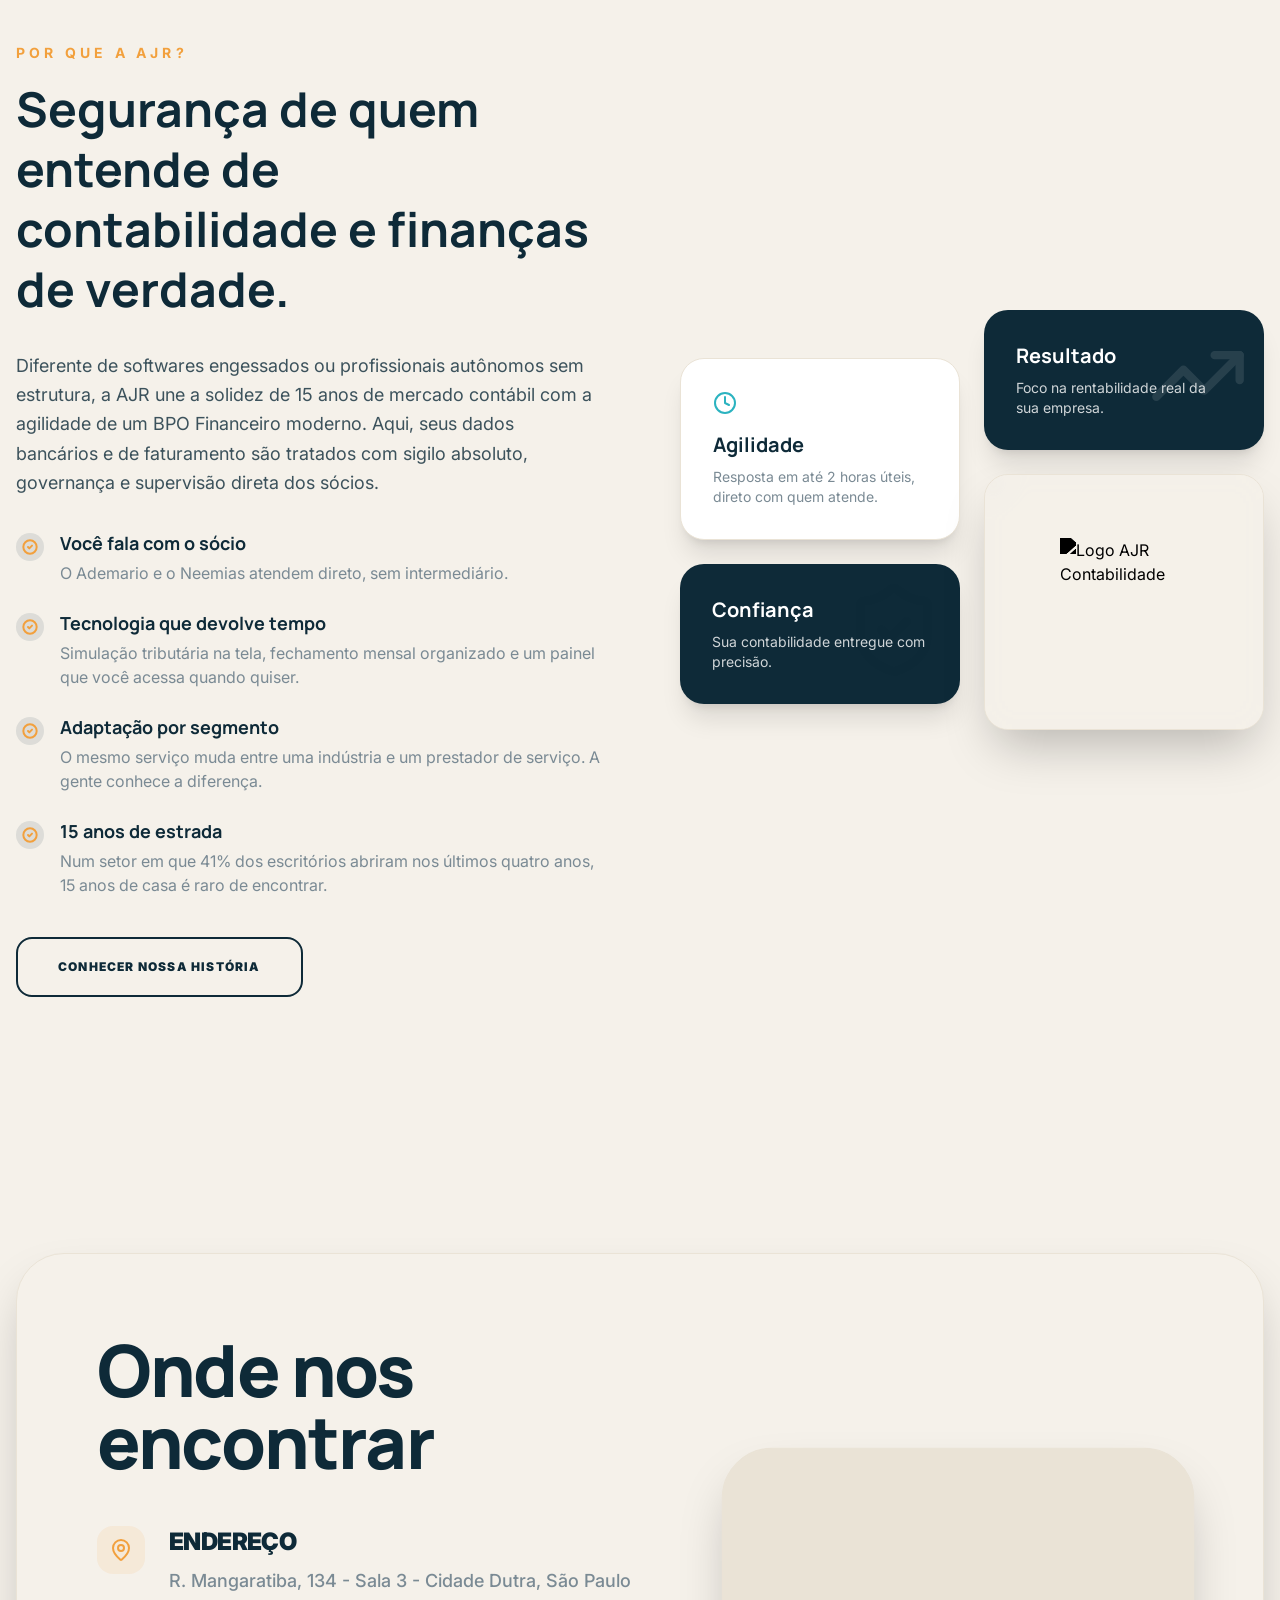
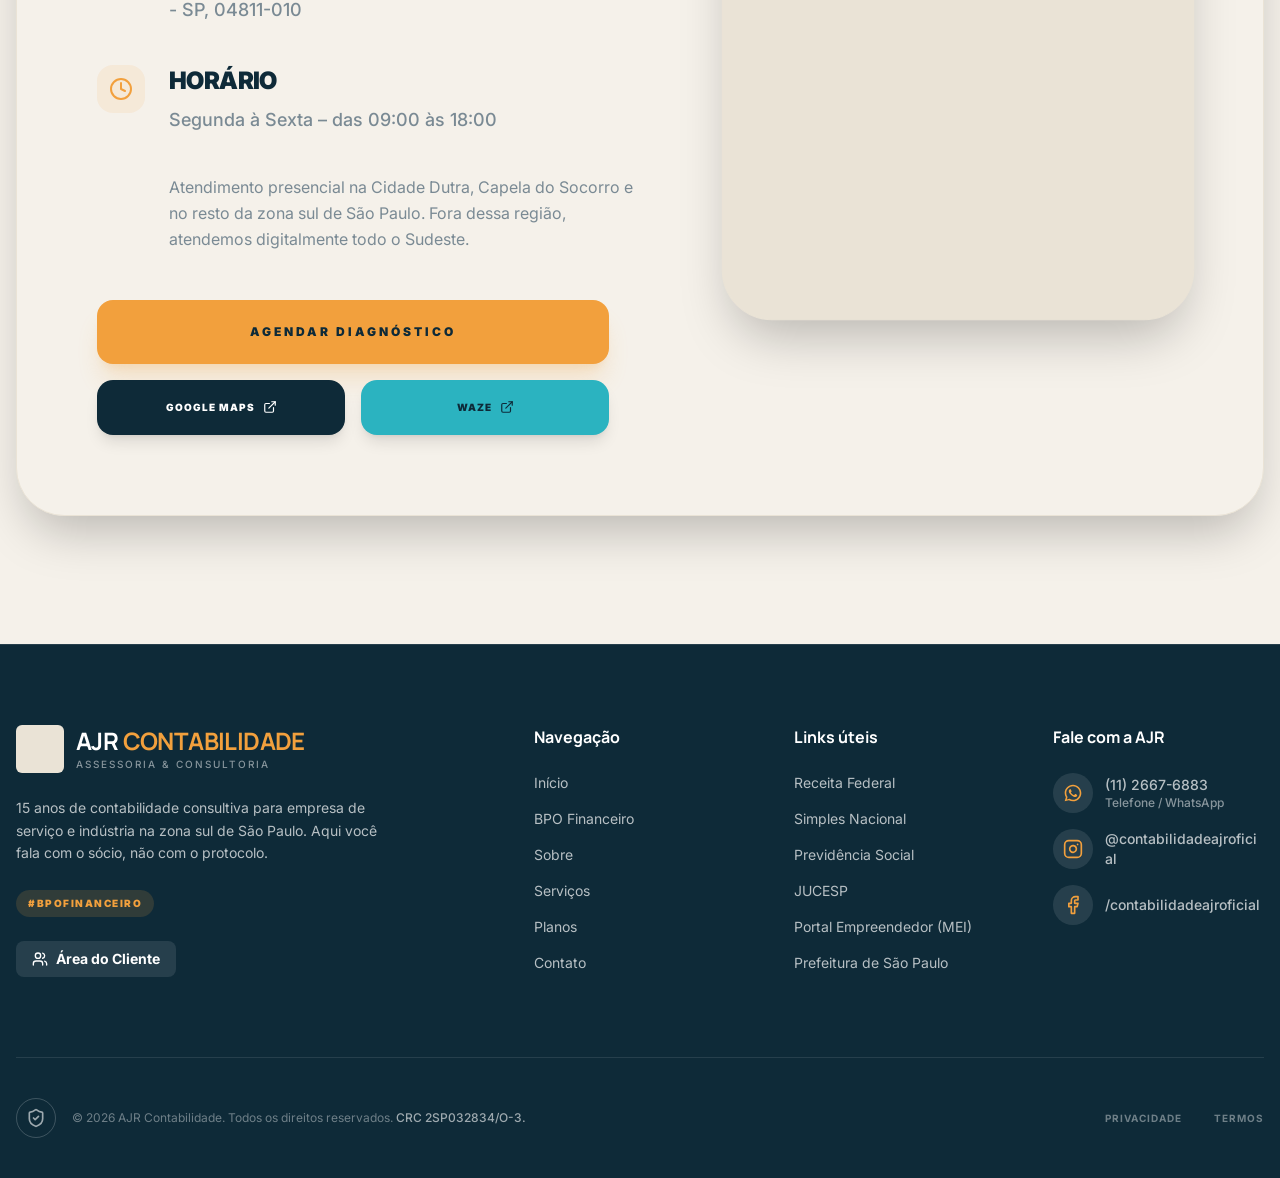
==== commit f7f580ab: "Topo do site: nova foto da equipe no escritório como imagem de fundo Substitui a imagem remota (Twit" ====
--- a/docs/index.html
+++ b/docs/index.html
@@ -41,8 +41,8 @@
     <link rel="icon" type="image/png" sizes="16x16" href="./favicon-16x16.png" />
     <link rel="icon" type="image/png" sizes="512x512" href="./favicon.png" />
     <link rel="apple-touch-icon" sizes="180x180" href="./apple-touch-icon.png" />
-    <script type="module" crossorigin src="./assets/index-CLaHctkH.js"></script>
-    <link rel="stylesheet" crossorigin href="./assets/index-BY0ptRjn.css">
+    <script type="module" crossorigin src="./assets/index-3431IZEj.js"></script>
+    <link rel="stylesheet" crossorigin href="./assets/index-B5P4ViBu.css">
   </head>
 
   <body>
--- a/docs/assets/index-B5P4ViBu.css
+++ b/docs/assets/index-B5P4ViBu.css
@@ -0,0 +1 @@
+@import"https://fonts.googleapis.com/css2?family=Manrope:wght@400;500;600;700;800&family=Inter:wght@300;400;500;600;700&display=swap";/*! tailwindcss v4.3.3 | MIT License | https://tailwindcss.com */@layer properties{@supports (((-webkit-hyphens:none)) and (not (margin-trim:inline))) or ((-moz-orient:inline) and (not (color:rgb(from red r g b)))){*,:before,:after,::backdrop{--tw-translate-x:0;--tw-translate-y:0;--tw-translate-z:0;--tw-scale-x:1;--tw-scale-y:1;--tw-scale-z:1;--tw-rotate-x:initial;--tw-rotate-y:initial;--tw-rotate-z:initial;--tw-skew-x:initial;--tw-skew-y:initial;--tw-space-y-reverse:0;--tw-border-style:solid;--tw-gradient-position:initial;--tw-gradient-from:#0000;--tw-gradient-via:#0000;--tw-gradient-to:#0000;--tw-gradient-stops:initial;--tw-gradient-via-stops:initial;--tw-gradient-from-position:0%;--tw-gradient-via-position:50%;--tw-gradient-to-position:100%;--tw-leading:initial;--tw-font-weight:initial;--tw-tracking:initial;--tw-shadow:0 0 #0000;--tw-shadow-color:initial;--tw-shadow-alpha:100%;--tw-inset-shadow:0 0 #0000;--tw-inset-shadow-color:initial;--tw-inset-shadow-alpha:100%;--tw-ring-color:initial;--tw-ring-shadow:0 0 #0000;--tw-inset-ring-color:initial;--tw-inset-ring-shadow:0 0 #0000;--tw-ring-inset:initial;--tw-ring-offset-width:0px;--tw-ring-offset-color:#fff;--tw-ring-offset-shadow:0 0 #0000;--tw-blur:initial;--tw-brightness:initial;--tw-contrast:initial;--tw-grayscale:initial;--tw-hue-rotate:initial;--tw-invert:initial;--tw-opacity:initial;--tw-saturate:initial;--tw-sepia:initial;--tw-drop-shadow:initial;--tw-drop-shadow-color:initial;--tw-drop-shadow-alpha:100%;--tw-drop-shadow-size:initial;--tw-backdrop-blur:initial;--tw-backdrop-brightness:initial;--tw-backdrop-contrast:initial;--tw-backdrop-grayscale:initial;--tw-backdrop-hue-rotate:initial;--tw-backdrop-invert:initial;--tw-backdrop-opacity:initial;--tw-backdrop-saturate:initial;--tw-backdrop-sepia:initial;--tw-duration:initial;--tw-ease:initial}}}@layer theme{:root,:host{--font-sans:"Inter", ui-sans-serif, system-ui, sans-serif;--font-serif:"Manrope", "Inter", ui-sans-serif, system-ui, sans-serif;--font-mono:ui-monospace, SFMono-Regular, Menlo, Monaco, Consolas, "Liberation Mono", "Courier New", monospace;--color-black:#000;--color-white:#fff;--spacing:.25rem;--container-sm:24rem;--container-lg:32rem;--container-xl:36rem;--container-2xl:42rem;--container-3xl:48rem;--container-4xl:56rem;--container-6xl:72rem;--container-7xl:80rem;--text-xs:.75rem;--text-xs--line-height:calc(1 / .75);--text-sm:.875rem;--text-sm--line-height:calc(1.25 / .875);--text-base:1rem;--text-base--line-height: 1.5 ;--text-lg:1.125rem;--text-lg--line-height:calc(1.75 / 1.125);--text-xl:1.25rem;--text-xl--line-height:calc(1.75 / 1.25);--text-2xl:1.5rem;--text-2xl--line-height:calc(2 / 1.5);--text-3xl:1.875rem;--text-3xl--line-height: 1.2 ;--text-4xl:2.25rem;--text-4xl--line-height:calc(2.5 / 2.25);--text-5xl:3rem;--text-5xl--line-height:1;--text-6xl:3.75rem;--text-6xl--line-height:1;--text-7xl:4.5rem;--text-7xl--line-height:1;--font-weight-medium:500;--font-weight-semibold:600;--font-weight-bold:700;--font-weight-black:900;--tracking-tight:-.025em;--tracking-wide:.025em;--tracking-wider:.05em;--tracking-widest:.1em;--leading-tight:1.25;--leading-snug:1.375;--leading-relaxed:1.625;--radius-md:.375rem;--radius-lg:.5rem;--radius-xl:.75rem;--radius-2xl:1rem;--radius-3xl:1.5rem;--ease-in:cubic-bezier(.4, 0, 1, 1);--ease-out:cubic-bezier(0, 0, .2, 1);--ease-in-out:cubic-bezier(.4, 0, .2, 1);--animate-pulse:pulse 2s cubic-bezier(.4, 0, .6, 1) infinite;--blur-sm:8px;--blur-md:12px;--blur-2xl:40px;--blur-3xl:64px;--aspect-video:16 / 9;--default-transition-duration:.15s;--default-transition-timing-function:cubic-bezier(.4, 0, .2, 1);--default-font-family:var(--font-sans);--default-mono-font-family:var(--font-mono);--color-natural-bg:#f5f1ea;--color-natural-ink:#0e2a38;--color-natural-primary:#0e2a38;--color-natural-accent:#f2a03d;--color-natural-muted:#7a8a94;--color-natural-surface:#eae3d6;--color-natural-cyan:#2bb3c0;--color-natural-green:#1e9e6a;--animate-pulse-whatsapp:pulse-whatsapp 2s infinite ease-in-out}}@layer base{*,:after,:before,::backdrop{box-sizing:border-box;border:0 solid;margin:0;padding:0}::file-selector-button{box-sizing:border-box;border:0 solid;margin:0;padding:0}html,:host{-webkit-text-size-adjust:100%;-moz-tab-size:4;tab-size:4;line-height:1.5;font-family:var(--default-font-family,-apple-system, BlinkMacSystemFont, "Segoe UI", Roboto, "Helvetica Neue", "Noto Sans", Arial, sans-serif, "Apple Color Emoji", "Segoe UI Emoji", "Segoe UI Symbol", "Noto Color Emoji");font-feature-settings:var(--default-font-feature-settings,normal);font-variation-settings:var(--default-font-variation-settings,normal);-webkit-tap-highlight-color:transparent}hr{height:0;color:inherit;border-top-width:1px}abbr:where([title]){-webkit-text-decoration:underline dotted;text-decoration:underline dotted}h1,h2,h3,h4,h5,h6{font-size:inherit;font-weight:inherit}a{color:inherit;-webkit-text-decoration:inherit;text-decoration:inherit}b,strong{font-weight:bolder}code,kbd,samp,pre{font-family:var(--default-mono-font-family,ui-monospace, SFMono-Regular, Menlo, Monaco, Consolas, "Liberation Mono", "Courier New", monospace);font-feature-settings:var(--default-mono-font-feature-settings,normal);font-variation-settings:var(--default-mono-font-variation-settings,normal);font-size:1em}small{font-size:80%}sub,sup{vertical-align:baseline;font-size:75%;line-height:0;position:relative}sub{bottom:-.25em}sup{top:-.5em}table{text-indent:0;border-color:inherit;border-collapse:collapse}:-moz-focusring:where(:not(iframe)){outline:auto}progress{vertical-align:baseline}summary{display:list-item}ol,ul,menu{list-style:none}img,svg,video,canvas,audio,iframe,embed,object{vertical-align:middle;display:block}img,video{max-width:100%;height:auto}button,input,select,optgroup,textarea{font:inherit;font-feature-settings:inherit;font-variation-settings:inherit;letter-spacing:inherit;color:inherit;opacity:1;background-color:#0000;border-radius:0}::file-selector-button{font:inherit;font-feature-settings:inherit;font-variation-settings:inherit;letter-spacing:inherit;color:inherit;opacity:1;background-color:#0000;border-radius:0}:where(select:is([multiple],[size])) optgroup{font-weight:bolder}:where(select:is([multiple],[size])) optgroup option{padding-inline-start:20px}::file-selector-button{margin-inline-end:4px}::placeholder{opacity:1}@supports (not ((-webkit-appearance:-apple-pay-button))) or (contain-intrinsic-size:1px){::placeholder{color:currentColor}@supports (color:color-mix(in lab,red,red)){::placeholder{color:color-mix(in oklab,currentcolor 50%,transparent)}}}textarea{resize:vertical}::-webkit-search-decoration{-webkit-appearance:none}::-webkit-date-and-time-value{min-height:1lh;text-align:inherit}::-webkit-datetime-edit{display:inline-flex}::-webkit-datetime-edit-fields-wrapper{padding:0}::-webkit-datetime-edit{padding-block:0}::-webkit-datetime-edit-year-field{padding-block:0}::-webkit-datetime-edit-month-field{padding-block:0}::-webkit-datetime-edit-day-field{padding-block:0}::-webkit-datetime-edit-hour-field{padding-block:0}::-webkit-datetime-edit-minute-field{padding-block:0}::-webkit-datetime-edit-second-field{padding-block:0}::-webkit-datetime-edit-millisecond-field{padding-block:0}::-webkit-datetime-edit-meridiem-field{padding-block:0}::-webkit-calendar-picker-indicator{line-height:1}:-moz-ui-invalid{box-shadow:none}button,input:where([type=button],[type=reset],[type=submit]){-webkit-appearance:button;-moz-appearance:button;appearance:button}::file-selector-button{-webkit-appearance:button;-moz-appearance:button;appearance:button}::-webkit-inner-spin-button{height:auto}::-webkit-outer-spin-button{height:auto}[hidden]:where(:not([hidden=until-found])){display:none!important}}@layer components;@layer utilities{.pointer-events-none{pointer-events:none}.visible{visibility:visible}.absolute{position:absolute}.fixed{position:fixed}.relative{position:relative}.sticky{position:sticky}.-inset-4{inset:calc(var(--spacing) * -4)}.-inset-6{inset:calc(var(--spacing) * -6)}.inset-0{top:0;right:0;bottom:0;left:0}.-top-10{top:calc(var(--spacing) * -10)}.top-0{top:0}.top-1\/2{top:50%}.top-6{top:calc(var(--spacing) * 6)}.top-8{top:calc(var(--spacing) * 8)}.-right-4{right:calc(var(--spacing) * -4)}.-right-6{right:calc(var(--spacing) * -6)}.right-0{right:0}.right-5{right:calc(var(--spacing) * 5)}.right-6{right:calc(var(--spacing) * 6)}.right-8{right:calc(var(--spacing) * 8)}.-bottom-6{bottom:calc(var(--spacing) * -6)}.bottom-1{bottom:var(--spacing)}.bottom-5{bottom:calc(var(--spacing) * 5)}.-left-10{left:calc(var(--spacing) * -10)}.left-0{left:0}.-z-10{z-index:-10}.z-0{z-index:0}.z-10{z-index:10}.z-20{z-index:20}.z-40{z-index:40}.z-50{z-index:50}.z-\[100\]{z-index:100}.z-\[110\]{z-index:110}.z-\[120\]{z-index:120}.order-1{order:1}.order-2{order:2}.float-right{float:right}.clear-both{clear:both}.container{width:100%}@media(min-width:40rem){.container{max-width:40rem}}@media(min-width:48rem){.container{max-width:48rem}}@media(min-width:64rem){.container{max-width:64rem}}@media(min-width:80rem){.container{max-width:80rem}}@media(min-width:96rem){.container{max-width:96rem}}.mx-auto{margin-inline:auto}.mt-0\.5{margin-top:calc(var(--spacing) * .5)}.mt-1{margin-top:var(--spacing)}.mt-2{margin-top:calc(var(--spacing) * 2)}.mt-6{margin-top:calc(var(--spacing) * 6)}.mt-8{margin-top:calc(var(--spacing) * 8)}.mt-10{margin-top:calc(var(--spacing) * 10)}.mt-12{margin-top:calc(var(--spacing) * 12)}.mt-auto{margin-top:auto}.mb-1{margin-bottom:var(--spacing)}.mb-1\.5{margin-bottom:calc(var(--spacing) * 1.5)}.mb-2{margin-bottom:calc(var(--spacing) * 2)}.mb-4{margin-bottom:calc(var(--spacing) * 4)}.mb-6{margin-bottom:calc(var(--spacing) * 6)}.mb-8{margin-bottom:calc(var(--spacing) * 8)}.mb-10{margin-bottom:calc(var(--spacing) * 10)}.mb-12{margin-bottom:calc(var(--spacing) * 12)}.mb-14{margin-bottom:calc(var(--spacing) * 14)}.mb-16{margin-bottom:calc(var(--spacing) * 16)}.mb-20{margin-bottom:calc(var(--spacing) * 20)}.ml-1{margin-left:var(--spacing)}.block{display:block}.contents{display:contents}.flex{display:flex}.grid{display:grid}.hidden{display:none}.inline{display:inline}.inline-block{display:inline-block}.inline-flex{display:inline-flex}.aspect-\[3\/2\]{aspect-ratio:3/2}.aspect-video{aspect-ratio:var(--aspect-video)}.h-1{height:var(--spacing)}.h-1\.5{height:calc(var(--spacing) * 1.5)}.h-2{height:calc(var(--spacing) * 2)}.h-6{height:calc(var(--spacing) * 6)}.h-7{height:calc(var(--spacing) * 7)}.h-8{height:calc(var(--spacing) * 8)}.h-10{height:calc(var(--spacing) * 10)}.h-11{height:calc(var(--spacing) * 11)}.h-12{height:calc(var(--spacing) * 12)}.h-14{height:calc(var(--spacing) * 14)}.h-16{height:calc(var(--spacing) * 16)}.h-28{height:calc(var(--spacing) * 28)}.h-40{height:calc(var(--spacing) * 40)}.h-48{height:calc(var(--spacing) * 48)}.h-full{height:100%}.max-h-\[90vh\]{max-height:90vh}.min-h-screen{min-height:100vh}.w-7{width:calc(var(--spacing) * 7)}.w-8{width:calc(var(--spacing) * 8)}.w-10{width:calc(var(--spacing) * 10)}.w-11{width:calc(var(--spacing) * 11)}.w-12{width:calc(var(--spacing) * 12)}.w-14{width:calc(var(--spacing) * 14)}.w-16{width:calc(var(--spacing) * 16)}.w-24{width:calc(var(--spacing) * 24)}.w-28{width:calc(var(--spacing) * 28)}.w-40{width:calc(var(--spacing) * 40)}.w-full{width:100%}.w-px{width:1px}.max-w-2xl{max-width:var(--container-2xl)}.max-w-3xl{max-width:var(--container-3xl)}.max-w-4xl{max-width:var(--container-4xl)}.max-w-6xl{max-width:var(--container-6xl)}.max-w-7xl{max-width:var(--container-7xl)}.max-w-lg{max-width:var(--container-lg)}.max-w-sm{max-width:var(--container-sm)}.max-w-xl{max-width:var(--container-xl)}.flex-1{flex:1}.flex-shrink-0{flex-shrink:0}.flex-grow{flex-grow:1}.-translate-y-1\/2{--tw-translate-y: -50% ;translate:var(--tw-translate-x) var(--tw-translate-y)}.scale-105{--tw-scale-x:105%;--tw-scale-y:105%;--tw-scale-z:105%;scale:var(--tw-scale-x) var(--tw-scale-y)}.transform{transform:var(--tw-rotate-x,) var(--tw-rotate-y,) var(--tw-rotate-z,) var(--tw-skew-x,) var(--tw-skew-y,)}.animate-pulse{animation:var(--animate-pulse)}.animate-pulse-whatsapp{animation:var(--animate-pulse-whatsapp)}.cursor-default{cursor:default}.cursor-pointer{cursor:pointer}.resize{resize:both}.appearance-none{-webkit-appearance:none;-moz-appearance:none;appearance:none}.grid-cols-1{grid-template-columns:repeat(1,minmax(0,1fr))}.grid-cols-3{grid-template-columns:repeat(3,minmax(0,1fr))}.flex-col{flex-direction:column}.flex-nowrap{flex-wrap:nowrap}.flex-wrap{flex-wrap:wrap}.items-center{align-items:center}.items-start{align-items:flex-start}.justify-between{justify-content:space-between}.justify-center{justify-content:center}.gap-1\.5{gap:calc(var(--spacing) * 1.5)}.gap-2{gap:calc(var(--spacing) * 2)}.gap-3{gap:calc(var(--spacing) * 3)}.gap-4{gap:calc(var(--spacing) * 4)}.gap-5{gap:calc(var(--spacing) * 5)}.gap-6{gap:calc(var(--spacing) * 6)}.gap-8{gap:calc(var(--spacing) * 8)}.gap-12{gap:calc(var(--spacing) * 12)}:where(.space-y-3>:not(:last-child)){--tw-space-y-reverse:0;margin-block-start:calc(calc(var(--spacing) * 3) * var(--tw-space-y-reverse));margin-block-end:calc(calc(var(--spacing) * 3) * calc(1 - var(--tw-space-y-reverse)))}:where(.space-y-4>:not(:last-child)){--tw-space-y-reverse:0;margin-block-start:calc(calc(var(--spacing) * 4) * var(--tw-space-y-reverse));margin-block-end:calc(calc(var(--spacing) * 4) * calc(1 - var(--tw-space-y-reverse)))}:where(.space-y-5>:not(:last-child)){--tw-space-y-reverse:0;margin-block-start:calc(calc(var(--spacing) * 5) * var(--tw-space-y-reverse));margin-block-end:calc(calc(var(--spacing) * 5) * calc(1 - var(--tw-space-y-reverse)))}:where(.space-y-6>:not(:last-child)){--tw-space-y-reverse:0;margin-block-start:calc(calc(var(--spacing) * 6) * var(--tw-space-y-reverse));margin-block-end:calc(calc(var(--spacing) * 6) * calc(1 - var(--tw-space-y-reverse)))}.gap-x-8{column-gap:calc(var(--spacing) * 8)}.gap-y-4{row-gap:calc(var(--spacing) * 4)}.overflow-hidden{overflow:hidden}.overflow-y-auto{overflow-y:auto}.rounded-2xl{border-radius:var(--radius-2xl)}.rounded-3xl{border-radius:var(--radius-3xl)}.rounded-\[2\.5rem\]{border-radius:2.5rem}.rounded-\[2rem\]{border-radius:2rem}.rounded-\[3rem\]{border-radius:3rem}.rounded-full{border-radius:3.40282e38px}.rounded-lg{border-radius:var(--radius-lg)}.rounded-md{border-radius:var(--radius-md)}.rounded-xl{border-radius:var(--radius-xl)}.border{border-style:var(--tw-border-style);border-width:1px}.border-2{border-style:var(--tw-border-style);border-width:2px}.border-x{border-inline-style:var(--tw-border-style);border-inline-width:1px}.border-t{border-top-style:var(--tw-border-style);border-top-width:1px}.border-natural-accent{border-color:var(--color-natural-accent)}.border-natural-accent\/40{border-color:#f2a03d66}@supports (color:color-mix(in lab,red,red)){.border-natural-accent\/40{border-color:color-mix(in oklab,var(--color-natural-accent) 40%,transparent)}}.border-natural-primary{border-color:var(--color-natural-primary)}.border-natural-primary\/20{border-color:#0e2a3833}@supports (color:color-mix(in lab,red,red)){.border-natural-primary\/20{border-color:color-mix(in oklab,var(--color-natural-primary) 20%,transparent)}}.border-natural-surface{border-color:var(--color-natural-surface)}.border-transparent{border-color:#0000}.border-white\/10{border-color:#ffffff1a}@supports (color:color-mix(in lab,red,red)){.border-white\/10{border-color:color-mix(in oklab,var(--color-white) 10%,transparent)}}.border-white\/20{border-color:#fff3}@supports (color:color-mix(in lab,red,red)){.border-white\/20{border-color:color-mix(in oklab,var(--color-white) 20%,transparent)}}.bg-\[\#25D366\]{background-color:#25d366}.bg-natural-accent{background-color:var(--color-natural-accent)}.bg-natural-accent\/10{background-color:#f2a03d1a}@supports (color:color-mix(in lab,red,red)){.bg-natural-accent\/10{background-color:color-mix(in oklab,var(--color-natural-accent) 10%,transparent)}}.bg-natural-accent\/15{background-color:#f2a03d26}@supports (color:color-mix(in lab,red,red)){.bg-natural-accent\/15{background-color:color-mix(in oklab,var(--color-natural-accent) 15%,transparent)}}.bg-natural-accent\/20{background-color:#f2a03d33}@supports (color:color-mix(in lab,red,red)){.bg-natural-accent\/20{background-color:color-mix(in oklab,var(--color-natural-accent) 20%,transparent)}}.bg-natural-accent\/40{background-color:#f2a03d66}@supports (color:color-mix(in lab,red,red)){.bg-natural-accent\/40{background-color:color-mix(in oklab,var(--color-natural-accent) 40%,transparent)}}.bg-natural-bg{background-color:var(--color-natural-bg)}.bg-natural-bg\/70{background-color:#f5f1eab3}@supports (color:color-mix(in lab,red,red)){.bg-natural-bg\/70{background-color:color-mix(in oklab,var(--color-natural-bg) 70%,transparent)}}.bg-natural-bg\/85{background-color:#f5f1ead9}@supports (color:color-mix(in lab,red,red)){.bg-natural-bg\/85{background-color:color-mix(in oklab,var(--color-natural-bg) 85%,transparent)}}.bg-natural-cyan{background-color:var(--color-natural-cyan)}.bg-natural-green{background-color:var(--color-natural-green)}.bg-natural-green\/15{background-color:#1e9e6a26}@supports (color:color-mix(in lab,red,red)){.bg-natural-green\/15{background-color:color-mix(in oklab,var(--color-natural-green) 15%,transparent)}}.bg-natural-primary{background-color:var(--color-natural-primary)}.bg-natural-primary\/10{background-color:#0e2a381a}@supports (color:color-mix(in lab,red,red)){.bg-natural-primary\/10{background-color:color-mix(in oklab,var(--color-natural-primary) 10%,transparent)}}.bg-natural-primary\/80{background-color:#0e2a38cc}@supports (color:color-mix(in lab,red,red)){.bg-natural-primary\/80{background-color:color-mix(in oklab,var(--color-natural-primary) 80%,transparent)}}.bg-natural-primary\/85{background-color:#0e2a38d9}@supports (color:color-mix(in lab,red,red)){.bg-natural-primary\/85{background-color:color-mix(in oklab,var(--color-natural-primary) 85%,transparent)}}.bg-natural-primary\/90{background-color:#0e2a38e6}@supports (color:color-mix(in lab,red,red)){.bg-natural-primary\/90{background-color:color-mix(in oklab,var(--color-natural-primary) 90%,transparent)}}.bg-natural-surface{background-color:var(--color-natural-surface)}.bg-transparent{background-color:#0000}.bg-white{background-color:var(--color-white)}.bg-white\/5{background-color:#ffffff0d}@supports (color:color-mix(in lab,red,red)){.bg-white\/5{background-color:color-mix(in oklab,var(--color-white) 5%,transparent)}}.bg-white\/10{background-color:#ffffff1a}@supports (color:color-mix(in lab,red,red)){.bg-white\/10{background-color:color-mix(in oklab,var(--color-white) 10%,transparent)}}.bg-white\/15{background-color:#ffffff26}@supports (color:color-mix(in lab,red,red)){.bg-white\/15{background-color:color-mix(in oklab,var(--color-white) 15%,transparent)}}.bg-white\/20{background-color:#fff3}@supports (color:color-mix(in lab,red,red)){.bg-white\/20{background-color:color-mix(in oklab,var(--color-white) 20%,transparent)}}.bg-gradient-to-b{--tw-gradient-position:to bottom in oklab;background-image:linear-gradient(var(--tw-gradient-stops))}.from-natural-primary\/80{--tw-gradient-from:#0e2a38cc}@supports (color:color-mix(in lab,red,red)){.from-natural-primary\/80{--tw-gradient-from:color-mix(in oklab, var(--color-natural-primary) 80%, transparent)}}.from-natural-primary\/80{--tw-gradient-stops:var(--tw-gradient-via-stops,var(--tw-gradient-position), var(--tw-gradient-from) var(--tw-gradient-from-position), var(--tw-gradient-to) var(--tw-gradient-to-position))}.from-natural-primary\/90{--tw-gradient-from:#0e2a38e6}@supports (color:color-mix(in lab,red,red)){.from-natural-primary\/90{--tw-gradient-from:color-mix(in oklab, var(--color-natural-primary) 90%, transparent)}}.from-natural-primary\/90{--tw-gradient-stops:var(--tw-gradient-via-stops,var(--tw-gradient-position), var(--tw-gradient-from) var(--tw-gradient-from-position), var(--tw-gradient-to) var(--tw-gradient-to-position))}.via-natural-primary\/60{--tw-gradient-via:#0e2a3899}@supports (color:color-mix(in lab,red,red)){.via-natural-primary\/60{--tw-gradient-via:color-mix(in oklab, var(--color-natural-primary) 60%, transparent)}}.via-natural-primary\/60{--tw-gradient-via-stops:var(--tw-gradient-position), var(--tw-gradient-from) var(--tw-gradient-from-position), var(--tw-gradient-via) var(--tw-gradient-via-position), var(--tw-gradient-to) var(--tw-gradient-to-position);--tw-gradient-stops:var(--tw-gradient-via-stops)}.via-natural-primary\/80{--tw-gradient-via:#0e2a38cc}@supports (color:color-mix(in lab,red,red)){.via-natural-primary\/80{--tw-gradient-via:color-mix(in oklab, var(--color-natural-primary) 80%, transparent)}}.via-natural-primary\/80{--tw-gradient-via-stops:var(--tw-gradient-position), var(--tw-gradient-from) var(--tw-gradient-from-position), var(--tw-gradient-via) var(--tw-gradient-via-position), var(--tw-gradient-to) var(--tw-gradient-to-position);--tw-gradient-stops:var(--tw-gradient-via-stops)}.to-natural-primary{--tw-gradient-to:var(--color-natural-primary);--tw-gradient-stops:var(--tw-gradient-via-stops,var(--tw-gradient-position), var(--tw-gradient-from) var(--tw-gradient-from-position), var(--tw-gradient-to) var(--tw-gradient-to-position))}.to-natural-primary\/95{--tw-gradient-to:#0e2a38f2}@supports (color:color-mix(in lab,red,red)){.to-natural-primary\/95{--tw-gradient-to:color-mix(in oklab, var(--color-natural-primary) 95%, transparent)}}.to-natural-primary\/95{--tw-gradient-stops:var(--tw-gradient-via-stops,var(--tw-gradient-position), var(--tw-gradient-from) var(--tw-gradient-from-position), var(--tw-gradient-to) var(--tw-gradient-to-position))}.object-contain{object-fit:contain}.object-cover{object-fit:cover}.object-\[60\%_center\]{object-position:60% center}.object-right{object-position:right}.p-2{padding:calc(var(--spacing) * 2)}.p-3{padding:calc(var(--spacing) * 3)}.p-4{padding:calc(var(--spacing) * 4)}.p-5{padding:calc(var(--spacing) * 5)}.p-6{padding:calc(var(--spacing) * 6)}.p-7{padding:calc(var(--spacing) * 7)}.p-8{padding:calc(var(--spacing) * 8)}.px-2{padding-inline:calc(var(--spacing) * 2)}.px-3{padding-inline:calc(var(--spacing) * 3)}.px-4{padding-inline:calc(var(--spacing) * 4)}.px-5{padding-inline:calc(var(--spacing) * 5)}.px-6{padding-inline:calc(var(--spacing) * 6)}.px-8{padding-inline:calc(var(--spacing) * 8)}.px-10{padding-inline:calc(var(--spacing) * 10)}.py-1\.5{padding-block:calc(var(--spacing) * 1.5)}.py-2{padding-block:calc(var(--spacing) * 2)}.py-2\.5{padding-block:calc(var(--spacing) * 2.5)}.py-3{padding-block:calc(var(--spacing) * 3)}.py-4{padding-block:calc(var(--spacing) * 4)}.py-5{padding-block:calc(var(--spacing) * 5)}.py-6{padding-block:calc(var(--spacing) * 6)}.py-12{padding-block:calc(var(--spacing) * 12)}.py-16{padding-block:calc(var(--spacing) * 16)}.py-20{padding-block:calc(var(--spacing) * 20)}.pt-4{padding-top:calc(var(--spacing) * 4)}.pt-8{padding-top:calc(var(--spacing) * 8)}.pt-10{padding-top:calc(var(--spacing) * 10)}.pt-20{padding-top:calc(var(--spacing) * 20)}.pt-32{padding-top:calc(var(--spacing) * 32)}.pr-10{padding-right:calc(var(--spacing) * 10)}.pb-10{padding-bottom:calc(var(--spacing) * 10)}.pb-16{padding-bottom:calc(var(--spacing) * 16)}.text-center{text-align:center}.text-left{text-align:left}.font-sans{font-family:var(--font-sans)}.font-serif{font-family:var(--font-serif)}.text-2xl{font-size:var(--text-2xl);line-height:var(--tw-leading,var(--text-2xl--line-height))}.text-3xl{font-size:var(--text-3xl);line-height:var(--tw-leading,var(--text-3xl--line-height))}.text-4xl{font-size:var(--text-4xl);line-height:var(--tw-leading,var(--text-4xl--line-height))}.text-base{font-size:var(--text-base);line-height:var(--tw-leading,var(--text-base--line-height))}.text-lg{font-size:var(--text-lg);line-height:var(--tw-leading,var(--text-lg--line-height))}.text-sm{font-size:var(--text-sm);line-height:var(--tw-leading,var(--text-sm--line-height))}.text-xl{font-size:var(--text-xl);line-height:var(--tw-leading,var(--text-xl--line-height))}.text-xs{font-size:var(--text-xs);line-height:var(--tw-leading,var(--text-xs--line-height))}.text-\[8px\]{font-size:8px}.text-\[10px\]{font-size:10px}.text-\[11px\]{font-size:11px}.leading-\[1\.1\]{--tw-leading:1.1;line-height:1.1}.leading-relaxed{--tw-leading:var(--leading-relaxed);line-height:var(--leading-relaxed)}.leading-snug{--tw-leading:var(--leading-snug);line-height:var(--leading-snug)}.leading-tight{--tw-leading:var(--leading-tight);line-height:var(--leading-tight)}.font-black{--tw-font-weight:var(--font-weight-black);font-weight:var(--font-weight-black)}.font-bold{--tw-font-weight:var(--font-weight-bold);font-weight:var(--font-weight-bold)}.font-medium{--tw-font-weight:var(--font-weight-medium);font-weight:var(--font-weight-medium)}.font-semibold{--tw-font-weight:var(--font-weight-semibold);font-weight:var(--font-weight-semibold)}.tracking-\[0\.1em\]{--tw-tracking:.1em;letter-spacing:.1em}.tracking-\[0\.2em\]{--tw-tracking:.2em;letter-spacing:.2em}.tracking-\[0\.3em\]{--tw-tracking:.3em;letter-spacing:.3em}.tracking-\[0\.12em\]{--tw-tracking:.12em;letter-spacing:.12em}.tracking-\[0\.15em\]{--tw-tracking:.15em;letter-spacing:.15em}.tracking-\[0\.25em\]{--tw-tracking:.25em;letter-spacing:.25em}.tracking-tight{--tw-tracking:var(--tracking-tight);letter-spacing:var(--tracking-tight)}.tracking-wide{--tw-tracking:var(--tracking-wide);letter-spacing:var(--tracking-wide)}.tracking-wider{--tw-tracking:var(--tracking-wider);letter-spacing:var(--tracking-wider)}.tracking-widest{--tw-tracking:var(--tracking-widest);letter-spacing:var(--tracking-widest)}.break-all{word-break:break-all}.whitespace-nowrap{white-space:nowrap}.text-natural-accent{color:var(--color-natural-accent)}.text-natural-cyan{color:var(--color-natural-cyan)}.text-natural-green{color:var(--color-natural-green)}.text-natural-ink{color:var(--color-natural-ink)}.text-natural-ink\/60{color:#0e2a3899}@supports (color:color-mix(in lab,red,red)){.text-natural-ink\/60{color:color-mix(in oklab,var(--color-natural-ink) 60%,transparent)}}.text-natural-ink\/70{color:#0e2a38b3}@supports (color:color-mix(in lab,red,red)){.text-natural-ink\/70{color:color-mix(in oklab,var(--color-natural-ink) 70%,transparent)}}.text-natural-ink\/80{color:#0e2a38cc}@supports (color:color-mix(in lab,red,red)){.text-natural-ink\/80{color:color-mix(in oklab,var(--color-natural-ink) 80%,transparent)}}.text-natural-muted{color:var(--color-natural-muted)}.text-natural-primary{color:var(--color-natural-primary)}.text-natural-primary\/60{color:#0e2a3899}@supports (color:color-mix(in lab,red,red)){.text-natural-primary\/60{color:color-mix(in oklab,var(--color-natural-primary) 60%,transparent)}}.text-white{color:var(--color-white)}.text-white\/40{color:#fff6}@supports (color:color-mix(in lab,red,red)){.text-white\/40{color:color-mix(in oklab,var(--color-white) 40%,transparent)}}.text-white\/50{color:#ffffff80}@supports (color:color-mix(in lab,red,red)){.text-white\/50{color:color-mix(in oklab,var(--color-white) 50%,transparent)}}.text-white\/60{color:#fff9}@supports (color:color-mix(in lab,red,red)){.text-white\/60{color:color-mix(in oklab,var(--color-white) 60%,transparent)}}.text-white\/70{color:#ffffffb3}@supports (color:color-mix(in lab,red,red)){.text-white\/70{color:color-mix(in oklab,var(--color-white) 70%,transparent)}}.text-white\/80{color:#fffc}@supports (color:color-mix(in lab,red,red)){.text-white\/80{color:color-mix(in oklab,var(--color-white) 80%,transparent)}}.text-white\/90{color:#ffffffe6}@supports (color:color-mix(in lab,red,red)){.text-white\/90{color:color-mix(in oklab,var(--color-white) 90%,transparent)}}.uppercase{text-transform:uppercase}.italic{font-style:italic}.underline{text-decoration-line:underline}.opacity-0{opacity:0}.opacity-10{opacity:.1}.opacity-30{opacity:.3}.opacity-40{opacity:.4}.opacity-50{opacity:.5}.opacity-70{opacity:.7}.opacity-80{opacity:.8}.opacity-90{opacity:.9}.shadow-2xl{--tw-shadow:0 25px 50px -12px var(--tw-shadow-color,#00000040);box-shadow:var(--tw-inset-shadow),var(--tw-inset-ring-shadow),var(--tw-ring-offset-shadow),var(--tw-ring-shadow),var(--tw-shadow)}.shadow-inner{--tw-shadow:inset 0 2px 4px 0 var(--tw-shadow-color,#0000000d);box-shadow:var(--tw-inset-shadow),var(--tw-inset-ring-shadow),var(--tw-ring-offset-shadow),var(--tw-ring-shadow),var(--tw-shadow)}.shadow-lg{--tw-shadow:0 10px 15px -3px var(--tw-shadow-color,#0000001a), 0 4px 6px -4px var(--tw-shadow-color,#0000001a);box-shadow:var(--tw-inset-shadow),var(--tw-inset-ring-shadow),var(--tw-ring-offset-shadow),var(--tw-ring-shadow),var(--tw-shadow)}.shadow-sm{--tw-shadow:0 1px 3px 0 var(--tw-shadow-color,#0000001a), 0 1px 2px -1px var(--tw-shadow-color,#0000001a);box-shadow:var(--tw-inset-shadow),var(--tw-inset-ring-shadow),var(--tw-ring-offset-shadow),var(--tw-ring-shadow),var(--tw-shadow)}.shadow-xl{--tw-shadow:0 20px 25px -5px var(--tw-shadow-color,#0000001a), 0 8px 10px -6px var(--tw-shadow-color,#0000001a);box-shadow:var(--tw-inset-shadow),var(--tw-inset-ring-shadow),var(--tw-ring-offset-shadow),var(--tw-ring-shadow),var(--tw-shadow)}.shadow-black\/30{--tw-shadow-color:#0000004d}@supports (color:color-mix(in lab,red,red)){.shadow-black\/30{--tw-shadow-color:color-mix(in oklab, color-mix(in oklab, var(--color-black) 30%, transparent) var(--tw-shadow-alpha), transparent)}}.shadow-natural-accent\/20{--tw-shadow-color:#f2a03d33}@supports (color:color-mix(in lab,red,red)){.shadow-natural-accent\/20{--tw-shadow-color:color-mix(in oklab, color-mix(in oklab, var(--color-natural-accent) 20%, transparent) var(--tw-shadow-alpha), transparent)}}.shadow-natural-primary\/20{--tw-shadow-color:#0e2a3833}@supports (color:color-mix(in lab,red,red)){.shadow-natural-primary\/20{--tw-shadow-color:color-mix(in oklab, color-mix(in oklab, var(--color-natural-primary) 20%, transparent) var(--tw-shadow-alpha), transparent)}}.blur{--tw-blur:blur(8px);filter:var(--tw-blur,) var(--tw-brightness,) var(--tw-contrast,) var(--tw-grayscale,) var(--tw-hue-rotate,) var(--tw-invert,) var(--tw-saturate,) var(--tw-sepia,) var(--tw-drop-shadow,)}.blur-2xl{--tw-blur:blur(var(--blur-2xl));filter:var(--tw-blur,) var(--tw-brightness,) var(--tw-contrast,) var(--tw-grayscale,) var(--tw-hue-rotate,) var(--tw-invert,) var(--tw-saturate,) var(--tw-sepia,) var(--tw-drop-shadow,)}.blur-3xl{--tw-blur:blur(var(--blur-3xl));filter:var(--tw-blur,) var(--tw-brightness,) var(--tw-contrast,) var(--tw-grayscale,) var(--tw-hue-rotate,) var(--tw-invert,) var(--tw-saturate,) var(--tw-sepia,) var(--tw-drop-shadow,)}.blur-\[100px\]{--tw-blur:blur(100px);filter:var(--tw-blur,) var(--tw-brightness,) var(--tw-contrast,) var(--tw-grayscale,) var(--tw-hue-rotate,) var(--tw-invert,) var(--tw-saturate,) var(--tw-sepia,) var(--tw-drop-shadow,)}.blur-md{--tw-blur:blur(var(--blur-md));filter:var(--tw-blur,) var(--tw-brightness,) var(--tw-contrast,) var(--tw-grayscale,) var(--tw-hue-rotate,) var(--tw-invert,) var(--tw-saturate,) var(--tw-sepia,) var(--tw-drop-shadow,)}.blur-sm{--tw-blur:blur(var(--blur-sm));filter:var(--tw-blur,) var(--tw-brightness,) var(--tw-contrast,) var(--tw-grayscale,) var(--tw-hue-rotate,) var(--tw-invert,) var(--tw-saturate,) var(--tw-sepia,) var(--tw-drop-shadow,)}.brightness-0{--tw-brightness:brightness(0%);filter:var(--tw-blur,) var(--tw-brightness,) var(--tw-contrast,) var(--tw-grayscale,) var(--tw-hue-rotate,) var(--tw-invert,) var(--tw-saturate,) var(--tw-sepia,) var(--tw-drop-shadow,)}.contrast-\[1\.05\]{--tw-contrast:contrast(1.05);filter:var(--tw-blur,) var(--tw-brightness,) var(--tw-contrast,) var(--tw-grayscale,) var(--tw-hue-rotate,) var(--tw-invert,) var(--tw-saturate,) var(--tw-sepia,) var(--tw-drop-shadow,)}.drop-shadow{--tw-drop-shadow-size:drop-shadow(0 1px 2px var(--tw-drop-shadow-color,#0000001a)) drop-shadow(0 1px 1px var(--tw-drop-shadow-color,#0000000f));--tw-drop-shadow:drop-shadow(0 1px 2px #0000001a) drop-shadow(0 1px 1px #0000000f);filter:var(--tw-blur,) var(--tw-brightness,) var(--tw-contrast,) var(--tw-grayscale,) var(--tw-hue-rotate,) var(--tw-invert,) var(--tw-saturate,) var(--tw-sepia,) var(--tw-drop-shadow,)}.invert{--tw-invert:invert(100%);filter:var(--tw-blur,) var(--tw-brightness,) var(--tw-contrast,) var(--tw-grayscale,) var(--tw-hue-rotate,) var(--tw-invert,) var(--tw-saturate,) var(--tw-sepia,) var(--tw-drop-shadow,)}.filter{filter:var(--tw-blur,) var(--tw-brightness,) var(--tw-contrast,) var(--tw-grayscale,) var(--tw-hue-rotate,) var(--tw-invert,) var(--tw-saturate,) var(--tw-sepia,) var(--tw-drop-shadow,)}.backdrop-blur-md{--tw-backdrop-blur:blur(var(--blur-md));-webkit-backdrop-filter:var(--tw-backdrop-blur,) var(--tw-backdrop-brightness,) var(--tw-backdrop-contrast,) var(--tw-backdrop-grayscale,) var(--tw-backdrop-hue-rotate,) var(--tw-backdrop-invert,) var(--tw-backdrop-opacity,) var(--tw-backdrop-saturate,) var(--tw-backdrop-sepia,);backdrop-filter:var(--tw-backdrop-blur,) var(--tw-backdrop-brightness,) var(--tw-backdrop-contrast,) var(--tw-backdrop-grayscale,) var(--tw-backdrop-hue-rotate,) var(--tw-backdrop-invert,) var(--tw-backdrop-opacity,) var(--tw-backdrop-saturate,) var(--tw-backdrop-sepia,)}.backdrop-blur-sm{--tw-backdrop-blur:blur(var(--blur-sm));-webkit-backdrop-filter:var(--tw-backdrop-blur,) var(--tw-backdrop-brightness,) var(--tw-backdrop-contrast,) var(--tw-backdrop-grayscale,) var(--tw-backdrop-hue-rotate,) var(--tw-backdrop-invert,) var(--tw-backdrop-opacity,) var(--tw-backdrop-saturate,) var(--tw-backdrop-sepia,);backdrop-filter:var(--tw-backdrop-blur,) var(--tw-backdrop-brightness,) var(--tw-backdrop-contrast,) var(--tw-backdrop-grayscale,) var(--tw-backdrop-hue-rotate,) var(--tw-backdrop-invert,) var(--tw-backdrop-opacity,) var(--tw-backdrop-saturate,) var(--tw-backdrop-sepia,)}.transition{transition-property:color,background-color,border-color,outline-color,text-decoration-color,fill,stroke,--tw-gradient-from,--tw-gradient-via,--tw-gradient-to,opacity,box-shadow,transform,translate,scale,rotate,filter,-webkit-backdrop-filter,backdrop-filter,display,content-visibility,overlay,pointer-events;transition-timing-function:var(--tw-ease,var(--default-transition-timing-function));transition-duration:var(--tw-duration,var(--default-transition-duration))}.transition-all{transition-property:all;transition-timing-function:var(--tw-ease,var(--default-transition-timing-function));transition-duration:var(--tw-duration,var(--default-transition-duration))}.transition-colors{transition-property:color,background-color,border-color,outline-color,text-decoration-color,fill,stroke,--tw-gradient-from,--tw-gradient-via,--tw-gradient-to;transition-timing-function:var(--tw-ease,var(--default-transition-timing-function));transition-duration:var(--tw-duration,var(--default-transition-duration))}.transition-opacity{transition-property:opacity;transition-timing-function:var(--tw-ease,var(--default-transition-timing-function));transition-duration:var(--tw-duration,var(--default-transition-duration))}.transition-transform{transition-property:transform,translate,scale,rotate;transition-timing-function:var(--tw-ease,var(--default-transition-timing-function));transition-duration:var(--tw-duration,var(--default-transition-duration))}.duration-300{--tw-duration:.3s;transition-duration:.3s}.duration-500{--tw-duration:.5s;transition-duration:.5s}.duration-700{--tw-duration:.7s;transition-duration:.7s}.ease-in{--tw-ease:var(--ease-in);transition-timing-function:var(--ease-in)}.ease-in-out{--tw-ease:var(--ease-in-out);transition-timing-function:var(--ease-in-out)}.ease-out{--tw-ease:var(--ease-out);transition-timing-function:var(--ease-out)}@media(hover:hover){.group-hover\:scale-110:is(:where(.group):hover *){--tw-scale-x:110%;--tw-scale-y:110%;--tw-scale-z:110%;scale:var(--tw-scale-x) var(--tw-scale-y)}.group-hover\:bg-natural-accent\/15:is(:where(.group):hover *){background-color:#f2a03d26}@supports (color:color-mix(in lab,red,red)){.group-hover\:bg-natural-accent\/15:is(:where(.group):hover *){background-color:color-mix(in oklab,var(--color-natural-accent) 15%,transparent)}}.group-hover\:bg-natural-primary:is(:where(.group):hover *){background-color:var(--color-natural-primary)}.group-hover\:text-natural-accent:is(:where(.group):hover *){color:var(--color-natural-accent)}.group-hover\:text-white:is(:where(.group):hover *){color:var(--color-white)}.group-hover\:opacity-100:is(:where(.group):hover *){opacity:1}.group-hover\:shadow-lg:is(:where(.group):hover *){--tw-shadow:0 10px 15px -3px var(--tw-shadow-color,#0000001a), 0 4px 6px -4px var(--tw-shadow-color,#0000001a);box-shadow:var(--tw-inset-shadow),var(--tw-inset-ring-shadow),var(--tw-ring-offset-shadow),var(--tw-ring-shadow),var(--tw-shadow)}.group-hover\:shadow-white\/20:is(:where(.group):hover *){--tw-shadow-color:#fff3}@supports (color:color-mix(in lab,red,red)){.group-hover\:shadow-white\/20:is(:where(.group):hover *){--tw-shadow-color:color-mix(in oklab, color-mix(in oklab, var(--color-white) 20%, transparent) var(--tw-shadow-alpha), transparent)}}}.selection\:bg-natural-accent\/30 ::selection{background-color:#f2a03d4d}@supports (color:color-mix(in lab,red,red)){.selection\:bg-natural-accent\/30 ::selection{background-color:color-mix(in oklab,var(--color-natural-accent) 30%,transparent)}}.selection\:bg-natural-accent\/30::selection{background-color:#f2a03d4d}@supports (color:color-mix(in lab,red,red)){.selection\:bg-natural-accent\/30::selection{background-color:color-mix(in oklab,var(--color-natural-accent) 30%,transparent)}}.placeholder\:text-natural-muted\/60::placeholder{color:#7a8a9499}@supports (color:color-mix(in lab,red,red)){.placeholder\:text-natural-muted\/60::placeholder{color:color-mix(in oklab,var(--color-natural-muted) 60%,transparent)}}@media(hover:hover){.hover\:scale-105:hover{--tw-scale-x:105%;--tw-scale-y:105%;--tw-scale-z:105%;scale:var(--tw-scale-x) var(--tw-scale-y)}.hover\:scale-\[1\.02\]:hover{scale:1.02}.hover\:border-natural-accent\/40:hover{border-color:#f2a03d66}@supports (color:color-mix(in lab,red,red)){.hover\:border-natural-accent\/40:hover{border-color:color-mix(in oklab,var(--color-natural-accent) 40%,transparent)}}.hover\:border-natural-accent\/50:hover{border-color:#f2a03d80}@supports (color:color-mix(in lab,red,red)){.hover\:border-natural-accent\/50:hover{border-color:color-mix(in oklab,var(--color-natural-accent) 50%,transparent)}}.hover\:bg-black\/5:hover{background-color:#0000000d}@supports (color:color-mix(in lab,red,red)){.hover\:bg-black\/5:hover{background-color:color-mix(in oklab,var(--color-black) 5%,transparent)}}.hover\:bg-natural-accent:hover{background-color:var(--color-natural-accent)}.hover\:bg-natural-primary:hover{background-color:var(--color-natural-primary)}.hover\:bg-white\/10:hover{background-color:#ffffff1a}@supports (color:color-mix(in lab,red,red)){.hover\:bg-white\/10:hover{background-color:color-mix(in oklab,var(--color-white) 10%,transparent)}}.hover\:text-natural-accent:hover{color:var(--color-natural-accent)}.hover\:text-natural-primary:hover{color:var(--color-natural-primary)}.hover\:text-white:hover{color:var(--color-white)}.hover\:shadow-2xl:hover{--tw-shadow:0 25px 50px -12px var(--tw-shadow-color,#00000040);box-shadow:var(--tw-inset-shadow),var(--tw-inset-ring-shadow),var(--tw-ring-offset-shadow),var(--tw-ring-shadow),var(--tw-shadow)}.hover\:brightness-95:hover{--tw-brightness:brightness(95%);filter:var(--tw-blur,) var(--tw-brightness,) var(--tw-contrast,) var(--tw-grayscale,) var(--tw-hue-rotate,) var(--tw-invert,) var(--tw-saturate,) var(--tw-sepia,) var(--tw-drop-shadow,)}.hover\:brightness-125:hover{--tw-brightness:brightness(125%);filter:var(--tw-blur,) var(--tw-brightness,) var(--tw-contrast,) var(--tw-grayscale,) var(--tw-hue-rotate,) var(--tw-invert,) var(--tw-saturate,) var(--tw-sepia,) var(--tw-drop-shadow,)}}.focus\:border-natural-accent:focus{border-color:var(--color-natural-accent)}.focus\:outline-none:focus{--tw-outline-style:none;outline-style:none}.focus-visible\:ring-2:focus-visible{--tw-ring-shadow:var(--tw-ring-inset,) 0 0 0 calc(2px + var(--tw-ring-offset-width)) var(--tw-ring-color,currentcolor);box-shadow:var(--tw-inset-shadow),var(--tw-inset-ring-shadow),var(--tw-ring-offset-shadow),var(--tw-ring-shadow),var(--tw-shadow)}.focus-visible\:ring-natural-accent:focus-visible{--tw-ring-color:var(--color-natural-accent)}.active\:scale-95:active{--tw-scale-x:95%;--tw-scale-y:95%;--tw-scale-z:95%;scale:var(--tw-scale-x) var(--tw-scale-y)}.active\:scale-\[0\.98\]:active{scale:.98}@media(min-width:40rem){.sm\:block{display:block}.sm\:w-auto{width:auto}.sm\:grid-cols-2{grid-template-columns:repeat(2,minmax(0,1fr))}.sm\:flex-row{flex-direction:row}.sm\:items-center{align-items:center}.sm\:p-10{padding:calc(var(--spacing) * 10)}.sm\:px-6{padding-inline:calc(var(--spacing) * 6)}}@media(min-width:48rem){.md\:right-8{right:calc(var(--spacing) * 8)}.md\:bottom-8{bottom:calc(var(--spacing) * 8)}.md\:col-span-2{grid-column:span 2/span 2}.md\:mt-2{margin-top:calc(var(--spacing) * 2)}.md\:mt-10{margin-top:calc(var(--spacing) * 10)}.md\:mt-12{margin-top:calc(var(--spacing) * 12)}.md\:mb-3{margin-bottom:calc(var(--spacing) * 3)}.md\:mb-8{margin-bottom:calc(var(--spacing) * 8)}.md\:mb-10{margin-bottom:calc(var(--spacing) * 10)}.md\:block{display:block}.md\:hidden{display:none}.md\:aspect-square{aspect-ratio:1}.md\:h-10{height:calc(var(--spacing) * 10)}.md\:h-12{height:calc(var(--spacing) * 12)}.md\:h-16{height:calc(var(--spacing) * 16)}.md\:h-32{height:calc(var(--spacing) * 32)}.md\:h-64{height:calc(var(--spacing) * 64)}.md\:w-10{width:calc(var(--spacing) * 10)}.md\:w-12{width:calc(var(--spacing) * 12)}.md\:w-16{width:calc(var(--spacing) * 16)}.md\:w-32{width:calc(var(--spacing) * 32)}.md\:grid-cols-2{grid-template-columns:repeat(2,minmax(0,1fr))}.md\:grid-cols-4{grid-template-columns:repeat(4,minmax(0,1fr))}.md\:grid-cols-\[1fr_1\.2fr\]{grid-template-columns:1fr 1.2fr}.md\:flex-row{flex-direction:row}.md\:items-start{align-items:flex-start}.md\:gap-6{gap:calc(var(--spacing) * 6)}.md\:gap-8{gap:calc(var(--spacing) * 8)}.md\:gap-12{gap:calc(var(--spacing) * 12)}.md\:gap-16{gap:calc(var(--spacing) * 16)}:where(.md\:space-y-6>:not(:last-child)){--tw-space-y-reverse:0;margin-block-start:calc(calc(var(--spacing) * 6) * var(--tw-space-y-reverse));margin-block-end:calc(calc(var(--spacing) * 6) * calc(1 - var(--tw-space-y-reverse)))}:where(.md\:space-y-10>:not(:last-child)){--tw-space-y-reverse:0;margin-block-start:calc(calc(var(--spacing) * 10) * var(--tw-space-y-reverse));margin-block-end:calc(calc(var(--spacing) * 10) * calc(1 - var(--tw-space-y-reverse)))}:where(.md\:space-y-12>:not(:last-child)){--tw-space-y-reverse:0;margin-block-start:calc(calc(var(--spacing) * 12) * var(--tw-space-y-reverse));margin-block-end:calc(calc(var(--spacing) * 12) * calc(1 - var(--tw-space-y-reverse)))}.md\:rounded-3xl{border-radius:var(--radius-3xl)}.md\:rounded-\[2\.5rem\]{border-radius:2.5rem}.md\:rounded-\[3rem\]{border-radius:3rem}.md\:border-none{--tw-border-style:none;border-style:none}.md\:object-center{object-position:center}.md\:p-6{padding:calc(var(--spacing) * 6)}.md\:p-8{padding:calc(var(--spacing) * 8)}.md\:p-12{padding:calc(var(--spacing) * 12)}.md\:p-14{padding:calc(var(--spacing) * 14)}.md\:px-0{padding-inline:0}.md\:py-24{padding-block:calc(var(--spacing) * 24)}.md\:pt-12{padding-top:calc(var(--spacing) * 12)}.md\:pl-\[4\.5rem\]{padding-left:4.5rem}.md\:text-left{text-align:left}.md\:text-2xl{font-size:var(--text-2xl);line-height:var(--tw-leading,var(--text-2xl--line-height))}.md\:text-3xl{font-size:var(--text-3xl);line-height:var(--tw-leading,var(--text-3xl--line-height))}.md\:text-5xl{font-size:var(--text-5xl);line-height:var(--tw-leading,var(--text-5xl--line-height))}.md\:text-base{font-size:var(--text-base);line-height:var(--tw-leading,var(--text-base--line-height))}.md\:text-lg{font-size:var(--text-lg);line-height:var(--tw-leading,var(--text-lg--line-height))}.md\:text-sm{font-size:var(--text-sm);line-height:var(--tw-leading,var(--text-sm--line-height))}.md\:text-xl{font-size:var(--text-xl);line-height:var(--tw-leading,var(--text-xl--line-height))}.md\:text-\[10px\]{font-size:10px}.md\:leading-\[1\.08\]{--tw-leading:1.08;line-height:1.08}}@media(min-width:64rem){.lg\:order-1{order:1}.lg\:order-2{order:2}.lg\:mt-0{margin-top:0}.lg\:mb-16{margin-bottom:calc(var(--spacing) * 16)}.lg\:mb-20{margin-bottom:calc(var(--spacing) * 20)}.lg\:mb-24{margin-bottom:calc(var(--spacing) * 24)}.lg\:flex{display:flex}.lg\:hidden{display:none}.lg\:scale-105{--tw-scale-x:105%;--tw-scale-y:105%;--tw-scale-z:105%;scale:var(--tw-scale-x) var(--tw-scale-y)}.lg\:grid-cols-2{grid-template-columns:repeat(2,minmax(0,1fr))}.lg\:grid-cols-3{grid-template-columns:repeat(3,minmax(0,1fr))}.lg\:grid-cols-5{grid-template-columns:repeat(5,minmax(0,1fr))}.lg\:grid-cols-\[1\.2fr_1fr\]{grid-template-columns:1.2fr 1fr}.lg\:grid-cols-\[1\.2fr_420px\]{grid-template-columns:1.2fr 420px}.lg\:items-start{align-items:flex-start}.lg\:gap-20{gap:calc(var(--spacing) * 20)}.lg\:gap-24{gap:calc(var(--spacing) * 24)}.lg\:bg-gradient-to-r{--tw-gradient-position:to right in oklab;background-image:linear-gradient(var(--tw-gradient-stops))}.lg\:from-natural-primary{--tw-gradient-from:var(--color-natural-primary);--tw-gradient-stops:var(--tw-gradient-via-stops,var(--tw-gradient-position), var(--tw-gradient-from) var(--tw-gradient-from-position), var(--tw-gradient-to) var(--tw-gradient-to-position))}.lg\:via-natural-primary\/40{--tw-gradient-via:#0e2a3866}@supports (color:color-mix(in lab,red,red)){.lg\:via-natural-primary\/40{--tw-gradient-via:color-mix(in oklab, var(--color-natural-primary) 40%, transparent)}}.lg\:via-natural-primary\/40{--tw-gradient-via-stops:var(--tw-gradient-position), var(--tw-gradient-from) var(--tw-gradient-from-position), var(--tw-gradient-via) var(--tw-gradient-via-position), var(--tw-gradient-to) var(--tw-gradient-to-position);--tw-gradient-stops:var(--tw-gradient-via-stops)}.lg\:via-natural-primary\/80{--tw-gradient-via:#0e2a38cc}@supports (color:color-mix(in lab,red,red)){.lg\:via-natural-primary\/80{--tw-gradient-via:color-mix(in oklab, var(--color-natural-primary) 80%, transparent)}}.lg\:via-natural-primary\/80{--tw-gradient-via-stops:var(--tw-gradient-position), var(--tw-gradient-from) var(--tw-gradient-from-position), var(--tw-gradient-via) var(--tw-gradient-via-position), var(--tw-gradient-to) var(--tw-gradient-to-position);--tw-gradient-stops:var(--tw-gradient-via-stops)}.lg\:to-natural-primary\/10{--tw-gradient-to:#0e2a381a}@supports (color:color-mix(in lab,red,red)){.lg\:to-natural-primary\/10{--tw-gradient-to:color-mix(in oklab, var(--color-natural-primary) 10%, transparent)}}.lg\:to-natural-primary\/10{--tw-gradient-stops:var(--tw-gradient-via-stops,var(--tw-gradient-position), var(--tw-gradient-from) var(--tw-gradient-from-position), var(--tw-gradient-to) var(--tw-gradient-to-position))}.lg\:to-natural-primary\/50{--tw-gradient-to:#0e2a3880}@supports (color:color-mix(in lab,red,red)){.lg\:to-natural-primary\/50{--tw-gradient-to:color-mix(in oklab, var(--color-natural-primary) 50%, transparent)}}.lg\:to-natural-primary\/50{--tw-gradient-stops:var(--tw-gradient-via-stops,var(--tw-gradient-position), var(--tw-gradient-from) var(--tw-gradient-from-position), var(--tw-gradient-to) var(--tw-gradient-to-position))}.lg\:p-12{padding:calc(var(--spacing) * 12)}.lg\:p-20{padding:calc(var(--spacing) * 20)}.lg\:px-8{padding-inline:calc(var(--spacing) * 8)}.lg\:py-32{padding-block:calc(var(--spacing) * 32)}.lg\:text-left{text-align:left}.lg\:text-6xl{font-size:var(--text-6xl);line-height:var(--tw-leading,var(--text-6xl--line-height))}.lg\:text-7xl{font-size:var(--text-7xl);line-height:var(--tw-leading,var(--text-7xl--line-height))}.lg\:text-xl{font-size:var(--text-xl);line-height:var(--tw-leading,var(--text-xl--line-height))}.lg\:opacity-30{opacity:.3}}@media(min-width:80rem){.xl\:grid-cols-\[1\.1fr_480px\]{grid-template-columns:1.1fr 480px}}}html{scroll-behavior:smooth}body{background-color:var(--color-natural-bg);color:var(--color-natural-ink)}.ajr-diagonal{background-image:repeating-linear-gradient(-45deg,var(--color-natural-accent) 0,var(--color-natural-accent) 2px,transparent 2px,transparent 11px)}@property --tw-translate-x{syntax:"*";inherits:false;initial-value:0}@property --tw-translate-y{syntax:"*";inherits:false;initial-value:0}@property --tw-translate-z{syntax:"*";inherits:false;initial-value:0}@property --tw-scale-x{syntax:"*";inherits:false;initial-value:1}@property --tw-scale-y{syntax:"*";inherits:false;initial-value:1}@property --tw-scale-z{syntax:"*";inherits:false;initial-value:1}@property --tw-rotate-x{syntax:"*";inherits:false}@property --tw-rotate-y{syntax:"*";inherits:false}@property --tw-rotate-z{syntax:"*";inherits:false}@property --tw-skew-x{syntax:"*";inherits:false}@property --tw-skew-y{syntax:"*";inherits:false}@property --tw-space-y-reverse{syntax:"*";inherits:false;initial-value:0}@property --tw-border-style{syntax:"*";inherits:false;initial-value:solid}@property --tw-gradient-position{syntax:"*";inherits:false}@property --tw-gradient-from{syntax:"<color>";inherits:false;initial-value:#0000}@property --tw-gradient-via{syntax:"<color>";inherits:false;initial-value:#0000}@property --tw-gradient-to{syntax:"<color>";inherits:false;initial-value:#0000}@property --tw-gradient-stops{syntax:"*";inherits:false}@property --tw-gradient-via-stops{syntax:"*";inherits:false}@property --tw-gradient-from-position{syntax:"<length-percentage>";inherits:false;initial-value:0%}@property --tw-gradient-via-position{syntax:"<length-percentage>";inherits:false;initial-value:50%}@property --tw-gradient-to-position{syntax:"<length-percentage>";inherits:false;initial-value:100%}@property --tw-leading{syntax:"*";inherits:false}@property --tw-font-weight{syntax:"*";inherits:false}@property --tw-tracking{syntax:"*";inherits:false}@property --tw-shadow{syntax:"*";inherits:false;initial-value:0 0 #0000}@property --tw-shadow-color{syntax:"*";inherits:false}@property --tw-shadow-alpha{syntax:"<percentage>";inherits:false;initial-value:100%}@property --tw-inset-shadow{syntax:"*";inherits:false;initial-value:0 0 #0000}@property --tw-inset-shadow-color{syntax:"*";inherits:false}@property --tw-inset-shadow-alpha{syntax:"<percentage>";inherits:false;initial-value:100%}@property --tw-ring-color{syntax:"*";inherits:false}@property --tw-ring-shadow{syntax:"*";inherits:false;initial-value:0 0 #0000}@property --tw-inset-ring-color{syntax:"*";inherits:false}@property --tw-inset-ring-shadow{syntax:"*";inherits:false;initial-value:0 0 #0000}@property --tw-ring-inset{syntax:"*";inherits:false}@property --tw-ring-offset-width{syntax:"<length>";inherits:false;initial-value:0}@property --tw-ring-offset-color{syntax:"*";inherits:false;initial-value:#fff}@property --tw-ring-offset-shadow{syntax:"*";inherits:false;initial-value:0 0 #0000}@property --tw-blur{syntax:"*";inherits:false}@property --tw-brightness{syntax:"*";inherits:false}@property --tw-contrast{syntax:"*";inherits:false}@property --tw-grayscale{syntax:"*";inherits:false}@property --tw-hue-rotate{syntax:"*";inherits:false}@property --tw-invert{syntax:"*";inherits:false}@property --tw-opacity{syntax:"*";inherits:false}@property --tw-saturate{syntax:"*";inherits:false}@property --tw-sepia{syntax:"*";inherits:false}@property --tw-drop-shadow{syntax:"*";inherits:false}@property --tw-drop-shadow-color{syntax:"*";inherits:false}@property --tw-drop-shadow-alpha{syntax:"<percentage>";inherits:false;initial-value:100%}@property --tw-drop-shadow-size{syntax:"*";inherits:false}@property --tw-backdrop-blur{syntax:"*";inherits:false}@property --tw-backdrop-brightness{syntax:"*";inherits:false}@property --tw-backdrop-contrast{syntax:"*";inherits:false}@property --tw-backdrop-grayscale{syntax:"*";inherits:false}@property --tw-backdrop-hue-rotate{syntax:"*";inherits:false}@property --tw-backdrop-invert{syntax:"*";inherits:false}@property --tw-backdrop-opacity{syntax:"*";inherits:false}@property --tw-backdrop-saturate{syntax:"*";inherits:false}@property --tw-backdrop-sepia{syntax:"*";inherits:false}@property --tw-duration{syntax:"*";inherits:false}@property --tw-ease{syntax:"*";inherits:false}@keyframes pulse{50%{opacity:.5}}@keyframes pulse-whatsapp{0%,to{transform:scale(1)}50%{transform:scale(1.1)}}
